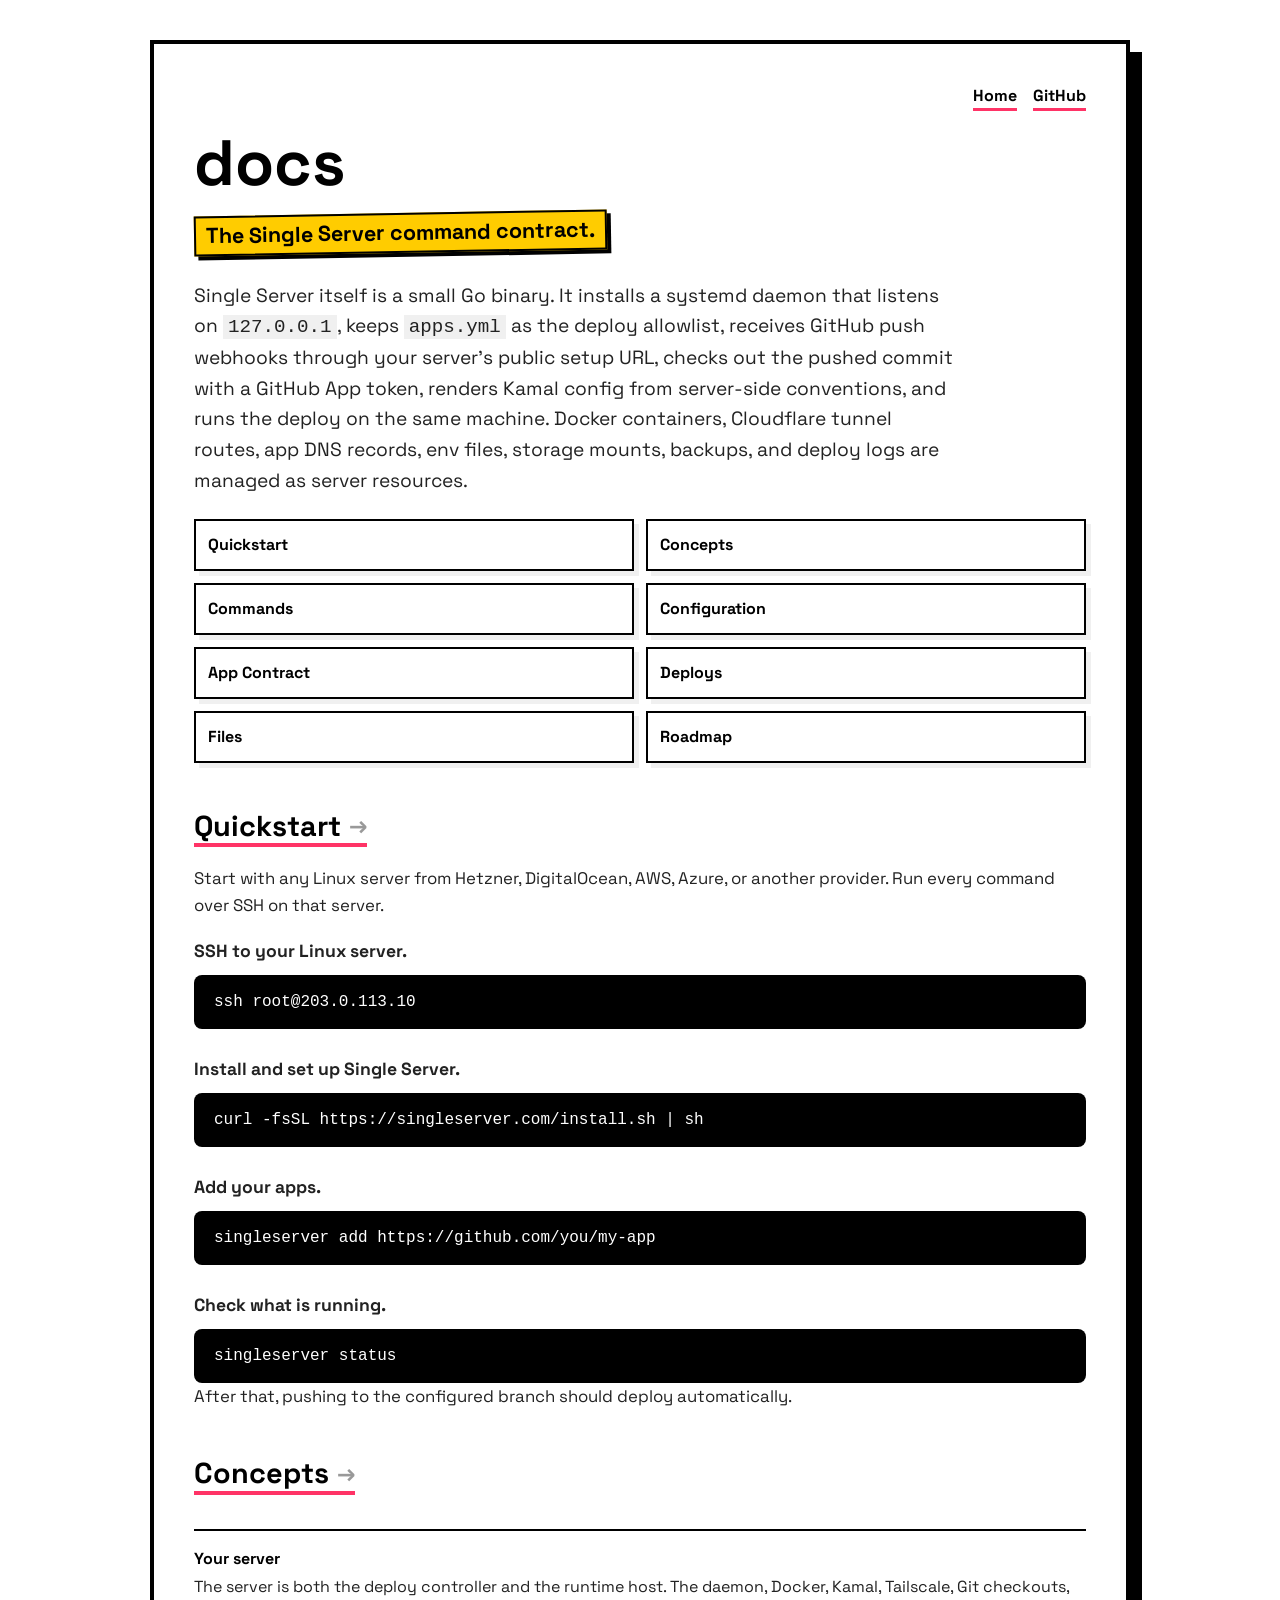
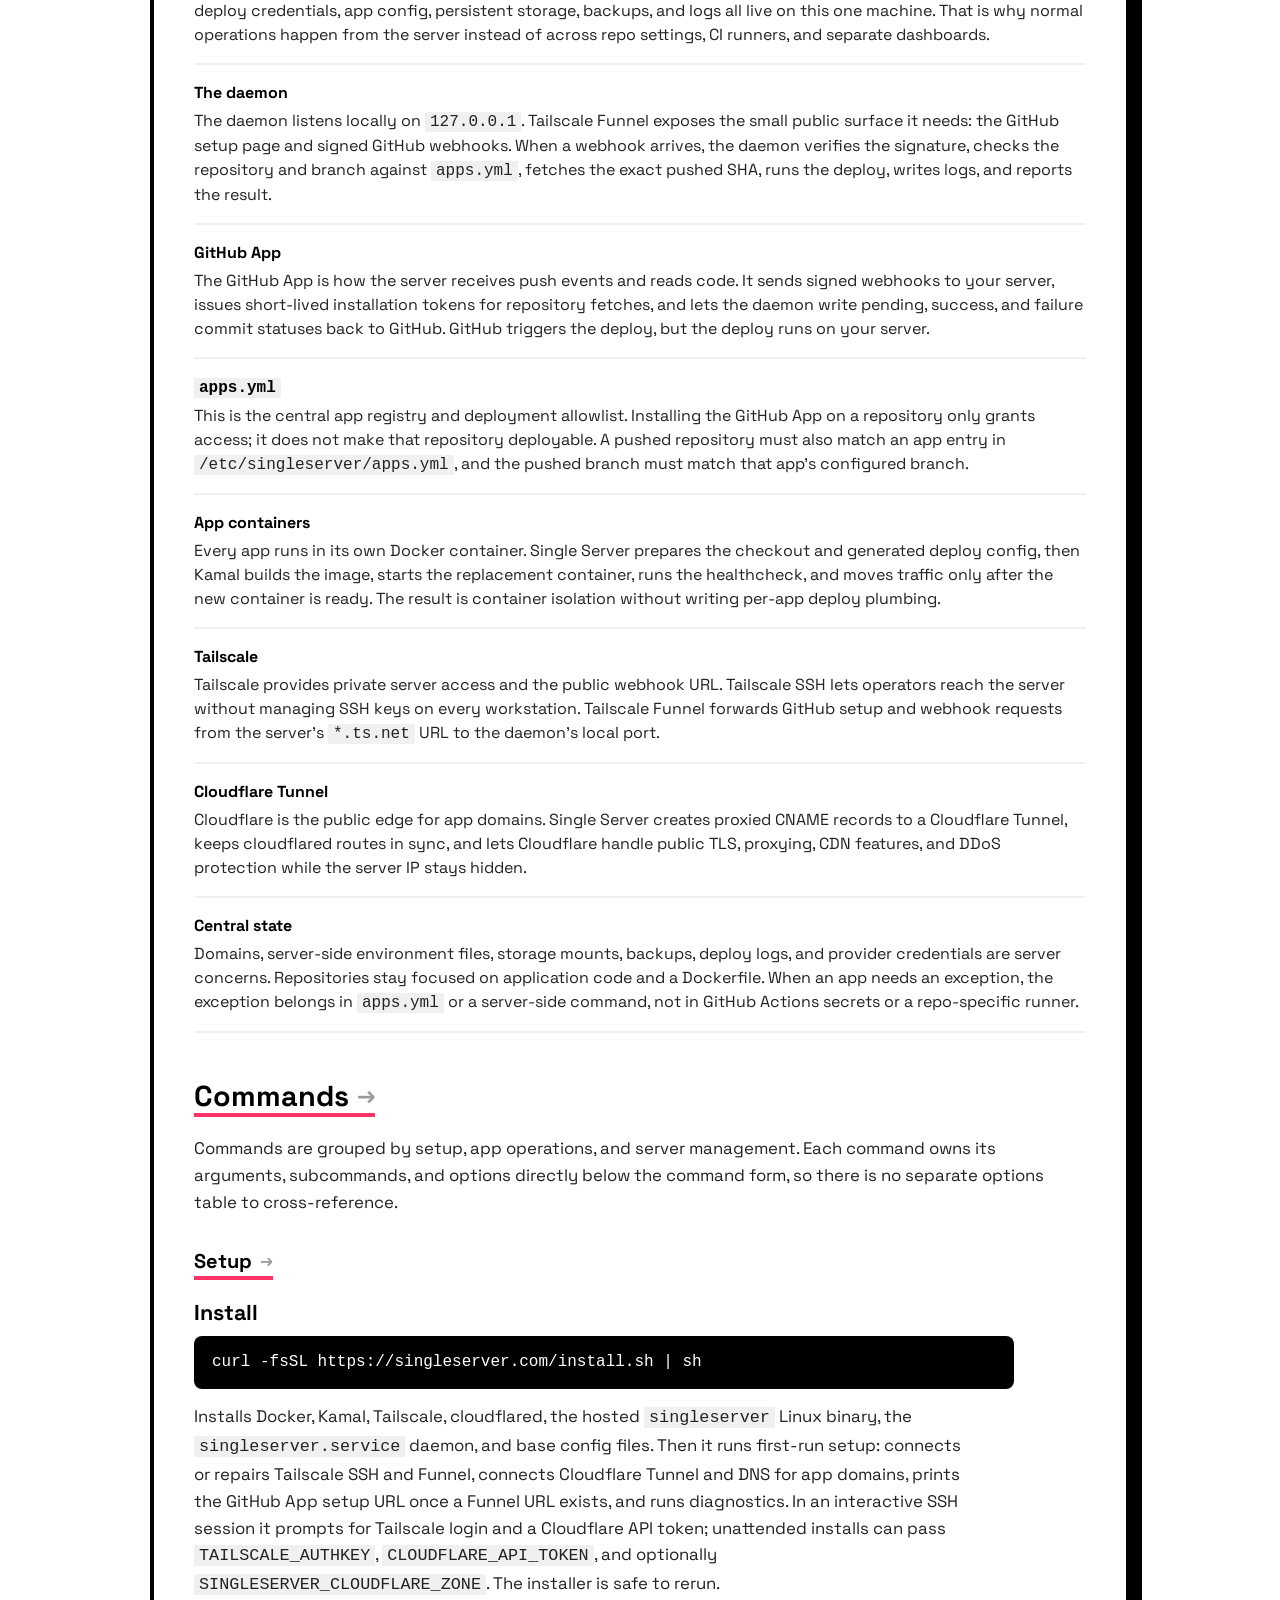
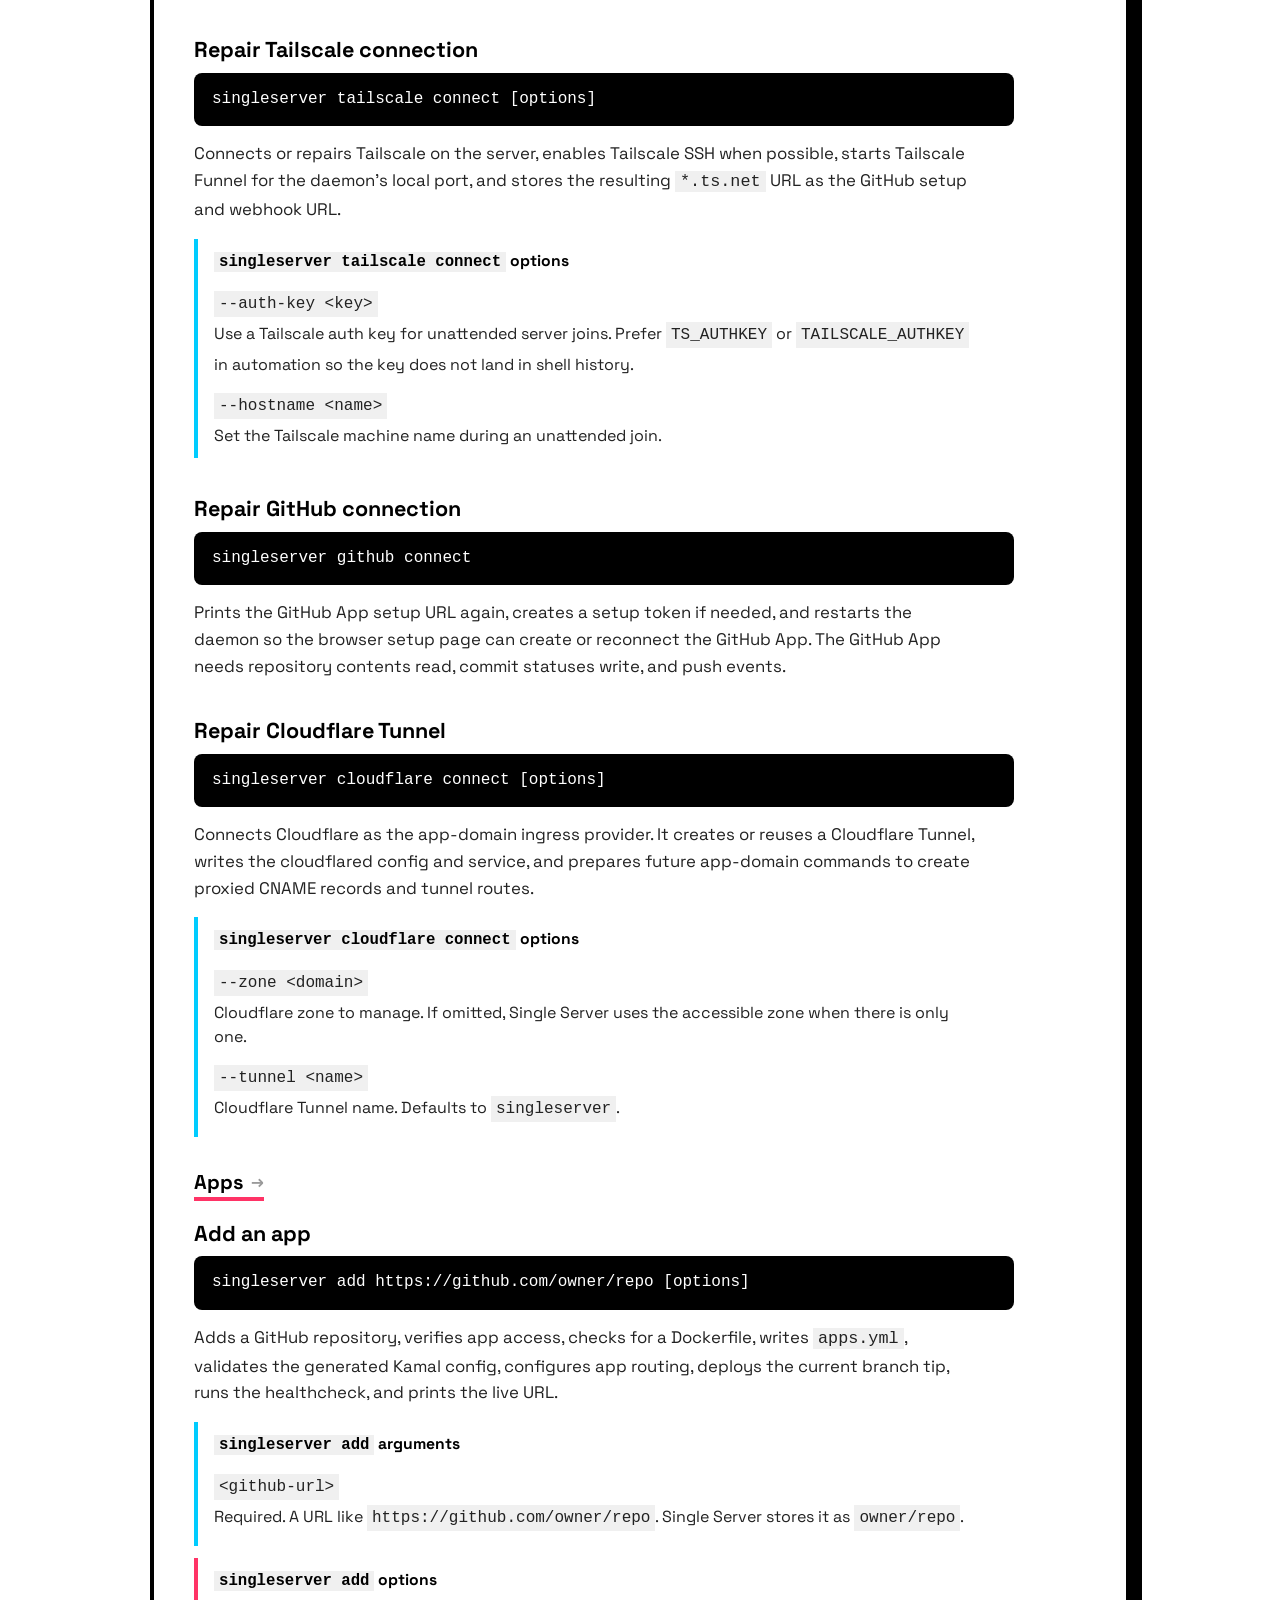
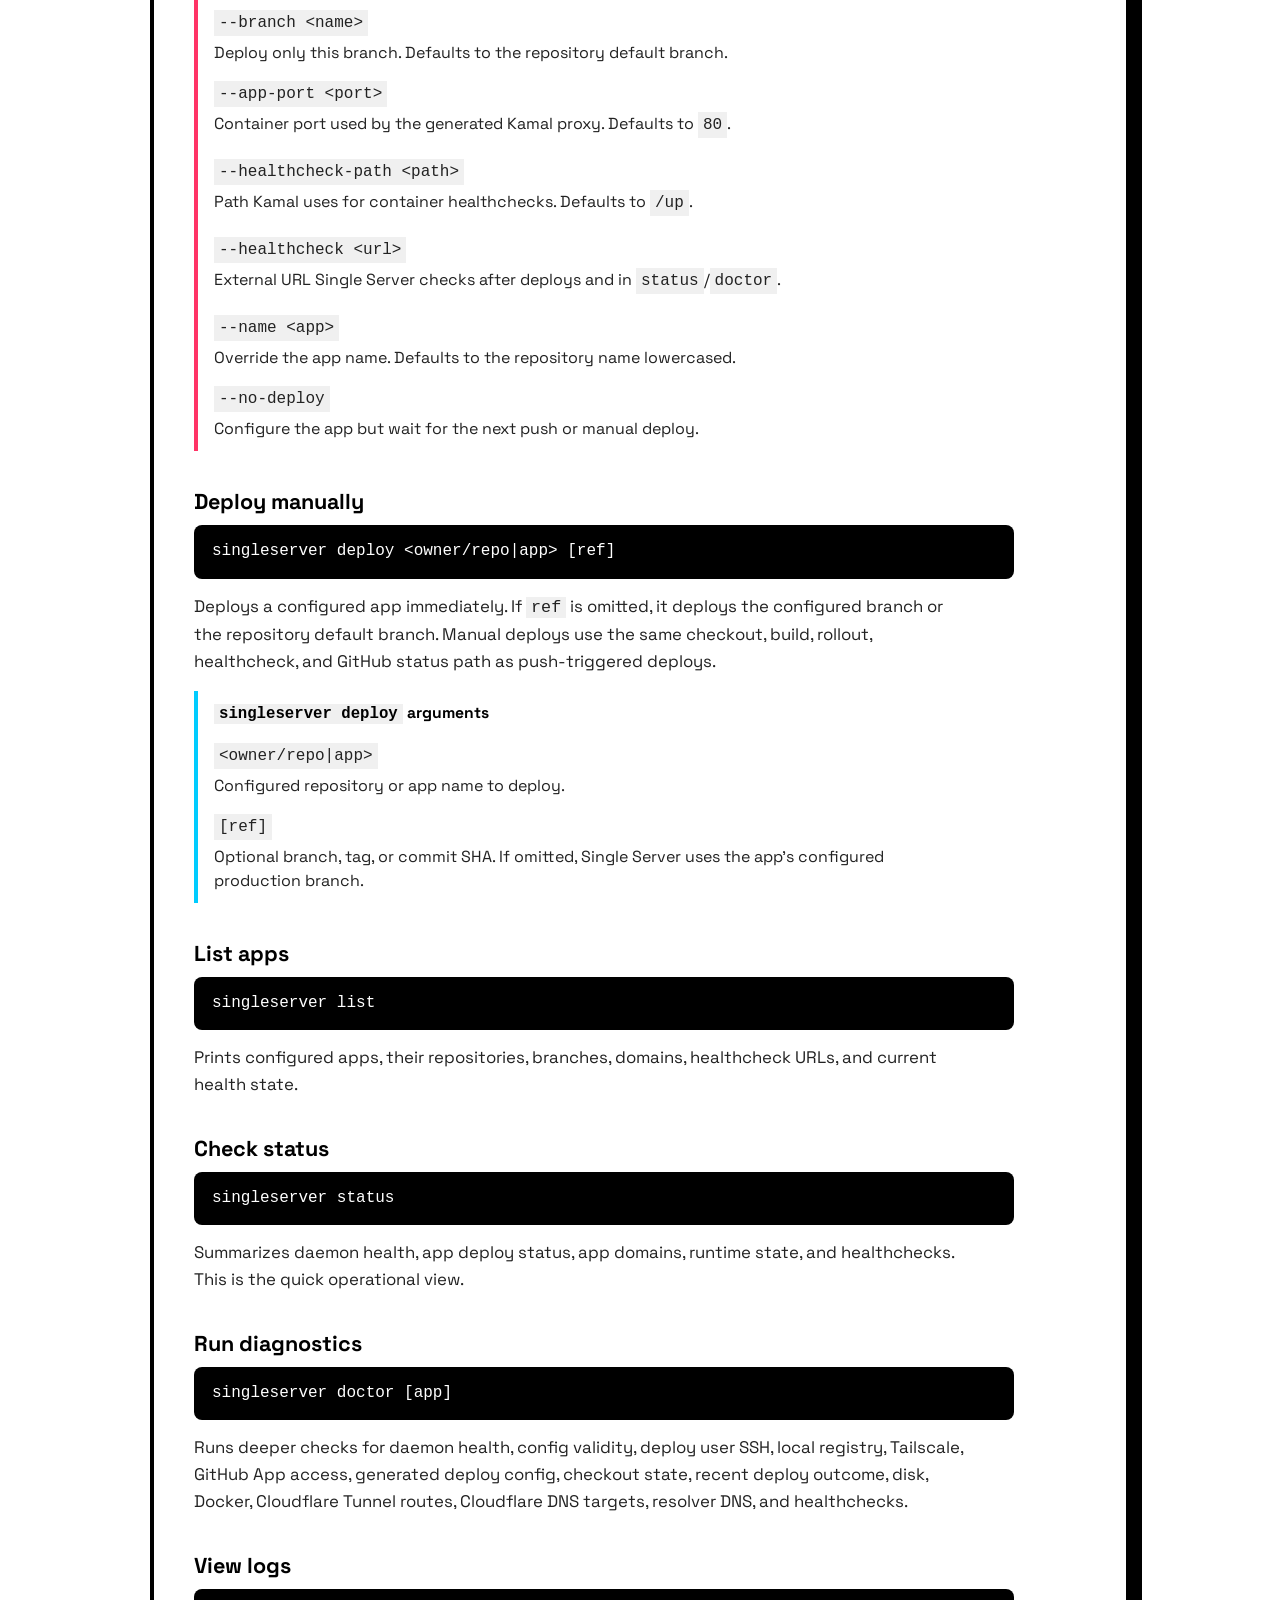
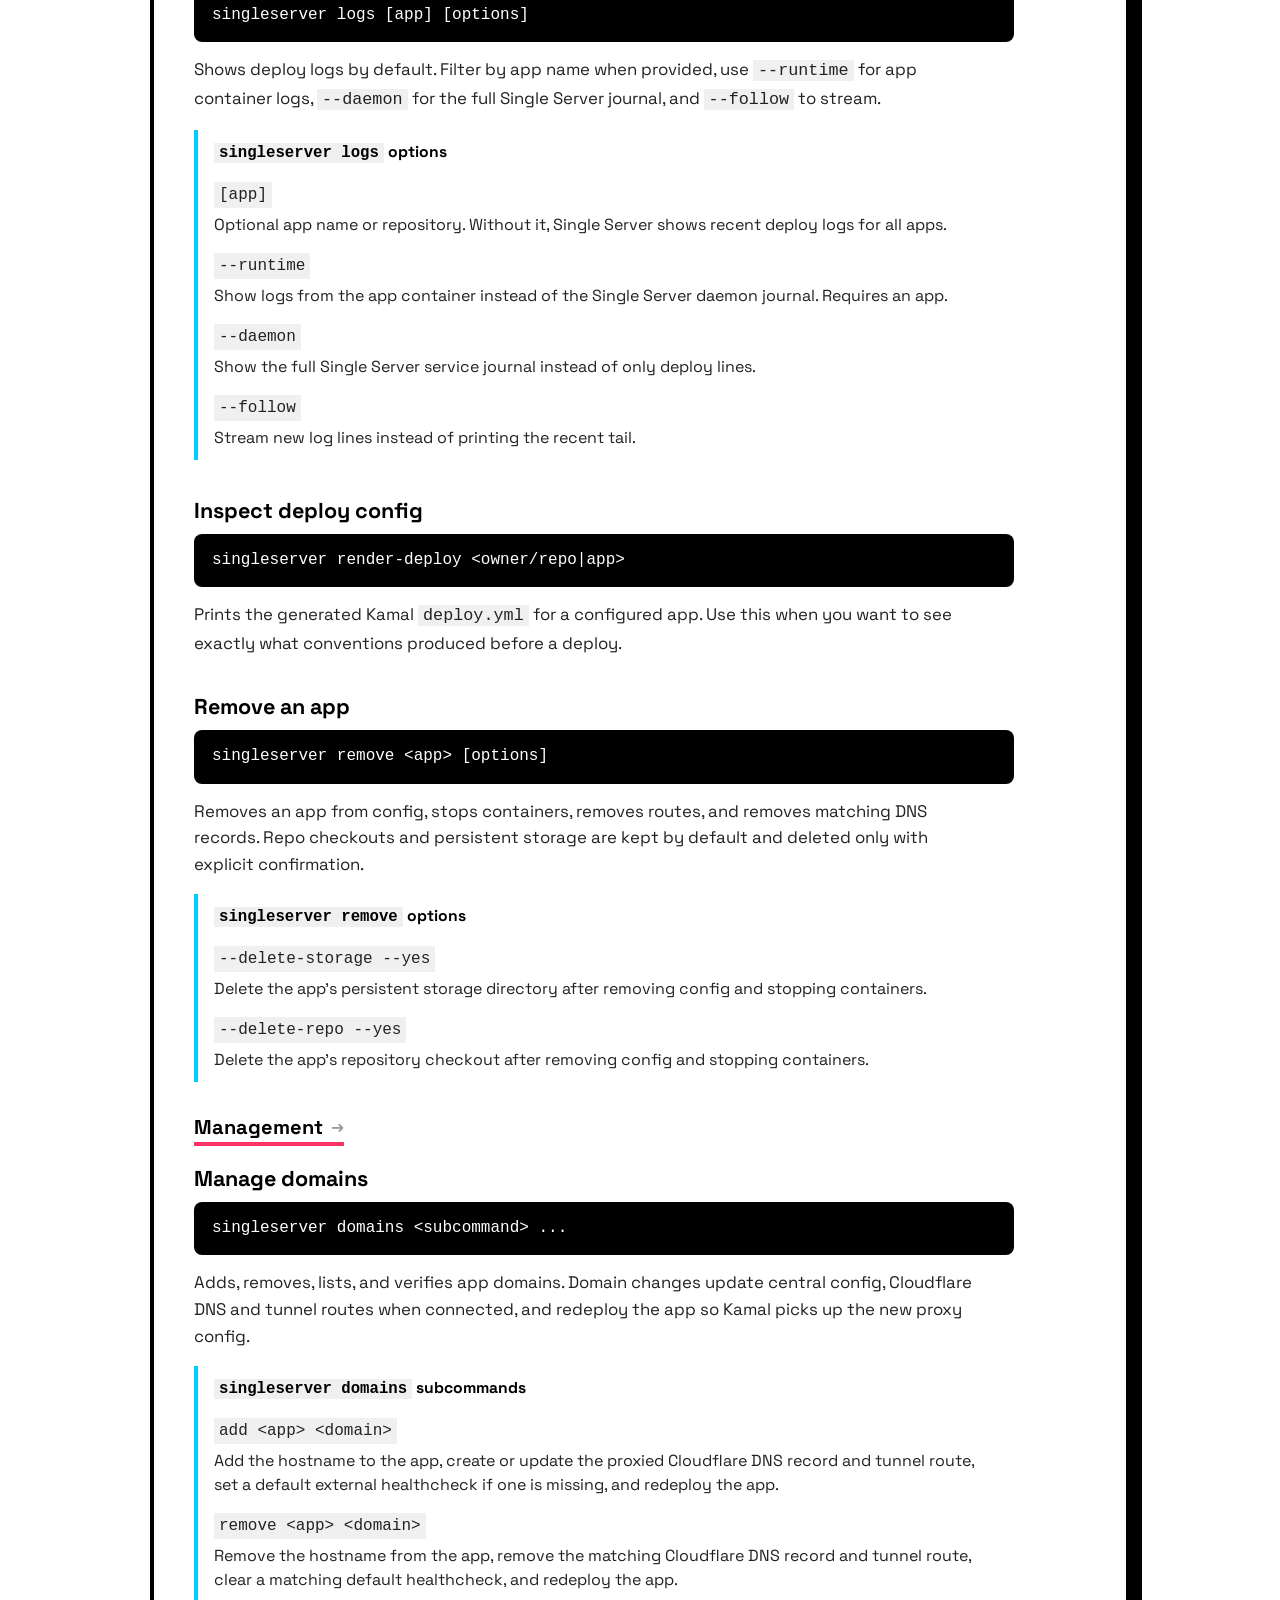
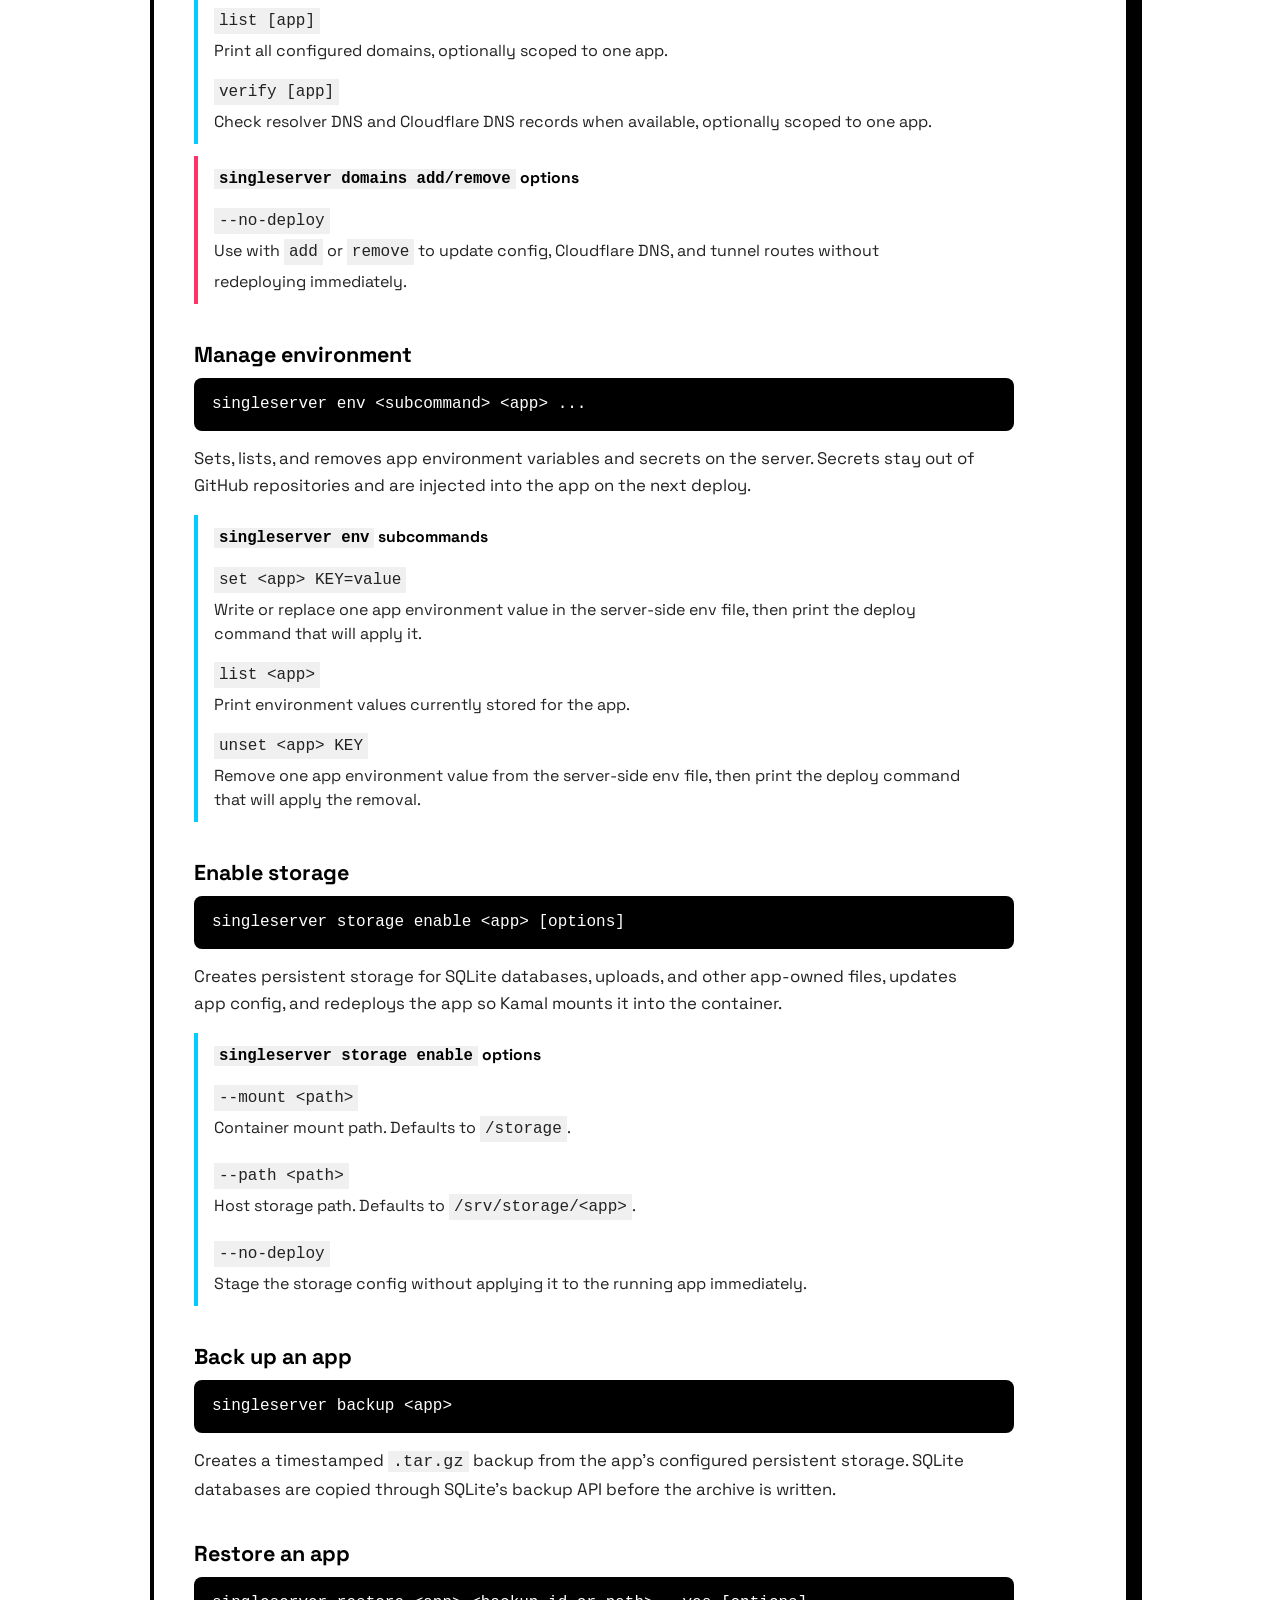
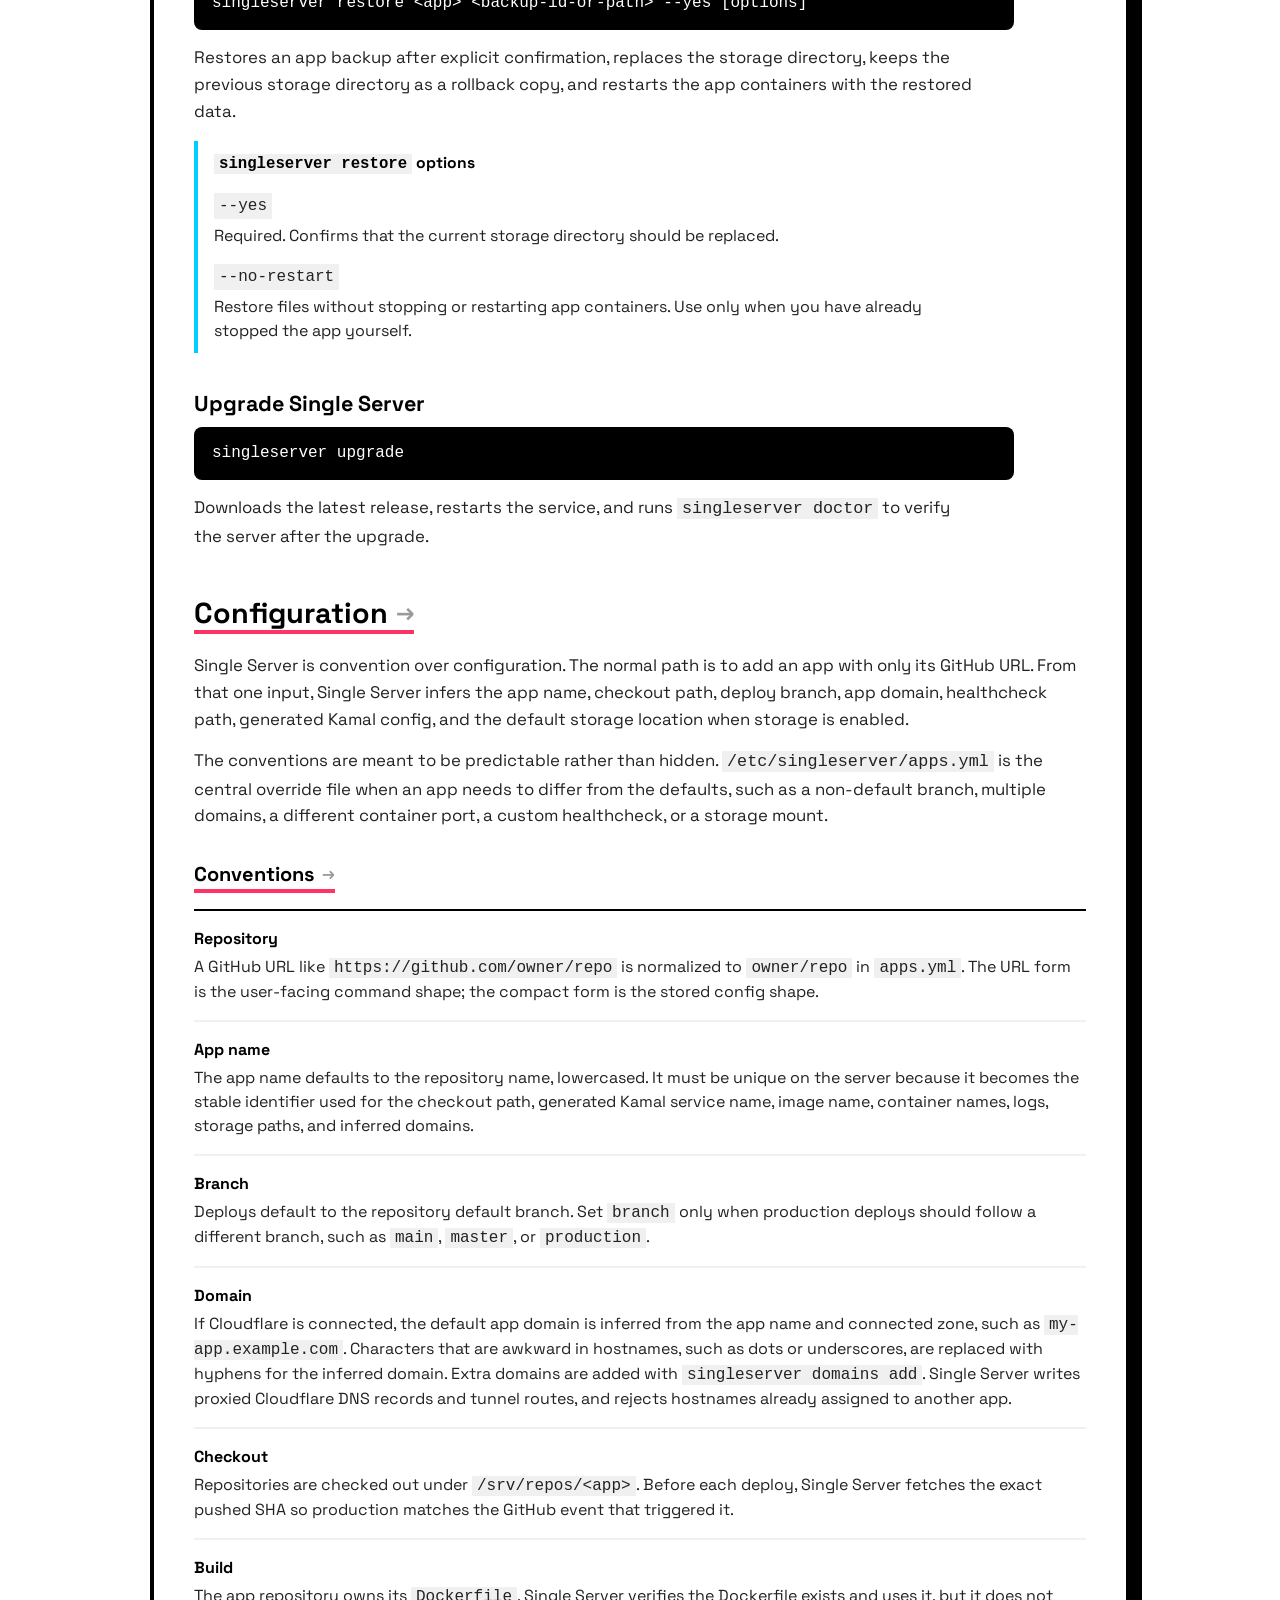
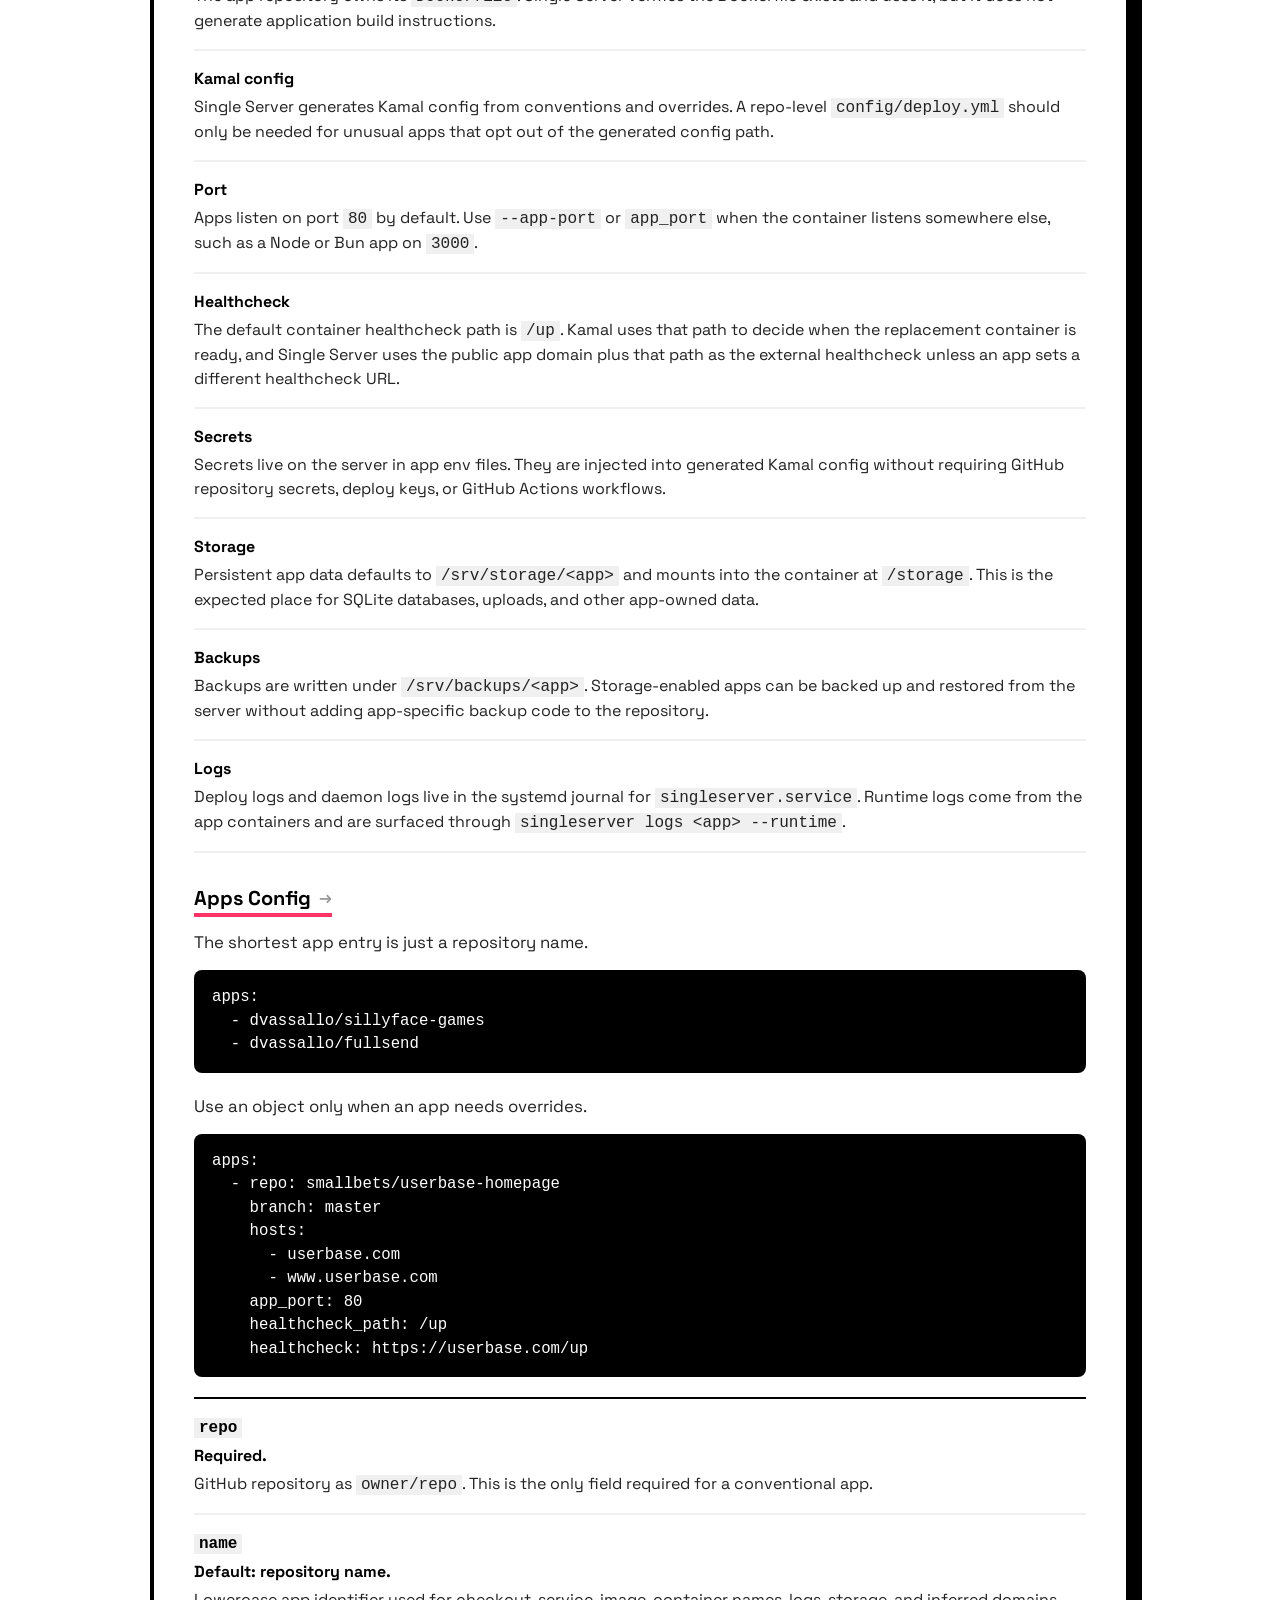
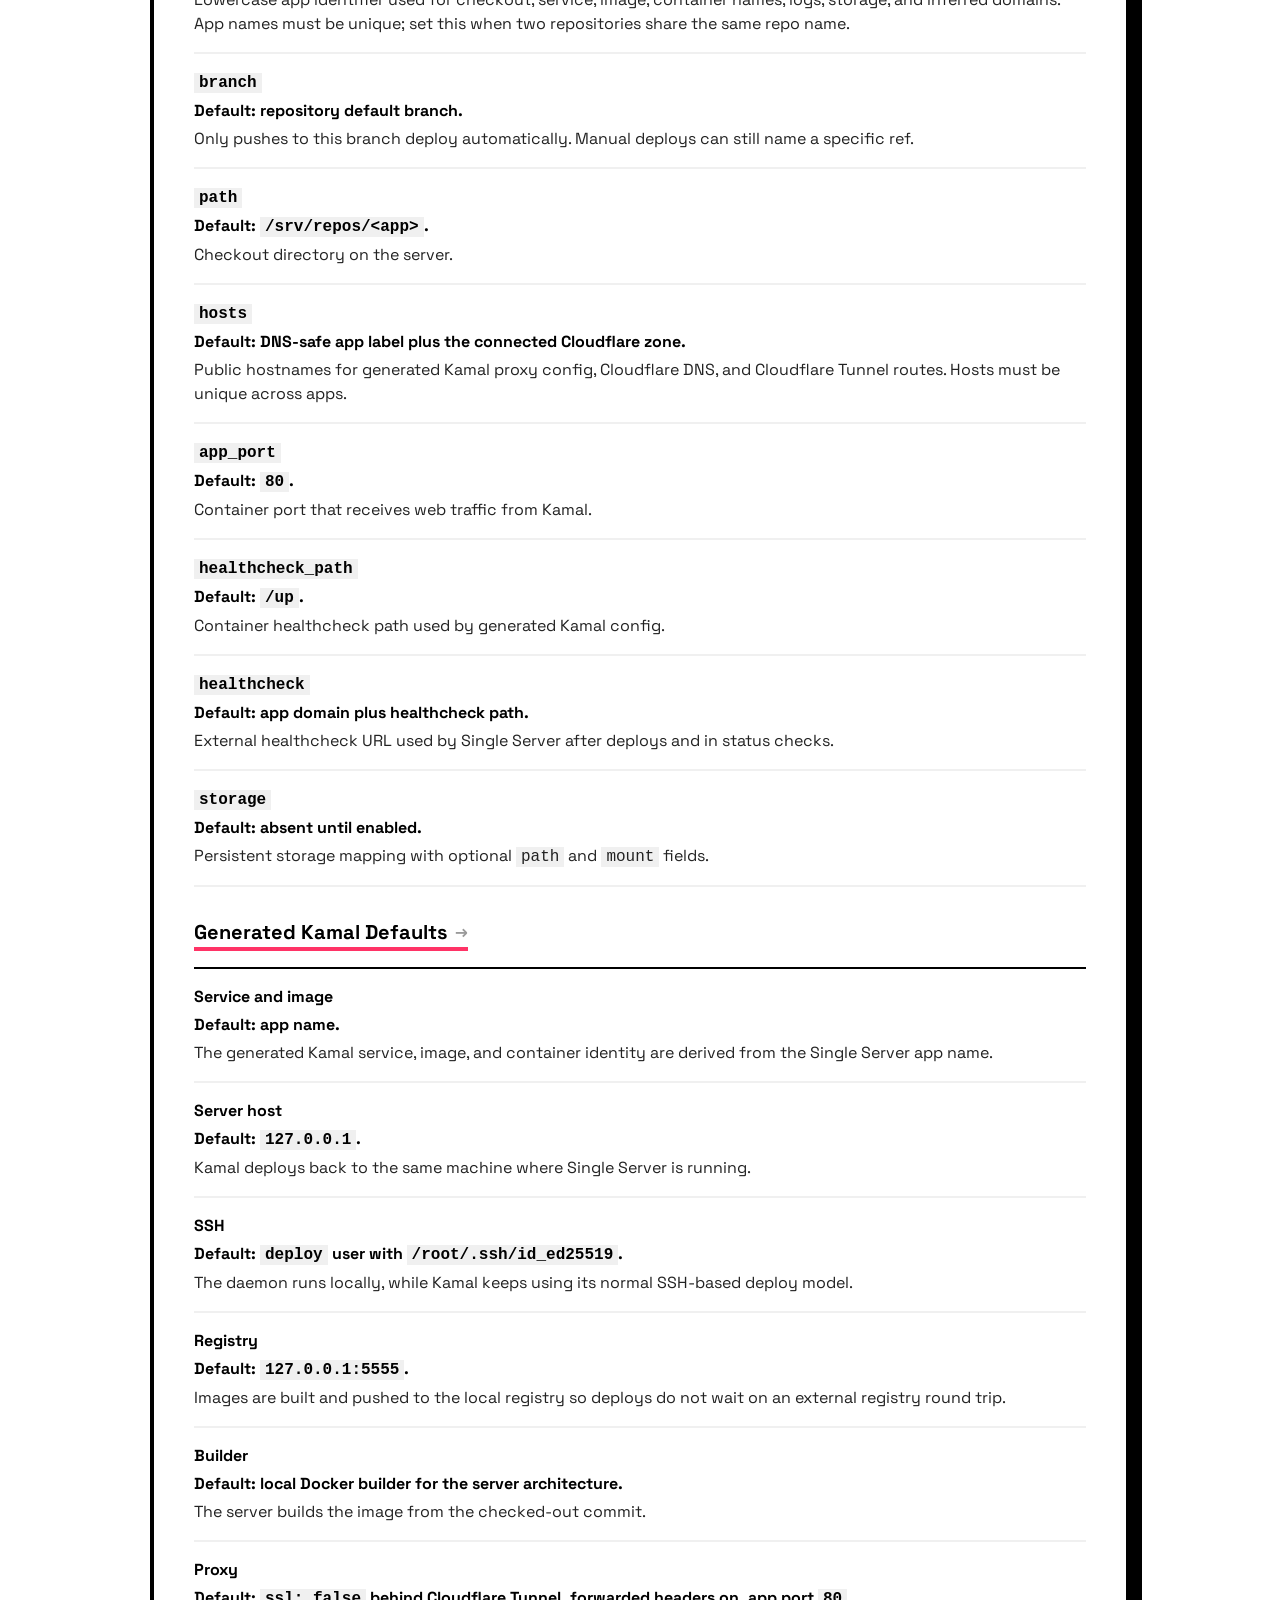
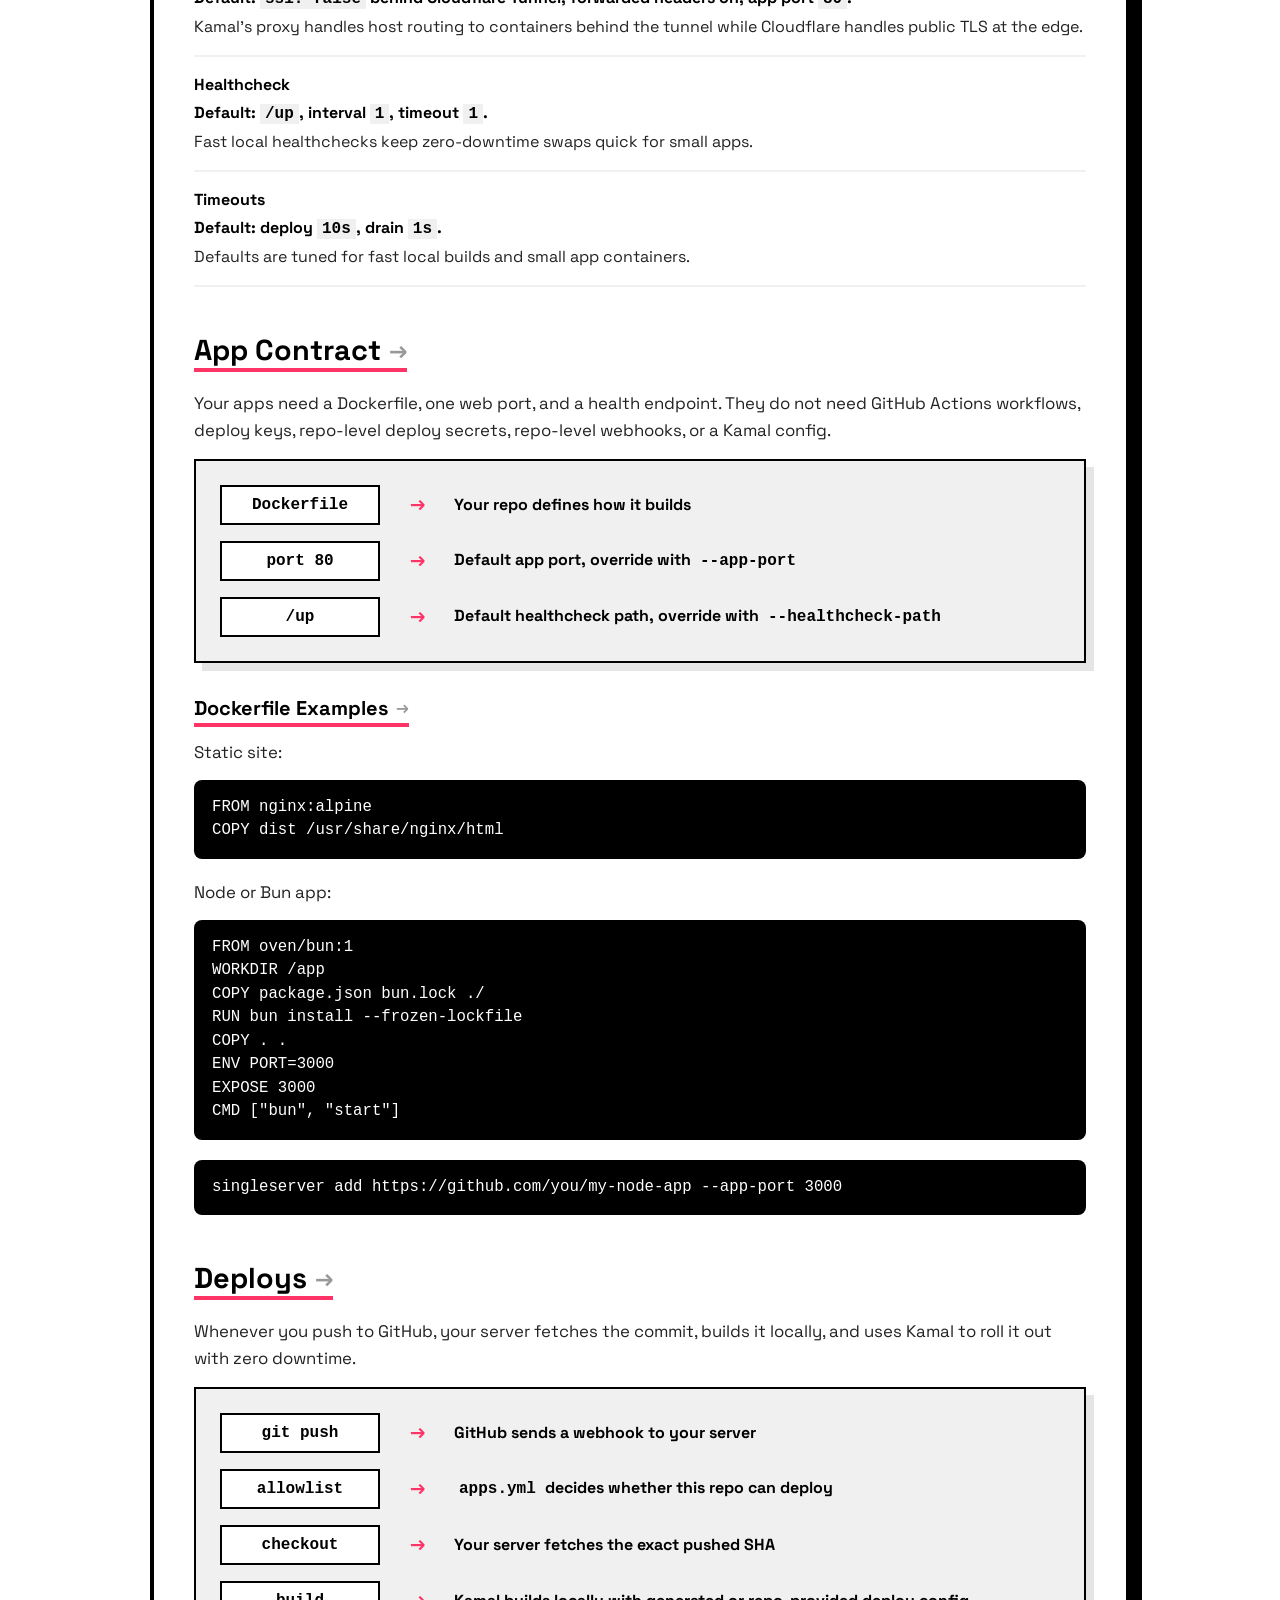
==== www/docs/index.html @ 8c54133a "Prompt for provider setup during install" ====
<!DOCTYPE html>
<html lang="en">
<head>
    <meta charset="UTF-8">
    <meta name="viewport" content="width=device-width, initial-scale=1.0">
    <title>Single Server Docs</title>
    <meta name="description" content="Single Server command reference, app contract, configuration guide, and product roadmap.">
    <link href="https://fonts.googleapis.com/css2?family=Space+Grotesk:wght@400;700&display=swap" rel="stylesheet">
    <style>
        :root {
            --primary: #FF3366;
            --secondary: #00CCFF;
            --tertiary: #FFCC00;
            --highlight: #f0f0f0;
            --ink: #000;
        }

        * { margin: 0; padding: 0; box-sizing: border-box; }

        html { scroll-behavior: smooth; }

        body {
            font-family: 'Space Grotesk', system-ui, sans-serif;
            line-height: 1.5;
            padding: 40px 20px;
            color: var(--ink);
            background: #fff;
        }

        main {
            max-width: 980px;
            width: 100%;
            margin: 0 auto;
            border: 4px solid var(--ink);
            box-shadow: 12px 12px 0 var(--ink);
            padding: 40px;
            background: #fff;
            position: relative;
            overflow-wrap: break-word;
        }

        .top-links {
            display: flex;
            justify-content: flex-end;
            gap: 16px;
            margin-bottom: 24px;
            font-weight: 700;
        }

        .top-links a,
        footer a {
            color: var(--ink);
            text-decoration: none;
            border-bottom: 3px solid var(--primary);
        }

        .top-links a:hover,
        footer a:hover {
            border-color: var(--secondary);
        }

        h1 {
            font-size: 4rem;
            line-height: 0.9;
            margin-bottom: 20px;
            font-weight: 700;
            letter-spacing: 0;
            text-transform: lowercase;
        }

        .tagline {
            font-size: 1.35rem;
            font-weight: 700;
            background: var(--tertiary);
            display: inline-block;
            max-width: 100%;
            padding: 5px 10px;
            transform: rotate(-1deg);
            border: 2px solid var(--ink);
            box-shadow: 4px 4px 0 var(--ink);
            line-height: 1.2;
        }

        .lede {
            font-size: 1.2rem;
            line-height: 1.6;
            margin-top: 28px;
            max-width: 760px;
        }

        section { margin-top: 46px; }

        h2 {
            font-size: 1.8rem;
            margin-bottom: 18px;
            display: inline-block;
            line-height: 1.2;
        }

        h2 a,
        h3 a {
            color: inherit;
            text-decoration: none;
            border-bottom: 4px solid var(--primary);
            display: inline-flex;
            align-items: center;
            gap: 8px;
        }

        h2 a::after,
        h3 a::after {
            content: "\2192";
            font-size: 0.8em;
            color: #999;
        }

        h2 a:hover,
        h3 a:hover { border-color: var(--secondary); }

        h3 {
            font-size: 1.25rem;
            margin: 30px 0 12px;
        }

        p {
            font-size: 1.05rem;
            line-height: 1.6;
            color: #222;
            margin-bottom: 14px;
        }

        ul {
            margin: 0 0 18px 22px;
            color: #222;
        }

        li { margin-bottom: 8px; }

        code,
        pre {
            font-family: ui-monospace, SFMono-Regular, Menlo, Consolas, monospace;
        }

        code {
            background: var(--highlight);
            padding: 1px 5px;
        }

        p code,
        li code {
            overflow-wrap: anywhere;
            word-break: break-word;
        }

        .toc {
            display: grid;
            grid-template-columns: repeat(2, minmax(0, 1fr));
            gap: 12px;
            margin-top: 22px;
        }

        .toc a {
            border: 2px solid var(--ink);
            box-shadow: 5px 5px 0 var(--highlight);
            color: var(--ink);
            font-weight: 700;
            padding: 12px;
            text-decoration: none;
        }

        .toc a:hover {
            background: var(--tertiary);
        }

        .quickstart-list {
            display: flex;
            flex-direction: column;
            gap: 26px;
            margin-top: 18px;
        }

        .quickstart-list > div {
            display: flex;
            flex-direction: column;
            gap: 10px;
        }

        .quickstart-list .code-wrapper {
            margin: 0;
        }

        .step-title {
            font-size: 1.1rem;
            font-weight: 700;
            margin: 0;
        }

        .quickstart-list .code-block {
            padding: 15px 48px 15px 20px;
            font-size: 1rem;
            white-space: nowrap;
        }

        .quickstart-list .copy-btn {
            top: 50%;
            transform: translateY(-50%);
        }

        .concept-list,
        .settings-list {
            list-style: none;
            margin: 16px 0 0;
            border-top: 2px solid var(--ink);
        }

        .concept-list li,
        .settings-list li {
            border-bottom: 2px solid var(--highlight);
            margin: 0;
            padding: 16px 0;
        }

        .concept-list strong,
        .settings-list strong {
            display: block;
            color: var(--ink);
            margin-bottom: 4px;
        }

        .setting-default {
            display: block;
            font-weight: 700;
            color: var(--ink);
            margin-bottom: 4px;
        }

        .command-list {
            display: flex;
            flex-direction: column;
            gap: 38px;
            margin-top: 20px;
            max-width: 820px;
        }

        .command-entry {
            padding: 0;
        }

        .command-heading {
            display: block;
        }

        .command-heading > * {
            min-width: 0;
        }

        .command-name {
            display: block;
            font-size: 1.35rem;
            font-weight: 700;
            line-height: 1.2;
            margin-bottom: 10px;
        }

        .command-usage {
            display: block;
            width: 100%;
            max-width: 100%;
            overflow-x: auto;
            white-space: pre;
            color: #fff;
            background: var(--ink);
            padding: 15px 48px 15px 18px;
            border-radius: 8px;
            line-height: 1.45;
            margin-bottom: 14px;
        }

        .command-description {
            margin-bottom: 0;
            max-width: 780px;
        }

        .command-details {
            border-left: 4px solid var(--secondary);
            margin-top: 16px;
            max-width: 780px;
            padding: 10px 0 2px 16px;
        }

        .command-details + .command-details {
            border-left-color: var(--primary);
            margin-top: 12px;
        }

        .option-heading {
            color: var(--ink);
            font-weight: 700;
            margin-bottom: 8px;
            font-size: 0.98rem;
        }

        .option-list {
            list-style: none;
            margin: 8px 0 0;
        }

        .option-list li {
            margin: 0;
            padding: 8px 0;
        }

        .option-list code {
            display: inline-block;
            margin-bottom: 5px;
        }

        .option-list span {
            display: block;
        }

        .code-wrapper {
            position: relative;
            margin: 14px 0 20px;
        }

        .quickstart-list .code-wrapper {
            margin: 0;
        }

        .code-block {
            display: block;
            background: var(--ink);
            color: #fff;
            padding: 16px 48px 16px 18px;
            font-size: 0.98rem;
            border-radius: 8px;
            overflow-x: auto;
            white-space: pre;
        }

        .copy-btn {
            position: absolute;
            top: 12px;
            right: 10px;
            background: rgba(255, 255, 255, 0.1);
            border: 1px solid rgba(255, 255, 255, 0.2);
            border-radius: 4px;
            color: #fff;
            cursor: pointer;
            opacity: 0;
            transition: all 0.2s;
            padding: 6px;
            display: flex;
            align-items: center;
            justify-content: center;
        }

        .code-wrapper:hover .copy-btn { opacity: 1; }
        .copy-btn:hover {
            background: rgba(255, 255, 255, 0.2);
            border-color: #fff;
        }
        .copy-btn svg { width: 16px; height: 16px; display: block; }

        .flow-box {
            background: var(--highlight);
            padding: 24px;
            border: 2px solid var(--ink);
            margin-top: 15px;
            box-shadow: 8px 8px 0 rgba(0,0,0,0.1);
        }

        .flow-row {
            display: grid;
            grid-template-columns: 160px 42px 1fr;
            align-items: center;
            gap: 16px;
            margin-bottom: 16px;
        }

        .flow-row:last-child { margin-bottom: 0; }

        .pill {
            font-family: ui-monospace, SFMono-Regular, Menlo, Consolas, monospace;
            font-weight: 700;
            background: #fff;
            padding: 6px 10px;
            border: 2px solid var(--ink);
            text-align: center;
            min-height: 36px;
        }

        .connector {
            color: var(--primary);
            font-weight: 900;
            font-size: 1.2rem;
            text-align: center;
        }

        .result {
            font-weight: 700;
        }

        footer {
            margin-top: 80px;
            font-size: 0.9rem;
            color: #666;
            text-align: center;
            border-top: 2px solid #eee;
            padding-top: 30px;
        }

        @media (max-width: 760px) {
            body { padding: 24px 14px; overflow-x: hidden; }
            main {
                max-width: calc(100vw - 36px);
                padding: 20px;
                width: calc(100vw - 36px);
                box-shadow: 8px 8px 0 var(--ink);
            }
            .top-links {
                flex-wrap: wrap;
                justify-content: flex-start;
            }
            h1 { font-size: 3rem; }
            .tagline { font-size: 1.08rem; }
            .toc {
                grid-template-columns: 1fr;
            }
            .flow-box { padding: 20px; }
            .flow-row {
                grid-template-columns: 1fr;
                gap: 8px;
            }
            .connector {
                transform: rotate(90deg);
                height: 22px;
            }
            .code-block,
            .command-usage {
                overflow-wrap: anywhere;
                white-space: pre-wrap;
                word-break: break-word;
            }
            .quickstart-list .code-block {
                white-space: pre-wrap;
            }
            .command-usage {
                width: 100%;
            }
            .code-block { font-size: 0.9rem; }
        }
    </style>
</head>
<body>

<main>
    <nav class="top-links" aria-label="Docs navigation">
        <a href="/">Home</a>
        <a href="https://github.com/dvassallo/singleserver">GitHub</a>
    </nav>

    <header>
        <h1>docs</h1>
        <div class="tagline">The Single Server command contract.</div>
        <p class="lede">Single Server itself is a small Go binary. It installs a systemd daemon that listens on <code>127.0.0.1</code>, keeps <code>apps.yml</code> as the deploy allowlist, receives GitHub push webhooks through your server's public setup URL, checks out the pushed commit with a GitHub App token, renders Kamal config from server-side conventions, and runs the deploy on the same machine. Docker containers, Cloudflare tunnel routes, app DNS records, env files, storage mounts, backups, and deploy logs are managed as server resources.</p>
    </header>

    <nav class="toc" aria-label="Table of contents">
        <a href="#quickstart">Quickstart</a>
        <a href="#concepts">Concepts</a>
        <a href="#commands">Commands</a>
        <a href="#config">Configuration</a>
        <a href="#contract">App Contract</a>
        <a href="#deploys">Deploys</a>
        <a href="#files">Files</a>
        <a href="#roadmap">Roadmap</a>
    </nav>

    <section id="quickstart">
        <h2><a href="#quickstart">Quickstart</a></h2>
        <p>Start with any Linux server from Hetzner, DigitalOcean, AWS, Azure, or another provider. Run every command over SSH on that server.</p>
        <div class="quickstart-list">
            <div>
                <p class="step-title">SSH to your Linux server.</p>
                <div class="code-wrapper">
                    <pre class="code-block">ssh root@203.0.113.10</pre>
                    <button class="copy-btn" aria-label="Copy to clipboard">
                        <svg viewBox="0 0 24 24" fill="currentColor"><path d="M16 1H4c-1.1 0-2 .9-2 2v14h2V3h12V1zm3 4H8c-1.1 0-2 .9-2 2v14c0 1.1.9 2 2 2h11c1.1 0 2-.9 2-2V7c0-1.1-.9-2-2-2zm0 16H8V7h11v14z"/></svg>
                    </button>
                </div>
            </div>
            <div>
                <p class="step-title">Install and set up Single Server.</p>
                <div class="code-wrapper">
                    <pre class="code-block">curl -fsSL https://singleserver.com/install.sh | sh</pre>
                    <button class="copy-btn" aria-label="Copy to clipboard">
                        <svg viewBox="0 0 24 24" fill="currentColor"><path d="M16 1H4c-1.1 0-2 .9-2 2v14h2V3h12V1zm3 4H8c-1.1 0-2 .9-2 2v14c0 1.1.9 2 2 2h11c1.1 0 2-.9 2-2V7c0-1.1-.9-2-2-2zm0 16H8V7h11v14z"/></svg>
                    </button>
                </div>
            </div>
            <div>
                <p class="step-title">Add your apps.</p>
                <div class="code-wrapper">
                    <pre class="code-block">singleserver add https://github.com/you/my-app</pre>
                    <button class="copy-btn" aria-label="Copy to clipboard">
                        <svg viewBox="0 0 24 24" fill="currentColor"><path d="M16 1H4c-1.1 0-2 .9-2 2v14h2V3h12V1zm3 4H8c-1.1 0-2 .9-2 2v14c0 1.1.9 2 2 2h11c1.1 0 2-.9 2-2V7c0-1.1-.9-2-2-2zm0 16H8V7h11v14z"/></svg>
                    </button>
                </div>
            </div>
            <div>
                <p class="step-title">Check what is running.</p>
                <div class="code-wrapper">
                    <pre class="code-block">singleserver status</pre>
                    <button class="copy-btn" aria-label="Copy to clipboard">
                        <svg viewBox="0 0 24 24" fill="currentColor"><path d="M16 1H4c-1.1 0-2 .9-2 2v14h2V3h12V1zm3 4H8c-1.1 0-2 .9-2 2v14c0 1.1.9 2 2 2h11c1.1 0 2-.9 2-2V7c0-1.1-.9-2-2-2zm0 16H8V7h11v14z"/></svg>
                    </button>
                </div>
            </div>
        </div>
        <p>After that, pushing to the configured branch should deploy automatically.</p>
    </section>

    <section id="concepts">
        <h2><a href="#concepts">Concepts</a></h2>
        <ul class="concept-list">
            <li><strong>Your server</strong> The server is both the deploy controller and the runtime host. The daemon, Docker, Kamal, Tailscale, Git checkouts, deploy credentials, app config, persistent storage, backups, and logs all live on this one machine. That is why normal operations happen from the server instead of across repo settings, CI runners, and separate dashboards.</li>
            <li><strong>The daemon</strong> The daemon listens locally on <code>127.0.0.1</code>. Tailscale Funnel exposes the small public surface it needs: the GitHub setup page and signed GitHub webhooks. When a webhook arrives, the daemon verifies the signature, checks the repository and branch against <code>apps.yml</code>, fetches the exact pushed SHA, runs the deploy, writes logs, and reports the result.</li>
            <li><strong>GitHub App</strong> The GitHub App is how the server receives push events and reads code. It sends signed webhooks to your server, issues short-lived installation tokens for repository fetches, and lets the daemon write pending, success, and failure commit statuses back to GitHub. GitHub triggers the deploy, but the deploy runs on your server.</li>
            <li><strong><code>apps.yml</code></strong> This is the central app registry and deployment allowlist. Installing the GitHub App on a repository only grants access; it does not make that repository deployable. A pushed repository must also match an app entry in <code>/etc/singleserver/apps.yml</code>, and the pushed branch must match that app's configured branch.</li>
            <li><strong>App containers</strong> Every app runs in its own Docker container. Single Server prepares the checkout and generated deploy config, then Kamal builds the image, starts the replacement container, runs the healthcheck, and moves traffic only after the new container is ready. The result is container isolation without writing per-app deploy plumbing.</li>
            <li><strong>Tailscale</strong> Tailscale provides private server access and the public webhook URL. Tailscale SSH lets operators reach the server without managing SSH keys on every workstation. Tailscale Funnel forwards GitHub setup and webhook requests from the server's <code>*.ts.net</code> URL to the daemon's local port.</li>
            <li><strong>Cloudflare Tunnel</strong> Cloudflare is the public edge for app domains. Single Server creates proxied CNAME records to a Cloudflare Tunnel, keeps cloudflared routes in sync, and lets Cloudflare handle public TLS, proxying, CDN features, and DDoS protection while the server IP stays hidden.</li>
            <li><strong>Central state</strong> Domains, server-side environment files, storage mounts, backups, deploy logs, and provider credentials are server concerns. Repositories stay focused on application code and a Dockerfile. When an app needs an exception, the exception belongs in <code>apps.yml</code> or a server-side command, not in GitHub Actions secrets or a repo-specific runner.</li>
        </ul>
    </section>

    <section id="commands">
        <h2><a href="#commands">Commands</a></h2>
        <p>Commands are grouped by setup, app operations, and server management. Each command owns its arguments, subcommands, and options directly below the command form, so there is no separate options table to cross-reference.</p>

        <h3><a href="#setup-commands">Setup</a></h3>
        <div class="command-list" id="setup-commands">
            <div class="command-entry">
                <div class="command-heading">
                    <span class="command-name">Install</span>
                    <code class="command-usage">curl -fsSL https://singleserver.com/install.sh | sh</code>
                    <p class="command-description">Installs Docker, Kamal, Tailscale, cloudflared, the hosted <code>singleserver</code> Linux binary, the <code>singleserver.service</code> daemon, and base config files. Then it runs first-run setup: connects or repairs Tailscale SSH and Funnel, connects Cloudflare Tunnel and DNS for app domains, prints the GitHub App setup URL once a Funnel URL exists, and runs diagnostics. In an interactive SSH session it prompts for Tailscale login and a Cloudflare API token; unattended installs can pass <code>TAILSCALE_AUTHKEY</code>, <code>CLOUDFLARE_API_TOKEN</code>, and optionally <code>SINGLESERVER_CLOUDFLARE_ZONE</code>. The installer is safe to rerun.</p>
                </div>
            </div>

            <div class="command-entry">
                <div class="command-heading">
                    <span class="command-name">Repair Tailscale connection</span>
                    <code class="command-usage">singleserver tailscale connect [options]</code>
                    <p class="command-description">Connects or repairs Tailscale on the server, enables Tailscale SSH when possible, starts Tailscale Funnel for the daemon's local port, and stores the resulting <code>*.ts.net</code> URL as the GitHub setup and webhook URL.</p>
                </div>
                <div class="command-details">
                    <p class="option-heading"><code>singleserver tailscale connect</code> options</p>
                    <ul class="option-list">
                        <li><code>--auth-key &lt;key&gt;</code><span>Use a Tailscale auth key for unattended server joins. Prefer <code>TS_AUTHKEY</code> or <code>TAILSCALE_AUTHKEY</code> in automation so the key does not land in shell history.</span></li>
                        <li><code>--hostname &lt;name&gt;</code><span>Set the Tailscale machine name during an unattended join.</span></li>
                    </ul>
                </div>
            </div>

            <div class="command-entry">
                <div class="command-heading">
                    <span class="command-name">Repair GitHub connection</span>
                    <code class="command-usage">singleserver github connect</code>
                    <p class="command-description">Prints the GitHub App setup URL again, creates a setup token if needed, and restarts the daemon so the browser setup page can create or reconnect the GitHub App. The GitHub App needs repository contents read, commit statuses write, and push events.</p>
                </div>
            </div>

            <div class="command-entry">
                <div class="command-heading">
                    <span class="command-name">Repair Cloudflare Tunnel</span>
                    <code class="command-usage">singleserver cloudflare connect [options]</code>
                    <p class="command-description">Connects Cloudflare as the app-domain ingress provider. It creates or reuses a Cloudflare Tunnel, writes the cloudflared config and service, and prepares future app-domain commands to create proxied CNAME records and tunnel routes.</p>
                </div>
                <div class="command-details">
                    <p class="option-heading"><code>singleserver cloudflare connect</code> options</p>
                    <ul class="option-list">
                        <li><code>--zone &lt;domain&gt;</code><span>Cloudflare zone to manage. If omitted, Single Server uses the accessible zone when there is only one.</span></li>
                        <li><code>--tunnel &lt;name&gt;</code><span>Cloudflare Tunnel name. Defaults to <code>singleserver</code>.</span></li>
                    </ul>
                </div>
            </div>
        </div>

        <h3><a href="#app-commands">Apps</a></h3>
        <div class="command-list" id="app-commands">
            <div class="command-entry" id="add-options">
                <div class="command-heading">
                    <span class="command-name">Add an app</span>
                    <code class="command-usage">singleserver add https://github.com/owner/repo [options]</code>
                    <p class="command-description">Adds a GitHub repository, verifies app access, checks for a Dockerfile, writes <code>apps.yml</code>, validates the generated Kamal config, configures app routing, deploys the current branch tip, runs the healthcheck, and prints the live URL.</p>
                </div>
                <div class="command-details">
                    <p class="option-heading"><code>singleserver add</code> arguments</p>
                    <ul class="option-list">
                        <li><code>&lt;github-url&gt;</code><span>Required. A URL like <code>https://github.com/owner/repo</code>. Single Server stores it as <code>owner/repo</code>.</span></li>
                    </ul>
                </div>
                <div class="command-details">
                    <p class="option-heading"><code>singleserver add</code> options</p>
                    <ul class="option-list">
                        <li><code>--branch &lt;name&gt;</code><span>Deploy only this branch. Defaults to the repository default branch.</span></li>
                        <li><code>--app-port &lt;port&gt;</code><span>Container port used by the generated Kamal proxy. Defaults to <code>80</code>.</span></li>
                        <li><code>--healthcheck-path &lt;path&gt;</code><span>Path Kamal uses for container healthchecks. Defaults to <code>/up</code>.</span></li>
                        <li><code>--healthcheck &lt;url&gt;</code><span>External URL Single Server checks after deploys and in <code>status</code>/<code>doctor</code>.</span></li>
                        <li><code>--name &lt;app&gt;</code><span>Override the app name. Defaults to the repository name lowercased.</span></li>
                        <li><code>--no-deploy</code><span>Configure the app but wait for the next push or manual deploy.</span></li>
                    </ul>
                </div>
            </div>

            <div class="command-entry">
                <div class="command-heading">
                    <span class="command-name">Deploy manually</span>
                    <code class="command-usage">singleserver deploy &lt;owner/repo|app&gt; [ref]</code>
                    <p class="command-description">Deploys a configured app immediately. If <code>ref</code> is omitted, it deploys the configured branch or the repository default branch. Manual deploys use the same checkout, build, rollout, healthcheck, and GitHub status path as push-triggered deploys.</p>
                </div>
                <div class="command-details">
                    <p class="option-heading"><code>singleserver deploy</code> arguments</p>
                    <ul class="option-list">
                        <li><code>&lt;owner/repo|app&gt;</code><span>Configured repository or app name to deploy.</span></li>
                        <li><code>[ref]</code><span>Optional branch, tag, or commit SHA. If omitted, Single Server uses the app's configured production branch.</span></li>
                    </ul>
                </div>
            </div>

            <div class="command-entry">
                <div class="command-heading">
                    <span class="command-name">List apps</span>
                    <code class="command-usage">singleserver list</code>
                    <p class="command-description">Prints configured apps, their repositories, branches, domains, healthcheck URLs, and current health state.</p>
                </div>
            </div>

            <div class="command-entry">
                <div class="command-heading">
                    <span class="command-name">Check status</span>
                    <code class="command-usage">singleserver status</code>
                    <p class="command-description">Summarizes daemon health, app deploy status, app domains, runtime state, and healthchecks. This is the quick operational view.</p>
                </div>
            </div>

            <div class="command-entry">
                <div class="command-heading">
                    <span class="command-name">Run diagnostics</span>
                    <code class="command-usage">singleserver doctor [app]</code>
                    <p class="command-description">Runs deeper checks for daemon health, config validity, deploy user SSH, local registry, Tailscale, GitHub App access, generated deploy config, checkout state, recent deploy outcome, disk, Docker, Cloudflare Tunnel routes, Cloudflare DNS targets, resolver DNS, and healthchecks.</p>
                </div>
            </div>

            <div class="command-entry">
                <div class="command-heading">
                    <span class="command-name">View logs</span>
                    <code class="command-usage">singleserver logs [app] [options]</code>
                    <p class="command-description">Shows deploy logs by default. Filter by app name when provided, use <code>--runtime</code> for app container logs, <code>--daemon</code> for the full Single Server journal, and <code>--follow</code> to stream.</p>
                </div>
                <div class="command-details">
                    <p class="option-heading"><code>singleserver logs</code> options</p>
                    <ul class="option-list">
                        <li><code>[app]</code><span>Optional app name or repository. Without it, Single Server shows recent deploy logs for all apps.</span></li>
                        <li><code>--runtime</code><span>Show logs from the app container instead of the Single Server daemon journal. Requires an app.</span></li>
                        <li><code>--daemon</code><span>Show the full Single Server service journal instead of only deploy lines.</span></li>
                        <li><code>--follow</code><span>Stream new log lines instead of printing the recent tail.</span></li>
                    </ul>
                </div>
            </div>

            <div class="command-entry">
                <div class="command-heading">
                    <span class="command-name">Inspect deploy config</span>
                    <code class="command-usage">singleserver render-deploy &lt;owner/repo|app&gt;</code>
                    <p class="command-description">Prints the generated Kamal <code>deploy.yml</code> for a configured app. Use this when you want to see exactly what conventions produced before a deploy.</p>
                </div>
            </div>

            <div class="command-entry">
                <div class="command-heading">
                    <span class="command-name">Remove an app</span>
                    <code class="command-usage">singleserver remove &lt;app&gt; [options]</code>
                    <p class="command-description">Removes an app from config, stops containers, removes routes, and removes matching DNS records. Repo checkouts and persistent storage are kept by default and deleted only with explicit confirmation.</p>
                </div>
                <div class="command-details">
                    <p class="option-heading"><code>singleserver remove</code> options</p>
                    <ul class="option-list">
                        <li><code>--delete-storage --yes</code><span>Delete the app's persistent storage directory after removing config and stopping containers.</span></li>
                        <li><code>--delete-repo --yes</code><span>Delete the app's repository checkout after removing config and stopping containers.</span></li>
                    </ul>
                </div>
            </div>
        </div>

        <h3><a href="#management-commands">Management</a></h3>
        <div class="command-list" id="management-commands">
            <div class="command-entry">
                <div class="command-heading">
                    <span class="command-name">Manage domains</span>
                    <code class="command-usage">singleserver domains &lt;subcommand&gt; ...</code>
                    <p class="command-description">Adds, removes, lists, and verifies app domains. Domain changes update central config, Cloudflare DNS and tunnel routes when connected, and redeploy the app so Kamal picks up the new proxy config.</p>
                </div>
                <div class="command-details">
                    <p class="option-heading"><code>singleserver domains</code> subcommands</p>
                    <ul class="option-list">
                        <li><code>add &lt;app&gt; &lt;domain&gt;</code><span>Add the hostname to the app, create or update the proxied Cloudflare DNS record and tunnel route, set a default external healthcheck if one is missing, and redeploy the app.</span></li>
                        <li><code>remove &lt;app&gt; &lt;domain&gt;</code><span>Remove the hostname from the app, remove the matching Cloudflare DNS record and tunnel route, clear a matching default healthcheck, and redeploy the app.</span></li>
                        <li><code>list [app]</code><span>Print all configured domains, optionally scoped to one app.</span></li>
                        <li><code>verify [app]</code><span>Check resolver DNS and Cloudflare DNS records when available, optionally scoped to one app.</span></li>
                    </ul>
                </div>
                <div class="command-details">
                    <p class="option-heading"><code>singleserver domains add/remove</code> options</p>
                    <ul class="option-list">
                        <li><code>--no-deploy</code><span>Use with <code>add</code> or <code>remove</code> to update config, Cloudflare DNS, and tunnel routes without redeploying immediately.</span></li>
                    </ul>
                </div>
            </div>

            <div class="command-entry">
                <div class="command-heading">
                    <span class="command-name">Manage environment</span>
                    <code class="command-usage">singleserver env &lt;subcommand&gt; &lt;app&gt; ...</code>
                    <p class="command-description">Sets, lists, and removes app environment variables and secrets on the server. Secrets stay out of GitHub repositories and are injected into the app on the next deploy.</p>
                </div>
                <div class="command-details">
                    <p class="option-heading"><code>singleserver env</code> subcommands</p>
                    <ul class="option-list">
                        <li><code>set &lt;app&gt; KEY=value</code><span>Write or replace one app environment value in the server-side env file, then print the deploy command that will apply it.</span></li>
                        <li><code>list &lt;app&gt;</code><span>Print environment values currently stored for the app.</span></li>
                        <li><code>unset &lt;app&gt; KEY</code><span>Remove one app environment value from the server-side env file, then print the deploy command that will apply the removal.</span></li>
                    </ul>
                </div>
            </div>

            <div class="command-entry">
                <div class="command-heading">
                    <span class="command-name">Enable storage</span>
                    <code class="command-usage">singleserver storage enable &lt;app&gt; [options]</code>
                    <p class="command-description">Creates persistent storage for SQLite databases, uploads, and other app-owned files, updates app config, and redeploys the app so Kamal mounts it into the container.</p>
                </div>
                <div class="command-details">
                    <p class="option-heading"><code>singleserver storage enable</code> options</p>
                    <ul class="option-list">
                        <li><code>--mount &lt;path&gt;</code><span>Container mount path. Defaults to <code>/storage</code>.</span></li>
                        <li><code>--path &lt;path&gt;</code><span>Host storage path. Defaults to <code>/srv/storage/&lt;app&gt;</code>.</span></li>
                        <li><code>--no-deploy</code><span>Stage the storage config without applying it to the running app immediately.</span></li>
                    </ul>
                </div>
            </div>

            <div class="command-entry">
                <div class="command-heading">
                    <span class="command-name">Back up an app</span>
                    <code class="command-usage">singleserver backup &lt;app&gt;</code>
                    <p class="command-description">Creates a timestamped <code>.tar.gz</code> backup from the app's configured persistent storage. SQLite databases are copied through SQLite's backup API before the archive is written.</p>
                </div>
            </div>

            <div class="command-entry">
                <div class="command-heading">
                    <span class="command-name">Restore an app</span>
                    <code class="command-usage">singleserver restore &lt;app&gt; &lt;backup-id-or-path&gt; --yes [options]</code>
                    <p class="command-description">Restores an app backup after explicit confirmation, replaces the storage directory, keeps the previous storage directory as a rollback copy, and restarts the app containers with the restored data.</p>
                </div>
                <div class="command-details">
                    <p class="option-heading"><code>singleserver restore</code> options</p>
                    <ul class="option-list">
                        <li><code>--yes</code><span>Required. Confirms that the current storage directory should be replaced.</span></li>
                        <li><code>--no-restart</code><span>Restore files without stopping or restarting app containers. Use only when you have already stopped the app yourself.</span></li>
                    </ul>
                </div>
            </div>

            <div class="command-entry">
                <div class="command-heading">
                    <span class="command-name">Upgrade Single Server</span>
                    <code class="command-usage">singleserver upgrade</code>
                    <p class="command-description">Downloads the latest release, restarts the service, and runs <code>singleserver doctor</code> to verify the server after the upgrade.</p>
                </div>
            </div>
        </div>
    </section>

    <section id="config">
        <h2><a href="#config">Configuration</a></h2>
        <p>Single Server is convention over configuration. The normal path is to add an app with only its GitHub URL. From that one input, Single Server infers the app name, checkout path, deploy branch, app domain, healthcheck path, generated Kamal config, and the default storage location when storage is enabled.</p>
        <p>The conventions are meant to be predictable rather than hidden. <code>/etc/singleserver/apps.yml</code> is the central override file when an app needs to differ from the defaults, such as a non-default branch, multiple domains, a different container port, a custom healthcheck, or a storage mount.</p>

        <h3 id="conventions"><a href="#conventions">Conventions</a></h3>
        <ul class="concept-list">
            <li><strong>Repository</strong> A GitHub URL like <code>https://github.com/owner/repo</code> is normalized to <code>owner/repo</code> in <code>apps.yml</code>. The URL form is the user-facing command shape; the compact form is the stored config shape.</li>
            <li><strong>App name</strong> The app name defaults to the repository name, lowercased. It must be unique on the server because it becomes the stable identifier used for the checkout path, generated Kamal service name, image name, container names, logs, storage paths, and inferred domains.</li>
            <li><strong>Branch</strong> Deploys default to the repository default branch. Set <code>branch</code> only when production deploys should follow a different branch, such as <code>main</code>, <code>master</code>, or <code>production</code>.</li>
            <li><strong>Domain</strong> If Cloudflare is connected, the default app domain is inferred from the app name and connected zone, such as <code>my-app.example.com</code>. Characters that are awkward in hostnames, such as dots or underscores, are replaced with hyphens for the inferred domain. Extra domains are added with <code>singleserver domains add</code>. Single Server writes proxied Cloudflare DNS records and tunnel routes, and rejects hostnames already assigned to another app.</li>
            <li><strong>Checkout</strong> Repositories are checked out under <code>/srv/repos/&lt;app&gt;</code>. Before each deploy, Single Server fetches the exact pushed SHA so production matches the GitHub event that triggered it.</li>
            <li><strong>Build</strong> The app repository owns its <code>Dockerfile</code>. Single Server verifies the Dockerfile exists and uses it, but it does not generate application build instructions.</li>
            <li><strong>Kamal config</strong> Single Server generates Kamal config from conventions and overrides. A repo-level <code>config/deploy.yml</code> should only be needed for unusual apps that opt out of the generated config path.</li>
            <li><strong>Port</strong> Apps listen on port <code>80</code> by default. Use <code>--app-port</code> or <code>app_port</code> when the container listens somewhere else, such as a Node or Bun app on <code>3000</code>.</li>
            <li><strong>Healthcheck</strong> The default container healthcheck path is <code>/up</code>. Kamal uses that path to decide when the replacement container is ready, and Single Server uses the public app domain plus that path as the external healthcheck unless an app sets a different healthcheck URL.</li>
            <li><strong>Secrets</strong> Secrets live on the server in app env files. They are injected into generated Kamal config without requiring GitHub repository secrets, deploy keys, or GitHub Actions workflows.</li>
            <li><strong>Storage</strong> Persistent app data defaults to <code>/srv/storage/&lt;app&gt;</code> and mounts into the container at <code>/storage</code>. This is the expected place for SQLite databases, uploads, and other app-owned data.</li>
            <li><strong>Backups</strong> Backups are written under <code>/srv/backups/&lt;app&gt;</code>. Storage-enabled apps can be backed up and restored from the server without adding app-specific backup code to the repository.</li>
            <li><strong>Logs</strong> Deploy logs and daemon logs live in the systemd journal for <code>singleserver.service</code>. Runtime logs come from the app containers and are surfaced through <code>singleserver logs &lt;app&gt; --runtime</code>.</li>
        </ul>

        <h3 id="apps-yml"><a href="#apps-yml">Apps Config</a></h3>
        <p>The shortest app entry is just a repository name.</p>
        <div class="code-wrapper">
            <pre class="code-block">apps:
  - dvassallo/sillyface-games
  - dvassallo/fullsend</pre>
            <button class="copy-btn" aria-label="Copy to clipboard">
                <svg viewBox="0 0 24 24" fill="currentColor"><path d="M16 1H4c-1.1 0-2 .9-2 2v14h2V3h12V1zm3 4H8c-1.1 0-2 .9-2 2v14c0 1.1.9 2 2 2h11c1.1 0 2-.9 2-2V7c0-1.1-.9-2-2-2zm0 16H8V7h11v14z"/></svg>
            </button>
        </div>
        <p>Use an object only when an app needs overrides.</p>
        <div class="code-wrapper">
            <pre class="code-block">apps:
  - repo: smallbets/userbase-homepage
    branch: master
    hosts:
      - userbase.com
      - www.userbase.com
    app_port: 80
    healthcheck_path: /up
    healthcheck: https://userbase.com/up</pre>
            <button class="copy-btn" aria-label="Copy to clipboard">
                <svg viewBox="0 0 24 24" fill="currentColor"><path d="M16 1H4c-1.1 0-2 .9-2 2v14h2V3h12V1zm3 4H8c-1.1 0-2 .9-2 2v14c0 1.1.9 2 2 2h11c1.1 0 2-.9 2-2V7c0-1.1-.9-2-2zm0 16H8V7h11v14z"/></svg>
            </button>
        </div>
        <ul class="settings-list">
            <li><strong><code>repo</code></strong><span><span class="setting-default">Required.</span> GitHub repository as <code>owner/repo</code>. This is the only field required for a conventional app.</span></li>
            <li><strong><code>name</code></strong><span><span class="setting-default">Default: repository name.</span> Lowercase app identifier used for checkout, service, image, container names, logs, storage, and inferred domains. App names must be unique; set this when two repositories share the same repo name.</span></li>
            <li><strong><code>branch</code></strong><span><span class="setting-default">Default: repository default branch.</span> Only pushes to this branch deploy automatically. Manual deploys can still name a specific ref.</span></li>
            <li><strong><code>path</code></strong><span><span class="setting-default">Default: <code>/srv/repos/&lt;app&gt;</code>.</span> Checkout directory on the server.</span></li>
            <li><strong><code>hosts</code></strong><span><span class="setting-default">Default: DNS-safe app label plus the connected Cloudflare zone.</span> Public hostnames for generated Kamal proxy config, Cloudflare DNS, and Cloudflare Tunnel routes. Hosts must be unique across apps.</span></li>
            <li><strong><code>app_port</code></strong><span><span class="setting-default">Default: <code>80</code>.</span> Container port that receives web traffic from Kamal.</span></li>
            <li><strong><code>healthcheck_path</code></strong><span><span class="setting-default">Default: <code>/up</code>.</span> Container healthcheck path used by generated Kamal config.</span></li>
            <li><strong><code>healthcheck</code></strong><span><span class="setting-default">Default: app domain plus healthcheck path.</span> External healthcheck URL used by Single Server after deploys and in status checks.</span></li>
            <li><strong><code>storage</code></strong><span><span class="setting-default">Default: absent until enabled.</span> Persistent storage mapping with optional <code>path</code> and <code>mount</code> fields.</span></li>
        </ul>

        <h3><a href="#kamal-defaults">Generated Kamal Defaults</a></h3>
        <ul class="settings-list" id="kamal-defaults">
            <li><strong>Service and image</strong><span><span class="setting-default">Default: app name.</span> The generated Kamal service, image, and container identity are derived from the Single Server app name.</span></li>
            <li><strong>Server host</strong><span><span class="setting-default">Default: <code>127.0.0.1</code>.</span> Kamal deploys back to the same machine where Single Server is running.</span></li>
            <li><strong>SSH</strong><span><span class="setting-default">Default: <code>deploy</code> user with <code>/root/.ssh/id_ed25519</code>.</span> The daemon runs locally, while Kamal keeps using its normal SSH-based deploy model.</span></li>
            <li><strong>Registry</strong><span><span class="setting-default">Default: <code>127.0.0.1:5555</code>.</span> Images are built and pushed to the local registry so deploys do not wait on an external registry round trip.</span></li>
            <li><strong>Builder</strong><span><span class="setting-default">Default: local Docker builder for the server architecture.</span> The server builds the image from the checked-out commit.</span></li>
            <li><strong>Proxy</strong><span><span class="setting-default">Default: <code>ssl: false</code> behind Cloudflare Tunnel, forwarded headers on, app port <code>80</code>.</span> Kamal's proxy handles host routing to containers behind the tunnel while Cloudflare handles public TLS at the edge.</span></li>
            <li><strong>Healthcheck</strong><span><span class="setting-default">Default: <code>/up</code>, interval <code>1</code>, timeout <code>1</code>.</span> Fast local healthchecks keep zero-downtime swaps quick for small apps.</span></li>
            <li><strong>Timeouts</strong><span><span class="setting-default">Default: deploy <code>10s</code>, drain <code>1s</code>.</span> Defaults are tuned for fast local builds and small app containers.</span></li>
        </ul>
    </section>

    <section id="contract">
        <h2><a href="#contract">App Contract</a></h2>
        <p>Your apps need a Dockerfile, one web port, and a health endpoint. They do not need GitHub Actions workflows, deploy keys, repo-level deploy secrets, repo-level webhooks, or a Kamal config.</p>
        <div class="flow-box">
            <div class="flow-row">
                <span class="pill">Dockerfile</span>
                <span class="connector">&rarr;</span>
                <span class="result">Your repo defines how it builds</span>
            </div>
            <div class="flow-row">
                <span class="pill">port 80</span>
                <span class="connector">&rarr;</span>
                <span class="result">Default app port, override with <code>--app-port</code></span>
            </div>
            <div class="flow-row">
                <span class="pill">/up</span>
                <span class="connector">&rarr;</span>
                <span class="result">Default healthcheck path, override with <code>--healthcheck-path</code></span>
            </div>
        </div>

        <h3 id="dockerfile-examples"><a href="#dockerfile-examples">Dockerfile Examples</a></h3>
        <p>Static site:</p>
        <div class="code-wrapper">
            <pre class="code-block">FROM nginx:alpine
COPY dist /usr/share/nginx/html</pre>
            <button class="copy-btn" aria-label="Copy to clipboard">
                <svg viewBox="0 0 24 24" fill="currentColor"><path d="M16 1H4c-1.1 0-2 .9-2 2v14h2V3h12V1zm3 4H8c-1.1 0-2 .9-2 2v14c0 1.1.9 2 2 2h11c1.1 0 2-.9 2-2V7c0-1.1-.9-2-2-2zm0 16H8V7h11v14z"/></svg>
            </button>
        </div>
        <p>Node or Bun app:</p>
        <div class="code-wrapper">
            <pre class="code-block">FROM oven/bun:1
WORKDIR /app
COPY package.json bun.lock ./
RUN bun install --frozen-lockfile
COPY . .
ENV PORT=3000
EXPOSE 3000
CMD ["bun", "start"]</pre>
            <button class="copy-btn" aria-label="Copy to clipboard">
                <svg viewBox="0 0 24 24" fill="currentColor"><path d="M16 1H4c-1.1 0-2 .9-2 2v14h2V3h12V1zm3 4H8c-1.1 0-2 .9-2 2v14c0 1.1.9 2 2 2h11c1.1 0 2-.9 2-2V7c0-1.1-.9-2-2-2zm0 16H8V7h11v14z"/></svg>
            </button>
        </div>
        <div class="code-wrapper">
            <pre class="code-block">singleserver add https://github.com/you/my-node-app --app-port 3000</pre>
            <button class="copy-btn" aria-label="Copy to clipboard">
                <svg viewBox="0 0 24 24" fill="currentColor"><path d="M16 1H4c-1.1 0-2 .9-2 2v14h2V3h12V1zm3 4H8c-1.1 0-2 .9-2 2v14c0 1.1.9 2 2 2h11c1.1 0 2-.9 2-2V7c0-1.1-.9-2-2-2zm0 16H8V7h11v14z"/></svg>
            </button>
        </div>
    </section>

    <section id="deploys">
        <h2><a href="#deploys">Deploys</a></h2>
        <p>Whenever you push to GitHub, your server fetches the commit, builds it locally, and uses Kamal to roll it out with zero downtime.</p>
        <div class="flow-box">
            <div class="flow-row">
                <span class="pill">git push</span>
                <span class="connector">&rarr;</span>
                <span class="result">GitHub sends a webhook to your server</span>
            </div>
            <div class="flow-row">
                <span class="pill">allowlist</span>
                <span class="connector">&rarr;</span>
                <span class="result"><code>apps.yml</code> decides whether this repo can deploy</span>
            </div>
            <div class="flow-row">
                <span class="pill">checkout</span>
                <span class="connector">&rarr;</span>
                <span class="result">Your server fetches the exact pushed SHA</span>
            </div>
            <div class="flow-row">
                <span class="pill">build</span>
                <span class="connector">&rarr;</span>
                <span class="result">Kamal builds locally with generated or repo-provided deploy config</span>
            </div>
            <div class="flow-row">
                <span class="pill">live</span>
                <span class="connector">&rarr;</span>
                <span class="result">Kamal rolls it out and Single Server checks health</span>
            </div>
            <div class="flow-row">
                <span class="pill">status</span>
                <span class="connector">&rarr;</span>
                <span class="result">GitHub gets pending, success, or failure commit status</span>
            </div>
        </div>
    </section>

    <section id="files">
        <h2><a href="#files">Files On Your Server</a></h2>
        <ul class="settings-list">
            <li><strong><code>/etc/singleserver/apps.yml</code></strong><span>App allowlist and central app config.</span></li>
            <li><strong><code>/etc/singleserver/singleserver.env</code></strong><span>Daemon environment, including local port, Tailscale Funnel public URL, setup token, and provider setup values.</span></li>
            <li><strong><code>/etc/singleserver/github-app.json</code></strong><span>GitHub App metadata, including app ID and webhook secret.</span></li>
            <li><strong><code>/etc/singleserver/github-app.private-key.pem</code></strong><span>GitHub App private key used to request short-lived installation tokens.</span></li>
            <li><strong><code>/etc/singleserver/tailscale.json</code></strong><span>Tailscale hostname and Funnel URL detected by <code>singleserver tailscale connect</code>.</span></li>
            <li><strong><code>/etc/singleserver/cloudflare.json</code></strong><span>Cloudflare zone, tunnel, and DNS state created by <code>singleserver cloudflare connect</code>.</span></li>
            <li><strong><code>/srv/repos/&lt;app&gt;</code></strong><span>Git checkout for each app.</span></li>
            <li><strong><code>/srv/storage/&lt;app&gt;</code></strong><span>Persistent storage for SQLite databases, uploads, and app-owned files.</span></li>
            <li><strong><code>/srv/backups/&lt;app&gt;</code></strong><span>Backups created by <code>singleserver backup</code>.</span></li>
            <li><strong><code>journalctl -u singleserver.service</code></strong><span>Daemon and deploy logs.</span></li>
        </ul>
    </section>

    <section id="roadmap">
        <h2><a href="#roadmap">Build Order</a></h2>
        <ul class="settings-list">
            <li><strong>Blank server setup</strong><span><code>install.sh</code> should make a new Linux server ready in one guided flow.</span></li>
            <li><strong>GitHub, Tailscale, and Cloudflare connection</strong><span>The installer should wrap provider setup. <code>github connect</code>, <code>tailscale connect</code>, and <code>cloudflare connect</code> should exist as repair commands, with Tailscale Funnel for GitHub setup/webhooks and Cloudflare Tunnel for app domains.</span></li>
            <li><strong>App onboarding</strong><span><code>singleserver add https://github.com/owner/repo</code> should infer sensible defaults, configure routing, deploy immediately, and show the live URL.</span></li>
            <li><strong>Domains</strong><span><code>singleserver domains</code> should add, remove, list, and verify app domains through Cloudflare DNS and tunnel routes.</span></li>
            <li><strong>Observability</strong><span><code>status</code>, <code>doctor</code>, and <code>logs</code> should make deploy state, runtime logs, DNS, proxy, disk, Docker, and healthchecks obvious.</span></li>
            <li><strong>Secrets and storage</strong><span><code>env</code>, <code>storage</code>, <code>backup</code>, and <code>restore</code> should make SQLite-backed apps practical on one server.</span></li>
            <li><strong>Lifecycle</strong><span><code>remove</code> and <code>upgrade</code> should be first-class commands with clear confirmation and rollback paths.</span></li>
        </ul>
    </section>

    <footer>
        <p>MIT License - <a href="/">Home</a> - <a href="https://github.com/dvassallo/singleserver">GitHub</a></p>
    </footer>
</main>

<script>
    document.querySelectorAll('.copy-btn').forEach((btn) => {
        btn.addEventListener('click', async () => {
            const codeBlock = btn.previousElementSibling;
            const text = codeBlock.innerText.trim();
            const originalIcon = btn.innerHTML;

            try {
                await navigator.clipboard.writeText(text);
                btn.innerHTML = '<svg viewBox="0 0 24 24" fill="currentColor" style="color: #00ff88;"><path d="M9 16.17L4.83 12l-1.42 1.41L9 19 21 7l-1.41-1.41z"/></svg>';
                setTimeout(() => {
                    btn.innerHTML = originalIcon;
                }, 1600);
            } catch (err) {
                console.error('Failed to copy:', err);
            }
        });
    });
</script>

</body>
</html>
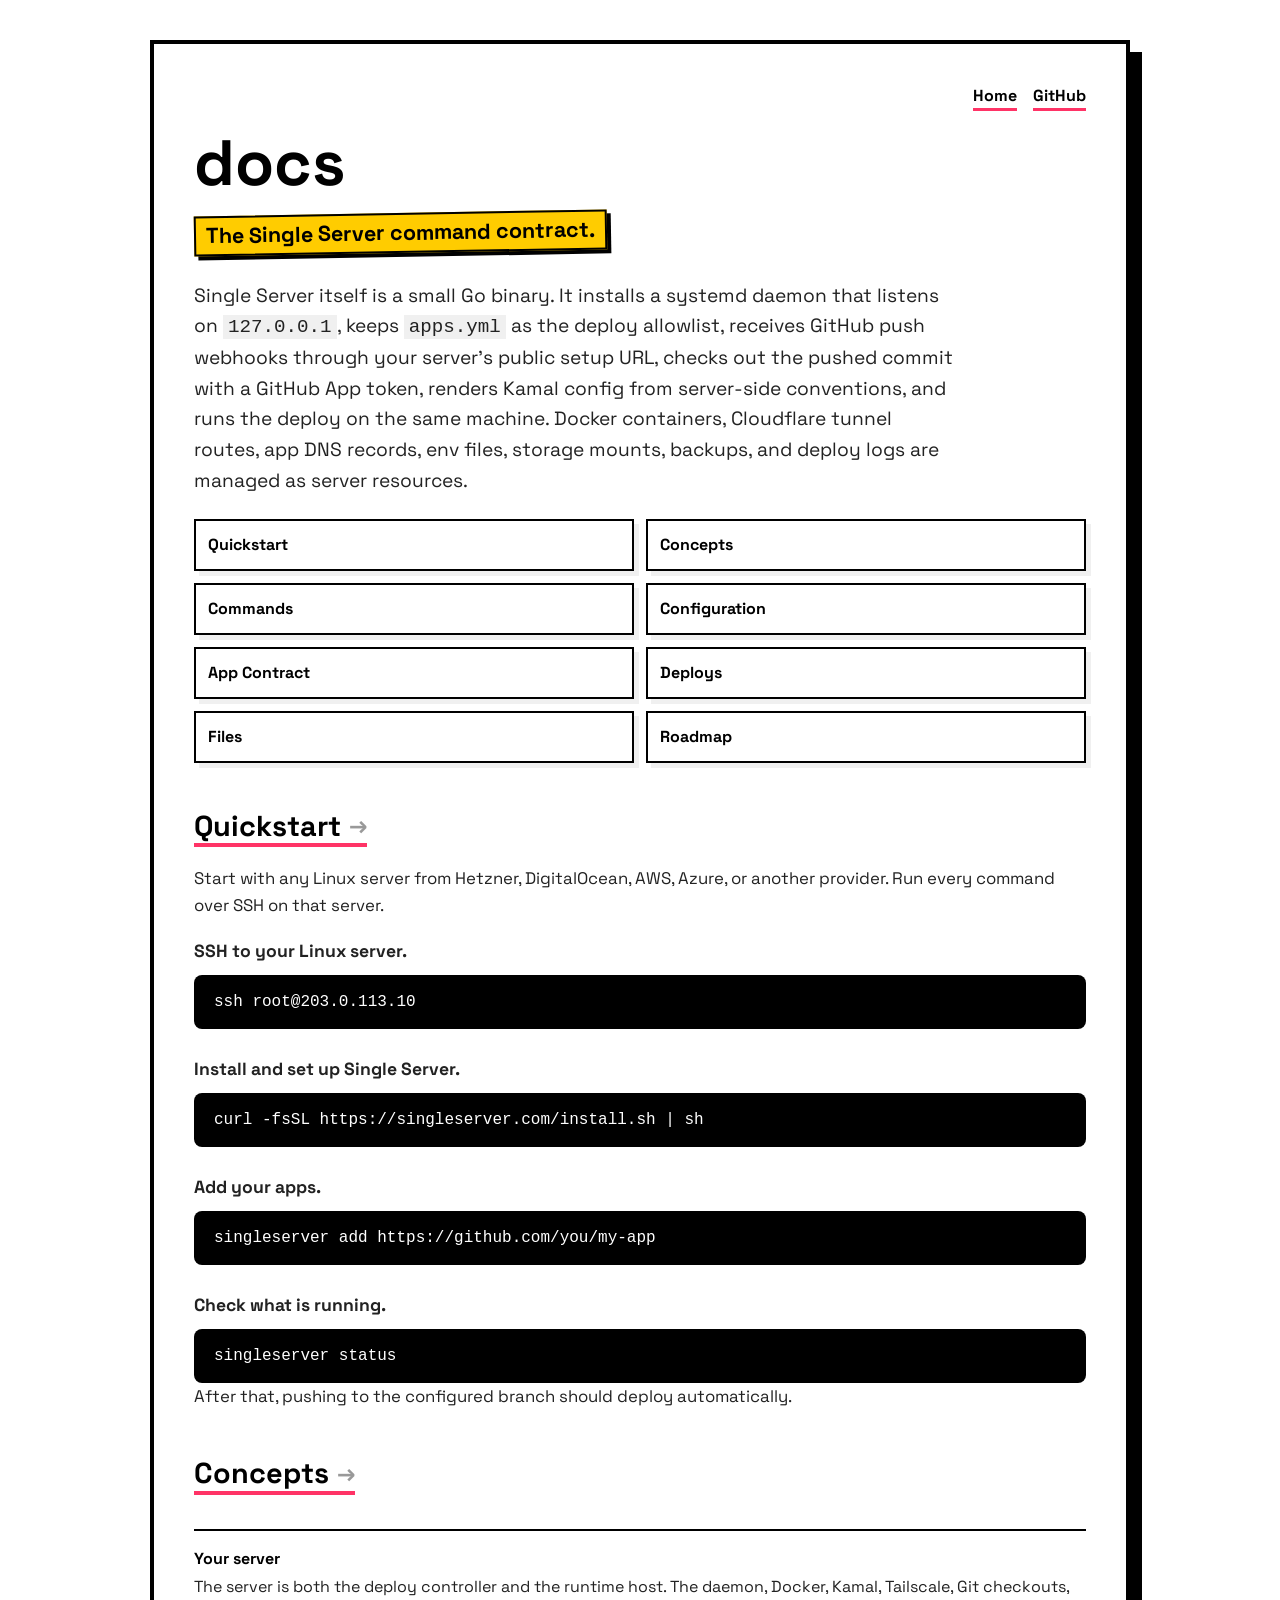
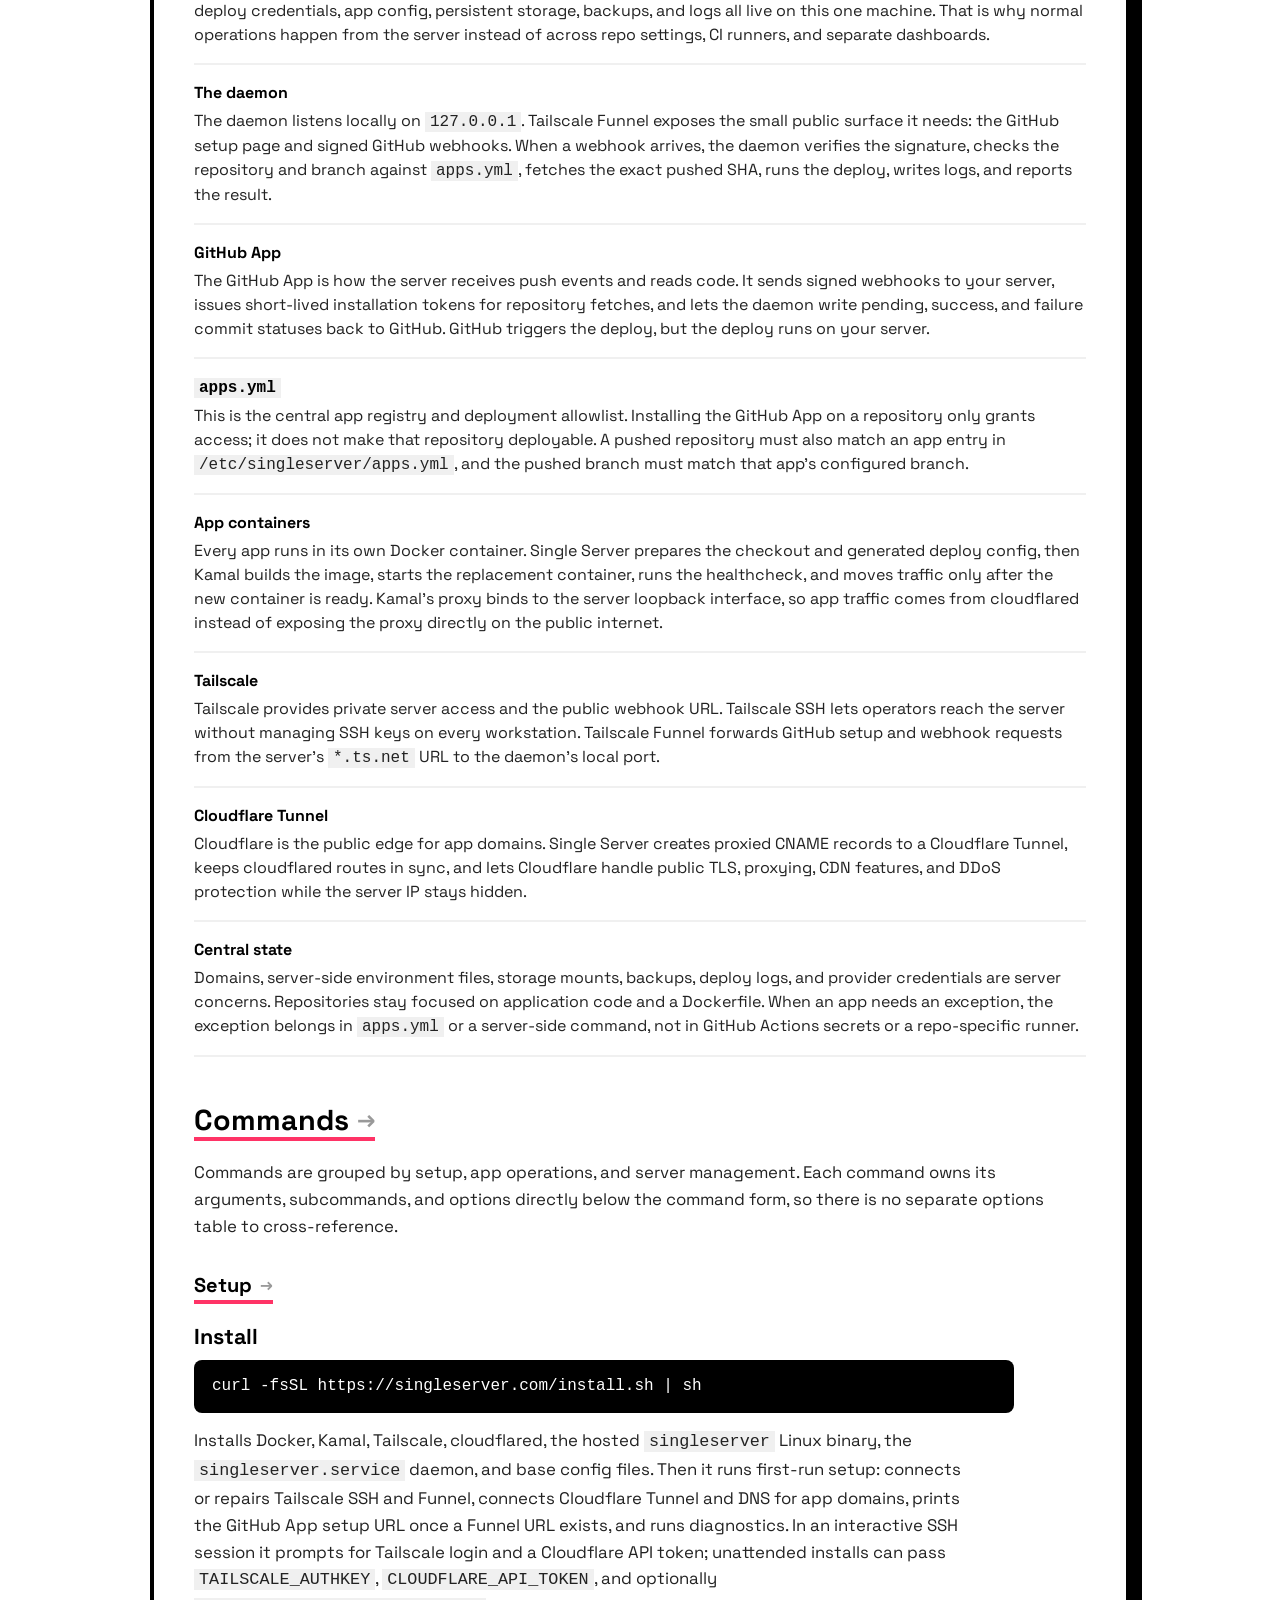
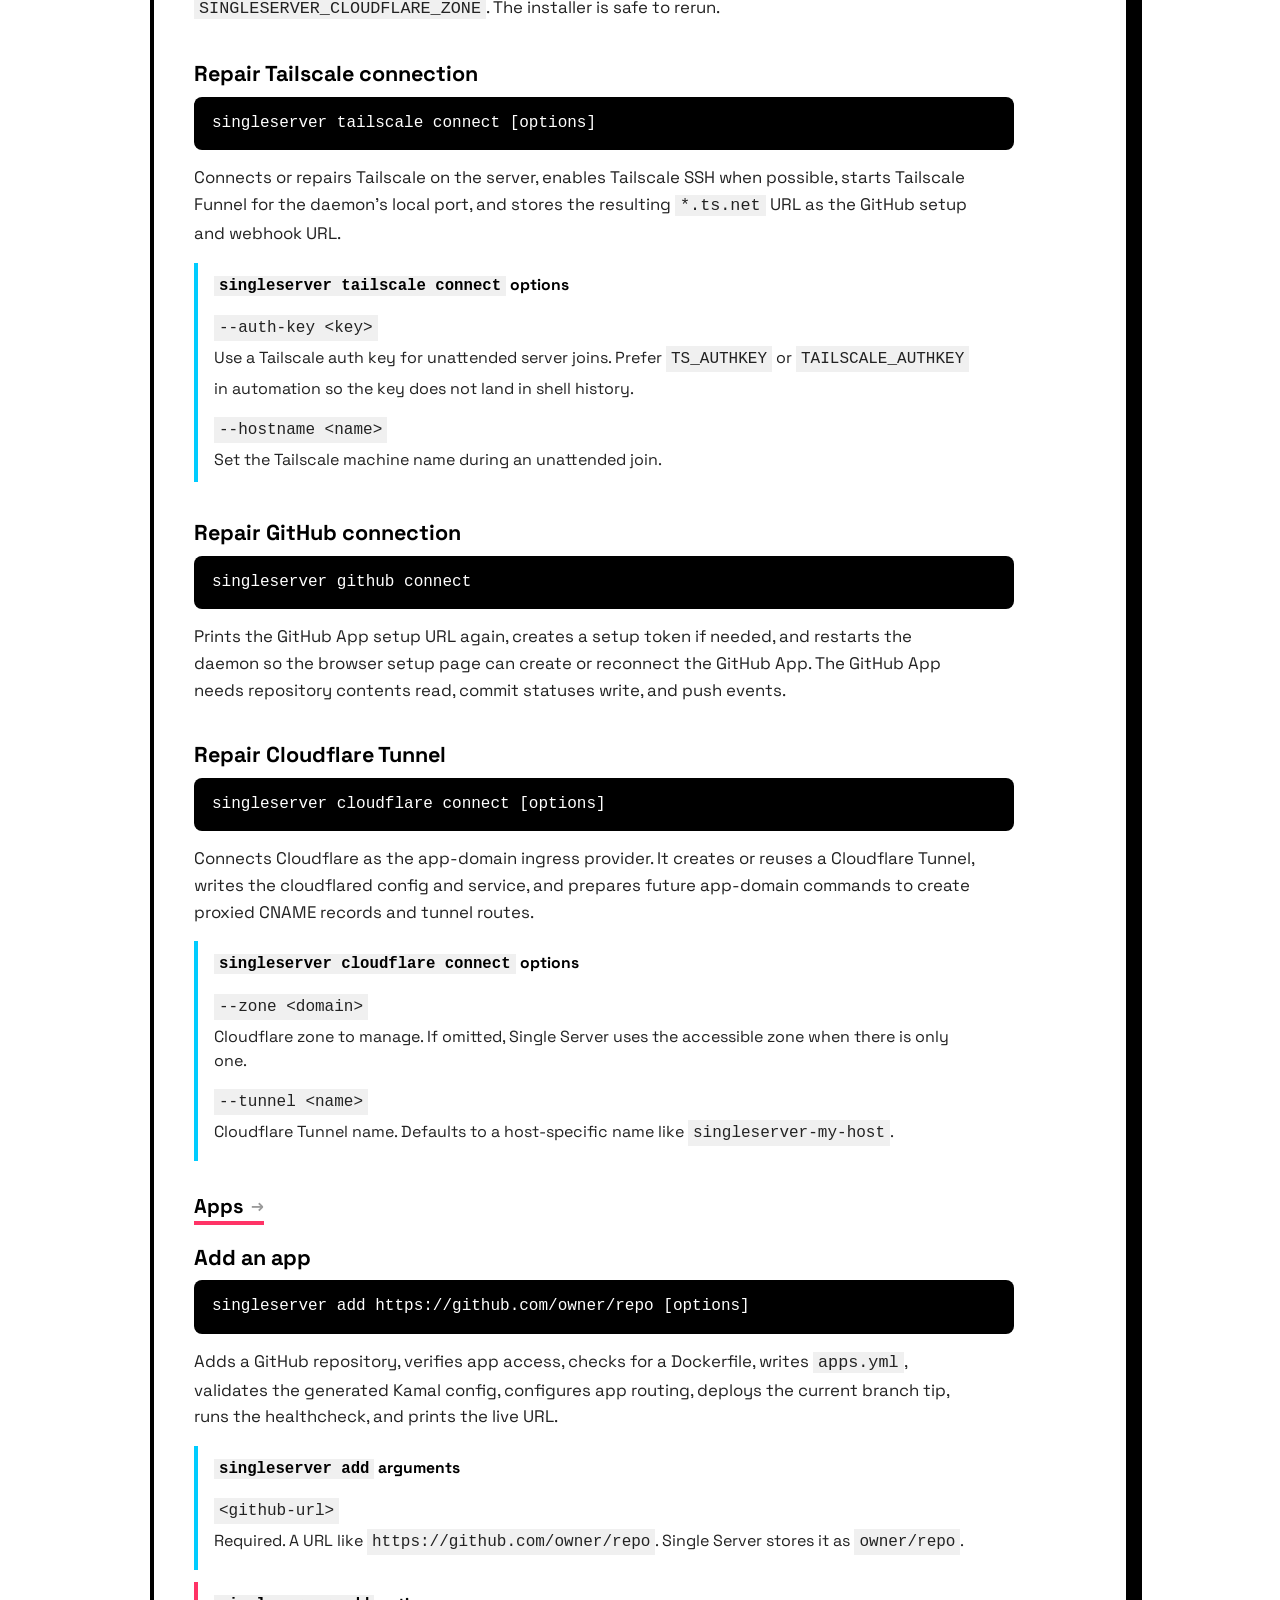
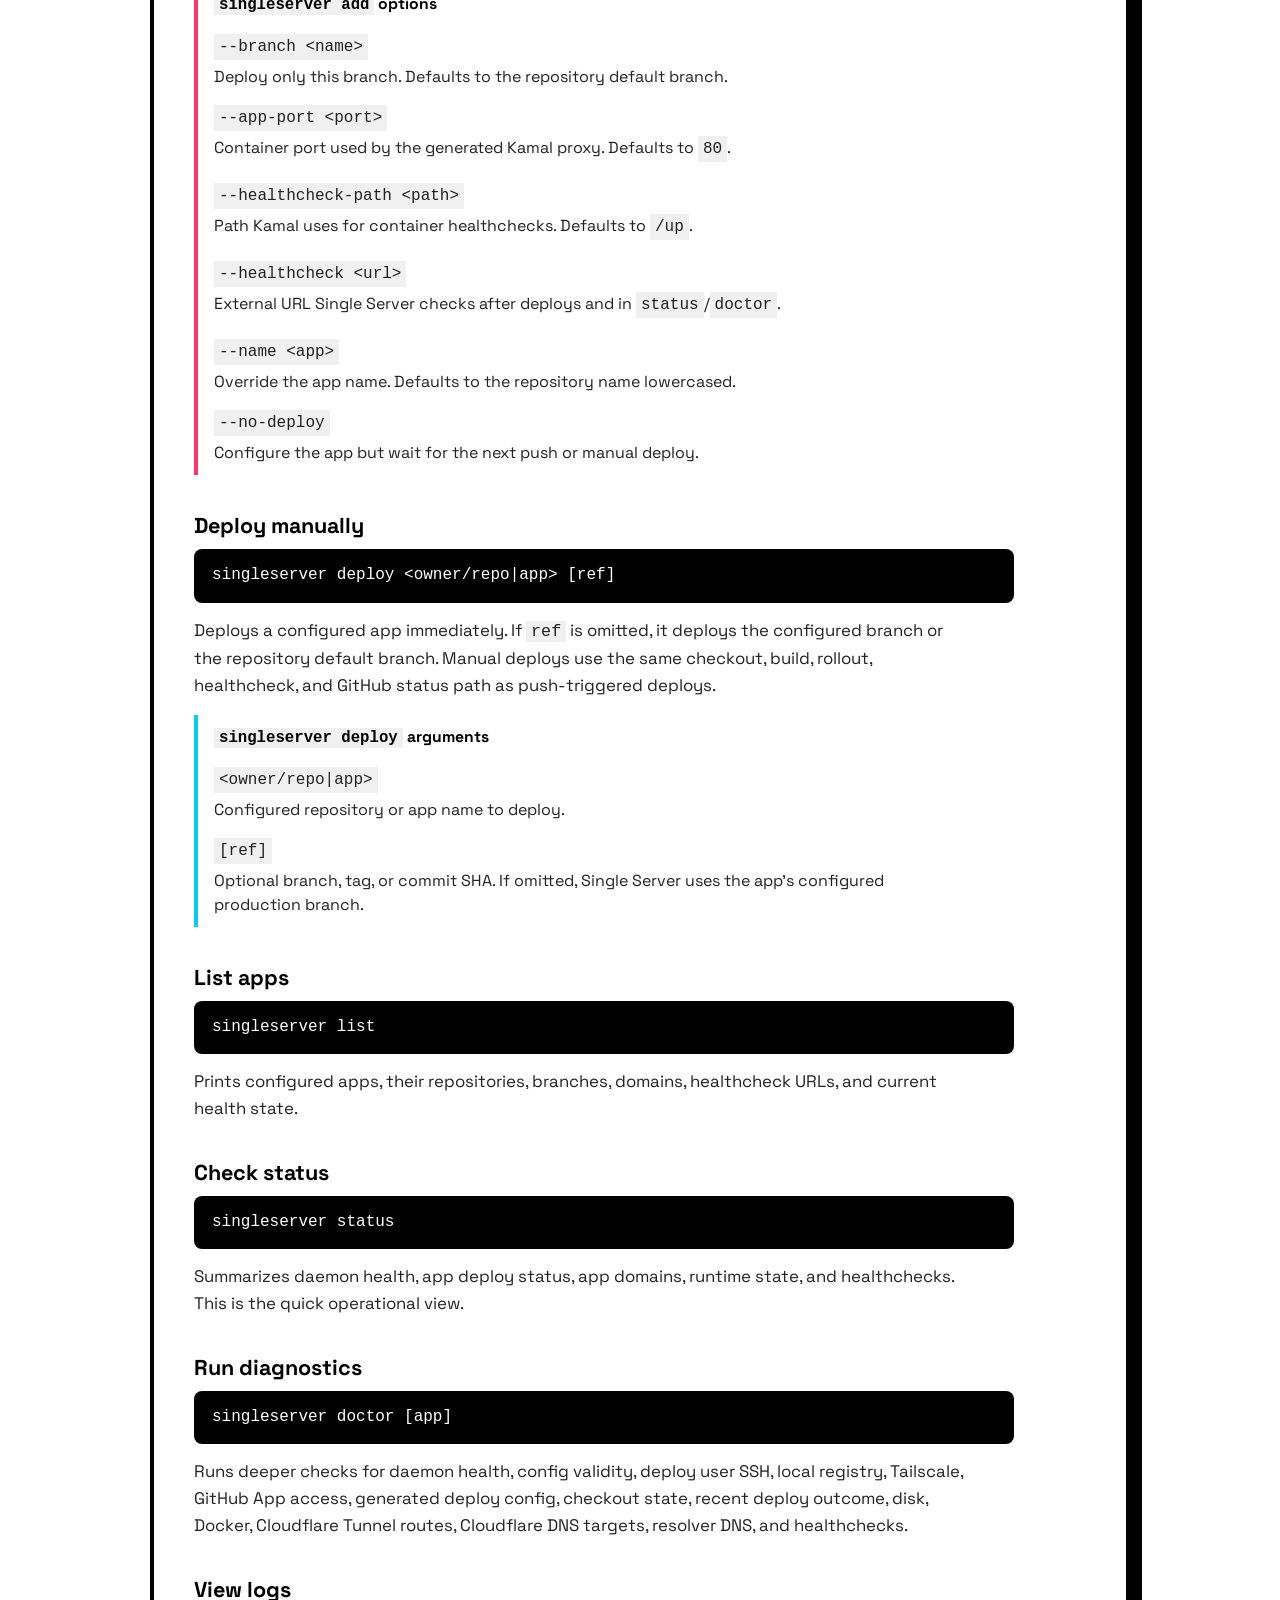
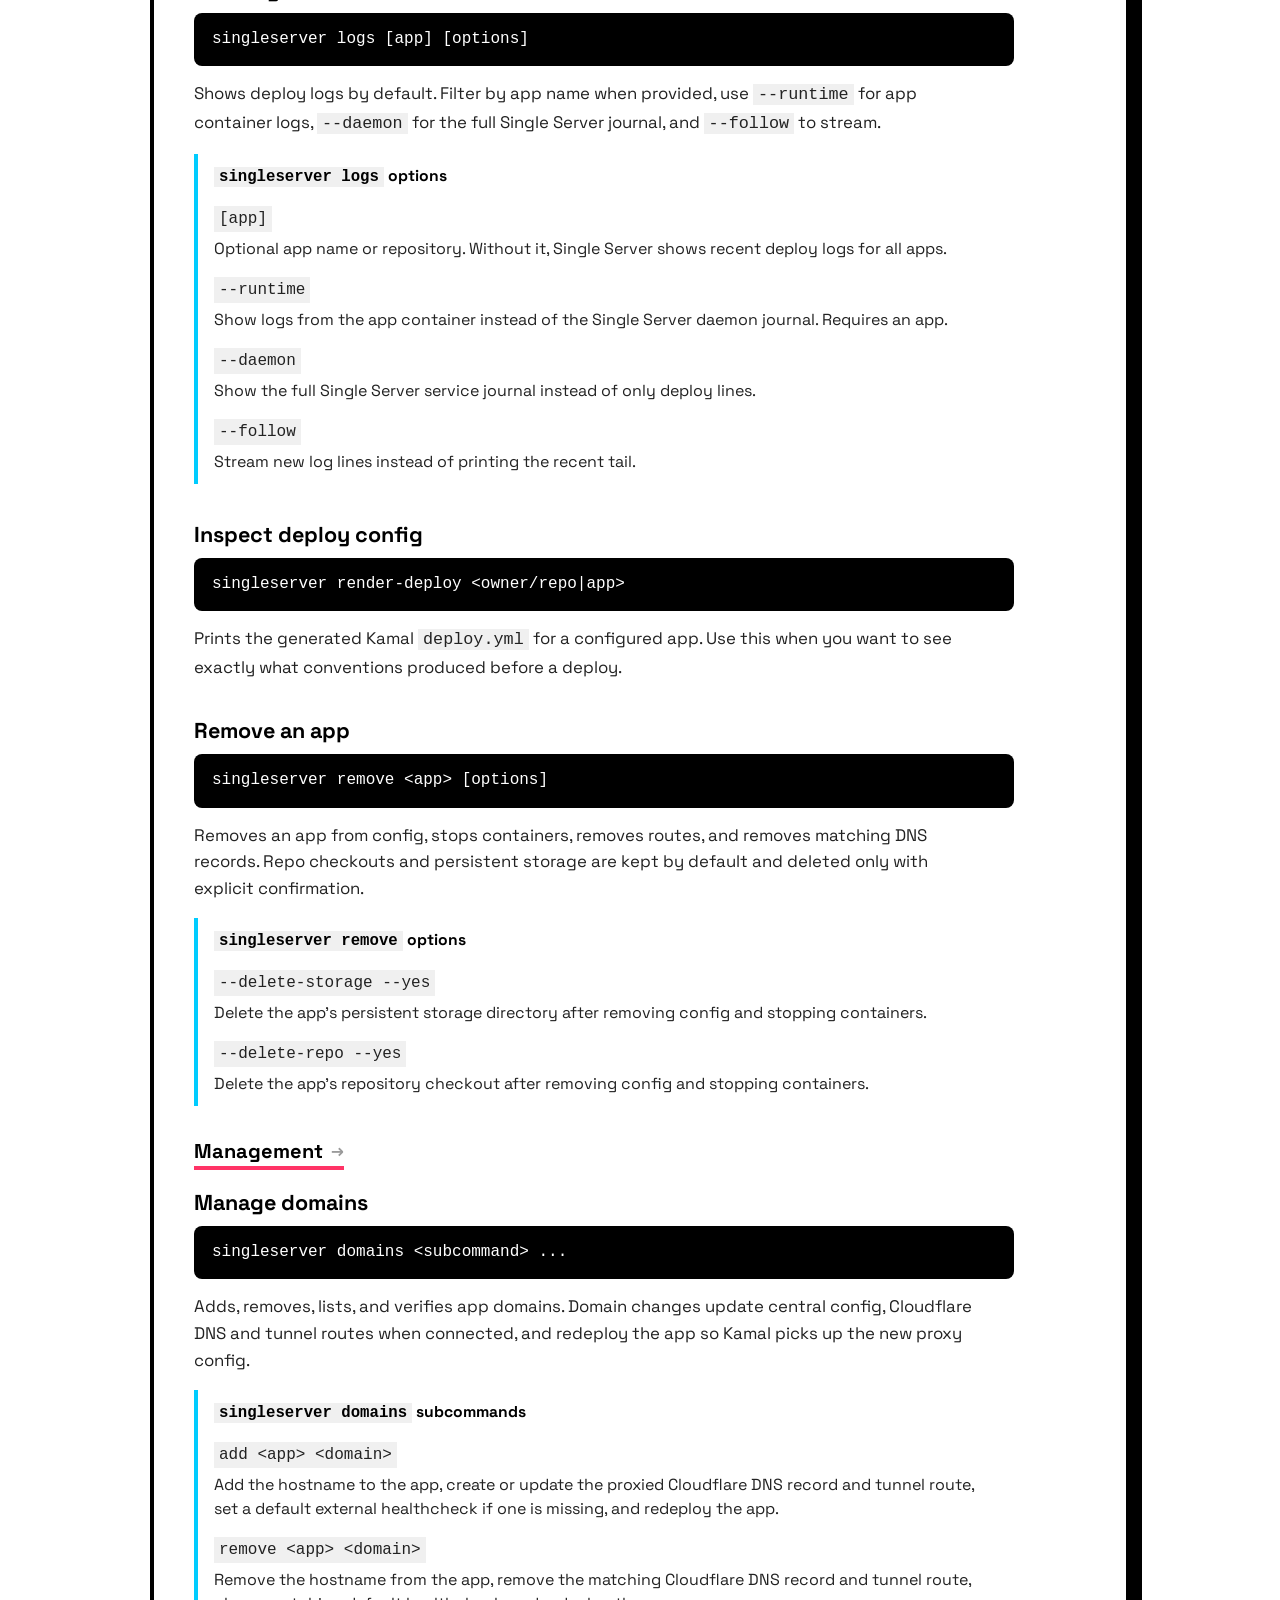
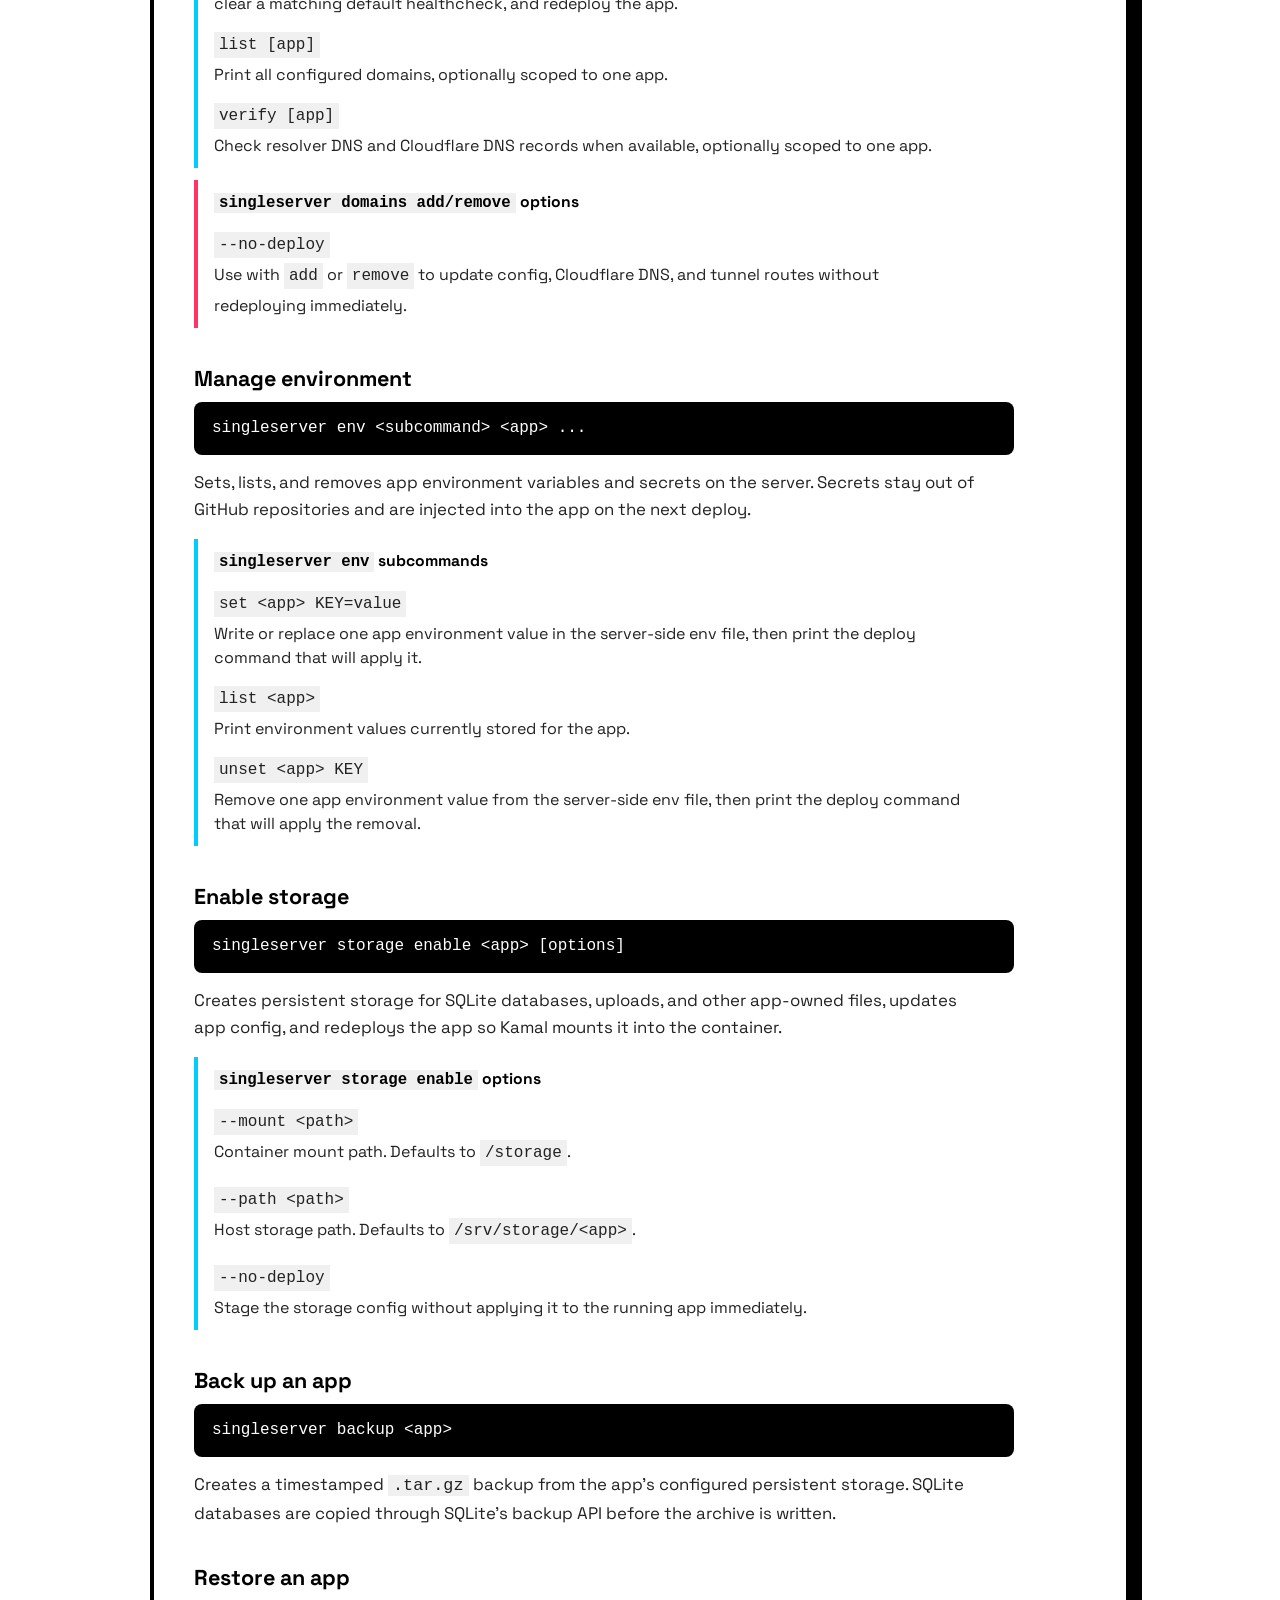
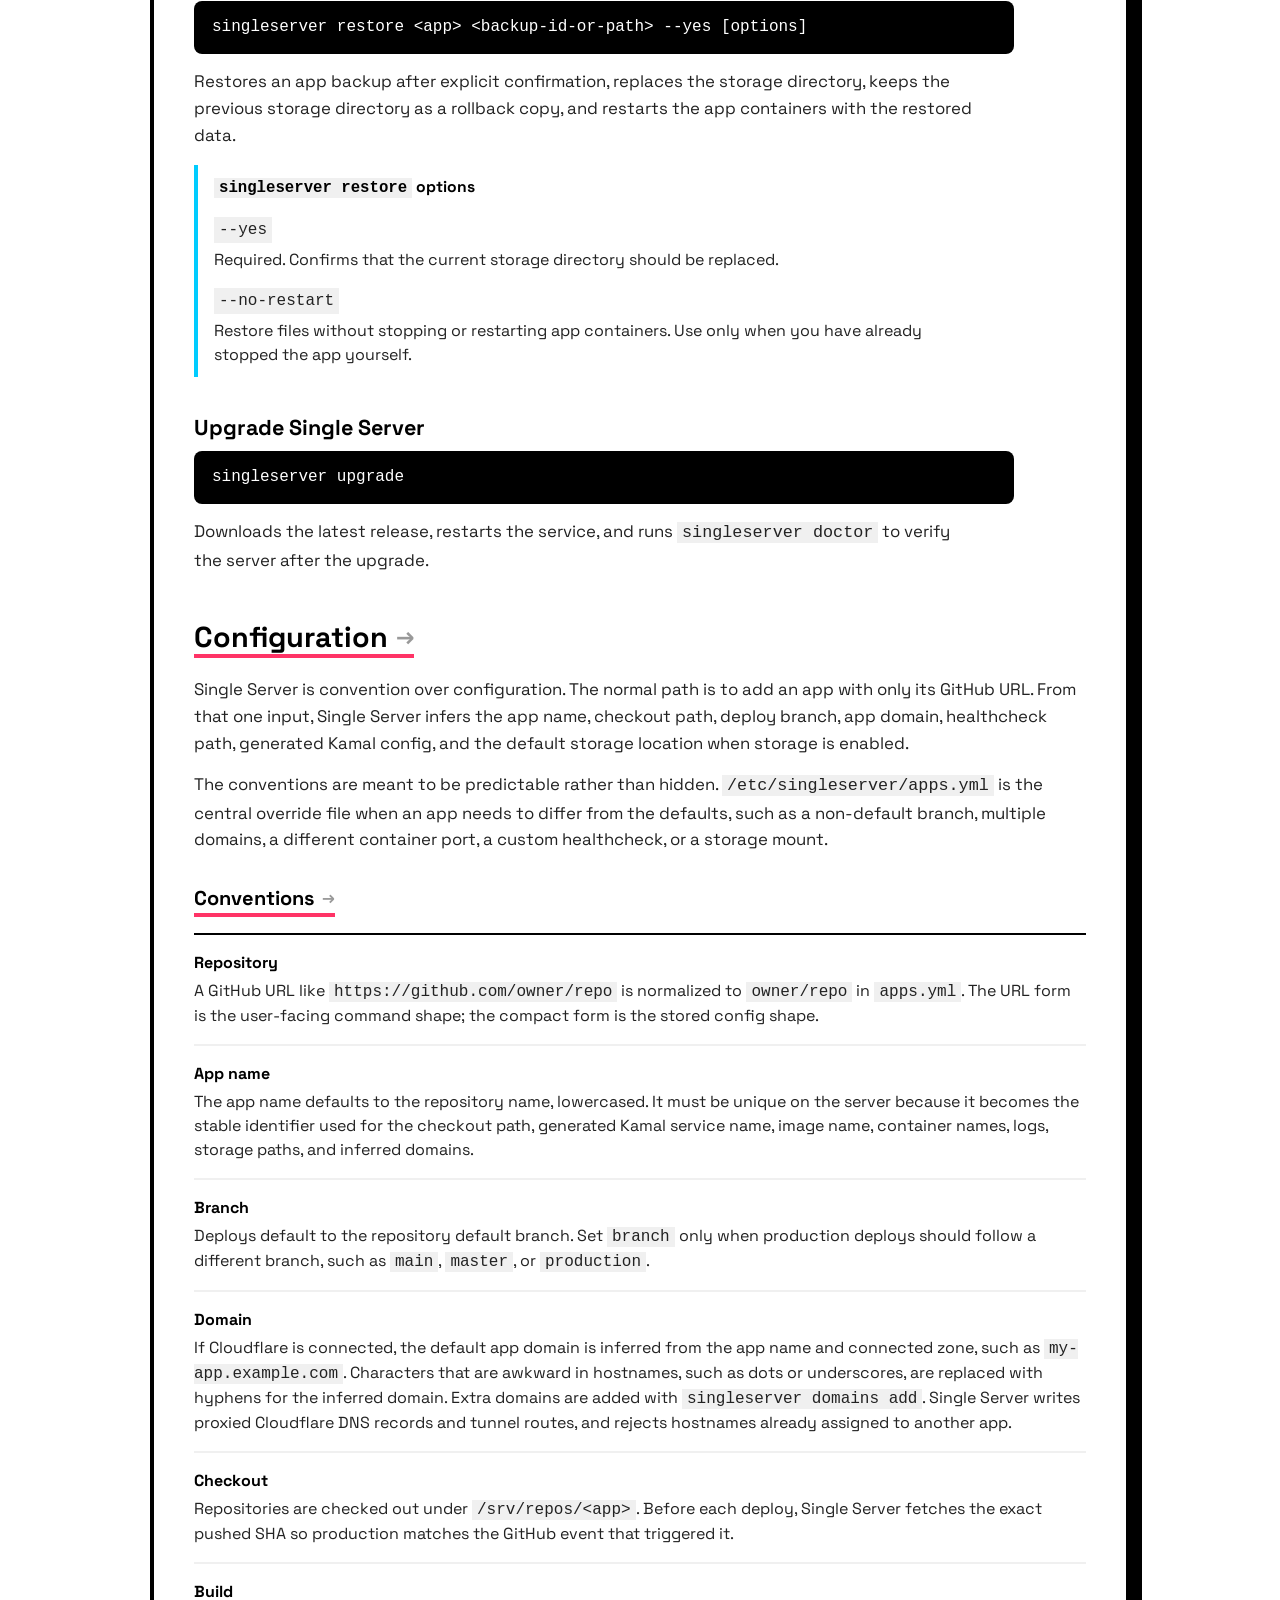
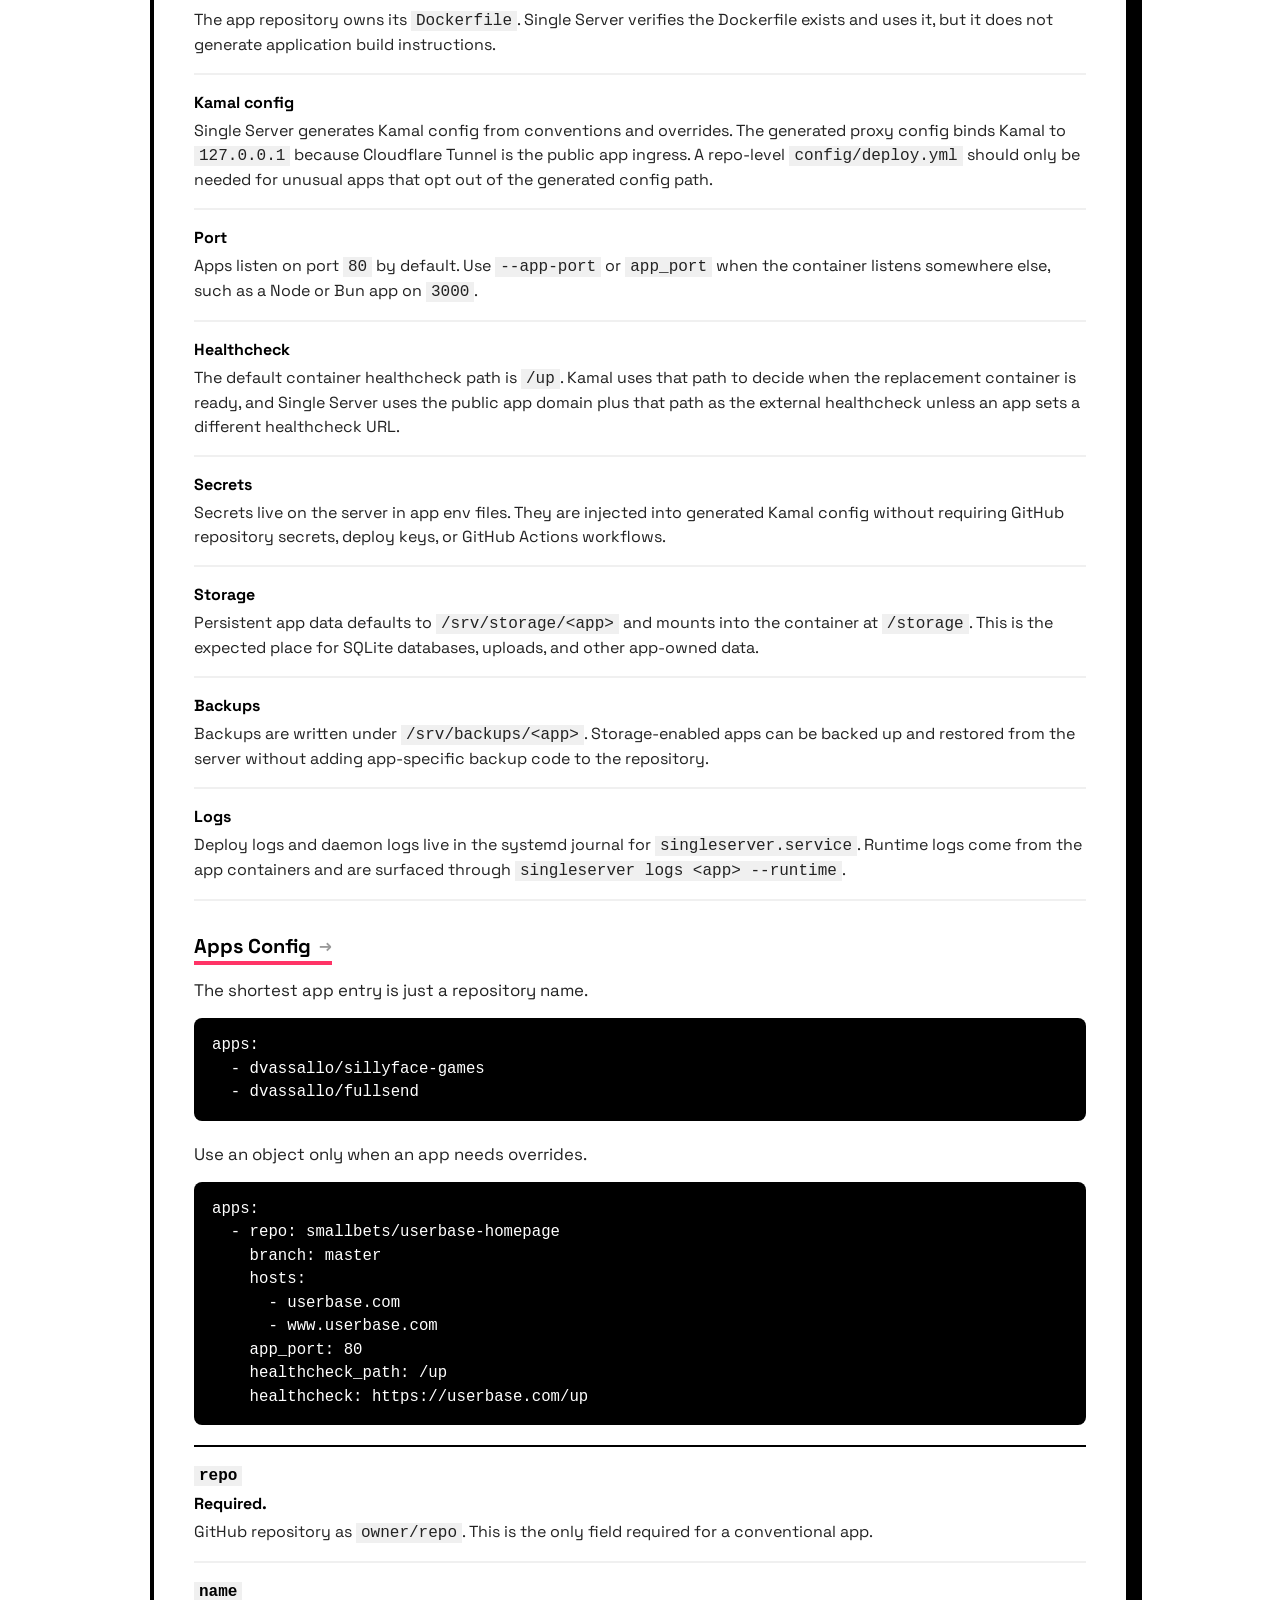
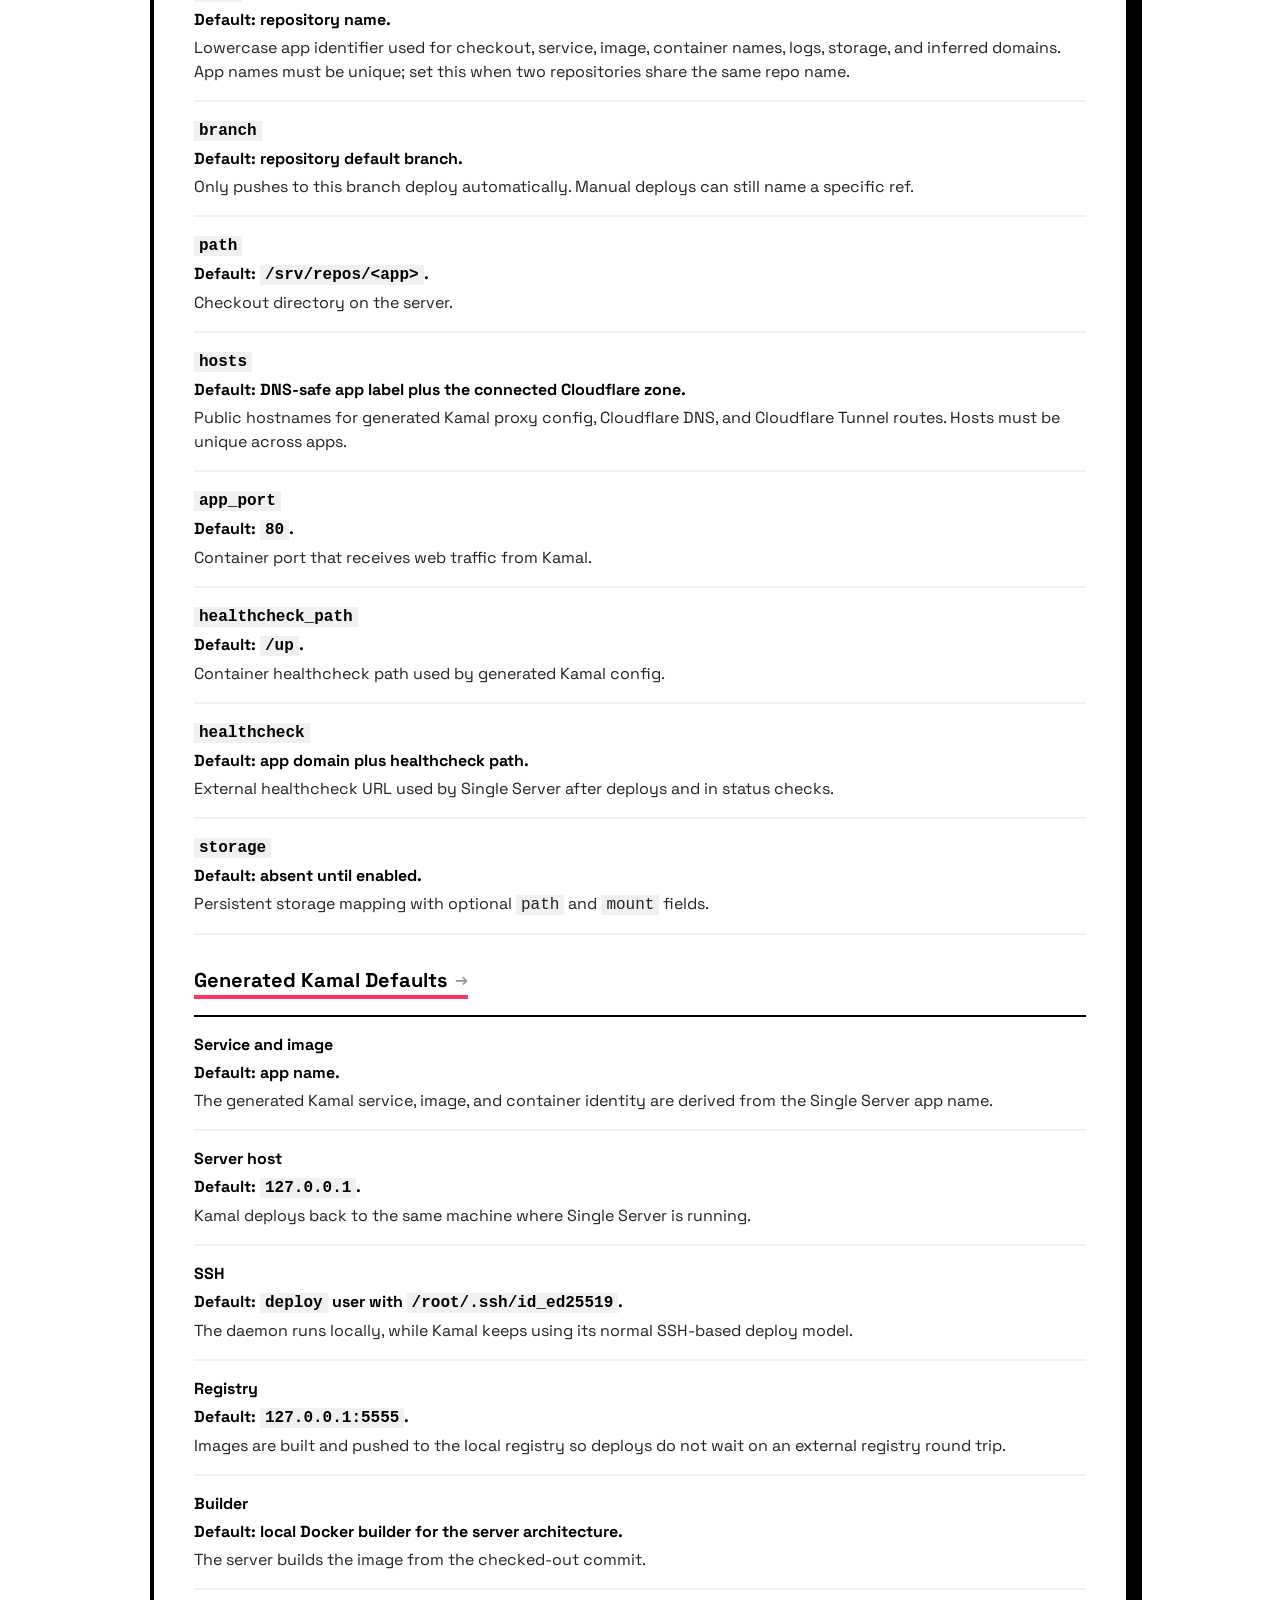
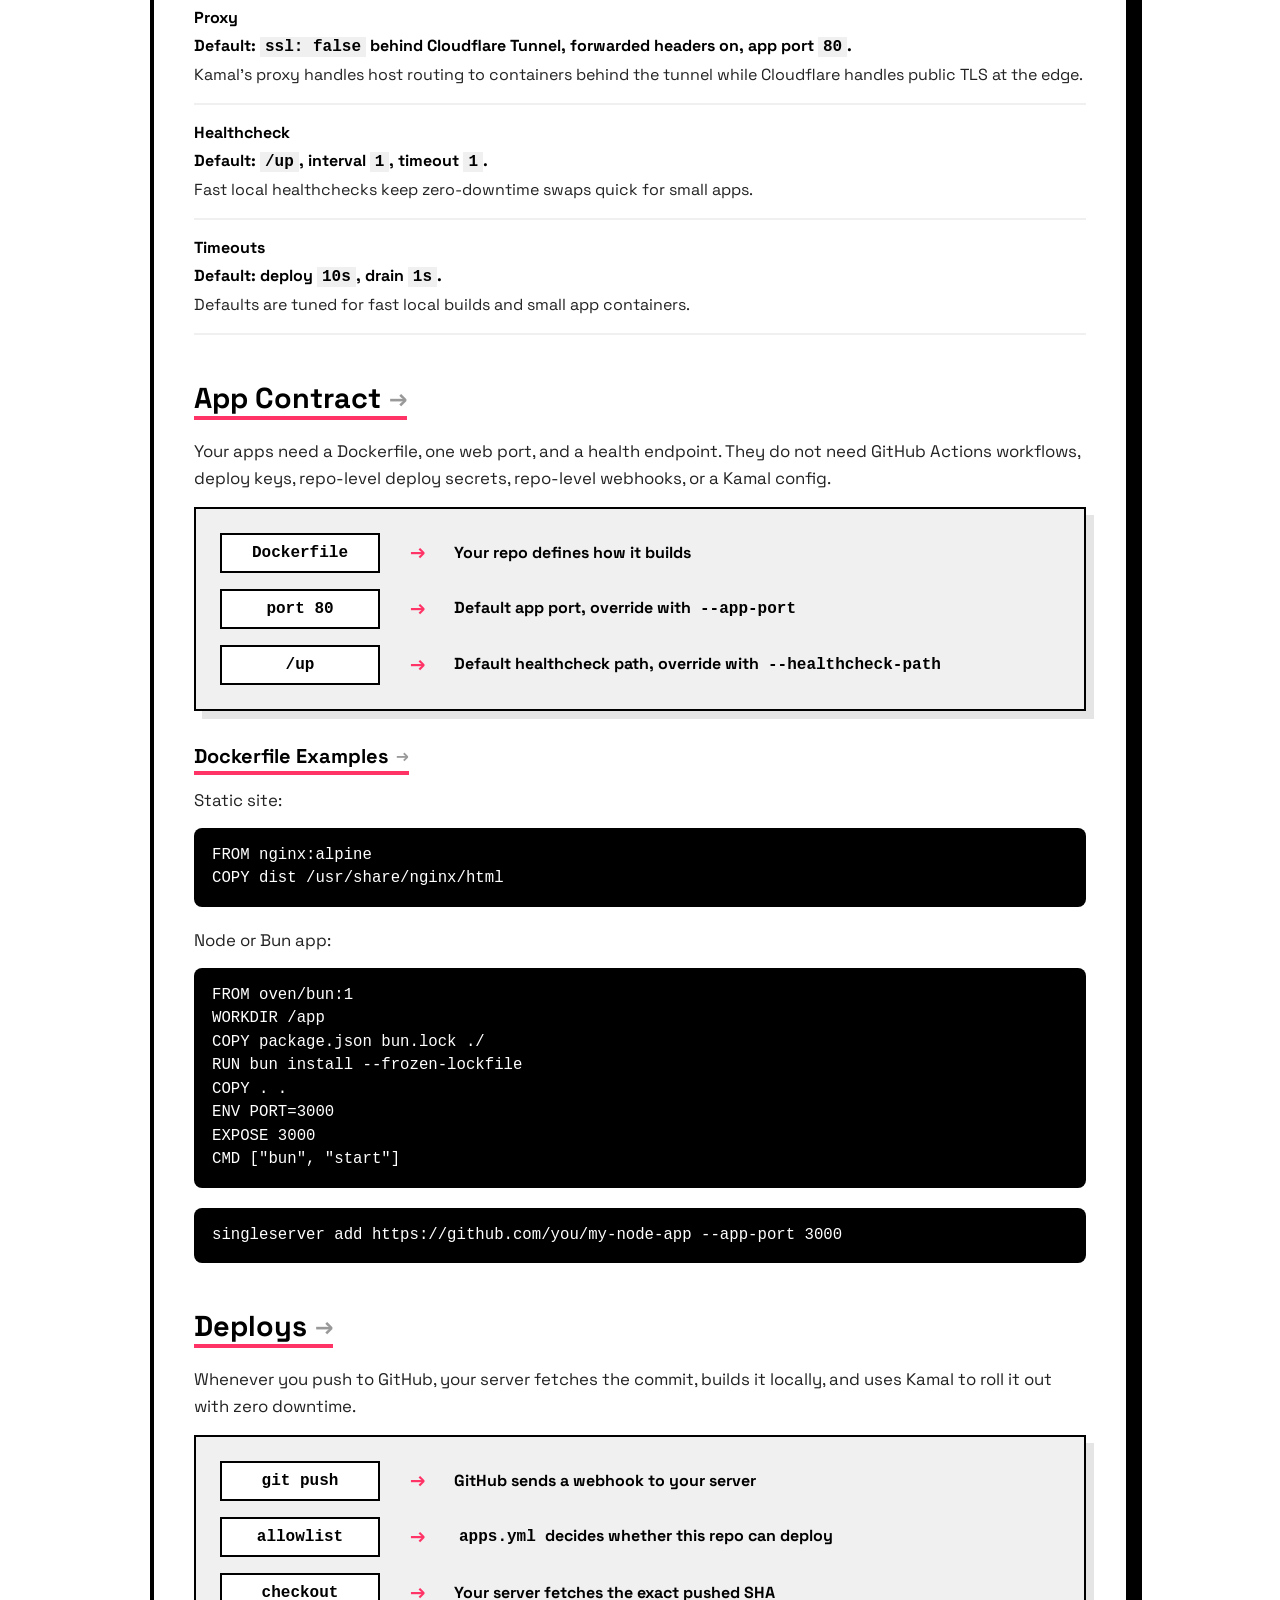
==== commit a3c7a94b: "Bind Kamal proxy to loopback" ====
--- a/www/docs/index.html
+++ b/www/docs/index.html
@@ -529,7 +529,7 @@
             <li><strong>The daemon</strong> The daemon listens locally on <code>127.0.0.1</code>. Tailscale Funnel exposes the small public surface it needs: the GitHub setup page and signed GitHub webhooks. When a webhook arrives, the daemon verifies the signature, checks the repository and branch against <code>apps.yml</code>, fetches the exact pushed SHA, runs the deploy, writes logs, and reports the result.</li>
             <li><strong>GitHub App</strong> The GitHub App is how the server receives push events and reads code. It sends signed webhooks to your server, issues short-lived installation tokens for repository fetches, and lets the daemon write pending, success, and failure commit statuses back to GitHub. GitHub triggers the deploy, but the deploy runs on your server.</li>
             <li><strong><code>apps.yml</code></strong> This is the central app registry and deployment allowlist. Installing the GitHub App on a repository only grants access; it does not make that repository deployable. A pushed repository must also match an app entry in <code>/etc/singleserver/apps.yml</code>, and the pushed branch must match that app's configured branch.</li>
-            <li><strong>App containers</strong> Every app runs in its own Docker container. Single Server prepares the checkout and generated deploy config, then Kamal builds the image, starts the replacement container, runs the healthcheck, and moves traffic only after the new container is ready. The result is container isolation without writing per-app deploy plumbing.</li>
+            <li><strong>App containers</strong> Every app runs in its own Docker container. Single Server prepares the checkout and generated deploy config, then Kamal builds the image, starts the replacement container, runs the healthcheck, and moves traffic only after the new container is ready. Kamal's proxy binds to the server loopback interface, so app traffic comes from cloudflared instead of exposing the proxy directly on the public internet.</li>
             <li><strong>Tailscale</strong> Tailscale provides private server access and the public webhook URL. Tailscale SSH lets operators reach the server without managing SSH keys on every workstation. Tailscale Funnel forwards GitHub setup and webhook requests from the server's <code>*.ts.net</code> URL to the daemon's local port.</li>
             <li><strong>Cloudflare Tunnel</strong> Cloudflare is the public edge for app domains. Single Server creates proxied CNAME records to a Cloudflare Tunnel, keeps cloudflared routes in sync, and lets Cloudflare handle public TLS, proxying, CDN features, and DDoS protection while the server IP stays hidden.</li>
             <li><strong>Central state</strong> Domains, server-side environment files, storage mounts, backups, deploy logs, and provider credentials are server concerns. Repositories stay focused on application code and a Dockerfile. When an app needs an exception, the exception belongs in <code>apps.yml</code> or a server-side command, not in GitHub Actions secrets or a repo-specific runner.</li>
@@ -583,7 +583,7 @@
                     <p class="option-heading"><code>singleserver cloudflare connect</code> options</p>
                     <ul class="option-list">
                         <li><code>--zone &lt;domain&gt;</code><span>Cloudflare zone to manage. If omitted, Single Server uses the accessible zone when there is only one.</span></li>
-                        <li><code>--tunnel &lt;name&gt;</code><span>Cloudflare Tunnel name. Defaults to <code>singleserver</code>.</span></li>
+                        <li><code>--tunnel &lt;name&gt;</code><span>Cloudflare Tunnel name. Defaults to a host-specific name like <code>singleserver-my-host</code>.</span></li>
                     </ul>
                 </div>
             </div>
@@ -799,7 +799,7 @@
             <li><strong>Domain</strong> If Cloudflare is connected, the default app domain is inferred from the app name and connected zone, such as <code>my-app.example.com</code>. Characters that are awkward in hostnames, such as dots or underscores, are replaced with hyphens for the inferred domain. Extra domains are added with <code>singleserver domains add</code>. Single Server writes proxied Cloudflare DNS records and tunnel routes, and rejects hostnames already assigned to another app.</li>
             <li><strong>Checkout</strong> Repositories are checked out under <code>/srv/repos/&lt;app&gt;</code>. Before each deploy, Single Server fetches the exact pushed SHA so production matches the GitHub event that triggered it.</li>
             <li><strong>Build</strong> The app repository owns its <code>Dockerfile</code>. Single Server verifies the Dockerfile exists and uses it, but it does not generate application build instructions.</li>
-            <li><strong>Kamal config</strong> Single Server generates Kamal config from conventions and overrides. A repo-level <code>config/deploy.yml</code> should only be needed for unusual apps that opt out of the generated config path.</li>
+            <li><strong>Kamal config</strong> Single Server generates Kamal config from conventions and overrides. The generated proxy config binds Kamal to <code>127.0.0.1</code> because Cloudflare Tunnel is the public app ingress. A repo-level <code>config/deploy.yml</code> should only be needed for unusual apps that opt out of the generated config path.</li>
             <li><strong>Port</strong> Apps listen on port <code>80</code> by default. Use <code>--app-port</code> or <code>app_port</code> when the container listens somewhere else, such as a Node or Bun app on <code>3000</code>.</li>
             <li><strong>Healthcheck</strong> The default container healthcheck path is <code>/up</code>. Kamal uses that path to decide when the replacement container is ready, and Single Server uses the public app domain plus that path as the external healthcheck unless an app sets a different healthcheck URL.</li>
             <li><strong>Secrets</strong> Secrets live on the server in app env files. They are injected into generated Kamal config without requiring GitHub repository secrets, deploy keys, or GitHub Actions workflows.</li>
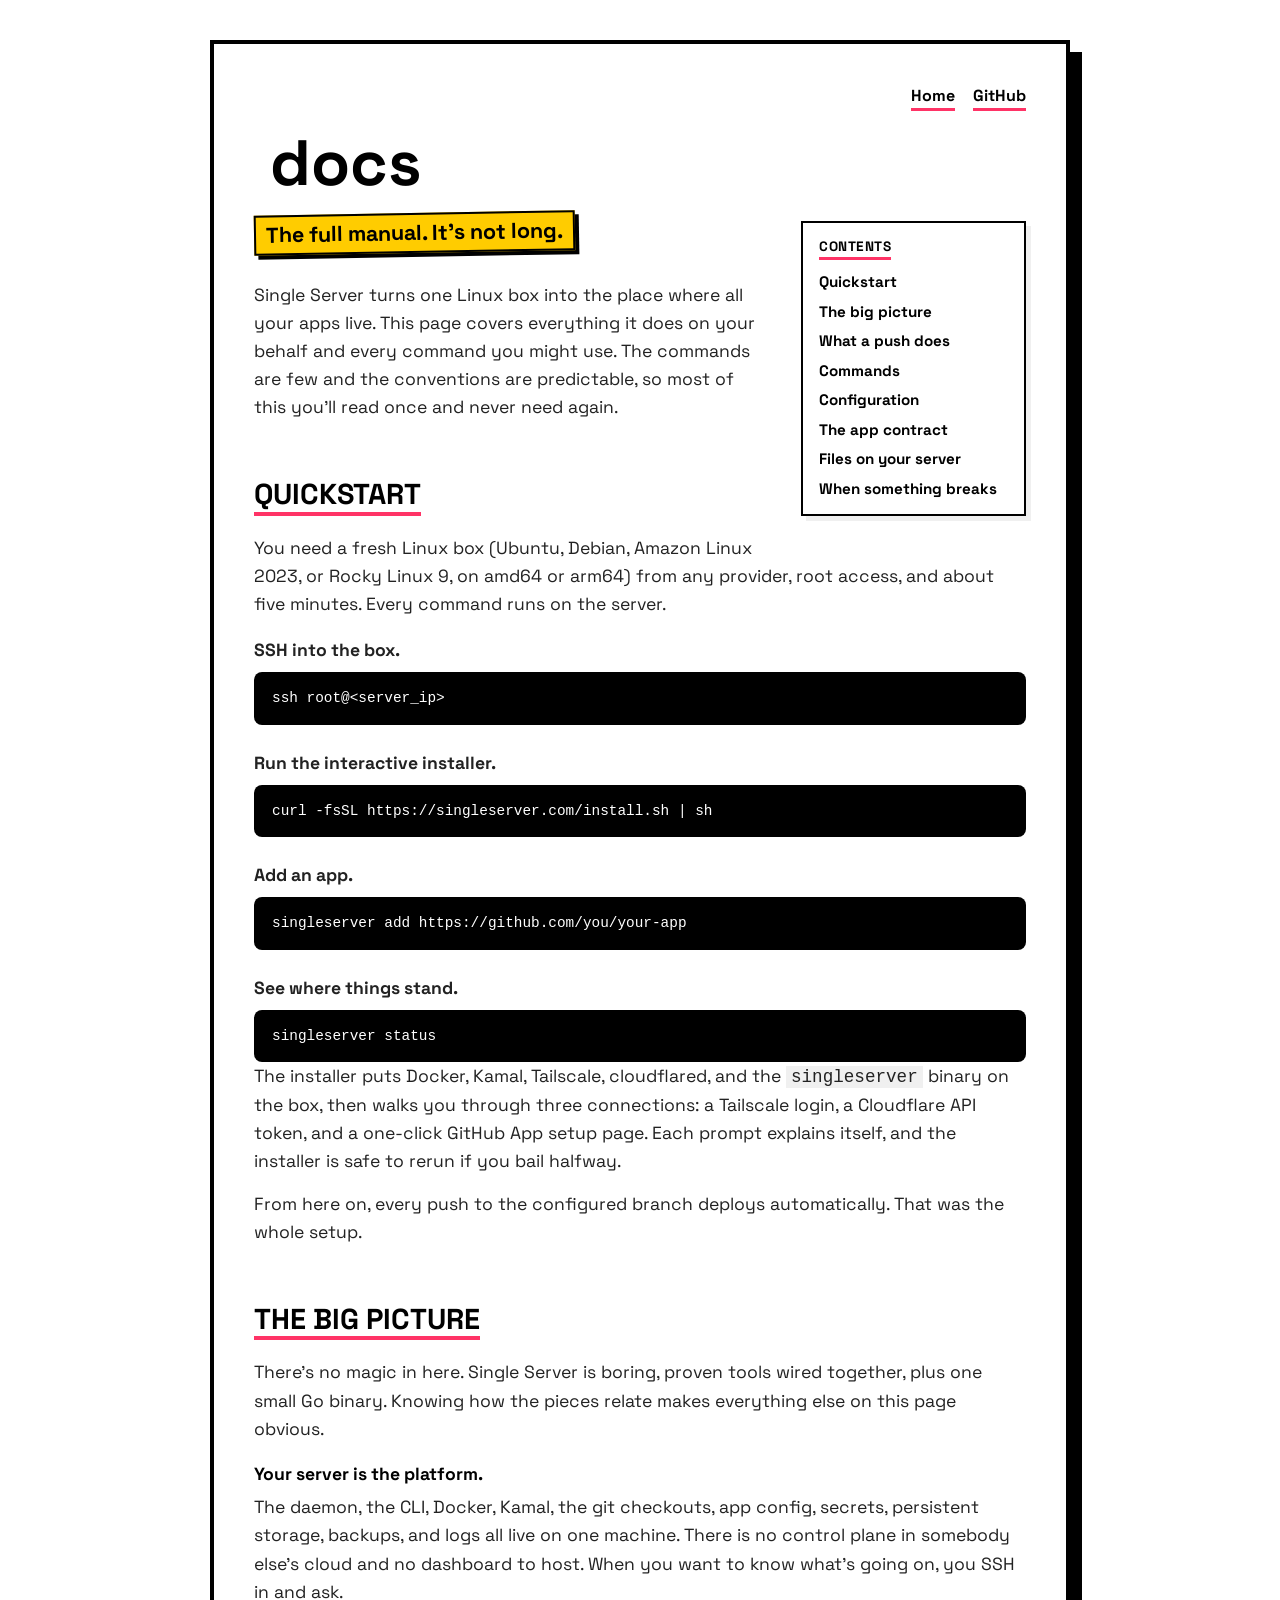
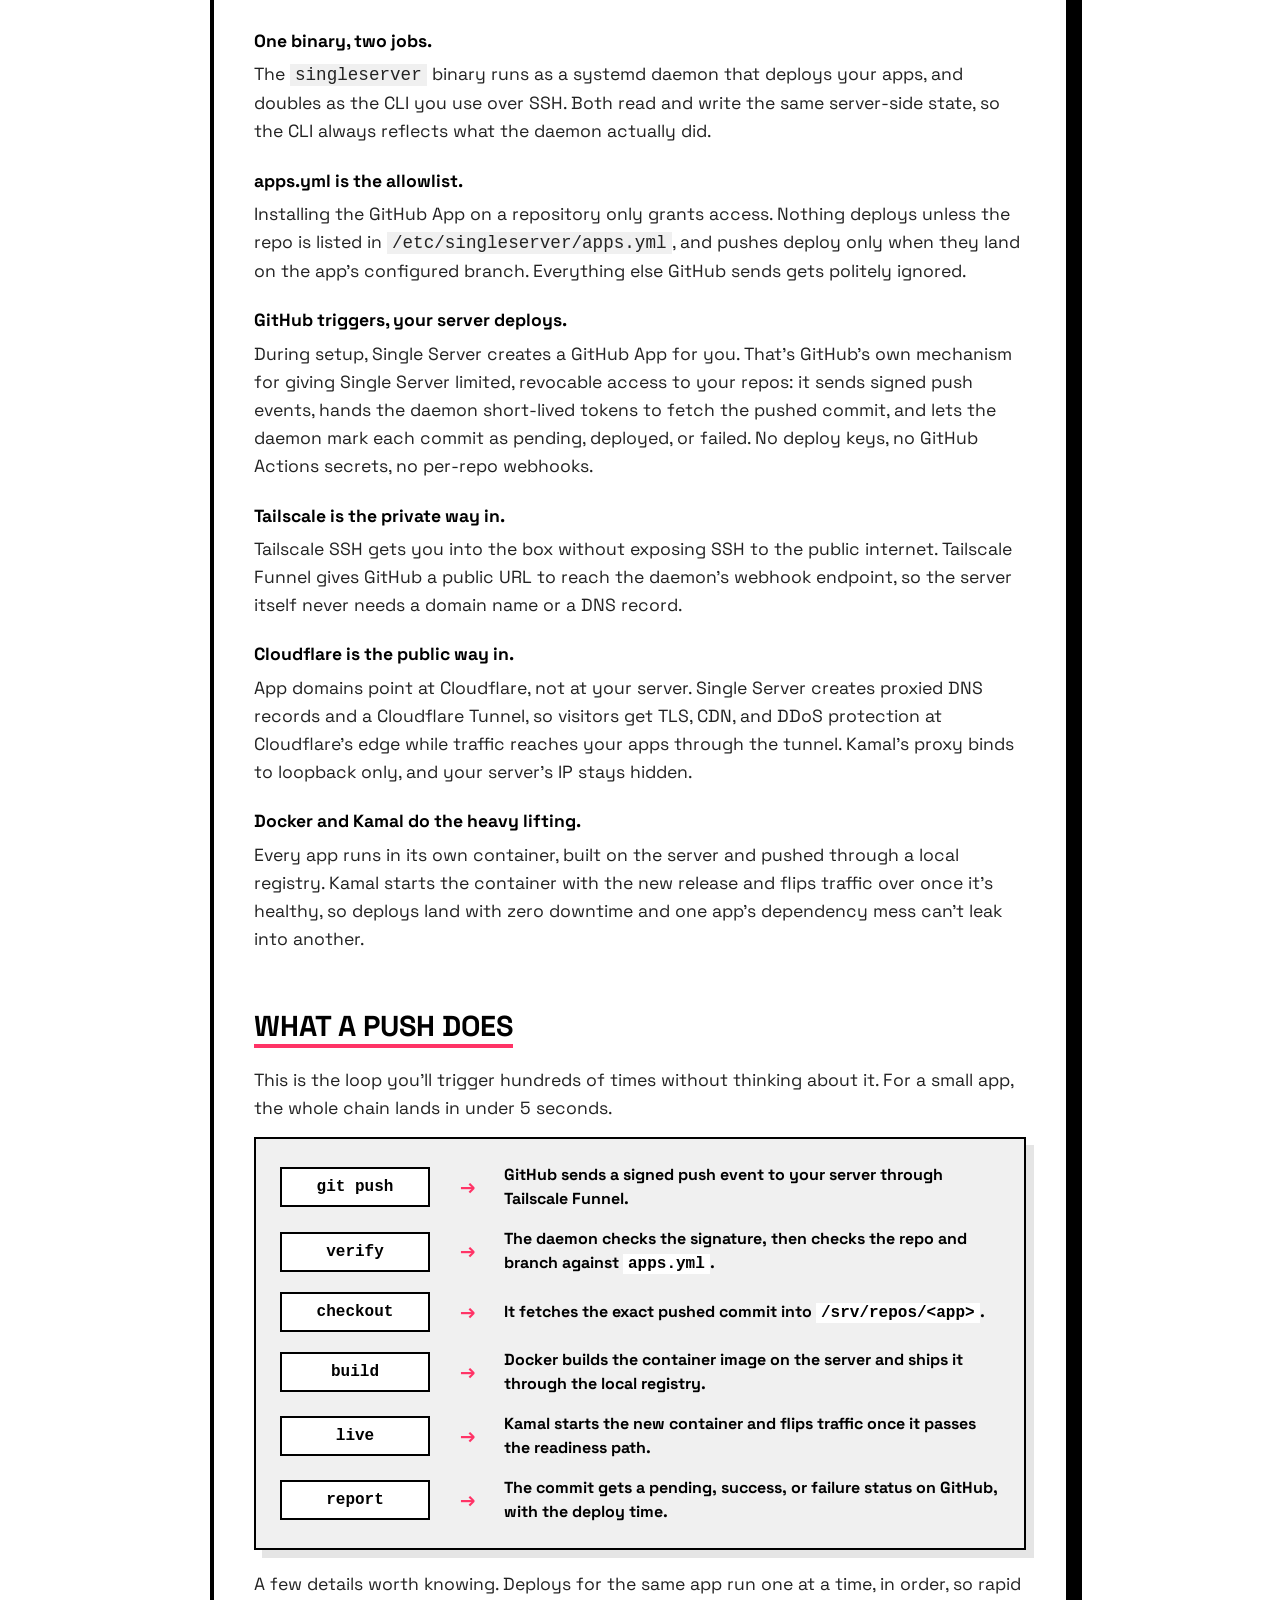
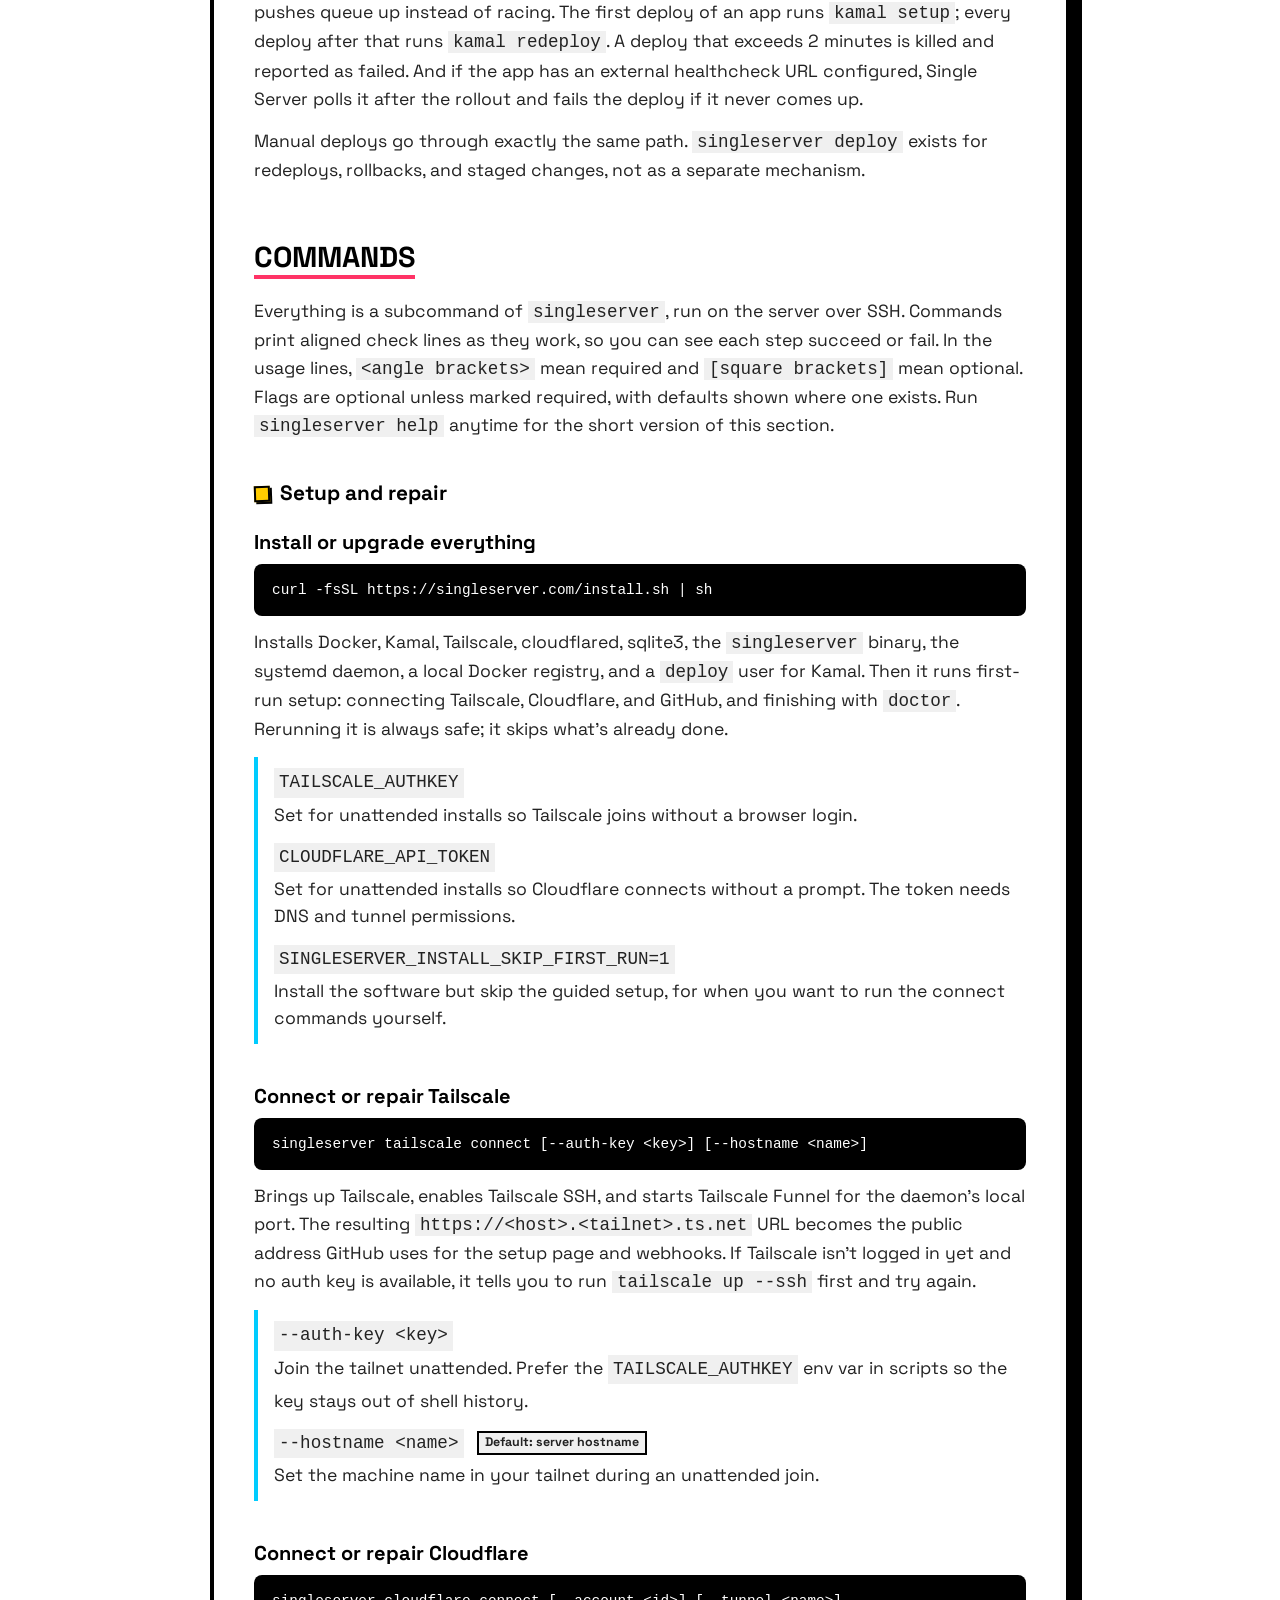
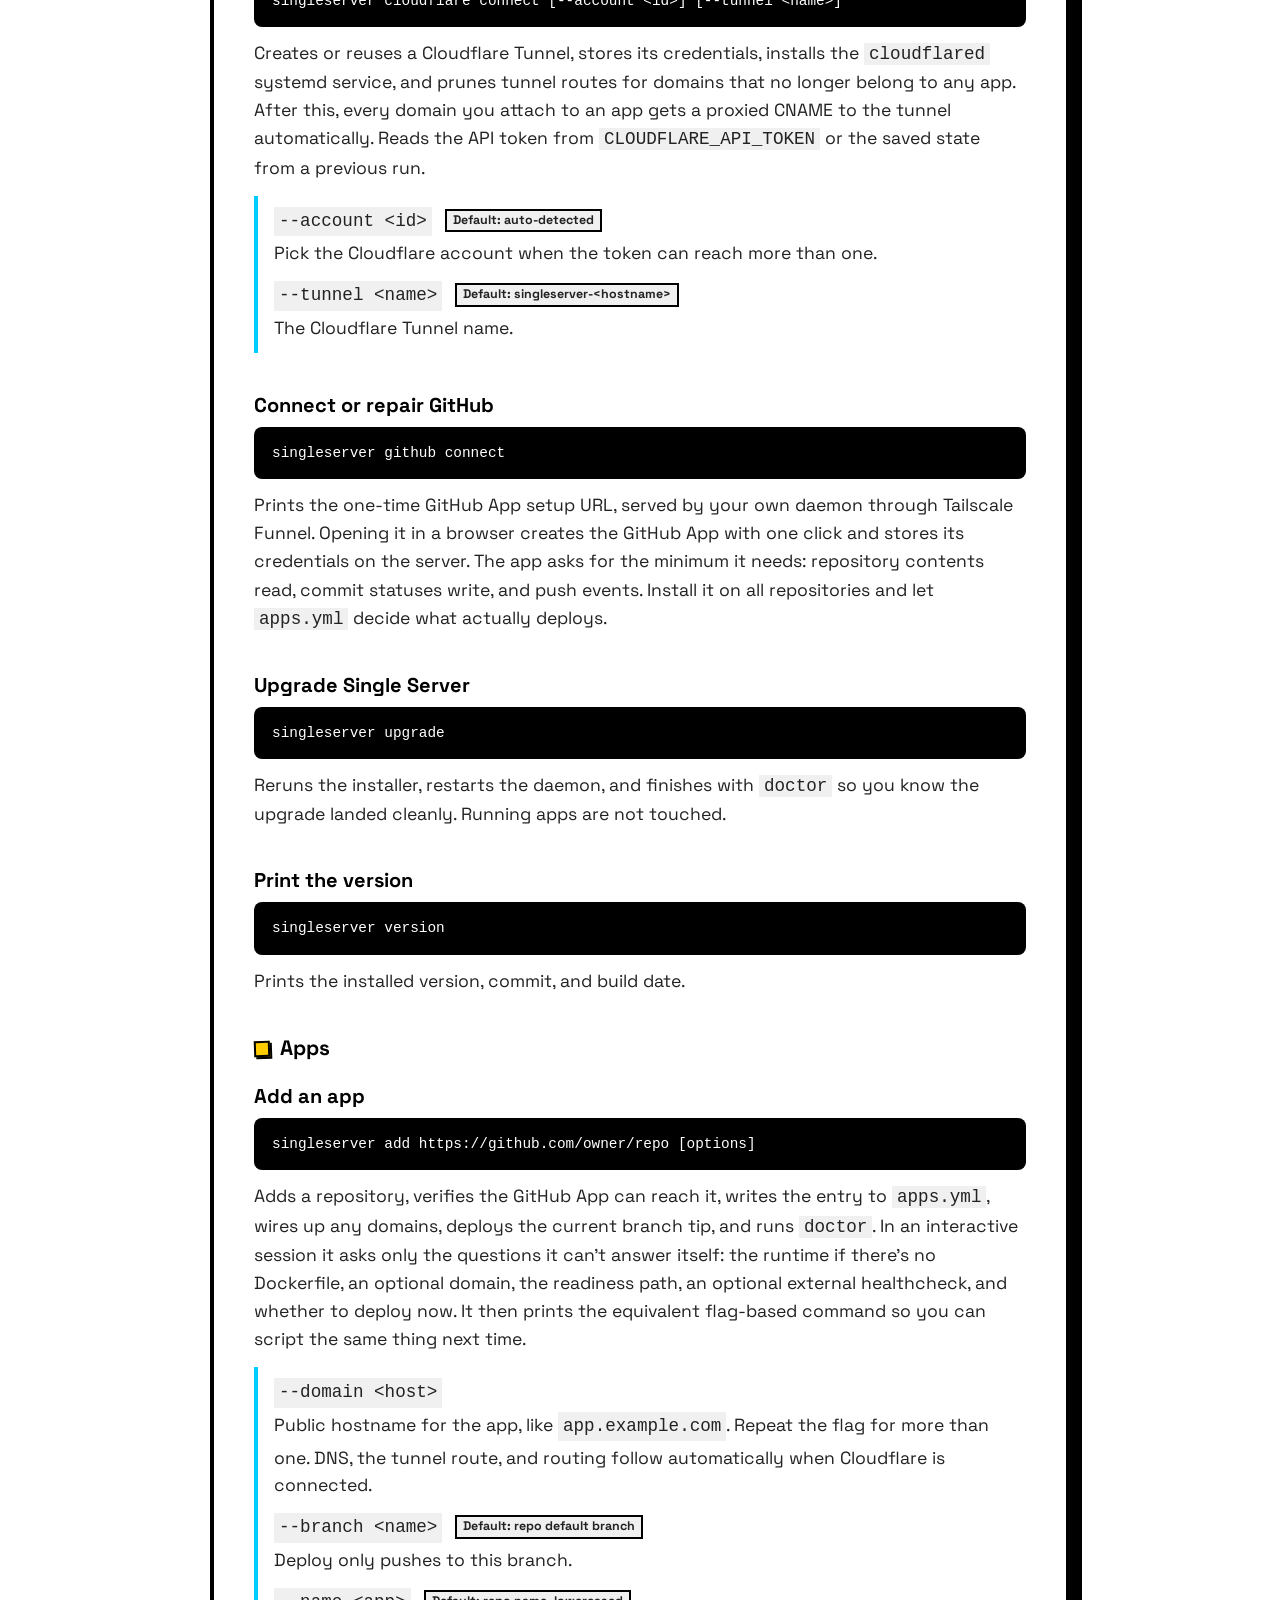
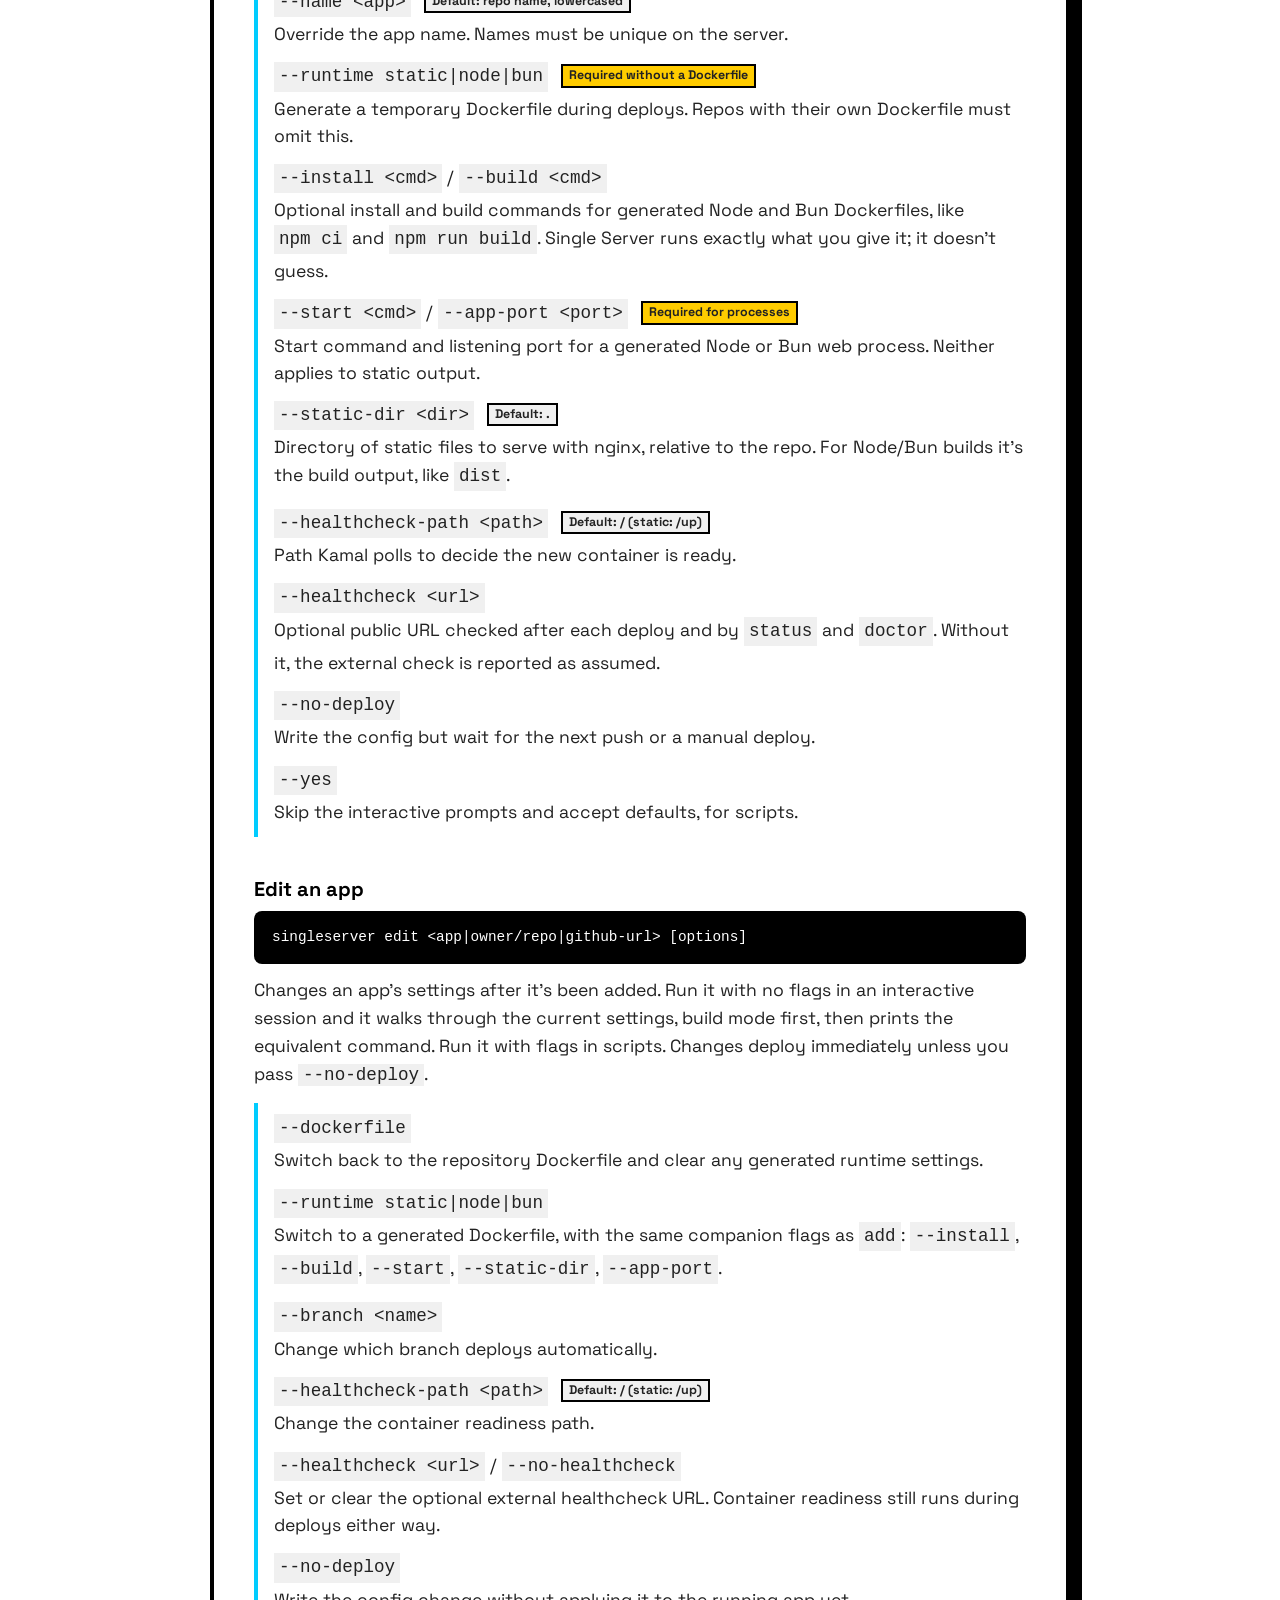
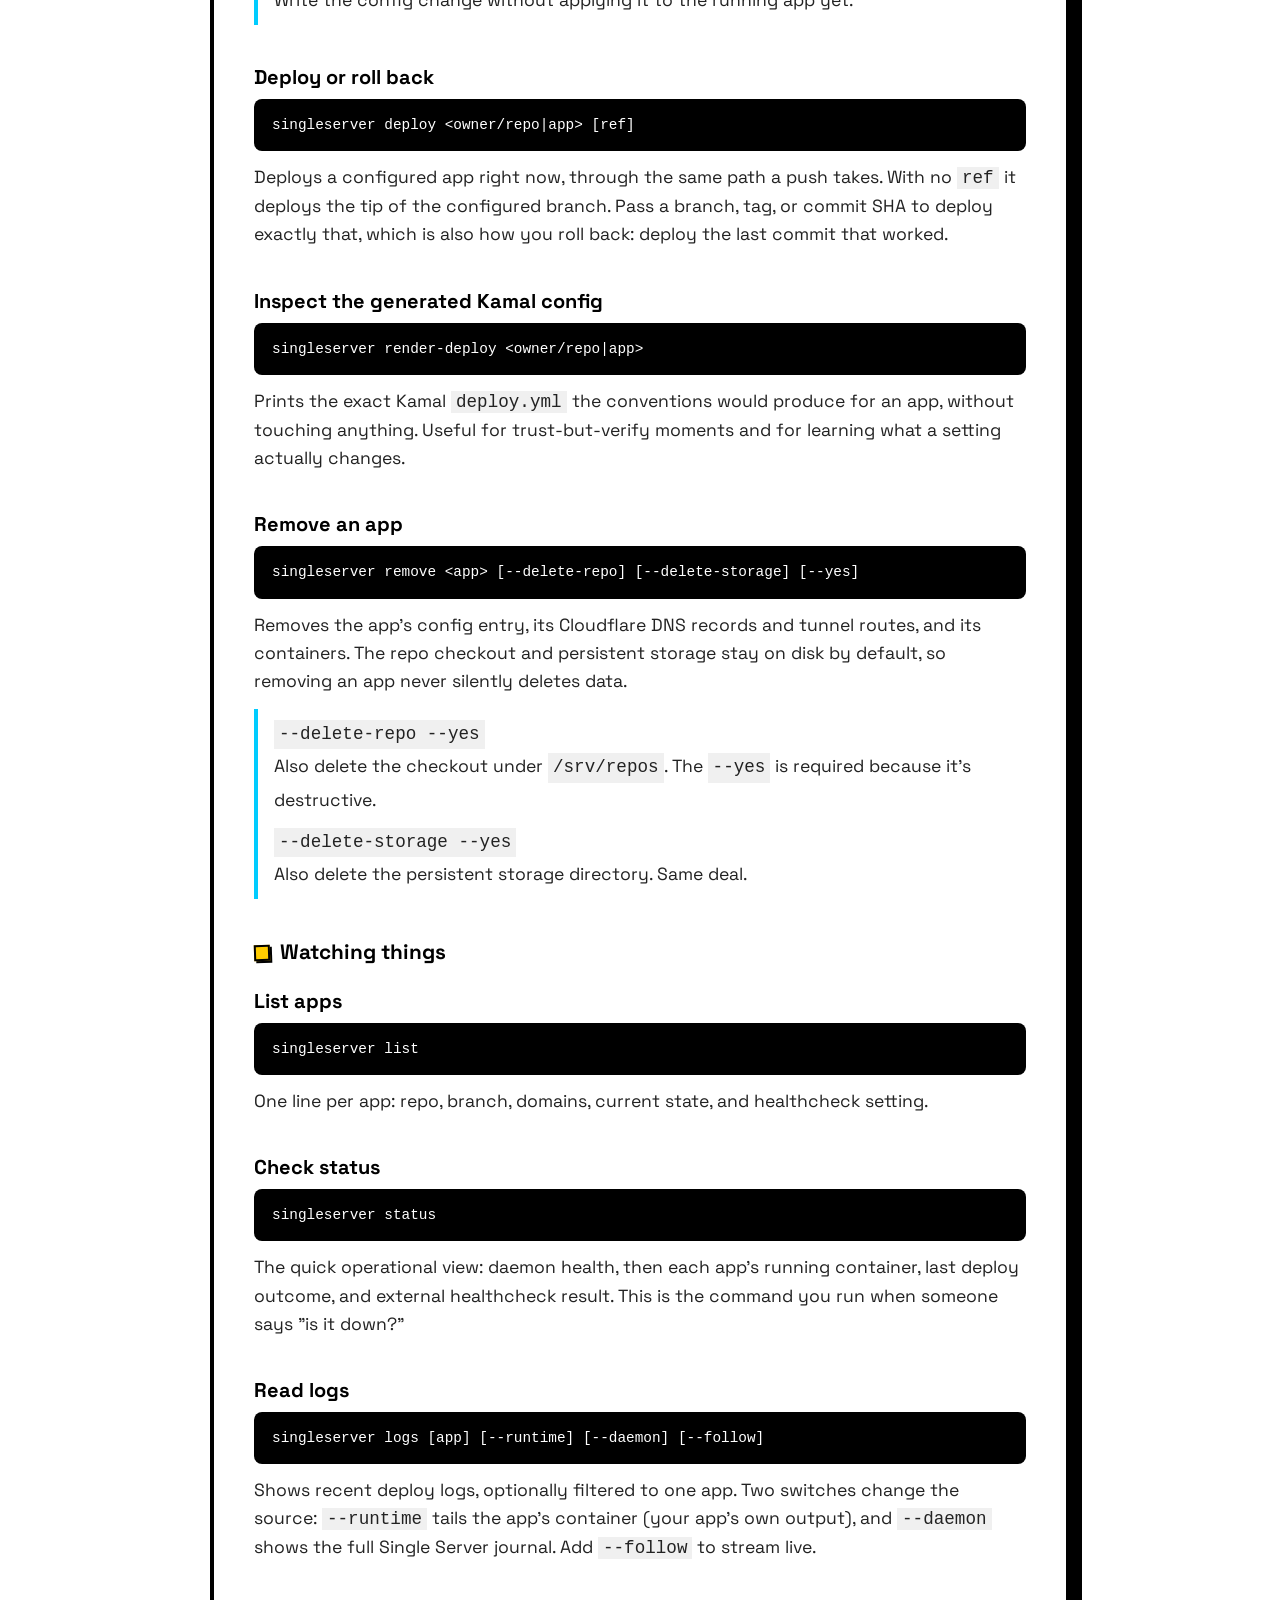
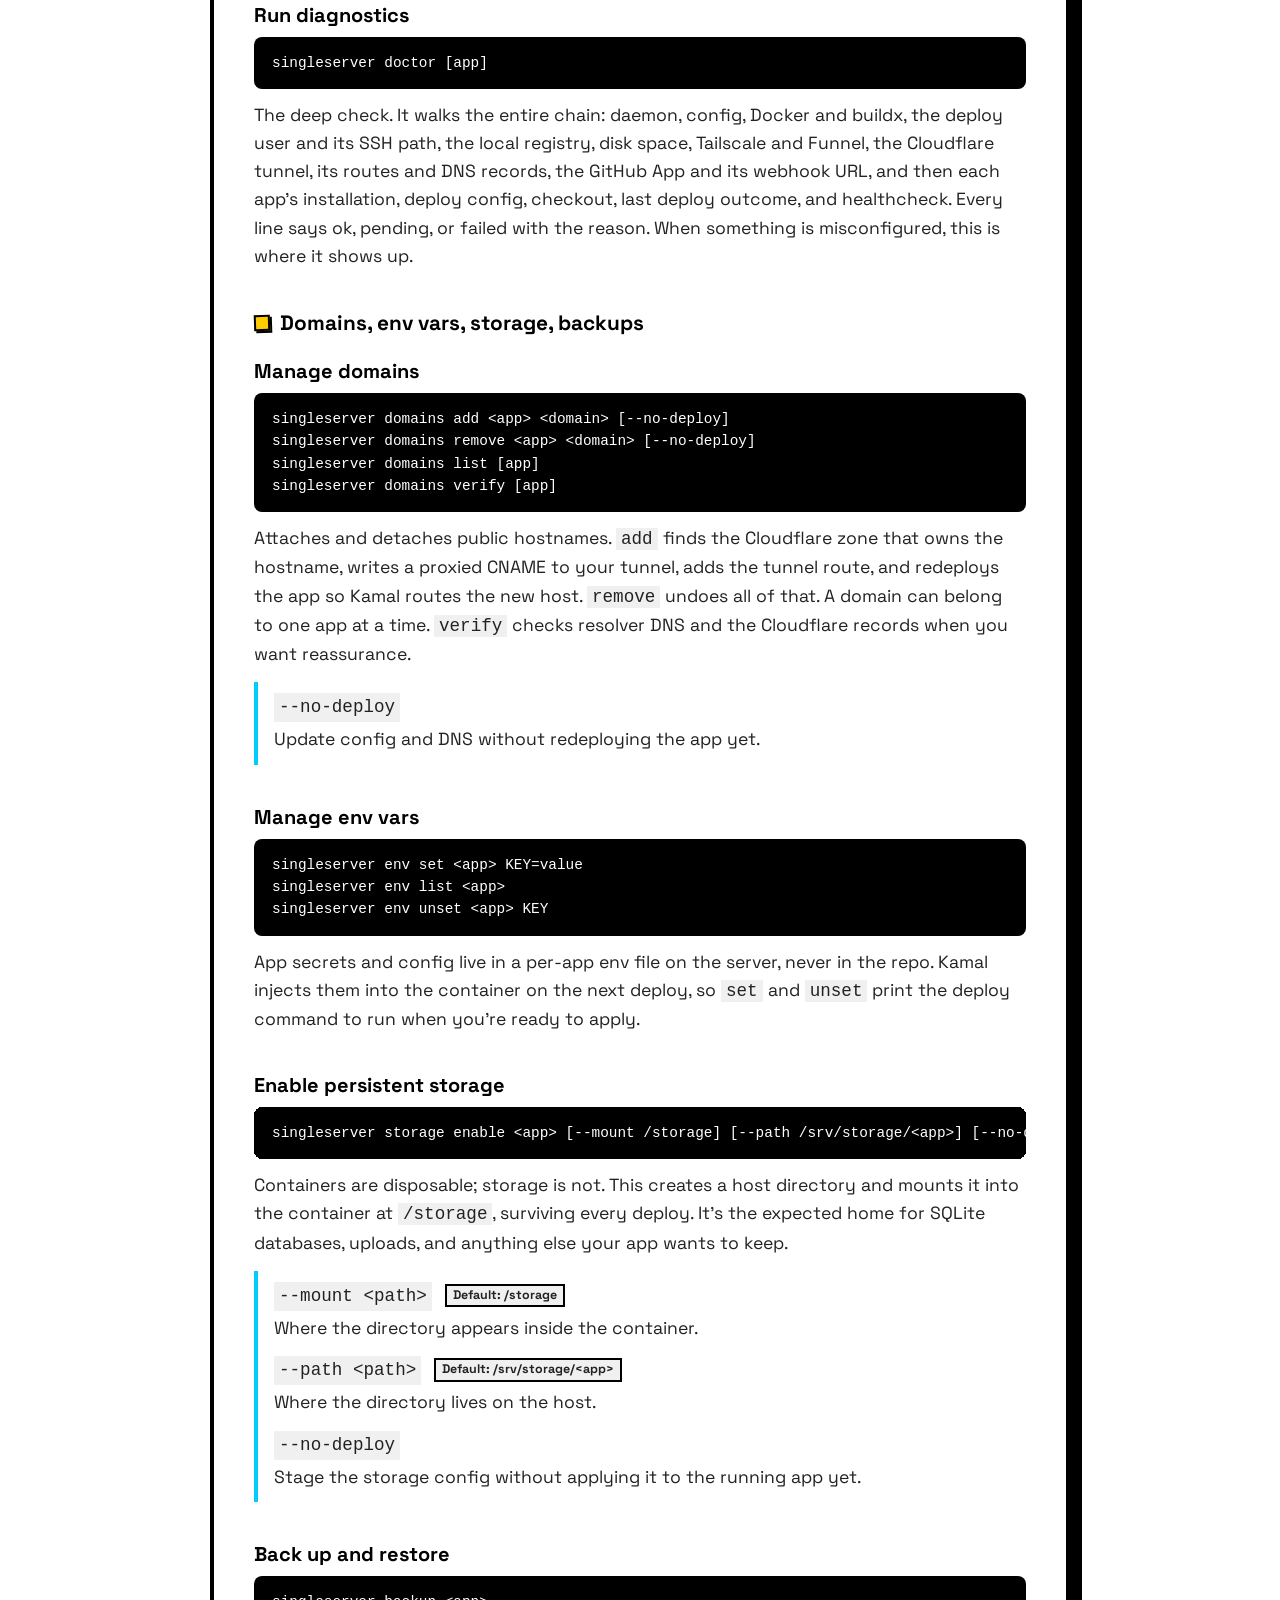
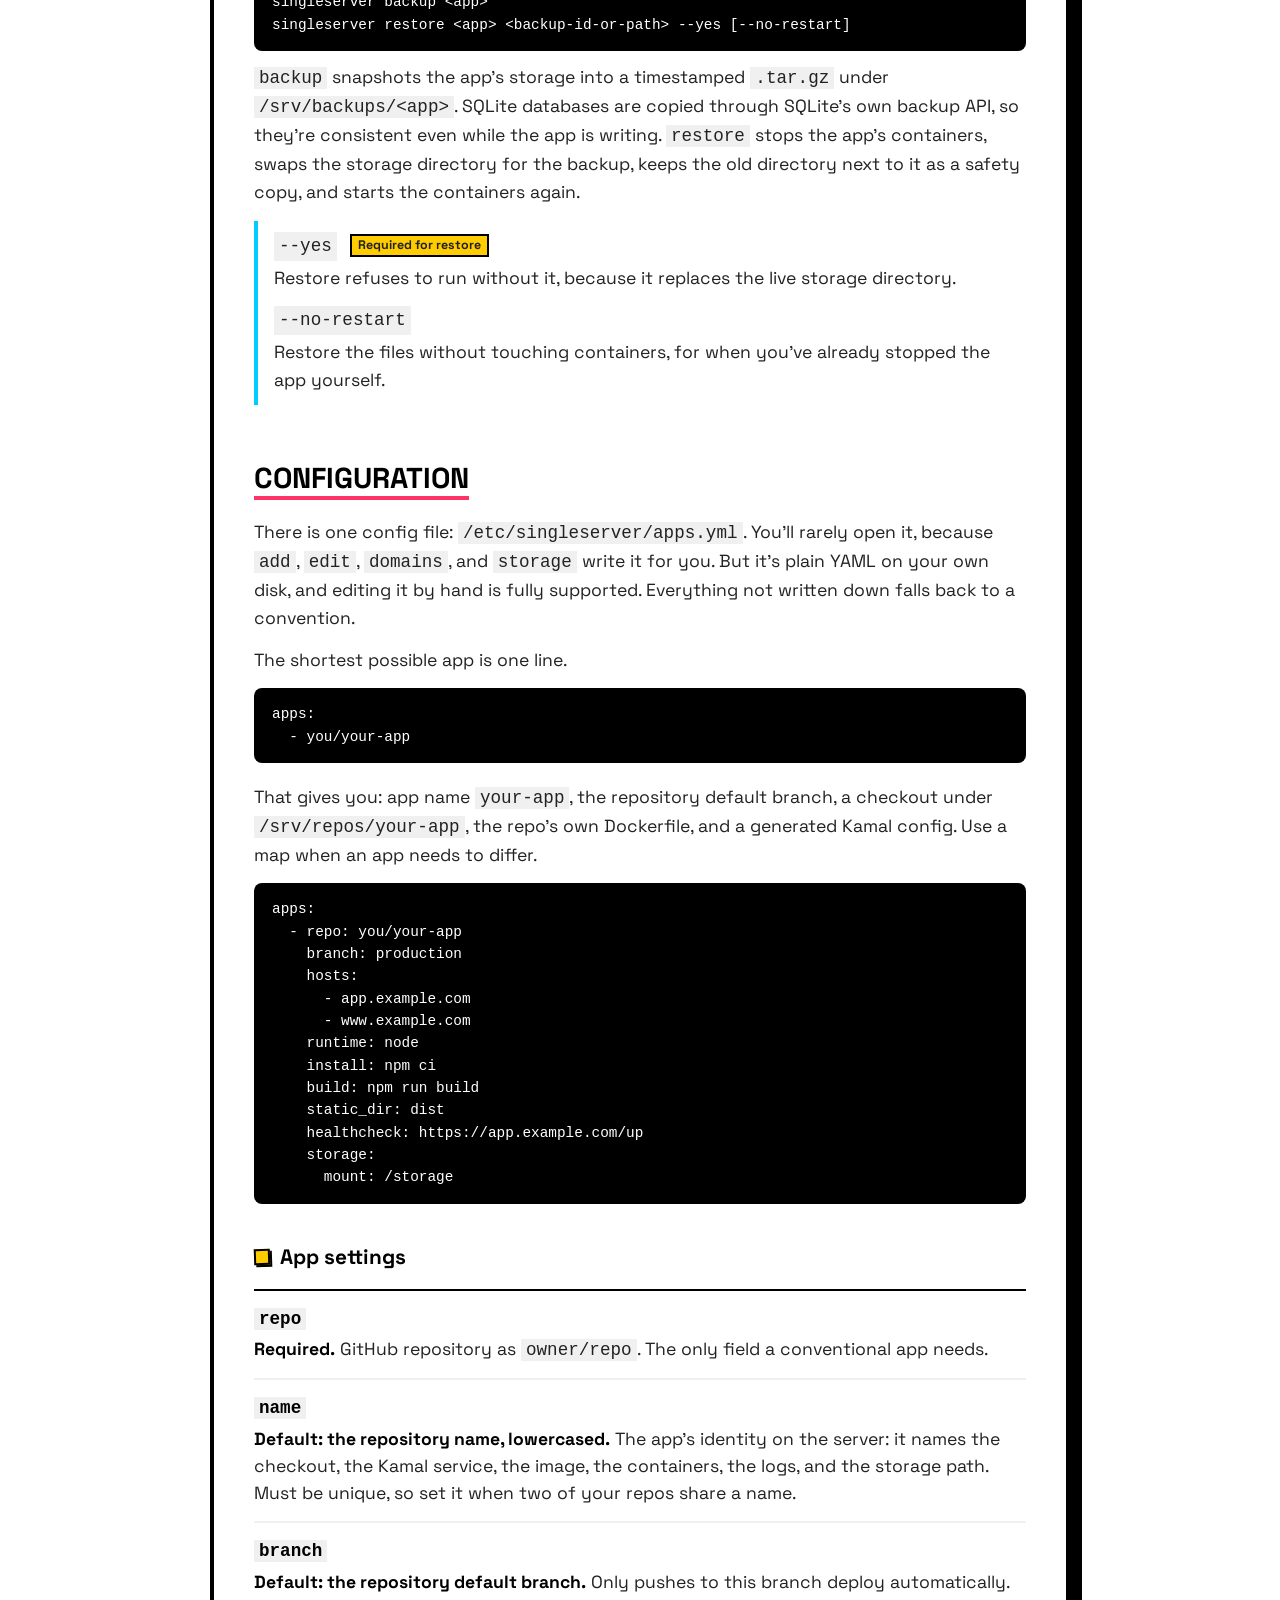
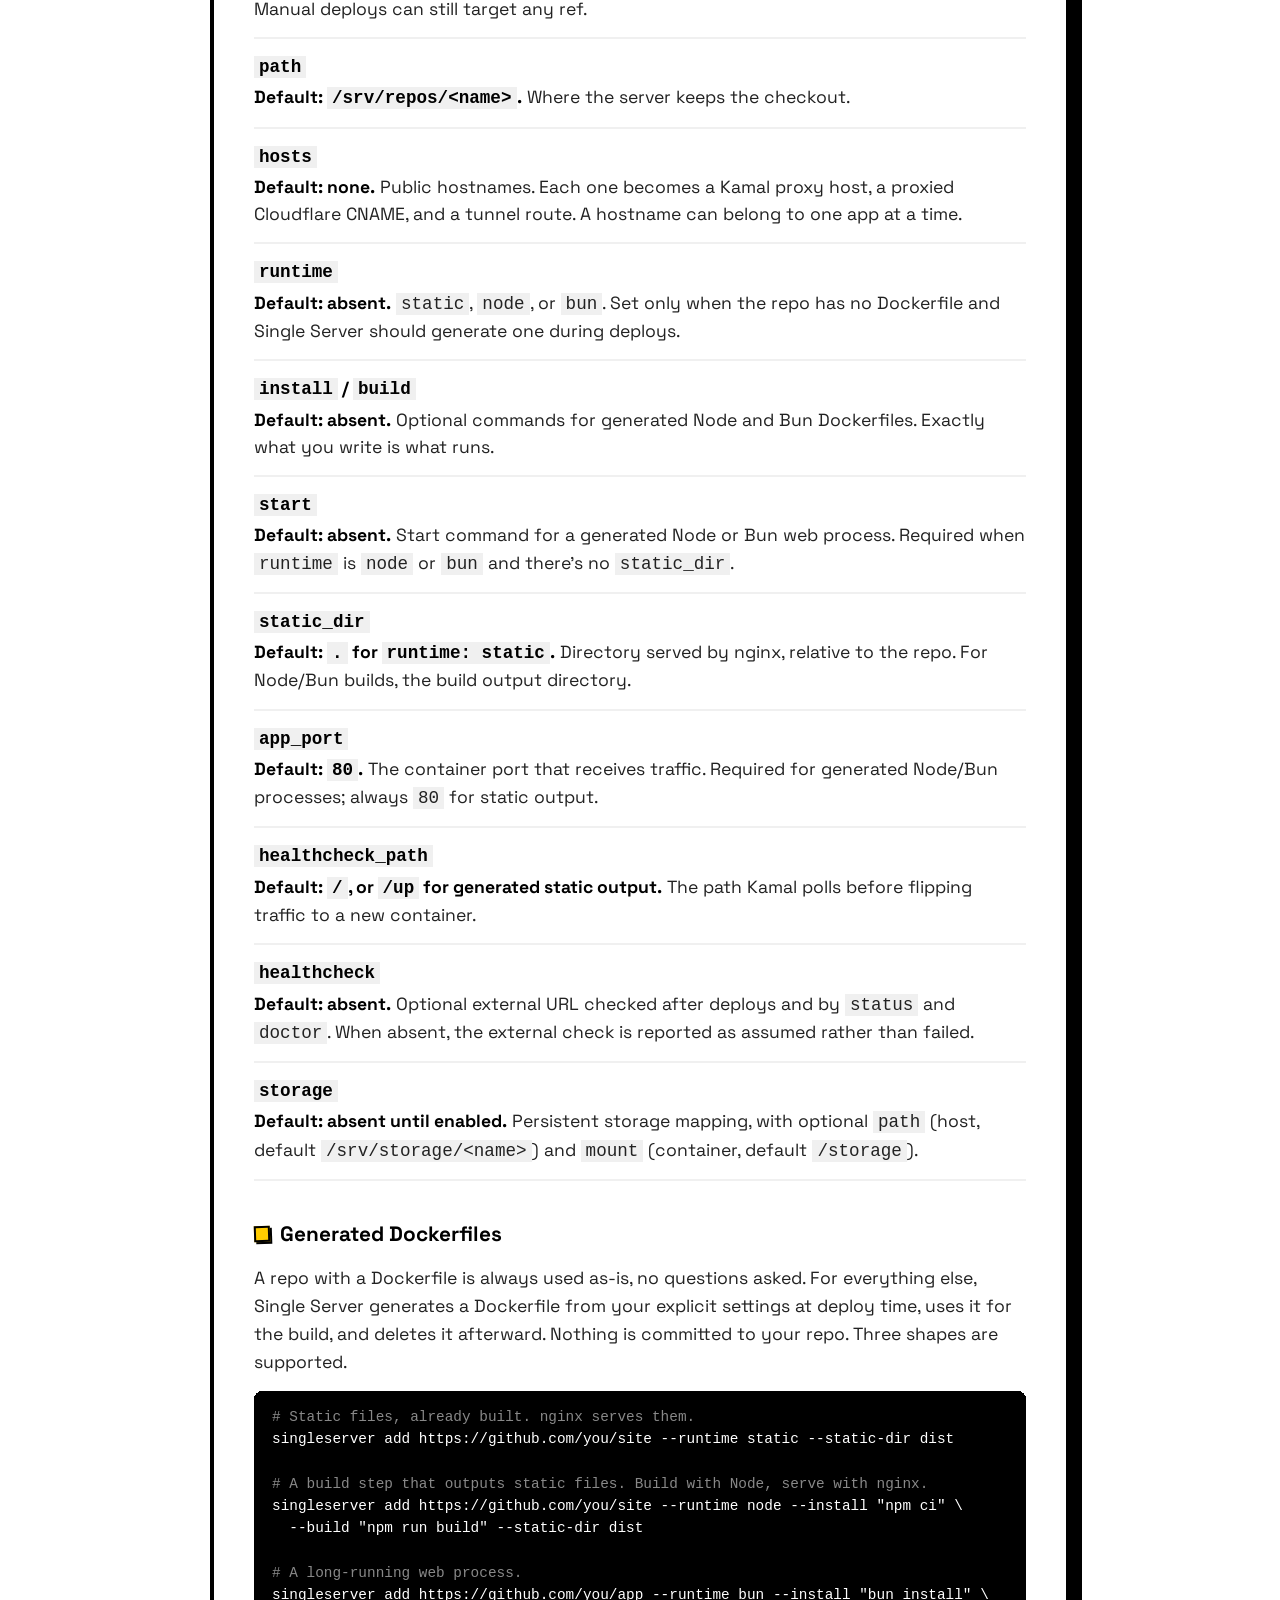
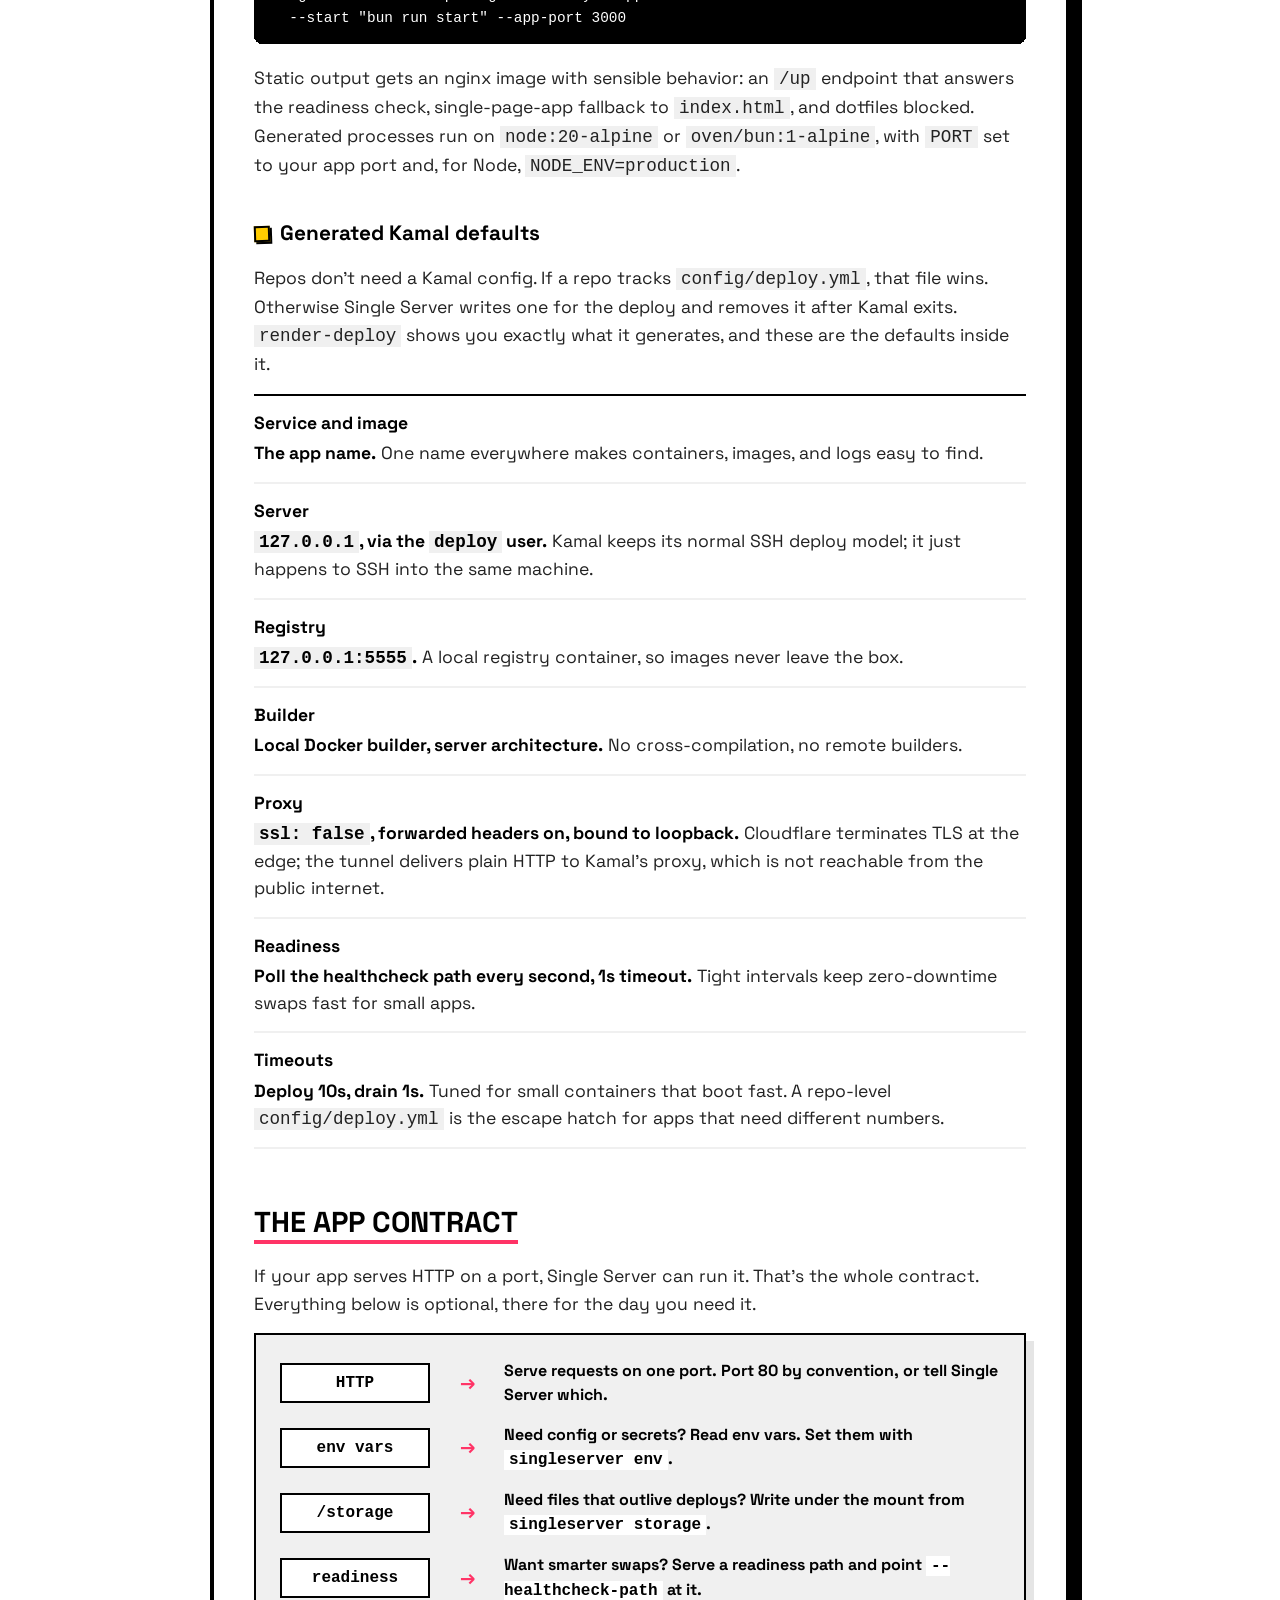
==== commit 279d42b1: "List all supported operating systems in docs quickstart The installer gained Amazon Linux 2023 and R" ====
--- a/www/docs/index.html
+++ b/www/docs/index.html
@@ -4,7 +4,14 @@
     <meta charset="UTF-8">
     <meta name="viewport" content="width=device-width, initial-scale=1.0">
     <title>Single Server Docs</title>
-    <meta name="description" content="Single Server command reference, app contract, configuration guide, and product roadmap.">
+    <meta name="description" content="How Single Server works and every command it ships: setup, deploys, domains, env vars, storage, backups, and diagnostics.">
+    <link rel="icon" href="/favicon.ico" sizes="any">
+    <link rel="icon" type="image/png" sizes="16x16" href="/favicon-16x16.png">
+    <link rel="icon" type="image/png" sizes="32x32" href="/favicon-32x32.png">
+    <link rel="icon" type="image/png" sizes="48x48" href="/favicon-48x48.png">
+    <link rel="apple-touch-icon" sizes="180x180" href="/apple-touch-icon.png">
+    <link rel="manifest" href="/site.webmanifest">
+    <meta name="theme-color" content="#ffffff">
     <link href="https://fonts.googleapis.com/css2?family=Space+Grotesk:wght@400;700&display=swap" rel="stylesheet">
     <style>
         :root {
@@ -28,7 +35,7 @@
         }
 
         main {
-            max-width: 980px;
+            max-width: 860px;
             width: 100%;
             margin: 0 auto;
             border: 4px solid var(--ink);
@@ -42,7 +49,7 @@
         .top-links {
             display: flex;
             justify-content: flex-end;
-            gap: 16px;
+            gap: 18px;
             margin-bottom: 24px;
             font-weight: 700;
         }
@@ -64,8 +71,18 @@
             line-height: 0.9;
             margin-bottom: 20px;
             font-weight: 700;
-            letter-spacing: 0;
             text-transform: lowercase;
+            display: flex;
+            align-items: center;
+            gap: 16px;
+        }
+
+        .brand-icon {
+            display: block;
+            width: auto;
+            height: 0.525em;
+            flex: 0 0 auto;
+            transform: translateY(0.078em);
         }
 
         .tagline {
@@ -82,59 +99,53 @@
         }
 
         .lede {
-            font-size: 1.2rem;
+            font-size: 1.1rem;
             line-height: 1.6;
             margin-top: 28px;
-            max-width: 760px;
-        }
-
-        section { margin-top: 46px; }
+        }
+
+        section {
+            margin-top: 56px;
+            scroll-margin-top: 24px;
+        }
 
         h2 {
             font-size: 1.8rem;
             margin-bottom: 18px;
+            line-height: 1.2;
             display: inline-block;
-            line-height: 1.2;
-        }
-
-        h2 a,
-        h3 a {
-            color: inherit;
-            text-decoration: none;
+            text-transform: uppercase;
             border-bottom: 4px solid var(--primary);
-            display: inline-flex;
+        }
+
+        h3 {
+            font-size: 1.3rem;
+            margin: 38px 0 14px;
+            display: flex;
             align-items: center;
-            gap: 8px;
-        }
-
-        h2 a::after,
-        h3 a::after {
-            content: "\2192";
-            font-size: 0.8em;
-            color: #999;
-        }
-
-        h2 a:hover,
-        h3 a:hover { border-color: var(--secondary); }
-
-        h3 {
-            font-size: 1.25rem;
-            margin: 30px 0 12px;
+            gap: 10px;
+            scroll-margin-top: 24px;
+        }
+
+        h3::before {
+            content: "";
+            width: 12px;
+            height: 12px;
+            flex: 0 0 auto;
+            background: var(--tertiary);
+            border: 2px solid var(--ink);
+            box-shadow: 2px 2px 0 var(--ink);
+            transform: rotate(-2deg);
         }
 
         p {
-            font-size: 1.05rem;
+            font-size: 1.1rem;
             line-height: 1.6;
             color: #222;
             margin-bottom: 14px;
         }
 
-        ul {
-            margin: 0 0 18px 22px;
-            color: #222;
-        }
-
-        li { margin-bottom: 8px; }
+        section > p { max-width: 800px; }
 
         code,
         pre {
@@ -149,195 +160,62 @@
         p code,
         li code {
             overflow-wrap: anywhere;
-            word-break: break-word;
         }
 
         .toc {
-            display: grid;
-            grid-template-columns: repeat(2, minmax(0, 1fr));
-            gap: 12px;
-            margin-top: 22px;
-        }
-
-        .toc a {
+            float: right;
+            width: 225px;
+            margin: 8px 0 24px 32px;
             border: 2px solid var(--ink);
             box-shadow: 5px 5px 0 var(--highlight);
+            padding: 14px 16px;
+            display: flex;
+            flex-direction: column;
+            gap: 7px;
+            background: #fff;
+        }
+
+        .toc-label {
+            font-weight: 700;
+            text-transform: uppercase;
+            font-size: 0.85rem;
+            letter-spacing: 0.04em;
+            border-bottom: 3px solid var(--primary);
+            align-self: flex-start;
+            margin-bottom: 4px;
+        }
+
+        .toc a {
             color: var(--ink);
             font-weight: 700;
-            padding: 12px;
+            font-size: 0.95rem;
+            line-height: 1.35;
+            padding: 1px 4px;
+            margin: 0 -4px;
             text-decoration: none;
         }
 
-        .toc a:hover {
-            background: var(--tertiary);
-        }
-
-        .quickstart-list {
-            display: flex;
-            flex-direction: column;
-            gap: 26px;
-            margin-top: 18px;
-        }
-
-        .quickstart-list > div {
-            display: flex;
-            flex-direction: column;
-            gap: 10px;
-        }
-
-        .quickstart-list .code-wrapper {
-            margin: 0;
-        }
-
-        .step-title {
-            font-size: 1.1rem;
-            font-weight: 700;
-            margin: 0;
-        }
-
-        .quickstart-list .code-block {
-            padding: 15px 48px 15px 20px;
-            font-size: 1rem;
-            white-space: nowrap;
-        }
-
-        .quickstart-list .copy-btn {
-            top: 50%;
-            transform: translateY(-50%);
-        }
-
-        .concept-list,
-        .settings-list {
-            list-style: none;
-            margin: 16px 0 0;
-            border-top: 2px solid var(--ink);
-        }
-
-        .concept-list li,
-        .settings-list li {
-            border-bottom: 2px solid var(--highlight);
-            margin: 0;
-            padding: 16px 0;
-        }
-
-        .concept-list strong,
-        .settings-list strong {
-            display: block;
-            color: var(--ink);
-            margin-bottom: 4px;
-        }
-
-        .setting-default {
-            display: block;
-            font-weight: 700;
-            color: var(--ink);
-            margin-bottom: 4px;
-        }
-
-        .command-list {
-            display: flex;
-            flex-direction: column;
-            gap: 38px;
-            margin-top: 20px;
-            max-width: 820px;
-        }
-
-        .command-entry {
-            padding: 0;
-        }
-
-        .command-heading {
-            display: block;
-        }
-
-        .command-heading > * {
-            min-width: 0;
-        }
-
-        .command-name {
-            display: block;
-            font-size: 1.35rem;
-            font-weight: 700;
-            line-height: 1.2;
-            margin-bottom: 10px;
-        }
-
-        .command-usage {
-            display: block;
-            width: 100%;
-            max-width: 100%;
-            overflow-x: auto;
-            white-space: pre;
-            color: #fff;
-            background: var(--ink);
-            padding: 15px 48px 15px 18px;
-            border-radius: 8px;
-            line-height: 1.45;
-            margin-bottom: 14px;
-        }
-
-        .command-description {
-            margin-bottom: 0;
-            max-width: 780px;
-        }
-
-        .command-details {
-            border-left: 4px solid var(--secondary);
-            margin-top: 16px;
-            max-width: 780px;
-            padding: 10px 0 2px 16px;
-        }
-
-        .command-details + .command-details {
-            border-left-color: var(--primary);
-            margin-top: 12px;
-        }
-
-        .option-heading {
-            color: var(--ink);
-            font-weight: 700;
-            margin-bottom: 8px;
-            font-size: 0.98rem;
-        }
-
-        .option-list {
-            list-style: none;
-            margin: 8px 0 0;
-        }
-
-        .option-list li {
-            margin: 0;
-            padding: 8px 0;
-        }
-
-        .option-list code {
-            display: inline-block;
-            margin-bottom: 5px;
-        }
-
-        .option-list span {
-            display: block;
-        }
+        .toc a:hover { background: var(--tertiary); }
 
         .code-wrapper {
             position: relative;
             margin: 14px 0 20px;
-        }
-
-        .quickstart-list .code-wrapper {
-            margin: 0;
         }
 
         .code-block {
             display: block;
             background: var(--ink);
             color: #fff;
-            padding: 16px 48px 16px 18px;
-            font-size: 0.98rem;
+            padding: 15px 48px 15px 18px;
+            font-size: 0.9rem;
             border-radius: 8px;
             overflow-x: auto;
             white-space: pre;
-        }
+            line-height: 1.55;
+        }
+
+        .code-block .accent { color: var(--secondary); }
+        .code-block .muted { color: #888; }
 
         .copy-btn {
             position: absolute;
@@ -363,17 +241,56 @@
         }
         .copy-btn svg { width: 16px; height: 16px; display: block; }
 
+        .step-list {
+            display: flex;
+            flex-direction: column;
+            gap: 24px;
+            margin-top: 18px;
+        }
+
+        .step-list > div {
+            display: flex;
+            flex-direction: column;
+            gap: 8px;
+        }
+
+        .step-list .code-wrapper { margin: 0; }
+
+        .step-title {
+            font-size: 1.1rem;
+            font-weight: 700;
+            margin: 0;
+        }
+
+        .idea-list {
+            display: flex;
+            flex-direction: column;
+            gap: 22px;
+            margin-top: 18px;
+        }
+
+        .idea-list strong {
+            display: block;
+            font-size: 1.1rem;
+            margin-bottom: 6px;
+        }
+
+        .idea-list p {
+            margin-bottom: 0;
+            max-width: 800px;
+        }
+
         .flow-box {
             background: var(--highlight);
             padding: 24px;
             border: 2px solid var(--ink);
-            margin-top: 15px;
+            margin: 15px 0 20px;
             box-shadow: 8px 8px 0 rgba(0,0,0,0.1);
         }
 
         .flow-row {
             display: grid;
-            grid-template-columns: 160px 42px 1fr;
+            grid-template-columns: 150px 42px 1fr;
             align-items: center;
             gap: 16px;
             margin-bottom: 16px;
@@ -398,8 +315,93 @@
             text-align: center;
         }
 
-        .result {
+        .result { font-weight: 700; }
+        .result code { background: #fff; }
+
+        .command-list {
+            display: flex;
+            flex-direction: column;
+            gap: 40px;
+            margin-top: 20px;
+        }
+
+        .command h4 {
+            font-size: 1.25rem;
             font-weight: 700;
+            line-height: 1.2;
+            margin-bottom: 10px;
+        }
+
+        .command .code-wrapper { margin: 0 0 12px; }
+
+        .command p {
+            margin-bottom: 0;
+            max-width: 800px;
+        }
+
+        .command p + p { margin-top: 10px; }
+
+        .option-list {
+            list-style: none;
+            border-left: 4px solid var(--secondary);
+            margin: 14px 0 0;
+            padding: 4px 0 4px 16px;
+            max-width: 780px;
+        }
+
+        .option-list li {
+            margin: 0;
+            padding: 7px 0;
+            font-size: 1.1rem;
+            line-height: 1.55;
+            color: #222;
+        }
+
+        .option-list code {
+            display: inline-block;
+            margin-bottom: 4px;
+        }
+
+        .option-list span { display: block; }
+
+        .option-list .opt-badge {
+            display: inline-block;
+            font-size: 0.78rem;
+            font-weight: 700;
+            border: 2px solid var(--ink);
+            background: var(--highlight);
+            padding: 0 6px;
+            margin-left: 8px;
+            vertical-align: 2px;
+        }
+
+        .option-list .opt-badge.req { background: var(--tertiary); }
+
+        .settings-list {
+            list-style: none;
+            margin: 16px 0 0;
+            border-top: 2px solid var(--ink);
+            max-width: 820px;
+        }
+
+        .settings-list li {
+            border-bottom: 2px solid var(--highlight);
+            margin: 0;
+            padding: 14px 0;
+            font-size: 1.1rem;
+            line-height: 1.55;
+            color: #222;
+        }
+
+        .settings-list strong {
+            display: block;
+            color: var(--ink);
+            margin-bottom: 3px;
+        }
+
+        .settings-list .default {
+            font-weight: 700;
+            color: var(--ink);
         }
 
         footer {
@@ -414,19 +416,24 @@
         @media (max-width: 760px) {
             body { padding: 24px 14px; overflow-x: hidden; }
             main {
-                max-width: calc(100vw - 36px);
                 padding: 20px;
-                width: calc(100vw - 36px);
                 box-shadow: 8px 8px 0 var(--ink);
             }
             .top-links {
                 flex-wrap: wrap;
                 justify-content: flex-start;
             }
-            h1 { font-size: 3rem; }
-            .tagline { font-size: 1.08rem; }
+            h1 { font-size: 2.6rem; gap: 10px; }
+            .tagline { font-size: 1.08rem; align-self: flex-start; }
+            header {
+                display: flex;
+                flex-direction: column;
+            }
             .toc {
-                grid-template-columns: 1fr;
+                float: none;
+                width: 100%;
+                margin: 24px 0 0;
+                order: 4;
             }
             .flow-box { padding: 20px; }
             .flow-row {
@@ -437,19 +444,12 @@
                 transform: rotate(90deg);
                 height: 22px;
             }
-            .code-block,
-            .command-usage {
+            .code-block {
+                white-space: pre-wrap;
                 overflow-wrap: anywhere;
-                white-space: pre-wrap;
                 word-break: break-word;
+                font-size: 0.9rem;
             }
-            .quickstart-list .code-block {
-                white-space: pre-wrap;
-            }
-            .command-usage {
-                width: 100%;
-            }
-            .code-block { font-size: 0.9rem; }
         }
     </style>
 </head>
@@ -462,37 +462,38 @@
     </nav>
 
     <header>
-        <h1>docs</h1>
-        <div class="tagline">The Single Server command contract.</div>
-        <p class="lede">Single Server itself is a small Go binary. It installs a systemd daemon that listens on <code>127.0.0.1</code>, keeps <code>apps.yml</code> as the deploy allowlist, receives GitHub push webhooks through your server's public setup URL, checks out the pushed commit with a GitHub App token, renders Kamal config from server-side conventions, and runs the deploy on the same machine. Docker containers, Cloudflare tunnel routes, app DNS records, env files, storage mounts, backups, and deploy logs are managed as server resources.</p>
+        <h1><img class="brand-icon" src="/server-single.svg" alt="" aria-hidden="true"><span>docs</span></h1>
+        <div class="tagline">The full manual. It's not long.</div>
+        <nav class="toc" aria-label="Table of contents">
+            <span class="toc-label">Contents</span>
+            <a href="#quickstart">Quickstart</a>
+            <a href="#big-picture">The big picture</a>
+            <a href="#deploys">What a push does</a>
+            <a href="#commands">Commands</a>
+            <a href="#config">Configuration</a>
+            <a href="#contract">The app contract</a>
+            <a href="#files">Files on your server</a>
+            <a href="#troubleshooting">When something breaks</a>
+        </nav>
+        <p class="lede">Single Server turns one Linux box into the place where all your apps live. This page covers everything it does on your behalf and every command you might use. The commands are few and the conventions are predictable, so most of this you'll read once and never need again.</p>
     </header>
 
-    <nav class="toc" aria-label="Table of contents">
-        <a href="#quickstart">Quickstart</a>
-        <a href="#concepts">Concepts</a>
-        <a href="#commands">Commands</a>
-        <a href="#config">Configuration</a>
-        <a href="#contract">App Contract</a>
-        <a href="#deploys">Deploys</a>
-        <a href="#files">Files</a>
-        <a href="#roadmap">Roadmap</a>
-    </nav>
-
     <section id="quickstart">
-        <h2><a href="#quickstart">Quickstart</a></h2>
-        <p>Start with any Linux server from Hetzner, DigitalOcean, AWS, Azure, or another provider. Run every command over SSH on that server.</p>
-        <div class="quickstart-list">
-            <div>
-                <p class="step-title">SSH to your Linux server.</p>
-                <div class="code-wrapper">
-                    <pre class="code-block">ssh root@203.0.113.10</pre>
-                    <button class="copy-btn" aria-label="Copy to clipboard">
-                        <svg viewBox="0 0 24 24" fill="currentColor"><path d="M16 1H4c-1.1 0-2 .9-2 2v14h2V3h12V1zm3 4H8c-1.1 0-2 .9-2 2v14c0 1.1.9 2 2 2h11c1.1 0 2-.9 2-2V7c0-1.1-.9-2-2-2zm0 16H8V7h11v14z"/></svg>
-                    </button>
-                </div>
-            </div>
-            <div>
-                <p class="step-title">Install and set up Single Server.</p>
+        <h2>Quickstart</h2>
+        <p>You need a fresh Linux box (Ubuntu, Debian, Amazon Linux 2023, or Rocky Linux 9, on amd64 or arm64) from any provider, root access, and about five minutes. Every command runs on the server.</p>
+
+        <div class="step-list">
+            <div>
+                <p class="step-title">SSH into the box.</p>
+                <div class="code-wrapper">
+                    <pre class="code-block">ssh root@&lt;server_ip&gt;</pre>
+                    <button class="copy-btn" aria-label="Copy to clipboard">
+                        <svg viewBox="0 0 24 24" fill="currentColor"><path d="M16 1H4c-1.1 0-2 .9-2 2v14h2V3h12V1zm3 4H8c-1.1 0-2 .9-2 2v14c0 1.1.9 2 2 2h11c1.1 0 2-.9 2-2V7c0-1.1-.9-2-2-2zm0 16H8V7h11v14z"/></svg>
+                    </button>
+                </div>
+            </div>
+            <div>
+                <p class="step-title">Run the interactive installer.</p>
                 <div class="code-wrapper">
                     <pre class="code-block">curl -fsSL https://singleserver.com/install.sh | sh</pre>
                     <button class="copy-btn" aria-label="Copy to clipboard">
@@ -501,16 +502,16 @@
                 </div>
             </div>
             <div>
-                <p class="step-title">Add your apps.</p>
-                <div class="code-wrapper">
-                    <pre class="code-block">singleserver add https://github.com/you/my-app</pre>
-                    <button class="copy-btn" aria-label="Copy to clipboard">
-                        <svg viewBox="0 0 24 24" fill="currentColor"><path d="M16 1H4c-1.1 0-2 .9-2 2v14h2V3h12V1zm3 4H8c-1.1 0-2 .9-2 2v14c0 1.1.9 2 2 2h11c1.1 0 2-.9 2-2V7c0-1.1-.9-2-2-2zm0 16H8V7h11v14z"/></svg>
-                    </button>
-                </div>
-            </div>
-            <div>
-                <p class="step-title">Check what is running.</p>
+                <p class="step-title">Add an app.</p>
+                <div class="code-wrapper">
+                    <pre class="code-block">singleserver add https://github.com/you/your-app</pre>
+                    <button class="copy-btn" aria-label="Copy to clipboard">
+                        <svg viewBox="0 0 24 24" fill="currentColor"><path d="M16 1H4c-1.1 0-2 .9-2 2v14h2V3h12V1zm3 4H8c-1.1 0-2 .9-2 2v14c0 1.1.9 2 2 2h11c1.1 0 2-.9 2-2V7c0-1.1-.9-2-2-2zm0 16H8V7h11v14z"/></svg>
+                    </button>
+                </div>
+            </div>
+            <div>
+                <p class="step-title">See where things stand.</p>
                 <div class="code-wrapper">
                     <pre class="code-block">singleserver status</pre>
                     <button class="copy-btn" aria-label="Copy to clipboard">
@@ -519,461 +520,517 @@
                 </div>
             </div>
         </div>
-        <p>After that, pushing to the configured branch should deploy automatically.</p>
+
+        <p>The installer puts Docker, Kamal, Tailscale, cloudflared, and the <code>singleserver</code> binary on the box, then walks you through three connections: a Tailscale login, a Cloudflare API token, and a one-click GitHub App setup page. Each prompt explains itself, and the installer is safe to rerun if you bail halfway.</p>
+        <p>From here on, every push to the configured branch deploys automatically. That was the whole setup.</p>
     </section>
 
-    <section id="concepts">
-        <h2><a href="#concepts">Concepts</a></h2>
-        <ul class="concept-list">
-            <li><strong>Your server</strong> The server is both the deploy controller and the runtime host. The daemon, Docker, Kamal, Tailscale, Git checkouts, deploy credentials, app config, persistent storage, backups, and logs all live on this one machine. That is why normal operations happen from the server instead of across repo settings, CI runners, and separate dashboards.</li>
-            <li><strong>The daemon</strong> The daemon listens locally on <code>127.0.0.1</code>. Tailscale Funnel exposes the small public surface it needs: the GitHub setup page and signed GitHub webhooks. When a webhook arrives, the daemon verifies the signature, checks the repository and branch against <code>apps.yml</code>, fetches the exact pushed SHA, runs the deploy, writes logs, and reports the result.</li>
-            <li><strong>GitHub App</strong> The GitHub App is how the server receives push events and reads code. It sends signed webhooks to your server, issues short-lived installation tokens for repository fetches, and lets the daemon write pending, success, and failure commit statuses back to GitHub. GitHub triggers the deploy, but the deploy runs on your server.</li>
-            <li><strong><code>apps.yml</code></strong> This is the central app registry and deployment allowlist. Installing the GitHub App on a repository only grants access; it does not make that repository deployable. A pushed repository must also match an app entry in <code>/etc/singleserver/apps.yml</code>, and the pushed branch must match that app's configured branch.</li>
-            <li><strong>App containers</strong> Every app runs in its own Docker container. Single Server prepares the checkout and generated deploy config, then Kamal builds the image, starts the replacement container, runs the healthcheck, and moves traffic only after the new container is ready. Kamal's proxy binds to the server loopback interface, so app traffic comes from cloudflared instead of exposing the proxy directly on the public internet.</li>
-            <li><strong>Tailscale</strong> Tailscale provides private server access and the public webhook URL. Tailscale SSH lets operators reach the server without managing SSH keys on every workstation. Tailscale Funnel forwards GitHub setup and webhook requests from the server's <code>*.ts.net</code> URL to the daemon's local port.</li>
-            <li><strong>Cloudflare Tunnel</strong> Cloudflare is the public edge for app domains. Single Server creates proxied CNAME records to a Cloudflare Tunnel, keeps cloudflared routes in sync, and lets Cloudflare handle public TLS, proxying, CDN features, and DDoS protection while the server IP stays hidden.</li>
-            <li><strong>Central state</strong> Domains, server-side environment files, storage mounts, backups, deploy logs, and provider credentials are server concerns. Repositories stay focused on application code and a Dockerfile. When an app needs an exception, the exception belongs in <code>apps.yml</code> or a server-side command, not in GitHub Actions secrets or a repo-specific runner.</li>
-        </ul>
+    <section id="big-picture">
+        <h2>The big picture</h2>
+        <p>There's no magic in here. Single Server is boring, proven tools wired together, plus one small Go binary. Knowing how the pieces relate makes everything else on this page obvious.</p>
+
+        <div class="idea-list">
+            <div>
+                <strong>Your server is the platform.</strong>
+                <p>The daemon, the CLI, Docker, Kamal, the git checkouts, app config, secrets, persistent storage, backups, and logs all live on one machine. There is no control plane in somebody else's cloud and no dashboard to host. When you want to know what's going on, you SSH in and ask.</p>
+            </div>
+            <div>
+                <strong>One binary, two jobs.</strong>
+                <p>The <code>singleserver</code> binary runs as a systemd daemon that deploys your apps, and doubles as the CLI you use over SSH. Both read and write the same server-side state, so the CLI always reflects what the daemon actually did.</p>
+            </div>
+            <div>
+                <strong>apps.yml is the allowlist.</strong>
+                <p>Installing the GitHub App on a repository only grants access. Nothing deploys unless the repo is listed in <code>/etc/singleserver/apps.yml</code>, and pushes deploy only when they land on the app's configured branch. Everything else GitHub sends gets politely ignored.</p>
+            </div>
+            <div>
+                <strong>GitHub triggers, your server deploys.</strong>
+                <p>During setup, Single Server creates a GitHub App for you. That's GitHub's own mechanism for giving Single Server limited, revocable access to your repos: it sends signed push events, hands the daemon short-lived tokens to fetch the pushed commit, and lets the daemon mark each commit as pending, deployed, or failed. No deploy keys, no GitHub Actions secrets, no per-repo webhooks.</p>
+            </div>
+            <div>
+                <strong>Tailscale is the private way in.</strong>
+                <p>Tailscale SSH gets you into the box without exposing SSH to the public internet. Tailscale Funnel gives GitHub a public URL to reach the daemon's webhook endpoint, so the server itself never needs a domain name or a DNS record.</p>
+            </div>
+            <div>
+                <strong>Cloudflare is the public way in.</strong>
+                <p>App domains point at Cloudflare, not at your server. Single Server creates proxied DNS records and a Cloudflare Tunnel, so visitors get TLS, CDN, and DDoS protection at Cloudflare's edge while traffic reaches your apps through the tunnel. Kamal's proxy binds to loopback only, and your server's IP stays hidden.</p>
+            </div>
+            <div>
+                <strong>Docker and Kamal do the heavy lifting.</strong>
+                <p>Every app runs in its own container, built on the server and pushed through a local registry. Kamal starts the container with the new release and flips traffic over once it's healthy, so deploys land with zero downtime and one app's dependency mess can't leak into another.</p>
+            </div>
+        </div>
     </section>
 
-    <section id="commands">
-        <h2><a href="#commands">Commands</a></h2>
-        <p>Commands are grouped by setup, app operations, and server management. Each command owns its arguments, subcommands, and options directly below the command form, so there is no separate options table to cross-reference.</p>
-
-        <h3><a href="#setup-commands">Setup</a></h3>
-        <div class="command-list" id="setup-commands">
-            <div class="command-entry">
-                <div class="command-heading">
-                    <span class="command-name">Install</span>
-                    <code class="command-usage">curl -fsSL https://singleserver.com/install.sh | sh</code>
-                    <p class="command-description">Installs Docker, Kamal, Tailscale, cloudflared, the hosted <code>singleserver</code> Linux binary, the <code>singleserver.service</code> daemon, and base config files. Then it runs first-run setup: connects or repairs Tailscale SSH and Funnel, connects Cloudflare Tunnel and DNS for app domains, prints the GitHub App setup URL once a Funnel URL exists, and runs diagnostics. In an interactive SSH session it prompts for Tailscale login and a Cloudflare API token; unattended installs can pass <code>TAILSCALE_AUTHKEY</code>, <code>CLOUDFLARE_API_TOKEN</code>, and optionally <code>SINGLESERVER_CLOUDFLARE_ZONE</code>. The installer is safe to rerun.</p>
-                </div>
-            </div>
-
-            <div class="command-entry">
-                <div class="command-heading">
-                    <span class="command-name">Repair Tailscale connection</span>
-                    <code class="command-usage">singleserver tailscale connect [options]</code>
-                    <p class="command-description">Connects or repairs Tailscale on the server, enables Tailscale SSH when possible, starts Tailscale Funnel for the daemon's local port, and stores the resulting <code>*.ts.net</code> URL as the GitHub setup and webhook URL.</p>
-                </div>
-                <div class="command-details">
-                    <p class="option-heading"><code>singleserver tailscale connect</code> options</p>
-                    <ul class="option-list">
-                        <li><code>--auth-key &lt;key&gt;</code><span>Use a Tailscale auth key for unattended server joins. Prefer <code>TS_AUTHKEY</code> or <code>TAILSCALE_AUTHKEY</code> in automation so the key does not land in shell history.</span></li>
-                        <li><code>--hostname &lt;name&gt;</code><span>Set the Tailscale machine name during an unattended join.</span></li>
-                    </ul>
-                </div>
-            </div>
-
-            <div class="command-entry">
-                <div class="command-heading">
-                    <span class="command-name">Repair GitHub connection</span>
-                    <code class="command-usage">singleserver github connect</code>
-                    <p class="command-description">Prints the GitHub App setup URL again, creates a setup token if needed, and restarts the daemon so the browser setup page can create or reconnect the GitHub App. The GitHub App needs repository contents read, commit statuses write, and push events.</p>
-                </div>
-            </div>
-
-            <div class="command-entry">
-                <div class="command-heading">
-                    <span class="command-name">Repair Cloudflare Tunnel</span>
-                    <code class="command-usage">singleserver cloudflare connect [options]</code>
-                    <p class="command-description">Connects Cloudflare as the app-domain ingress provider. It creates or reuses a Cloudflare Tunnel, writes the cloudflared config and service, and prepares future app-domain commands to create proxied CNAME records and tunnel routes.</p>
-                </div>
-                <div class="command-details">
-                    <p class="option-heading"><code>singleserver cloudflare connect</code> options</p>
-                    <ul class="option-list">
-                        <li><code>--zone &lt;domain&gt;</code><span>Cloudflare zone to manage. If omitted, Single Server uses the accessible zone when there is only one.</span></li>
-                        <li><code>--tunnel &lt;name&gt;</code><span>Cloudflare Tunnel name. Defaults to a host-specific name like <code>singleserver-my-host</code>.</span></li>
-                    </ul>
-                </div>
-            </div>
-        </div>
-
-        <h3><a href="#app-commands">Apps</a></h3>
-        <div class="command-list" id="app-commands">
-            <div class="command-entry" id="add-options">
-                <div class="command-heading">
-                    <span class="command-name">Add an app</span>
-                    <code class="command-usage">singleserver add https://github.com/owner/repo [options]</code>
-                    <p class="command-description">Adds a GitHub repository, verifies app access, checks for a Dockerfile, writes <code>apps.yml</code>, validates the generated Kamal config, configures app routing, deploys the current branch tip, runs the healthcheck, and prints the live URL.</p>
-                </div>
-                <div class="command-details">
-                    <p class="option-heading"><code>singleserver add</code> arguments</p>
-                    <ul class="option-list">
-                        <li><code>&lt;github-url&gt;</code><span>Required. A URL like <code>https://github.com/owner/repo</code>. Single Server stores it as <code>owner/repo</code>.</span></li>
-                    </ul>
-                </div>
-                <div class="command-details">
-                    <p class="option-heading"><code>singleserver add</code> options</p>
-                    <ul class="option-list">
-                        <li><code>--branch &lt;name&gt;</code><span>Deploy only this branch. Defaults to the repository default branch.</span></li>
-                        <li><code>--app-port &lt;port&gt;</code><span>Container port used by the generated Kamal proxy. Defaults to <code>80</code>.</span></li>
-                        <li><code>--healthcheck-path &lt;path&gt;</code><span>Path Kamal uses for container healthchecks. Defaults to <code>/up</code>.</span></li>
-                        <li><code>--healthcheck &lt;url&gt;</code><span>External URL Single Server checks after deploys and in <code>status</code>/<code>doctor</code>.</span></li>
-                        <li><code>--name &lt;app&gt;</code><span>Override the app name. Defaults to the repository name lowercased.</span></li>
-                        <li><code>--no-deploy</code><span>Configure the app but wait for the next push or manual deploy.</span></li>
-                    </ul>
-                </div>
-            </div>
-
-            <div class="command-entry">
-                <div class="command-heading">
-                    <span class="command-name">Deploy manually</span>
-                    <code class="command-usage">singleserver deploy &lt;owner/repo|app&gt; [ref]</code>
-                    <p class="command-description">Deploys a configured app immediately. If <code>ref</code> is omitted, it deploys the configured branch or the repository default branch. Manual deploys use the same checkout, build, rollout, healthcheck, and GitHub status path as push-triggered deploys.</p>
-                </div>
-                <div class="command-details">
-                    <p class="option-heading"><code>singleserver deploy</code> arguments</p>
-                    <ul class="option-list">
-                        <li><code>&lt;owner/repo|app&gt;</code><span>Configured repository or app name to deploy.</span></li>
-                        <li><code>[ref]</code><span>Optional branch, tag, or commit SHA. If omitted, Single Server uses the app's configured production branch.</span></li>
-                    </ul>
-                </div>
-            </div>
-
-            <div class="command-entry">
-                <div class="command-heading">
-                    <span class="command-name">List apps</span>
-                    <code class="command-usage">singleserver list</code>
-                    <p class="command-description">Prints configured apps, their repositories, branches, domains, healthcheck URLs, and current health state.</p>
-                </div>
-            </div>
-
-            <div class="command-entry">
-                <div class="command-heading">
-                    <span class="command-name">Check status</span>
-                    <code class="command-usage">singleserver status</code>
-                    <p class="command-description">Summarizes daemon health, app deploy status, app domains, runtime state, and healthchecks. This is the quick operational view.</p>
-                </div>
-            </div>
-
-            <div class="command-entry">
-                <div class="command-heading">
-                    <span class="command-name">Run diagnostics</span>
-                    <code class="command-usage">singleserver doctor [app]</code>
-                    <p class="command-description">Runs deeper checks for daemon health, config validity, deploy user SSH, local registry, Tailscale, GitHub App access, generated deploy config, checkout state, recent deploy outcome, disk, Docker, Cloudflare Tunnel routes, Cloudflare DNS targets, resolver DNS, and healthchecks.</p>
-                </div>
-            </div>
-
-            <div class="command-entry">
-                <div class="command-heading">
-                    <span class="command-name">View logs</span>
-                    <code class="command-usage">singleserver logs [app] [options]</code>
-                    <p class="command-description">Shows deploy logs by default. Filter by app name when provided, use <code>--runtime</code> for app container logs, <code>--daemon</code> for the full Single Server journal, and <code>--follow</code> to stream.</p>
-                </div>
-                <div class="command-details">
-                    <p class="option-heading"><code>singleserver logs</code> options</p>
-                    <ul class="option-list">
-                        <li><code>[app]</code><span>Optional app name or repository. Without it, Single Server shows recent deploy logs for all apps.</span></li>
-                        <li><code>--runtime</code><span>Show logs from the app container instead of the Single Server daemon journal. Requires an app.</span></li>
-                        <li><code>--daemon</code><span>Show the full Single Server service journal instead of only deploy lines.</span></li>
-                        <li><code>--follow</code><span>Stream new log lines instead of printing the recent tail.</span></li>
-                    </ul>
-                </div>
-            </div>
-
-            <div class="command-entry">
-                <div class="command-heading">
-                    <span class="command-name">Inspect deploy config</span>
-                    <code class="command-usage">singleserver render-deploy &lt;owner/repo|app&gt;</code>
-                    <p class="command-description">Prints the generated Kamal <code>deploy.yml</code> for a configured app. Use this when you want to see exactly what conventions produced before a deploy.</p>
-                </div>
-            </div>
-
-            <div class="command-entry">
-                <div class="command-heading">
-                    <span class="command-name">Remove an app</span>
-                    <code class="command-usage">singleserver remove &lt;app&gt; [options]</code>
-                    <p class="command-description">Removes an app from config, stops containers, removes routes, and removes matching DNS records. Repo checkouts and persistent storage are kept by default and deleted only with explicit confirmation.</p>
-                </div>
-                <div class="command-details">
-                    <p class="option-heading"><code>singleserver remove</code> options</p>
-                    <ul class="option-list">
-                        <li><code>--delete-storage --yes</code><span>Delete the app's persistent storage directory after removing config and stopping containers.</span></li>
-                        <li><code>--delete-repo --yes</code><span>Delete the app's repository checkout after removing config and stopping containers.</span></li>
-                    </ul>
-                </div>
-            </div>
-        </div>
-
-        <h3><a href="#management-commands">Management</a></h3>
-        <div class="command-list" id="management-commands">
-            <div class="command-entry">
-                <div class="command-heading">
-                    <span class="command-name">Manage domains</span>
-                    <code class="command-usage">singleserver domains &lt;subcommand&gt; ...</code>
-                    <p class="command-description">Adds, removes, lists, and verifies app domains. Domain changes update central config, Cloudflare DNS and tunnel routes when connected, and redeploy the app so Kamal picks up the new proxy config.</p>
-                </div>
-                <div class="command-details">
-                    <p class="option-heading"><code>singleserver domains</code> subcommands</p>
-                    <ul class="option-list">
-                        <li><code>add &lt;app&gt; &lt;domain&gt;</code><span>Add the hostname to the app, create or update the proxied Cloudflare DNS record and tunnel route, set a default external healthcheck if one is missing, and redeploy the app.</span></li>
-                        <li><code>remove &lt;app&gt; &lt;domain&gt;</code><span>Remove the hostname from the app, remove the matching Cloudflare DNS record and tunnel route, clear a matching default healthcheck, and redeploy the app.</span></li>
-                        <li><code>list [app]</code><span>Print all configured domains, optionally scoped to one app.</span></li>
-                        <li><code>verify [app]</code><span>Check resolver DNS and Cloudflare DNS records when available, optionally scoped to one app.</span></li>
-                    </ul>
-                </div>
-                <div class="command-details">
-                    <p class="option-heading"><code>singleserver domains add/remove</code> options</p>
-                    <ul class="option-list">
-                        <li><code>--no-deploy</code><span>Use with <code>add</code> or <code>remove</code> to update config, Cloudflare DNS, and tunnel routes without redeploying immediately.</span></li>
-                    </ul>
-                </div>
-            </div>
-
-            <div class="command-entry">
-                <div class="command-heading">
-                    <span class="command-name">Manage environment</span>
-                    <code class="command-usage">singleserver env &lt;subcommand&gt; &lt;app&gt; ...</code>
-                    <p class="command-description">Sets, lists, and removes app environment variables and secrets on the server. Secrets stay out of GitHub repositories and are injected into the app on the next deploy.</p>
-                </div>
-                <div class="command-details">
-                    <p class="option-heading"><code>singleserver env</code> subcommands</p>
-                    <ul class="option-list">
-                        <li><code>set &lt;app&gt; KEY=value</code><span>Write or replace one app environment value in the server-side env file, then print the deploy command that will apply it.</span></li>
-                        <li><code>list &lt;app&gt;</code><span>Print environment values currently stored for the app.</span></li>
-                        <li><code>unset &lt;app&gt; KEY</code><span>Remove one app environment value from the server-side env file, then print the deploy command that will apply the removal.</span></li>
-                    </ul>
-                </div>
-            </div>
-
-            <div class="command-entry">
-                <div class="command-heading">
-                    <span class="command-name">Enable storage</span>
-                    <code class="command-usage">singleserver storage enable &lt;app&gt; [options]</code>
-                    <p class="command-description">Creates persistent storage for SQLite databases, uploads, and other app-owned files, updates app config, and redeploys the app so Kamal mounts it into the container.</p>
-                </div>
-                <div class="command-details">
-                    <p class="option-heading"><code>singleserver storage enable</code> options</p>
-                    <ul class="option-list">
-                        <li><code>--mount &lt;path&gt;</code><span>Container mount path. Defaults to <code>/storage</code>.</span></li>
-                        <li><code>--path &lt;path&gt;</code><span>Host storage path. Defaults to <code>/srv/storage/&lt;app&gt;</code>.</span></li>
-                        <li><code>--no-deploy</code><span>Stage the storage config without applying it to the running app immediately.</span></li>
-                    </ul>
-                </div>
-            </div>
-
-            <div class="command-entry">
-                <div class="command-heading">
-                    <span class="command-name">Back up an app</span>
-                    <code class="command-usage">singleserver backup &lt;app&gt;</code>
-                    <p class="command-description">Creates a timestamped <code>.tar.gz</code> backup from the app's configured persistent storage. SQLite databases are copied through SQLite's backup API before the archive is written.</p>
-                </div>
-            </div>
-
-            <div class="command-entry">
-                <div class="command-heading">
-                    <span class="command-name">Restore an app</span>
-                    <code class="command-usage">singleserver restore &lt;app&gt; &lt;backup-id-or-path&gt; --yes [options]</code>
-                    <p class="command-description">Restores an app backup after explicit confirmation, replaces the storage directory, keeps the previous storage directory as a rollback copy, and restarts the app containers with the restored data.</p>
-                </div>
-                <div class="command-details">
-                    <p class="option-heading"><code>singleserver restore</code> options</p>
-                    <ul class="option-list">
-                        <li><code>--yes</code><span>Required. Confirms that the current storage directory should be replaced.</span></li>
-                        <li><code>--no-restart</code><span>Restore files without stopping or restarting app containers. Use only when you have already stopped the app yourself.</span></li>
-                    </ul>
-                </div>
-            </div>
-
-            <div class="command-entry">
-                <div class="command-heading">
-                    <span class="command-name">Upgrade Single Server</span>
-                    <code class="command-usage">singleserver upgrade</code>
-                    <p class="command-description">Downloads the latest release, restarts the service, and runs <code>singleserver doctor</code> to verify the server after the upgrade.</p>
-                </div>
-            </div>
-        </div>
-    </section>
-
-    <section id="config">
-        <h2><a href="#config">Configuration</a></h2>
-        <p>Single Server is convention over configuration. The normal path is to add an app with only its GitHub URL. From that one input, Single Server infers the app name, checkout path, deploy branch, app domain, healthcheck path, generated Kamal config, and the default storage location when storage is enabled.</p>
-        <p>The conventions are meant to be predictable rather than hidden. <code>/etc/singleserver/apps.yml</code> is the central override file when an app needs to differ from the defaults, such as a non-default branch, multiple domains, a different container port, a custom healthcheck, or a storage mount.</p>
-
-        <h3 id="conventions"><a href="#conventions">Conventions</a></h3>
-        <ul class="concept-list">
-            <li><strong>Repository</strong> A GitHub URL like <code>https://github.com/owner/repo</code> is normalized to <code>owner/repo</code> in <code>apps.yml</code>. The URL form is the user-facing command shape; the compact form is the stored config shape.</li>
-            <li><strong>App name</strong> The app name defaults to the repository name, lowercased. It must be unique on the server because it becomes the stable identifier used for the checkout path, generated Kamal service name, image name, container names, logs, storage paths, and inferred domains.</li>
-            <li><strong>Branch</strong> Deploys default to the repository default branch. Set <code>branch</code> only when production deploys should follow a different branch, such as <code>main</code>, <code>master</code>, or <code>production</code>.</li>
-            <li><strong>Domain</strong> If Cloudflare is connected, the default app domain is inferred from the app name and connected zone, such as <code>my-app.example.com</code>. Characters that are awkward in hostnames, such as dots or underscores, are replaced with hyphens for the inferred domain. Extra domains are added with <code>singleserver domains add</code>. Single Server writes proxied Cloudflare DNS records and tunnel routes, and rejects hostnames already assigned to another app.</li>
-            <li><strong>Checkout</strong> Repositories are checked out under <code>/srv/repos/&lt;app&gt;</code>. Before each deploy, Single Server fetches the exact pushed SHA so production matches the GitHub event that triggered it.</li>
-            <li><strong>Build</strong> The app repository owns its <code>Dockerfile</code>. Single Server verifies the Dockerfile exists and uses it, but it does not generate application build instructions.</li>
-            <li><strong>Kamal config</strong> Single Server generates Kamal config from conventions and overrides. The generated proxy config binds Kamal to <code>127.0.0.1</code> because Cloudflare Tunnel is the public app ingress. A repo-level <code>config/deploy.yml</code> should only be needed for unusual apps that opt out of the generated config path.</li>
-            <li><strong>Port</strong> Apps listen on port <code>80</code> by default. Use <code>--app-port</code> or <code>app_port</code> when the container listens somewhere else, such as a Node or Bun app on <code>3000</code>.</li>
-            <li><strong>Healthcheck</strong> The default container healthcheck path is <code>/up</code>. Kamal uses that path to decide when the replacement container is ready, and Single Server uses the public app domain plus that path as the external healthcheck unless an app sets a different healthcheck URL.</li>
-            <li><strong>Secrets</strong> Secrets live on the server in app env files. They are injected into generated Kamal config without requiring GitHub repository secrets, deploy keys, or GitHub Actions workflows.</li>
-            <li><strong>Storage</strong> Persistent app data defaults to <code>/srv/storage/&lt;app&gt;</code> and mounts into the container at <code>/storage</code>. This is the expected place for SQLite databases, uploads, and other app-owned data.</li>
-            <li><strong>Backups</strong> Backups are written under <code>/srv/backups/&lt;app&gt;</code>. Storage-enabled apps can be backed up and restored from the server without adding app-specific backup code to the repository.</li>
-            <li><strong>Logs</strong> Deploy logs and daemon logs live in the systemd journal for <code>singleserver.service</code>. Runtime logs come from the app containers and are surfaced through <code>singleserver logs &lt;app&gt; --runtime</code>.</li>
-        </ul>
-
-        <h3 id="apps-yml"><a href="#apps-yml">Apps Config</a></h3>
-        <p>The shortest app entry is just a repository name.</p>
-        <div class="code-wrapper">
-            <pre class="code-block">apps:
-  - dvassallo/sillyface-games
-  - dvassallo/fullsend</pre>
-            <button class="copy-btn" aria-label="Copy to clipboard">
-                <svg viewBox="0 0 24 24" fill="currentColor"><path d="M16 1H4c-1.1 0-2 .9-2 2v14h2V3h12V1zm3 4H8c-1.1 0-2 .9-2 2v14c0 1.1.9 2 2 2h11c1.1 0 2-.9 2-2V7c0-1.1-.9-2-2-2zm0 16H8V7h11v14z"/></svg>
-            </button>
-        </div>
-        <p>Use an object only when an app needs overrides.</p>
-        <div class="code-wrapper">
-            <pre class="code-block">apps:
-  - repo: smallbets/userbase-homepage
-    branch: master
-    hosts:
-      - userbase.com
-      - www.userbase.com
-    app_port: 80
-    healthcheck_path: /up
-    healthcheck: https://userbase.com/up</pre>
-            <button class="copy-btn" aria-label="Copy to clipboard">
-                <svg viewBox="0 0 24 24" fill="currentColor"><path d="M16 1H4c-1.1 0-2 .9-2 2v14h2V3h12V1zm3 4H8c-1.1 0-2 .9-2 2v14c0 1.1.9 2 2 2h11c1.1 0 2-.9 2-2V7c0-1.1-.9-2-2zm0 16H8V7h11v14z"/></svg>
-            </button>
-        </div>
-        <ul class="settings-list">
-            <li><strong><code>repo</code></strong><span><span class="setting-default">Required.</span> GitHub repository as <code>owner/repo</code>. This is the only field required for a conventional app.</span></li>
-            <li><strong><code>name</code></strong><span><span class="setting-default">Default: repository name.</span> Lowercase app identifier used for checkout, service, image, container names, logs, storage, and inferred domains. App names must be unique; set this when two repositories share the same repo name.</span></li>
-            <li><strong><code>branch</code></strong><span><span class="setting-default">Default: repository default branch.</span> Only pushes to this branch deploy automatically. Manual deploys can still name a specific ref.</span></li>
-            <li><strong><code>path</code></strong><span><span class="setting-default">Default: <code>/srv/repos/&lt;app&gt;</code>.</span> Checkout directory on the server.</span></li>
-            <li><strong><code>hosts</code></strong><span><span class="setting-default">Default: DNS-safe app label plus the connected Cloudflare zone.</span> Public hostnames for generated Kamal proxy config, Cloudflare DNS, and Cloudflare Tunnel routes. Hosts must be unique across apps.</span></li>
-            <li><strong><code>app_port</code></strong><span><span class="setting-default">Default: <code>80</code>.</span> Container port that receives web traffic from Kamal.</span></li>
-            <li><strong><code>healthcheck_path</code></strong><span><span class="setting-default">Default: <code>/up</code>.</span> Container healthcheck path used by generated Kamal config.</span></li>
-            <li><strong><code>healthcheck</code></strong><span><span class="setting-default">Default: app domain plus healthcheck path.</span> External healthcheck URL used by Single Server after deploys and in status checks.</span></li>
-            <li><strong><code>storage</code></strong><span><span class="setting-default">Default: absent until enabled.</span> Persistent storage mapping with optional <code>path</code> and <code>mount</code> fields.</span></li>
-        </ul>
-
-        <h3><a href="#kamal-defaults">Generated Kamal Defaults</a></h3>
-        <ul class="settings-list" id="kamal-defaults">
-            <li><strong>Service and image</strong><span><span class="setting-default">Default: app name.</span> The generated Kamal service, image, and container identity are derived from the Single Server app name.</span></li>
-            <li><strong>Server host</strong><span><span class="setting-default">Default: <code>127.0.0.1</code>.</span> Kamal deploys back to the same machine where Single Server is running.</span></li>
-            <li><strong>SSH</strong><span><span class="setting-default">Default: <code>deploy</code> user with <code>/root/.ssh/id_ed25519</code>.</span> The daemon runs locally, while Kamal keeps using its normal SSH-based deploy model.</span></li>
-            <li><strong>Registry</strong><span><span class="setting-default">Default: <code>127.0.0.1:5555</code>.</span> Images are built and pushed to the local registry so deploys do not wait on an external registry round trip.</span></li>
-            <li><strong>Builder</strong><span><span class="setting-default">Default: local Docker builder for the server architecture.</span> The server builds the image from the checked-out commit.</span></li>
-            <li><strong>Proxy</strong><span><span class="setting-default">Default: <code>ssl: false</code> behind Cloudflare Tunnel, forwarded headers on, app port <code>80</code>.</span> Kamal's proxy handles host routing to containers behind the tunnel while Cloudflare handles public TLS at the edge.</span></li>
-            <li><strong>Healthcheck</strong><span><span class="setting-default">Default: <code>/up</code>, interval <code>1</code>, timeout <code>1</code>.</span> Fast local healthchecks keep zero-downtime swaps quick for small apps.</span></li>
-            <li><strong>Timeouts</strong><span><span class="setting-default">Default: deploy <code>10s</code>, drain <code>1s</code>.</span> Defaults are tuned for fast local builds and small app containers.</span></li>
-        </ul>
-    </section>
-
-    <section id="contract">
-        <h2><a href="#contract">App Contract</a></h2>
-        <p>Your apps need a Dockerfile, one web port, and a health endpoint. They do not need GitHub Actions workflows, deploy keys, repo-level deploy secrets, repo-level webhooks, or a Kamal config.</p>
-        <div class="flow-box">
-            <div class="flow-row">
-                <span class="pill">Dockerfile</span>
-                <span class="connector">&rarr;</span>
-                <span class="result">Your repo defines how it builds</span>
-            </div>
-            <div class="flow-row">
-                <span class="pill">port 80</span>
-                <span class="connector">&rarr;</span>
-                <span class="result">Default app port, override with <code>--app-port</code></span>
-            </div>
-            <div class="flow-row">
-                <span class="pill">/up</span>
-                <span class="connector">&rarr;</span>
-                <span class="result">Default healthcheck path, override with <code>--healthcheck-path</code></span>
-            </div>
-        </div>
-
-        <h3 id="dockerfile-examples"><a href="#dockerfile-examples">Dockerfile Examples</a></h3>
-        <p>Static site:</p>
-        <div class="code-wrapper">
-            <pre class="code-block">FROM nginx:alpine
-COPY dist /usr/share/nginx/html</pre>
-            <button class="copy-btn" aria-label="Copy to clipboard">
-                <svg viewBox="0 0 24 24" fill="currentColor"><path d="M16 1H4c-1.1 0-2 .9-2 2v14h2V3h12V1zm3 4H8c-1.1 0-2 .9-2 2v14c0 1.1.9 2 2 2h11c1.1 0 2-.9 2-2V7c0-1.1-.9-2-2-2zm0 16H8V7h11v14z"/></svg>
-            </button>
-        </div>
-        <p>Node or Bun app:</p>
-        <div class="code-wrapper">
-            <pre class="code-block">FROM oven/bun:1
-WORKDIR /app
-COPY package.json bun.lock ./
-RUN bun install --frozen-lockfile
-COPY . .
-ENV PORT=3000
-EXPOSE 3000
-CMD ["bun", "start"]</pre>
-            <button class="copy-btn" aria-label="Copy to clipboard">
-                <svg viewBox="0 0 24 24" fill="currentColor"><path d="M16 1H4c-1.1 0-2 .9-2 2v14h2V3h12V1zm3 4H8c-1.1 0-2 .9-2 2v14c0 1.1.9 2 2 2h11c1.1 0 2-.9 2-2V7c0-1.1-.9-2-2-2zm0 16H8V7h11v14z"/></svg>
-            </button>
-        </div>
-        <div class="code-wrapper">
-            <pre class="code-block">singleserver add https://github.com/you/my-node-app --app-port 3000</pre>
-            <button class="copy-btn" aria-label="Copy to clipboard">
-                <svg viewBox="0 0 24 24" fill="currentColor"><path d="M16 1H4c-1.1 0-2 .9-2 2v14h2V3h12V1zm3 4H8c-1.1 0-2 .9-2 2v14c0 1.1.9 2 2 2h11c1.1 0 2-.9 2-2V7c0-1.1-.9-2-2-2zm0 16H8V7h11v14z"/></svg>
-            </button>
-        </div>
-    </section>
-
     <section id="deploys">
-        <h2><a href="#deploys">Deploys</a></h2>
-        <p>Whenever you push to GitHub, your server fetches the commit, builds it locally, and uses Kamal to roll it out with zero downtime.</p>
+        <h2>What a push does</h2>
+        <p>This is the loop you'll trigger hundreds of times without thinking about it. For a small app, the whole chain lands in under 5 seconds.</p>
+
         <div class="flow-box">
             <div class="flow-row">
                 <span class="pill">git push</span>
                 <span class="connector">&rarr;</span>
-                <span class="result">GitHub sends a webhook to your server</span>
+                <span class="result">GitHub sends a signed push event to your server through Tailscale Funnel.</span>
             </div>
             <div class="flow-row">
-                <span class="pill">allowlist</span>
+                <span class="pill">verify</span>
                 <span class="connector">&rarr;</span>
-                <span class="result"><code>apps.yml</code> decides whether this repo can deploy</span>
+                <span class="result">The daemon checks the signature, then checks the repo and branch against <code>apps.yml</code>.</span>
             </div>
             <div class="flow-row">
                 <span class="pill">checkout</span>
                 <span class="connector">&rarr;</span>
-                <span class="result">Your server fetches the exact pushed SHA</span>
+                <span class="result">It fetches the exact pushed commit into <code>/srv/repos/&lt;app&gt;</code>.</span>
             </div>
             <div class="flow-row">
                 <span class="pill">build</span>
                 <span class="connector">&rarr;</span>
-                <span class="result">Kamal builds locally with generated or repo-provided deploy config</span>
+                <span class="result">Docker builds the container image on the server and ships it through the local registry.</span>
             </div>
             <div class="flow-row">
                 <span class="pill">live</span>
                 <span class="connector">&rarr;</span>
-                <span class="result">Kamal rolls it out and Single Server checks health</span>
+                <span class="result">Kamal starts the new container and flips traffic once it passes the readiness path.</span>
             </div>
             <div class="flow-row">
-                <span class="pill">status</span>
+                <span class="pill">report</span>
                 <span class="connector">&rarr;</span>
-                <span class="result">GitHub gets pending, success, or failure commit status</span>
-            </div>
-        </div>
+                <span class="result">The commit gets a pending, success, or failure status on GitHub, with the deploy time.</span>
+            </div>
+        </div>
+
+        <p>A few details worth knowing. Deploys for the same app run one at a time, in order, so rapid pushes queue up instead of racing. The first deploy of an app runs <code>kamal setup</code>; every deploy after that runs <code>kamal redeploy</code>. A deploy that exceeds 2 minutes is killed and reported as failed. And if the app has an external healthcheck URL configured, Single Server polls it after the rollout and fails the deploy if it never comes up.</p>
+        <p>Manual deploys go through exactly the same path. <code>singleserver deploy</code> exists for redeploys, rollbacks, and staged changes, not as a separate mechanism.</p>
     </section>
 
-    <section id="files">
-        <h2><a href="#files">Files On Your Server</a></h2>
+    <section id="commands">
+        <h2>Commands</h2>
+        <p>Everything is a subcommand of <code>singleserver</code>, run on the server over SSH. Commands print aligned check lines as they work, so you can see each step succeed or fail. In the usage lines, <code>&lt;angle brackets&gt;</code> mean required and <code>[square brackets]</code> mean optional. Flags are optional unless marked required, with defaults shown where one exists. Run <code>singleserver help</code> anytime for the short version of this section.</p>
+
+        <h3 id="setup-commands">Setup and repair</h3>
+        <div class="command-list">
+            <div class="command" id="cmd-install">
+                <h4>Install or upgrade everything</h4>
+                <div class="code-wrapper">
+                    <pre class="code-block">curl -fsSL https://singleserver.com/install.sh | sh</pre>
+                    <button class="copy-btn" aria-label="Copy to clipboard">
+                        <svg viewBox="0 0 24 24" fill="currentColor"><path d="M16 1H4c-1.1 0-2 .9-2 2v14h2V3h12V1zm3 4H8c-1.1 0-2 .9-2 2v14c0 1.1.9 2 2 2h11c1.1 0 2-.9 2-2V7c0-1.1-.9-2-2-2zm0 16H8V7h11v14z"/></svg>
+                    </button>
+                </div>
+                <p>Installs Docker, Kamal, Tailscale, cloudflared, sqlite3, the <code>singleserver</code> binary, the systemd daemon, a local Docker registry, and a <code>deploy</code> user for Kamal. Then it runs first-run setup: connecting Tailscale, Cloudflare, and GitHub, and finishing with <code>doctor</code>. Rerunning it is always safe; it skips what's already done.</p>
+                <ul class="option-list">
+                    <li><code>TAILSCALE_AUTHKEY</code><span>Set for unattended installs so Tailscale joins without a browser login.</span></li>
+                    <li><code>CLOUDFLARE_API_TOKEN</code><span>Set for unattended installs so Cloudflare connects without a prompt. The token needs DNS and tunnel permissions.</span></li>
+                    <li><code>SINGLESERVER_INSTALL_SKIP_FIRST_RUN=1</code><span>Install the software but skip the guided setup, for when you want to run the connect commands yourself.</span></li>
+                </ul>
+            </div>
+
+            <div class="command" id="cmd-tailscale">
+                <h4>Connect or repair Tailscale</h4>
+                <div class="code-wrapper">
+                    <pre class="code-block">singleserver tailscale connect [--auth-key &lt;key&gt;] [--hostname &lt;name&gt;]</pre>
+                    <button class="copy-btn" aria-label="Copy to clipboard">
+                        <svg viewBox="0 0 24 24" fill="currentColor"><path d="M16 1H4c-1.1 0-2 .9-2 2v14h2V3h12V1zm3 4H8c-1.1 0-2 .9-2 2v14c0 1.1.9 2 2 2h11c1.1 0 2-.9 2-2V7c0-1.1-.9-2-2-2zm0 16H8V7h11v14z"/></svg>
+                    </button>
+                </div>
+                <p>Brings up Tailscale, enables Tailscale SSH, and starts Tailscale Funnel for the daemon's local port. The resulting <code>https://&lt;host&gt;.&lt;tailnet&gt;.ts.net</code> URL becomes the public address GitHub uses for the setup page and webhooks. If Tailscale isn't logged in yet and no auth key is available, it tells you to run <code>tailscale up --ssh</code> first and try again.</p>
+                <ul class="option-list">
+                    <li><code>--auth-key &lt;key&gt;</code><span>Join the tailnet unattended. Prefer the <code>TAILSCALE_AUTHKEY</code> env var in scripts so the key stays out of shell history.</span></li>
+                    <li><code>--hostname &lt;name&gt;</code> <span class="opt-badge">Default: server hostname</span><span>Set the machine name in your tailnet during an unattended join.</span></li>
+                </ul>
+            </div>
+
+            <div class="command" id="cmd-cloudflare">
+                <h4>Connect or repair Cloudflare</h4>
+                <div class="code-wrapper">
+                    <pre class="code-block">singleserver cloudflare connect [--account &lt;id&gt;] [--tunnel &lt;name&gt;]</pre>
+                    <button class="copy-btn" aria-label="Copy to clipboard">
+                        <svg viewBox="0 0 24 24" fill="currentColor"><path d="M16 1H4c-1.1 0-2 .9-2 2v14h2V3h12V1zm3 4H8c-1.1 0-2 .9-2 2v14c0 1.1.9 2 2 2h11c1.1 0 2-.9 2-2V7c0-1.1-.9-2-2-2zm0 16H8V7h11v14z"/></svg>
+                    </button>
+                </div>
+                <p>Creates or reuses a Cloudflare Tunnel, stores its credentials, installs the <code>cloudflared</code> systemd service, and prunes tunnel routes for domains that no longer belong to any app. After this, every domain you attach to an app gets a proxied CNAME to the tunnel automatically. Reads the API token from <code>CLOUDFLARE_API_TOKEN</code> or the saved state from a previous run.</p>
+                <ul class="option-list">
+                    <li><code>--account &lt;id&gt;</code> <span class="opt-badge">Default: auto-detected</span><span>Pick the Cloudflare account when the token can reach more than one.</span></li>
+                    <li><code>--tunnel &lt;name&gt;</code> <span class="opt-badge">Default: singleserver-&lt;hostname&gt;</span><span>The Cloudflare Tunnel name.</span></li>
+                </ul>
+            </div>
+
+            <div class="command" id="cmd-github">
+                <h4>Connect or repair GitHub</h4>
+                <div class="code-wrapper">
+                    <pre class="code-block">singleserver github connect</pre>
+                    <button class="copy-btn" aria-label="Copy to clipboard">
+                        <svg viewBox="0 0 24 24" fill="currentColor"><path d="M16 1H4c-1.1 0-2 .9-2 2v14h2V3h12V1zm3 4H8c-1.1 0-2 .9-2 2v14c0 1.1.9 2 2 2h11c1.1 0 2-.9 2-2V7c0-1.1-.9-2-2-2zm0 16H8V7h11v14z"/></svg>
+                    </button>
+                </div>
+                <p>Prints the one-time GitHub App setup URL, served by your own daemon through Tailscale Funnel. Opening it in a browser creates the GitHub App with one click and stores its credentials on the server. The app asks for the minimum it needs: repository contents read, commit statuses write, and push events. Install it on all repositories and let <code>apps.yml</code> decide what actually deploys.</p>
+            </div>
+
+            <div class="command" id="cmd-upgrade">
+                <h4>Upgrade Single Server</h4>
+                <div class="code-wrapper">
+                    <pre class="code-block">singleserver upgrade</pre>
+                    <button class="copy-btn" aria-label="Copy to clipboard">
+                        <svg viewBox="0 0 24 24" fill="currentColor"><path d="M16 1H4c-1.1 0-2 .9-2 2v14h2V3h12V1zm3 4H8c-1.1 0-2 .9-2 2v14c0 1.1.9 2 2 2h11c1.1 0 2-.9 2-2V7c0-1.1-.9-2-2-2zm0 16H8V7h11v14z"/></svg>
+                    </button>
+                </div>
+                <p>Reruns the installer, restarts the daemon, and finishes with <code>doctor</code> so you know the upgrade landed cleanly. Running apps are not touched.</p>
+            </div>
+
+            <div class="command" id="cmd-version">
+                <h4>Print the version</h4>
+                <div class="code-wrapper">
+                    <pre class="code-block">singleserver version</pre>
+                    <button class="copy-btn" aria-label="Copy to clipboard">
+                        <svg viewBox="0 0 24 24" fill="currentColor"><path d="M16 1H4c-1.1 0-2 .9-2 2v14h2V3h12V1zm3 4H8c-1.1 0-2 .9-2 2v14c0 1.1.9 2 2 2h11c1.1 0 2-.9 2-2V7c0-1.1-.9-2-2-2zm0 16H8V7h11v14z"/></svg>
+                    </button>
+                </div>
+                <p>Prints the installed version, commit, and build date.</p>
+            </div>
+        </div>
+
+        <h3 id="app-commands">Apps</h3>
+        <div class="command-list">
+            <div class="command" id="cmd-add">
+                <h4>Add an app</h4>
+                <div class="code-wrapper">
+                    <pre class="code-block">singleserver add https://github.com/owner/repo [options]</pre>
+                    <button class="copy-btn" aria-label="Copy to clipboard">
+                        <svg viewBox="0 0 24 24" fill="currentColor"><path d="M16 1H4c-1.1 0-2 .9-2 2v14h2V3h12V1zm3 4H8c-1.1 0-2 .9-2 2v14c0 1.1.9 2 2 2h11c1.1 0 2-.9 2-2V7c0-1.1-.9-2-2-2zm0 16H8V7h11v14z"/></svg>
+                    </button>
+                </div>
+                <p>Adds a repository, verifies the GitHub App can reach it, writes the entry to <code>apps.yml</code>, wires up any domains, deploys the current branch tip, and runs <code>doctor</code>. In an interactive session it asks only the questions it can't answer itself: the runtime if there's no Dockerfile, an optional domain, the readiness path, an optional external healthcheck, and whether to deploy now. It then prints the equivalent flag-based command so you can script the same thing next time.</p>
+                <ul class="option-list">
+                    <li><code>--domain &lt;host&gt;</code><span>Public hostname for the app, like <code>app.example.com</code>. Repeat the flag for more than one. DNS, the tunnel route, and routing follow automatically when Cloudflare is connected.</span></li>
+                    <li><code>--branch &lt;name&gt;</code> <span class="opt-badge">Default: repo default branch</span><span>Deploy only pushes to this branch.</span></li>
+                    <li><code>--name &lt;app&gt;</code> <span class="opt-badge">Default: repo name, lowercased</span><span>Override the app name. Names must be unique on the server.</span></li>
+                    <li><code>--runtime static|node|bun</code> <span class="opt-badge req">Required without a Dockerfile</span><span>Generate a temporary Dockerfile during deploys. Repos with their own Dockerfile must omit this.</span></li>
+                    <li><code>--install &lt;cmd&gt;</code> / <code>--build &lt;cmd&gt;</code><span>Optional install and build commands for generated Node and Bun Dockerfiles, like <code>npm ci</code> and <code>npm run build</code>. Single Server runs exactly what you give it; it doesn't guess.</span></li>
+                    <li><code>--start &lt;cmd&gt;</code> / <code>--app-port &lt;port&gt;</code> <span class="opt-badge req">Required for processes</span><span>Start command and listening port for a generated Node or Bun web process. Neither applies to static output.</span></li>
+                    <li><code>--static-dir &lt;dir&gt;</code> <span class="opt-badge">Default: .</span><span>Directory of static files to serve with nginx, relative to the repo. For Node/Bun builds it's the build output, like <code>dist</code>.</span></li>
+                    <li><code>--healthcheck-path &lt;path&gt;</code> <span class="opt-badge">Default: / (static: /up)</span><span>Path Kamal polls to decide the new container is ready.</span></li>
+                    <li><code>--healthcheck &lt;url&gt;</code><span>Optional public URL checked after each deploy and by <code>status</code> and <code>doctor</code>. Without it, the external check is reported as assumed.</span></li>
+                    <li><code>--no-deploy</code><span>Write the config but wait for the next push or a manual deploy.</span></li>
+                    <li><code>--yes</code><span>Skip the interactive prompts and accept defaults, for scripts.</span></li>
+                </ul>
+            </div>
+
+            <div class="command" id="cmd-edit">
+                <h4>Edit an app</h4>
+                <div class="code-wrapper">
+                    <pre class="code-block">singleserver edit &lt;app|owner/repo|github-url&gt; [options]</pre>
+                    <button class="copy-btn" aria-label="Copy to clipboard">
+                        <svg viewBox="0 0 24 24" fill="currentColor"><path d="M16 1H4c-1.1 0-2 .9-2 2v14h2V3h12V1zm3 4H8c-1.1 0-2 .9-2 2v14c0 1.1.9 2 2 2h11c1.1 0 2-.9 2-2V7c0-1.1-.9-2-2-2zm0 16H8V7h11v14z"/></svg>
+                    </button>
+                </div>
+                <p>Changes an app's settings after it's been added. Run it with no flags in an interactive session and it walks through the current settings, build mode first, then prints the equivalent command. Run it with flags in scripts. Changes deploy immediately unless you pass <code>--no-deploy</code>.</p>
+                <ul class="option-list">
+                    <li><code>--dockerfile</code><span>Switch back to the repository Dockerfile and clear any generated runtime settings.</span></li>
+                    <li><code>--runtime static|node|bun</code><span>Switch to a generated Dockerfile, with the same companion flags as <code>add</code>: <code>--install</code>, <code>--build</code>, <code>--start</code>, <code>--static-dir</code>, <code>--app-port</code>.</span></li>
+                    <li><code>--branch &lt;name&gt;</code><span>Change which branch deploys automatically.</span></li>
+                    <li><code>--healthcheck-path &lt;path&gt;</code> <span class="opt-badge">Default: / (static: /up)</span><span>Change the container readiness path.</span></li>
+                    <li><code>--healthcheck &lt;url&gt;</code> / <code>--no-healthcheck</code><span>Set or clear the optional external healthcheck URL. Container readiness still runs during deploys either way.</span></li>
+                    <li><code>--no-deploy</code><span>Write the config change without applying it to the running app yet.</span></li>
+                </ul>
+            </div>
+
+            <div class="command" id="cmd-deploy">
+                <h4>Deploy or roll back</h4>
+                <div class="code-wrapper">
+                    <pre class="code-block">singleserver deploy &lt;owner/repo|app&gt; [ref]</pre>
+                    <button class="copy-btn" aria-label="Copy to clipboard">
+                        <svg viewBox="0 0 24 24" fill="currentColor"><path d="M16 1H4c-1.1 0-2 .9-2 2v14h2V3h12V1zm3 4H8c-1.1 0-2 .9-2 2v14c0 1.1.9 2 2 2h11c1.1 0 2-.9 2-2V7c0-1.1-.9-2-2-2zm0 16H8V7h11v14z"/></svg>
+                    </button>
+                </div>
+                <p>Deploys a configured app right now, through the same path a push takes. With no <code>ref</code> it deploys the tip of the configured branch. Pass a branch, tag, or commit SHA to deploy exactly that, which is also how you roll back: deploy the last commit that worked.</p>
+            </div>
+
+            <div class="command" id="cmd-render-deploy">
+                <h4>Inspect the generated Kamal config</h4>
+                <div class="code-wrapper">
+                    <pre class="code-block">singleserver render-deploy &lt;owner/repo|app&gt;</pre>
+                    <button class="copy-btn" aria-label="Copy to clipboard">
+                        <svg viewBox="0 0 24 24" fill="currentColor"><path d="M16 1H4c-1.1 0-2 .9-2 2v14h2V3h12V1zm3 4H8c-1.1 0-2 .9-2 2v14c0 1.1.9 2 2 2h11c1.1 0 2-.9 2-2V7c0-1.1-.9-2-2-2zm0 16H8V7h11v14z"/></svg>
+                    </button>
+                </div>
+                <p>Prints the exact Kamal <code>deploy.yml</code> the conventions would produce for an app, without touching anything. Useful for trust-but-verify moments and for learning what a setting actually changes.</p>
+            </div>
+
+            <div class="command" id="cmd-remove">
+                <h4>Remove an app</h4>
+                <div class="code-wrapper">
+                    <pre class="code-block">singleserver remove &lt;app&gt; [--delete-repo] [--delete-storage] [--yes]</pre>
+                    <button class="copy-btn" aria-label="Copy to clipboard">
+                        <svg viewBox="0 0 24 24" fill="currentColor"><path d="M16 1H4c-1.1 0-2 .9-2 2v14h2V3h12V1zm3 4H8c-1.1 0-2 .9-2 2v14c0 1.1.9 2 2 2h11c1.1 0 2-.9 2-2V7c0-1.1-.9-2-2-2zm0 16H8V7h11v14z"/></svg>
+                    </button>
+                </div>
+                <p>Removes the app's config entry, its Cloudflare DNS records and tunnel routes, and its containers. The repo checkout and persistent storage stay on disk by default, so removing an app never silently deletes data.</p>
+                <ul class="option-list">
+                    <li><code>--delete-repo --yes</code><span>Also delete the checkout under <code>/srv/repos</code>. The <code>--yes</code> is required because it's destructive.</span></li>
+                    <li><code>--delete-storage --yes</code><span>Also delete the persistent storage directory. Same deal.</span></li>
+                </ul>
+            </div>
+        </div>
+
+        <h3 id="observe-commands">Watching things</h3>
+        <div class="command-list">
+            <div class="command" id="cmd-list">
+                <h4>List apps</h4>
+                <div class="code-wrapper">
+                    <pre class="code-block">singleserver list</pre>
+                    <button class="copy-btn" aria-label="Copy to clipboard">
+                        <svg viewBox="0 0 24 24" fill="currentColor"><path d="M16 1H4c-1.1 0-2 .9-2 2v14h2V3h12V1zm3 4H8c-1.1 0-2 .9-2 2v14c0 1.1.9 2 2 2h11c1.1 0 2-.9 2-2V7c0-1.1-.9-2-2-2zm0 16H8V7h11v14z"/></svg>
+                    </button>
+                </div>
+                <p>One line per app: repo, branch, domains, current state, and healthcheck setting.</p>
+            </div>
+
+            <div class="command" id="cmd-status">
+                <h4>Check status</h4>
+                <div class="code-wrapper">
+                    <pre class="code-block">singleserver status</pre>
+                    <button class="copy-btn" aria-label="Copy to clipboard">
+                        <svg viewBox="0 0 24 24" fill="currentColor"><path d="M16 1H4c-1.1 0-2 .9-2 2v14h2V3h12V1zm3 4H8c-1.1 0-2 .9-2 2v14c0 1.1.9 2 2 2h11c1.1 0 2-.9 2-2V7c0-1.1-.9-2-2-2zm0 16H8V7h11v14z"/></svg>
+                    </button>
+                </div>
+                <p>The quick operational view: daemon health, then each app's running container, last deploy outcome, and external healthcheck result. This is the command you run when someone says "is it down?"</p>
+            </div>
+
+            <div class="command" id="cmd-logs">
+                <h4>Read logs</h4>
+                <div class="code-wrapper">
+                    <pre class="code-block">singleserver logs [app] [--runtime] [--daemon] [--follow]</pre>
+                    <button class="copy-btn" aria-label="Copy to clipboard">
+                        <svg viewBox="0 0 24 24" fill="currentColor"><path d="M16 1H4c-1.1 0-2 .9-2 2v14h2V3h12V1zm3 4H8c-1.1 0-2 .9-2 2v14c0 1.1.9 2 2 2h11c1.1 0 2-.9 2-2V7c0-1.1-.9-2-2-2zm0 16H8V7h11v14z"/></svg>
+                    </button>
+                </div>
+                <p>Shows recent deploy logs, optionally filtered to one app. Two switches change the source: <code>--runtime</code> tails the app's container (your app's own output), and <code>--daemon</code> shows the full Single Server journal. Add <code>--follow</code> to stream live.</p>
+            </div>
+
+            <div class="command" id="cmd-doctor">
+                <h4>Run diagnostics</h4>
+                <div class="code-wrapper">
+                    <pre class="code-block">singleserver doctor [app]</pre>
+                    <button class="copy-btn" aria-label="Copy to clipboard">
+                        <svg viewBox="0 0 24 24" fill="currentColor"><path d="M16 1H4c-1.1 0-2 .9-2 2v14h2V3h12V1zm3 4H8c-1.1 0-2 .9-2 2v14c0 1.1.9 2 2 2h11c1.1 0 2-.9 2-2V7c0-1.1-.9-2-2-2zm0 16H8V7h11v14z"/></svg>
+                    </button>
+                </div>
+                <p>The deep check. It walks the entire chain: daemon, config, Docker and buildx, the deploy user and its SSH path, the local registry, disk space, Tailscale and Funnel, the Cloudflare tunnel, its routes and DNS records, the GitHub App and its webhook URL, and then each app's installation, deploy config, checkout, last deploy outcome, and healthcheck. Every line says ok, pending, or failed with the reason. When something is misconfigured, this is where it shows up.</p>
+            </div>
+        </div>
+
+        <h3 id="resource-commands">Domains, env vars, storage, backups</h3>
+        <div class="command-list">
+            <div class="command" id="cmd-domains">
+                <h4>Manage domains</h4>
+                <div class="code-wrapper">
+                    <pre class="code-block">singleserver domains add &lt;app&gt; &lt;domain&gt; [--no-deploy]
+singleserver domains remove &lt;app&gt; &lt;domain&gt; [--no-deploy]
+singleserver domains list [app]
+singleserver domains verify [app]</pre>
+                    <button class="copy-btn" aria-label="Copy to clipboard">
+                        <svg viewBox="0 0 24 24" fill="currentColor"><path d="M16 1H4c-1.1 0-2 .9-2 2v14h2V3h12V1zm3 4H8c-1.1 0-2 .9-2 2v14c0 1.1.9 2 2 2h11c1.1 0 2-.9 2-2V7c0-1.1-.9-2-2-2zm0 16H8V7h11v14z"/></svg>
+                    </button>
+                </div>
+                <p>Attaches and detaches public hostnames. <code>add</code> finds the Cloudflare zone that owns the hostname, writes a proxied CNAME to your tunnel, adds the tunnel route, and redeploys the app so Kamal routes the new host. <code>remove</code> undoes all of that. A domain can belong to one app at a time. <code>verify</code> checks resolver DNS and the Cloudflare records when you want reassurance.</p>
+                <ul class="option-list">
+                    <li><code>--no-deploy</code><span>Update config and DNS without redeploying the app yet.</span></li>
+                </ul>
+            </div>
+
+            <div class="command" id="cmd-env">
+                <h4>Manage env vars</h4>
+                <div class="code-wrapper">
+                    <pre class="code-block">singleserver env set &lt;app&gt; KEY=value
+singleserver env list &lt;app&gt;
+singleserver env unset &lt;app&gt; KEY</pre>
+                    <button class="copy-btn" aria-label="Copy to clipboard">
+                        <svg viewBox="0 0 24 24" fill="currentColor"><path d="M16 1H4c-1.1 0-2 .9-2 2v14h2V3h12V1zm3 4H8c-1.1 0-2 .9-2 2v14c0 1.1.9 2 2 2h11c1.1 0 2-.9 2-2V7c0-1.1-.9-2-2-2zm0 16H8V7h11v14z"/></svg>
+                    </button>
+                </div>
+                <p>App secrets and config live in a per-app env file on the server, never in the repo. Kamal injects them into the container on the next deploy, so <code>set</code> and <code>unset</code> print the deploy command to run when you're ready to apply.</p>
+            </div>
+
+            <div class="command" id="cmd-storage">
+                <h4>Enable persistent storage</h4>
+                <div class="code-wrapper">
+                    <pre class="code-block">singleserver storage enable &lt;app&gt; [--mount /storage] [--path /srv/storage/&lt;app&gt;] [--no-deploy]</pre>
+                    <button class="copy-btn" aria-label="Copy to clipboard">
+                        <svg viewBox="0 0 24 24" fill="currentColor"><path d="M16 1H4c-1.1 0-2 .9-2 2v14h2V3h12V1zm3 4H8c-1.1 0-2 .9-2 2v14c0 1.1.9 2 2 2h11c1.1 0 2-.9 2-2V7c0-1.1-.9-2-2-2zm0 16H8V7h11v14z"/></svg>
+                    </button>
+                </div>
+                <p>Containers are disposable; storage is not. This creates a host directory and mounts it into the container at <code>/storage</code>, surviving every deploy. It's the expected home for SQLite databases, uploads, and anything else your app wants to keep.</p>
+                <ul class="option-list">
+                    <li><code>--mount &lt;path&gt;</code> <span class="opt-badge">Default: /storage</span><span>Where the directory appears inside the container.</span></li>
+                    <li><code>--path &lt;path&gt;</code> <span class="opt-badge">Default: /srv/storage/&lt;app&gt;</span><span>Where the directory lives on the host.</span></li>
+                    <li><code>--no-deploy</code><span>Stage the storage config without applying it to the running app yet.</span></li>
+                </ul>
+            </div>
+
+            <div class="command" id="cmd-backup">
+                <h4>Back up and restore</h4>
+                <div class="code-wrapper">
+                    <pre class="code-block">singleserver backup &lt;app&gt;
+singleserver restore &lt;app&gt; &lt;backup-id-or-path&gt; --yes [--no-restart]</pre>
+                    <button class="copy-btn" aria-label="Copy to clipboard">
+                        <svg viewBox="0 0 24 24" fill="currentColor"><path d="M16 1H4c-1.1 0-2 .9-2 2v14h2V3h12V1zm3 4H8c-1.1 0-2 .9-2 2v14c0 1.1.9 2 2 2h11c1.1 0 2-.9 2-2V7c0-1.1-.9-2-2-2zm0 16H8V7h11v14z"/></svg>
+                    </button>
+                </div>
+                <p><code>backup</code> snapshots the app's storage into a timestamped <code>.tar.gz</code> under <code>/srv/backups/&lt;app&gt;</code>. SQLite databases are copied through SQLite's own backup API, so they're consistent even while the app is writing. <code>restore</code> stops the app's containers, swaps the storage directory for the backup, keeps the old directory next to it as a safety copy, and starts the containers again.</p>
+                <ul class="option-list">
+                    <li><code>--yes</code> <span class="opt-badge req">Required for restore</span><span>Restore refuses to run without it, because it replaces the live storage directory.</span></li>
+                    <li><code>--no-restart</code><span>Restore the files without touching containers, for when you've already stopped the app yourself.</span></li>
+                </ul>
+            </div>
+        </div>
+    </section>
+
+    <section id="config">
+        <h2>Configuration</h2>
+        <p>There is one config file: <code>/etc/singleserver/apps.yml</code>. You'll rarely open it, because <code>add</code>, <code>edit</code>, <code>domains</code>, and <code>storage</code> write it for you. But it's plain YAML on your own disk, and editing it by hand is fully supported. Everything not written down falls back to a convention.</p>
+        <p>The shortest possible app is one line.</p>
+        <div class="code-wrapper">
+            <pre class="code-block">apps:
+  - you/your-app</pre>
+            <button class="copy-btn" aria-label="Copy to clipboard">
+                <svg viewBox="0 0 24 24" fill="currentColor"><path d="M16 1H4c-1.1 0-2 .9-2 2v14h2V3h12V1zm3 4H8c-1.1 0-2 .9-2 2v14c0 1.1.9 2 2 2h11c1.1 0 2-.9 2-2V7c0-1.1-.9-2-2-2zm0 16H8V7h11v14z"/></svg>
+            </button>
+        </div>
+        <p>That gives you: app name <code>your-app</code>, the repository default branch, a checkout under <code>/srv/repos/your-app</code>, the repo's own Dockerfile, and a generated Kamal config. Use a map when an app needs to differ.</p>
+        <div class="code-wrapper">
+            <pre class="code-block">apps:
+  - repo: you/your-app
+    branch: production
+    hosts:
+      - app.example.com
+      - www.example.com
+    runtime: node
+    install: npm ci
+    build: npm run build
+    static_dir: dist
+    healthcheck: https://app.example.com/up
+    storage:
+      mount: /storage</pre>
+            <button class="copy-btn" aria-label="Copy to clipboard">
+                <svg viewBox="0 0 24 24" fill="currentColor"><path d="M16 1H4c-1.1 0-2 .9-2 2v14h2V3h12V1zm3 4H8c-1.1 0-2 .9-2 2v14c0 1.1.9 2 2 2h11c1.1 0 2-.9 2-2V7c0-1.1-.9-2-2-2zm0 16H8V7h11v14z"/></svg>
+            </button>
+        </div>
+
+        <h3 id="settings">App settings</h3>
         <ul class="settings-list">
-            <li><strong><code>/etc/singleserver/apps.yml</code></strong><span>App allowlist and central app config.</span></li>
-            <li><strong><code>/etc/singleserver/singleserver.env</code></strong><span>Daemon environment, including local port, Tailscale Funnel public URL, setup token, and provider setup values.</span></li>
-            <li><strong><code>/etc/singleserver/github-app.json</code></strong><span>GitHub App metadata, including app ID and webhook secret.</span></li>
-            <li><strong><code>/etc/singleserver/github-app.private-key.pem</code></strong><span>GitHub App private key used to request short-lived installation tokens.</span></li>
-            <li><strong><code>/etc/singleserver/tailscale.json</code></strong><span>Tailscale hostname and Funnel URL detected by <code>singleserver tailscale connect</code>.</span></li>
-            <li><strong><code>/etc/singleserver/cloudflare.json</code></strong><span>Cloudflare zone, tunnel, and DNS state created by <code>singleserver cloudflare connect</code>.</span></li>
-            <li><strong><code>/srv/repos/&lt;app&gt;</code></strong><span>Git checkout for each app.</span></li>
-            <li><strong><code>/srv/storage/&lt;app&gt;</code></strong><span>Persistent storage for SQLite databases, uploads, and app-owned files.</span></li>
-            <li><strong><code>/srv/backups/&lt;app&gt;</code></strong><span>Backups created by <code>singleserver backup</code>.</span></li>
-            <li><strong><code>journalctl -u singleserver.service</code></strong><span>Daemon and deploy logs.</span></li>
+            <li><strong><code>repo</code></strong><span class="default">Required.</span> GitHub repository as <code>owner/repo</code>. The only field a conventional app needs.</li>
+            <li><strong><code>name</code></strong><span class="default">Default: the repository name, lowercased.</span> The app's identity on the server: it names the checkout, the Kamal service, the image, the containers, the logs, and the storage path. Must be unique, so set it when two of your repos share a name.</li>
+            <li><strong><code>branch</code></strong><span class="default">Default: the repository default branch.</span> Only pushes to this branch deploy automatically. Manual deploys can still target any ref.</li>
+            <li><strong><code>path</code></strong><span class="default">Default: <code>/srv/repos/&lt;name&gt;</code>.</span> Where the server keeps the checkout.</li>
+            <li><strong><code>hosts</code></strong><span class="default">Default: none.</span> Public hostnames. Each one becomes a Kamal proxy host, a proxied Cloudflare CNAME, and a tunnel route. A hostname can belong to one app at a time.</li>
+            <li><strong><code>runtime</code></strong><span class="default">Default: absent.</span> <code>static</code>, <code>node</code>, or <code>bun</code>. Set only when the repo has no Dockerfile and Single Server should generate one during deploys.</li>
+            <li><strong><code>install</code> / <code>build</code></strong><span class="default">Default: absent.</span> Optional commands for generated Node and Bun Dockerfiles. Exactly what you write is what runs.</li>
+            <li><strong><code>start</code></strong><span class="default">Default: absent.</span> Start command for a generated Node or Bun web process. Required when <code>runtime</code> is <code>node</code> or <code>bun</code> and there's no <code>static_dir</code>.</li>
+            <li><strong><code>static_dir</code></strong><span class="default">Default: <code>.</code> for <code>runtime: static</code>.</span> Directory served by nginx, relative to the repo. For Node/Bun builds, the build output directory.</li>
+            <li><strong><code>app_port</code></strong><span class="default">Default: <code>80</code>.</span> The container port that receives traffic. Required for generated Node/Bun processes; always <code>80</code> for static output.</li>
+            <li><strong><code>healthcheck_path</code></strong><span class="default">Default: <code>/</code>, or <code>/up</code> for generated static output.</span> The path Kamal polls before flipping traffic to a new container.</li>
+            <li><strong><code>healthcheck</code></strong><span class="default">Default: absent.</span> Optional external URL checked after deploys and by <code>status</code> and <code>doctor</code>. When absent, the external check is reported as assumed rather than failed.</li>
+            <li><strong><code>storage</code></strong><span class="default">Default: absent until enabled.</span> Persistent storage mapping, with optional <code>path</code> (host, default <code>/srv/storage/&lt;name&gt;</code>) and <code>mount</code> (container, default <code>/storage</code>).</li>
+        </ul>
+
+        <h3 id="dockerfiles">Generated Dockerfiles</h3>
+        <p>A repo with a Dockerfile is always used as-is, no questions asked. For everything else, Single Server generates a Dockerfile from your explicit settings at deploy time, uses it for the build, and deletes it afterward. Nothing is committed to your repo. Three shapes are supported.</p>
+        <div class="code-wrapper">
+            <pre class="code-block"><span class="muted"># Static files, already built. nginx serves them.</span>
+singleserver add https://github.com/you/site --runtime static --static-dir dist
+
+<span class="muted"># A build step that outputs static files. Build with Node, serve with nginx.</span>
+singleserver add https://github.com/you/site --runtime node --install "npm ci" \
+  --build "npm run build" --static-dir dist
+
+<span class="muted"># A long-running web process.</span>
+singleserver add https://github.com/you/app --runtime bun --install "bun install" \
+  --start "bun run start" --app-port 3000</pre>
+            <button class="copy-btn" aria-label="Copy to clipboard">
+                <svg viewBox="0 0 24 24" fill="currentColor"><path d="M16 1H4c-1.1 0-2 .9-2 2v14h2V3h12V1zm3 4H8c-1.1 0-2 .9-2 2v14c0 1.1.9 2 2 2h11c1.1 0 2-.9 2-2V7c0-1.1-.9-2-2-2zm0 16H8V7h11v14z"/></svg>
+            </button>
+        </div>
+        <p>Static output gets an nginx image with sensible behavior: an <code>/up</code> endpoint that answers the readiness check, single-page-app fallback to <code>index.html</code>, and dotfiles blocked. Generated processes run on <code>node:20-alpine</code> or <code>oven/bun:1-alpine</code>, with <code>PORT</code> set to your app port and, for Node, <code>NODE_ENV=production</code>.</p>
+
+        <h3 id="kamal-defaults">Generated Kamal defaults</h3>
+        <p>Repos don't need a Kamal config. If a repo tracks <code>config/deploy.yml</code>, that file wins. Otherwise Single Server writes one for the deploy and removes it after Kamal exits. <code>render-deploy</code> shows you exactly what it generates, and these are the defaults inside it.</p>
+        <ul class="settings-list">
+            <li><strong>Service and image</strong><span class="default">The app name.</span> One name everywhere makes containers, images, and logs easy to find.</li>
+            <li><strong>Server</strong><span class="default"><code>127.0.0.1</code>, via the <code>deploy</code> user.</span> Kamal keeps its normal SSH deploy model; it just happens to SSH into the same machine.</li>
+            <li><strong>Registry</strong><span class="default"><code>127.0.0.1:5555</code>.</span> A local registry container, so images never leave the box.</li>
+            <li><strong>Builder</strong><span class="default">Local Docker builder, server architecture.</span> No cross-compilation, no remote builders.</li>
+            <li><strong>Proxy</strong><span class="default"><code>ssl: false</code>, forwarded headers on, bound to loopback.</span> Cloudflare terminates TLS at the edge; the tunnel delivers plain HTTP to Kamal's proxy, which is not reachable from the public internet.</li>
+            <li><strong>Readiness</strong><span class="default">Poll the healthcheck path every second, 1s timeout.</span> Tight intervals keep zero-downtime swaps fast for small apps.</li>
+            <li><strong>Timeouts</strong><span class="default">Deploy 10s, drain 1s.</span> Tuned for small containers that boot fast. A repo-level <code>config/deploy.yml</code> is the escape hatch for apps that need different numbers.</li>
         </ul>
     </section>
 
-    <section id="roadmap">
-        <h2><a href="#roadmap">Build Order</a></h2>
+    <section id="contract">
+        <h2>The app contract</h2>
+        <p>If your app serves HTTP on a port, Single Server can run it. That's the whole contract. Everything below is optional, there for the day you need it.</p>
+        <div class="flow-box">
+            <div class="flow-row">
+                <span class="pill">HTTP</span>
+                <span class="connector">&rarr;</span>
+                <span class="result">Serve requests on one port. Port 80 by convention, or tell Single Server which.</span>
+            </div>
+            <div class="flow-row">
+                <span class="pill">env vars</span>
+                <span class="connector">&rarr;</span>
+                <span class="result">Need config or secrets? Read env vars. Set them with <code>singleserver env</code>.</span>
+            </div>
+            <div class="flow-row">
+                <span class="pill">/storage</span>
+                <span class="connector">&rarr;</span>
+                <span class="result">Need files that outlive deploys? Write under the mount from <code>singleserver storage</code>.</span>
+            </div>
+            <div class="flow-row">
+                <span class="pill">readiness</span>
+                <span class="connector">&rarr;</span>
+                <span class="result">Want smarter swaps? Serve a readiness path and point <code>--healthcheck-path</code> at it.</span>
+            </div>
+        </div>
+        <p>Notably absent: GitHub Actions workflows, deploy keys, repo secrets, webhook setup, Kamal config, and TLS certificates. Apps stay application code.</p>
+    </section>
+
+    <section id="files">
+        <h2>Files on your server</h2>
+        <p>No hidden state. Everything Single Server knows is in plain files you can read, back up, or move to a new box.</p>
         <ul class="settings-list">
-            <li><strong>Blank server setup</strong><span><code>install.sh</code> should make a new Linux server ready in one guided flow.</span></li>
-            <li><strong>GitHub, Tailscale, and Cloudflare connection</strong><span>The installer should wrap provider setup. <code>github connect</code>, <code>tailscale connect</code>, and <code>cloudflare connect</code> should exist as repair commands, with Tailscale Funnel for GitHub setup/webhooks and Cloudflare Tunnel for app domains.</span></li>
-            <li><strong>App onboarding</strong><span><code>singleserver add https://github.com/owner/repo</code> should infer sensible defaults, configure routing, deploy immediately, and show the live URL.</span></li>
-            <li><strong>Domains</strong><span><code>singleserver domains</code> should add, remove, list, and verify app domains through Cloudflare DNS and tunnel routes.</span></li>
-            <li><strong>Observability</strong><span><code>status</code>, <code>doctor</code>, and <code>logs</code> should make deploy state, runtime logs, DNS, proxy, disk, Docker, and healthchecks obvious.</span></li>
-            <li><strong>Secrets and storage</strong><span><code>env</code>, <code>storage</code>, <code>backup</code>, and <code>restore</code> should make SQLite-backed apps practical on one server.</span></li>
-            <li><strong>Lifecycle</strong><span><code>remove</code> and <code>upgrade</code> should be first-class commands with clear confirmation and rollback paths.</span></li>
+            <li><strong><code>/etc/singleserver/apps.yml</code></strong>The app allowlist and all app config.</li>
+            <li><strong><code>/etc/singleserver/singleserver.env</code></strong>Daemon environment: local port, public Funnel URL, setup token.</li>
+            <li><strong><code>/etc/singleserver/env/&lt;app&gt;.env</code></strong>Per-app env vars and secrets, injected on deploy.</li>
+            <li><strong><code>/etc/singleserver/github-app.json</code></strong>GitHub App ID, slug, and webhook secret.</li>
+            <li><strong><code>/etc/singleserver/github-app.private-key.pem</code></strong>GitHub App private key, used to mint short-lived repo tokens.</li>
+            <li><strong><code>/etc/singleserver/tailscale.json</code></strong>Tailscale hostname and Funnel URL.</li>
+            <li><strong><code>/etc/singleserver/cloudflare.json</code></strong>Cloudflare account, tunnel, and token state.</li>
+            <li><strong><code>/etc/cloudflared/singleserver.yml</code></strong>Tunnel ingress routes, one per app domain.</li>
+            <li><strong><code>/srv/repos/&lt;app&gt;</code></strong>Git checkout per app, reset to the exact pushed commit on every deploy.</li>
+            <li><strong><code>/srv/storage/&lt;app&gt;</code></strong>Persistent app storage, mounted into the container.</li>
+            <li><strong><code>/srv/backups/&lt;app&gt;</code></strong>Timestamped storage backups.</li>
+            <li><strong><code>journalctl -u singleserver.service</code></strong>Daemon and deploy logs, also reachable through <code>singleserver logs</code>.</li>
         </ul>
+    </section>
+
+    <section id="troubleshooting">
+        <h2>When something breaks</h2>
+        <div class="idea-list">
+            <div>
+                <strong>Start with doctor.</strong>
+                <p>Run <code>singleserver doctor</code>. It checks the whole chain end to end and tells you which link failed and why, in one screen. Most problems stop here.</p>
+            </div>
+            <div>
+                <strong>A deploy failed.</strong>
+                <p>The commit on GitHub shows the failure status with the reason. On the server, <code>singleserver logs &lt;app&gt;</code> has the full build and rollout output, and <code>singleserver logs &lt;app&gt; --runtime</code> shows what your app printed if the container started and then misbehaved. Once you've fixed the cause, push again or rerun <code>singleserver deploy &lt;app&gt;</code>.</p>
+            </div>
+            <div>
+                <strong>A connection broke.</strong>
+                <p>The connect commands are also the repair commands. <code>singleserver tailscale connect</code>, <code>singleserver cloudflare connect</code>, and <code>singleserver github connect</code> each re-establish their piece without disturbing the others, and they're safe to run on a hunch.</p>
+            </div>
+            <div>
+                <strong>You're stuck anyway.</strong>
+                <p>It's standard parts underneath: <code>docker ps</code>, <code>journalctl -u singleserver.service</code>, and the cloudflared and tailscaled services behave exactly as their own docs describe. Or open an issue on <a href="https://github.com/dvassallo/singleserver">GitHub</a>.</p>
+            </div>
+        </div>
     </section>
 
     <footer>
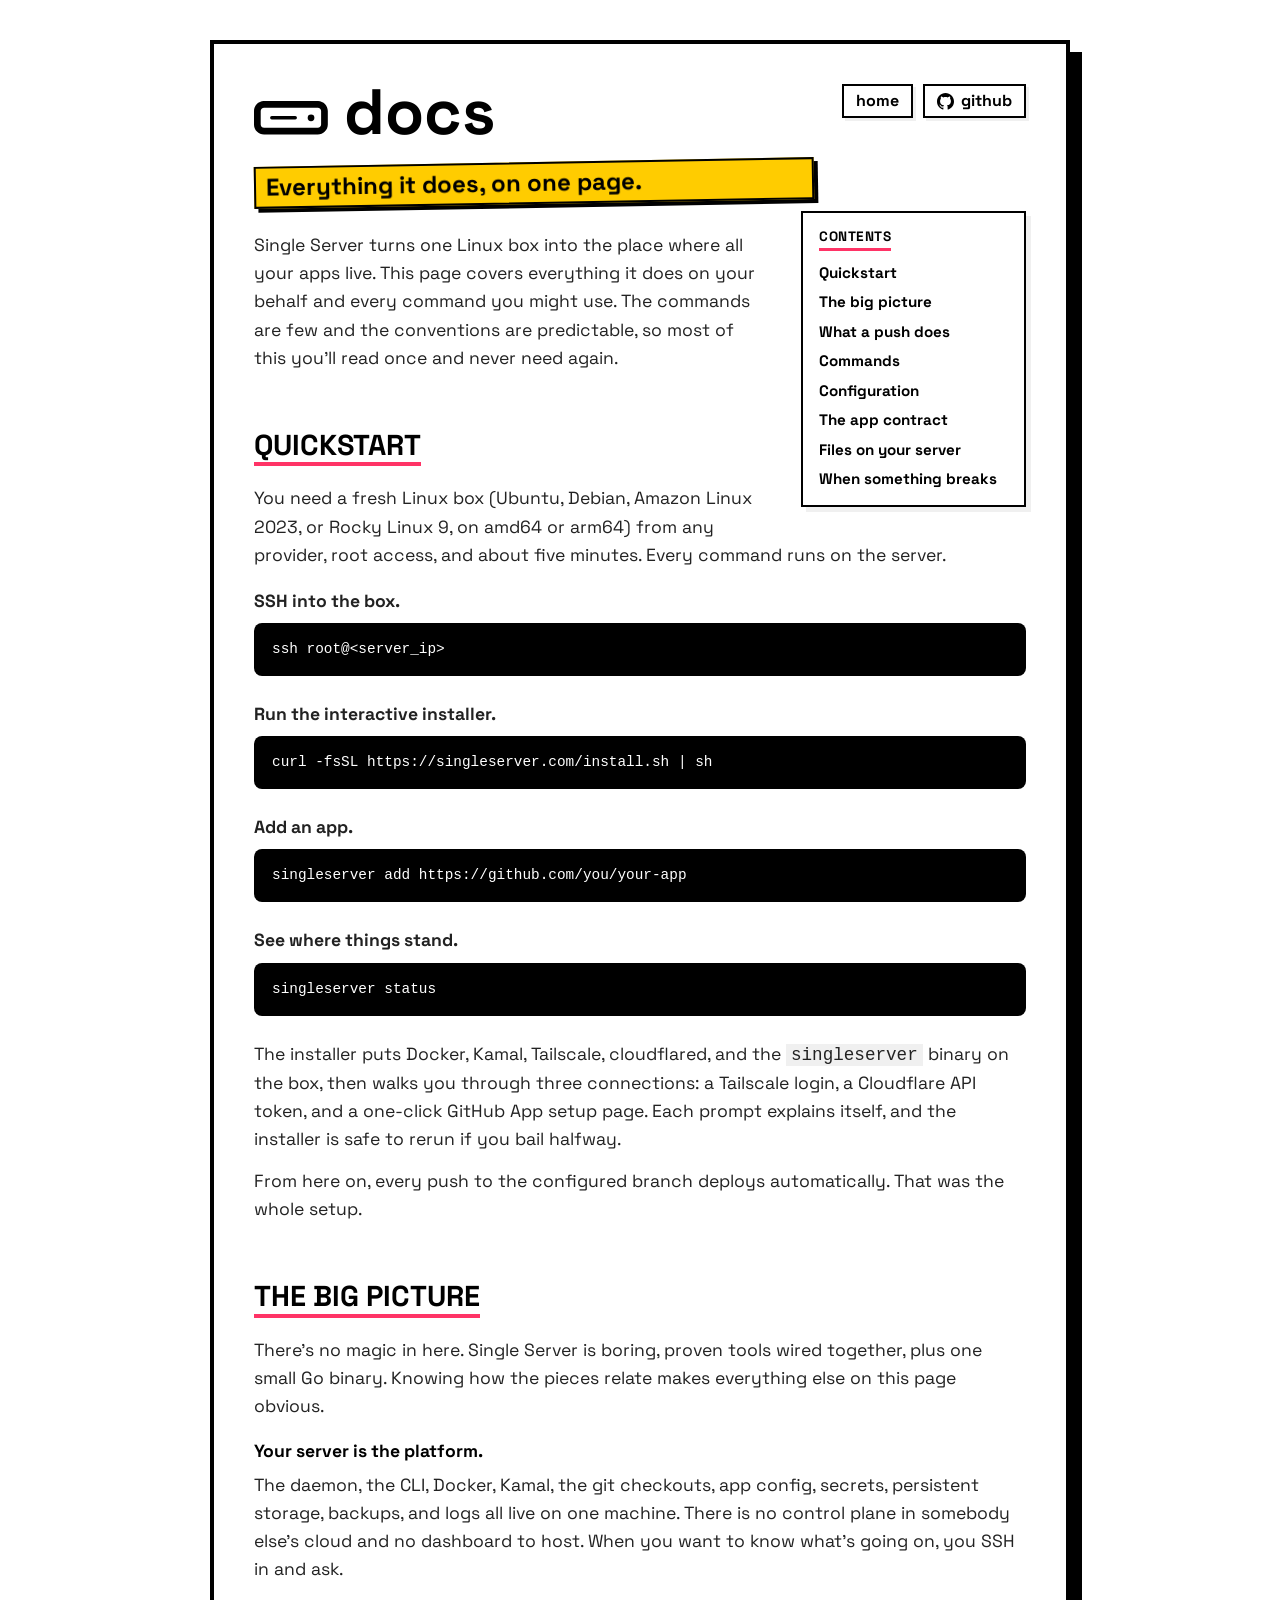
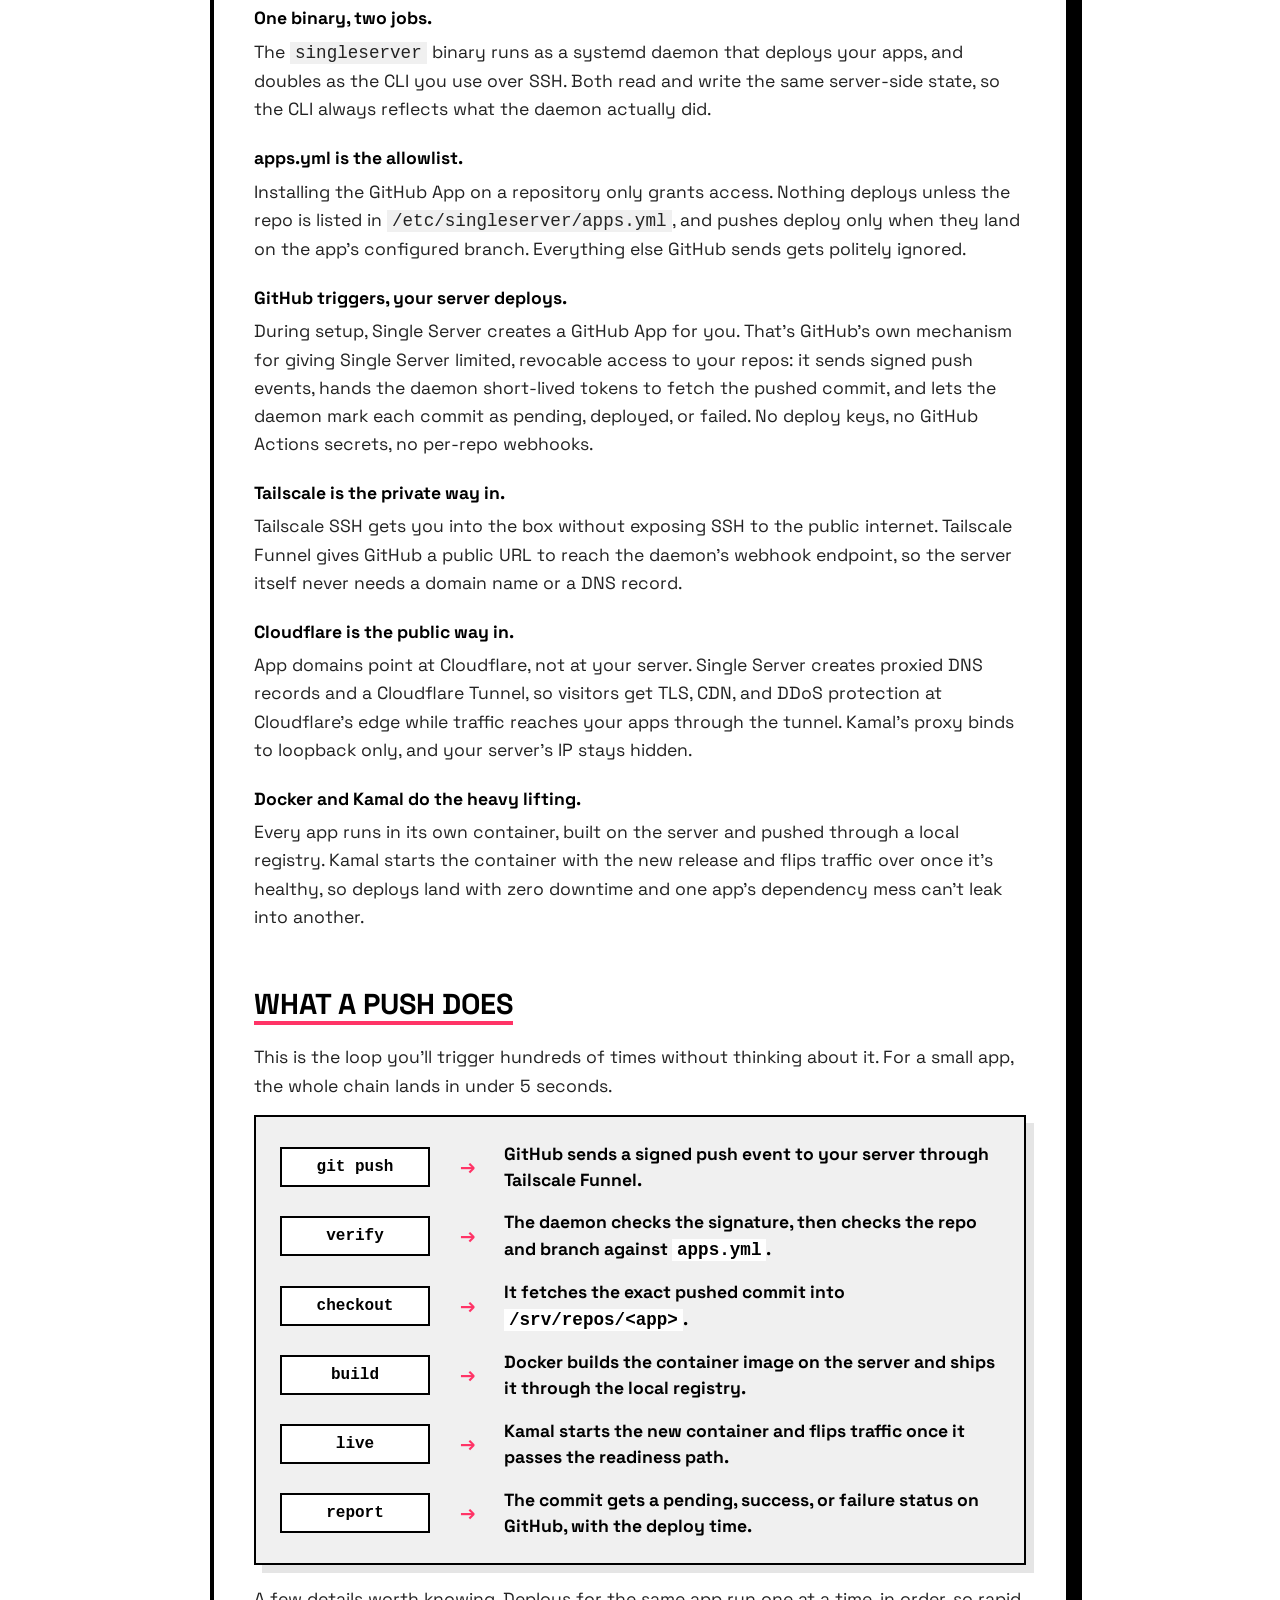
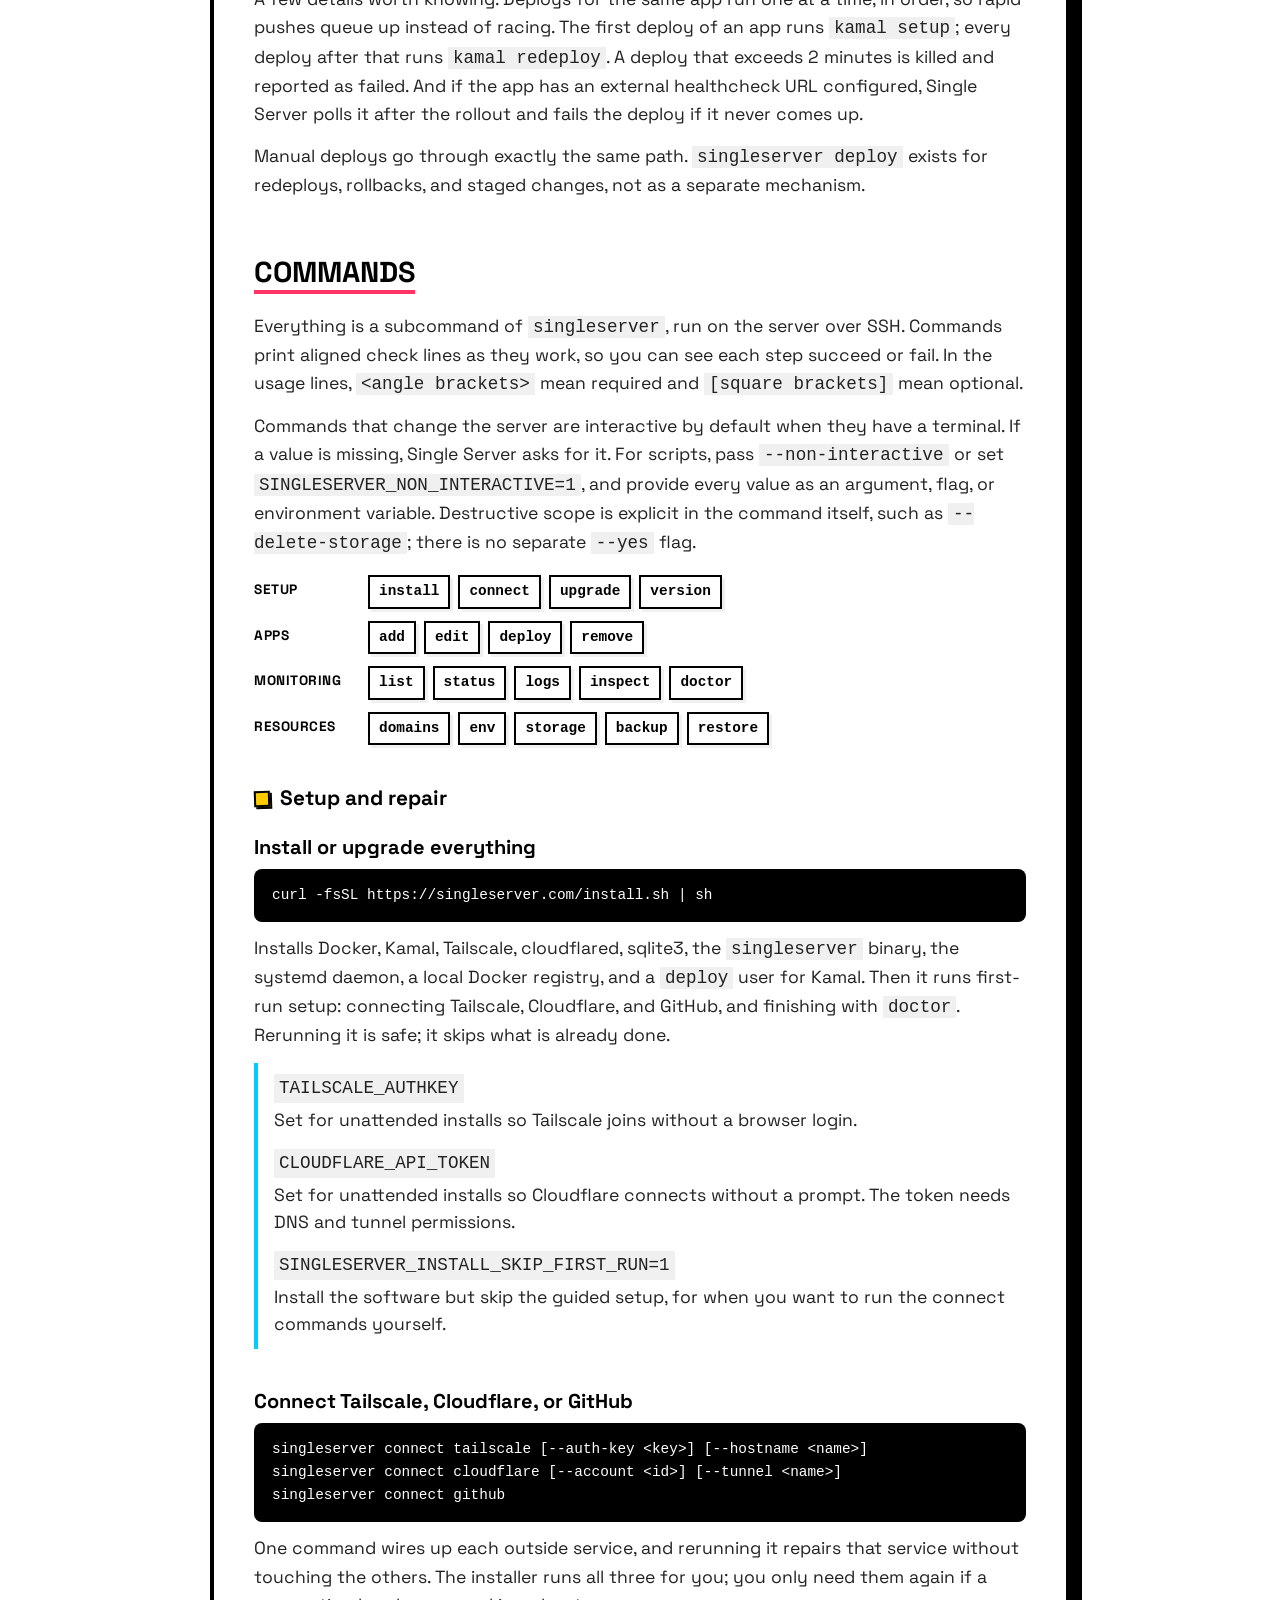
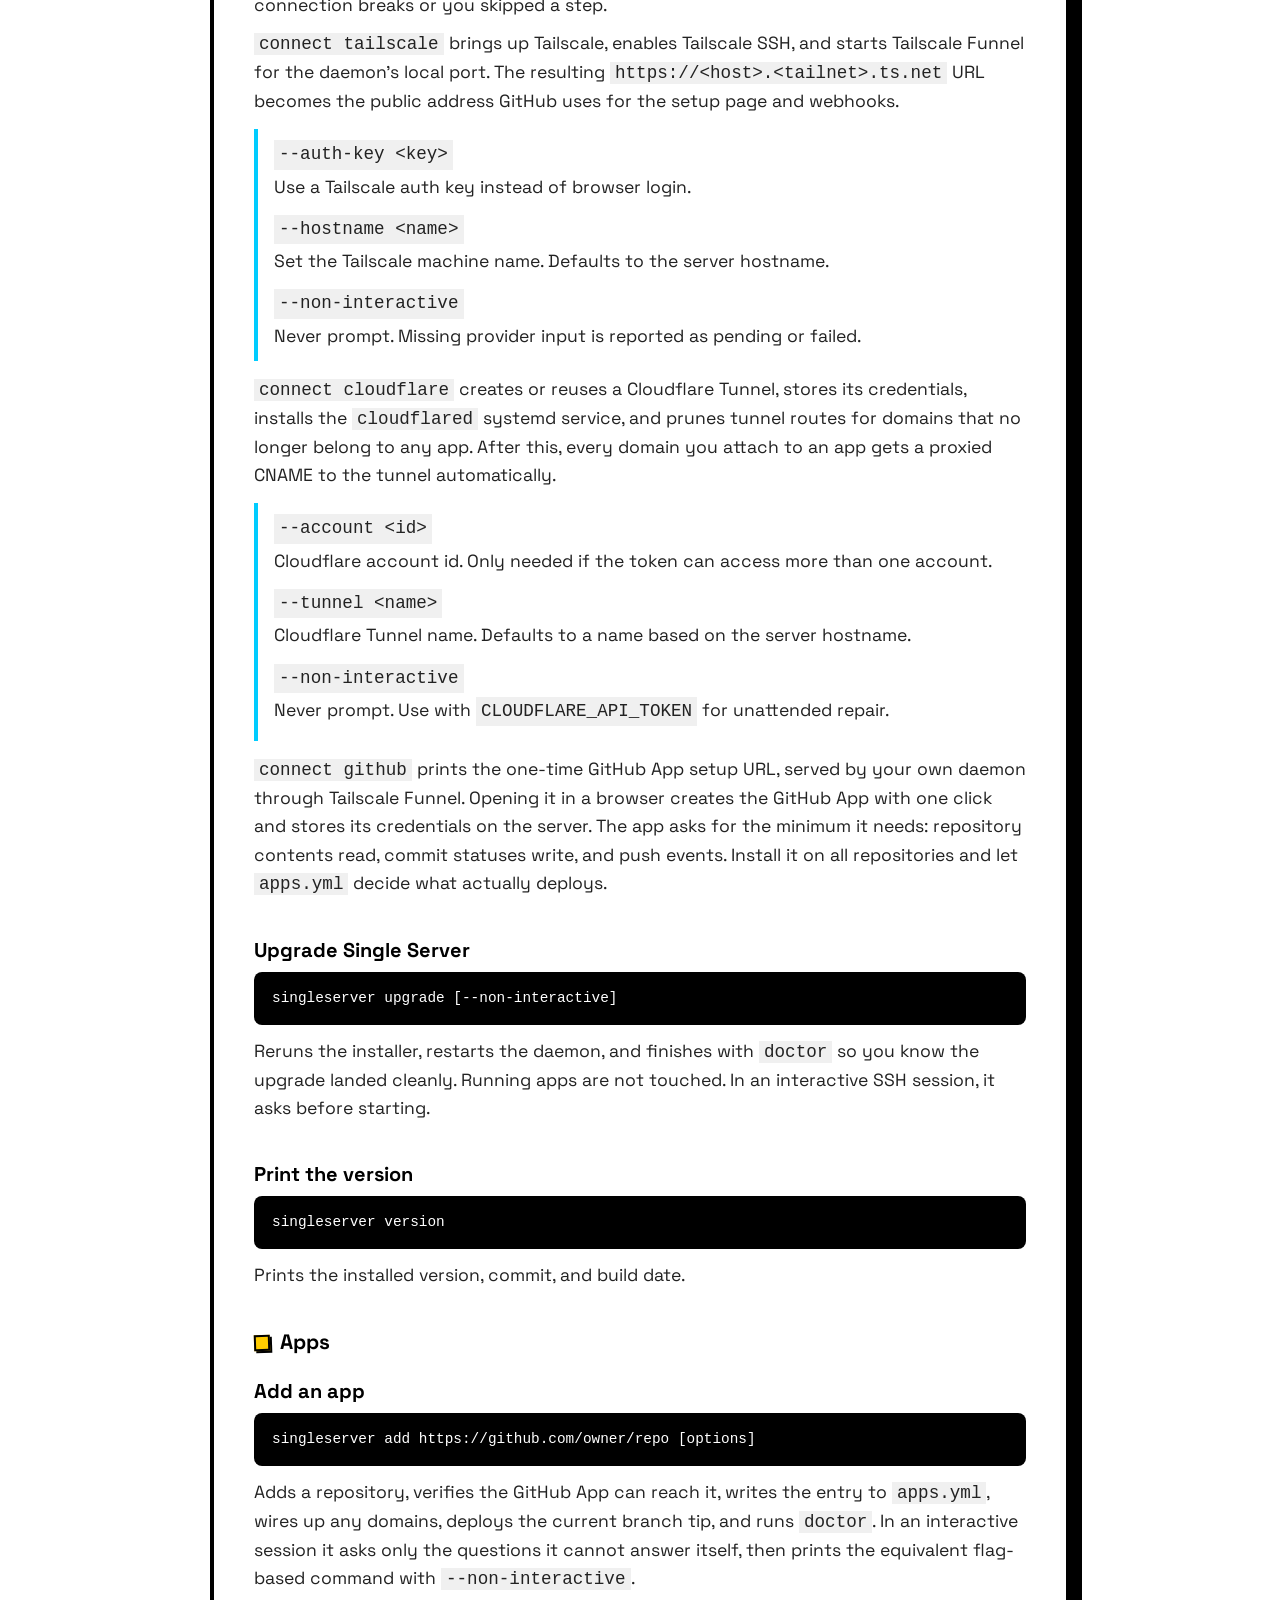
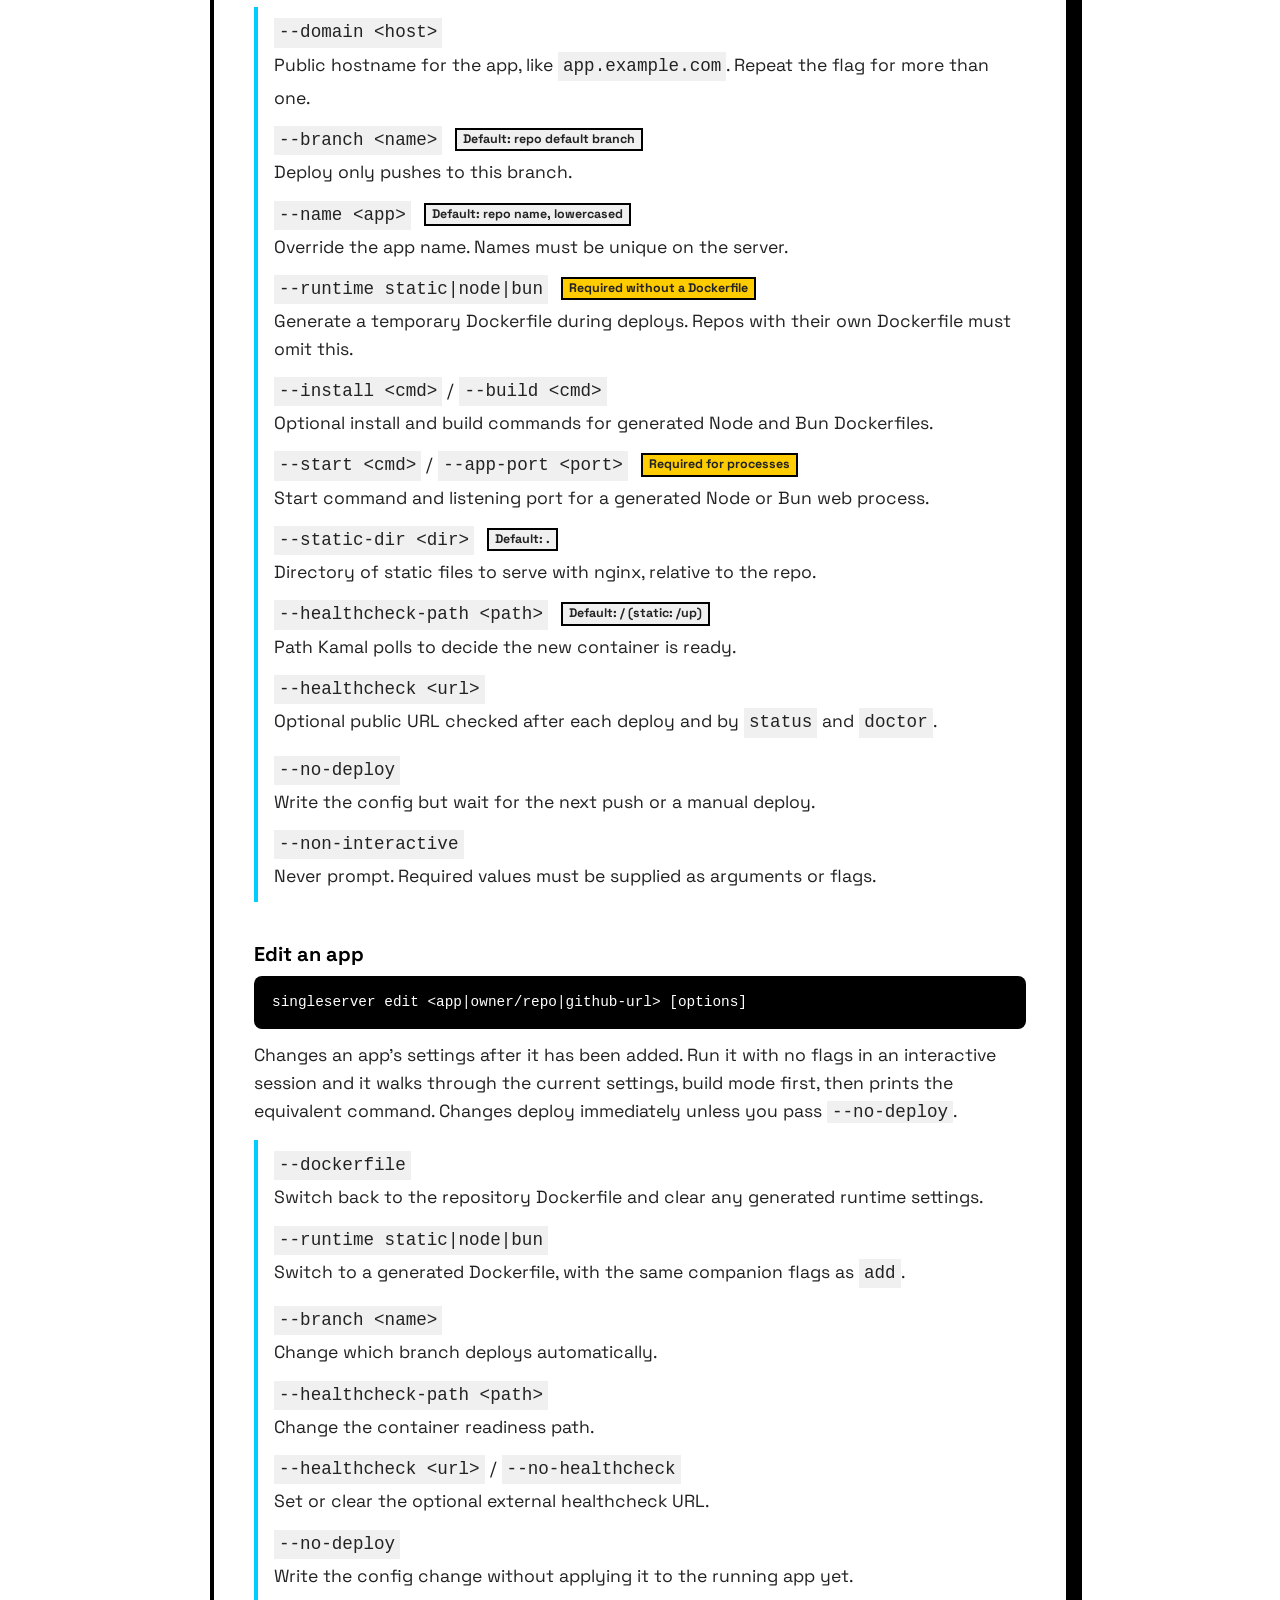
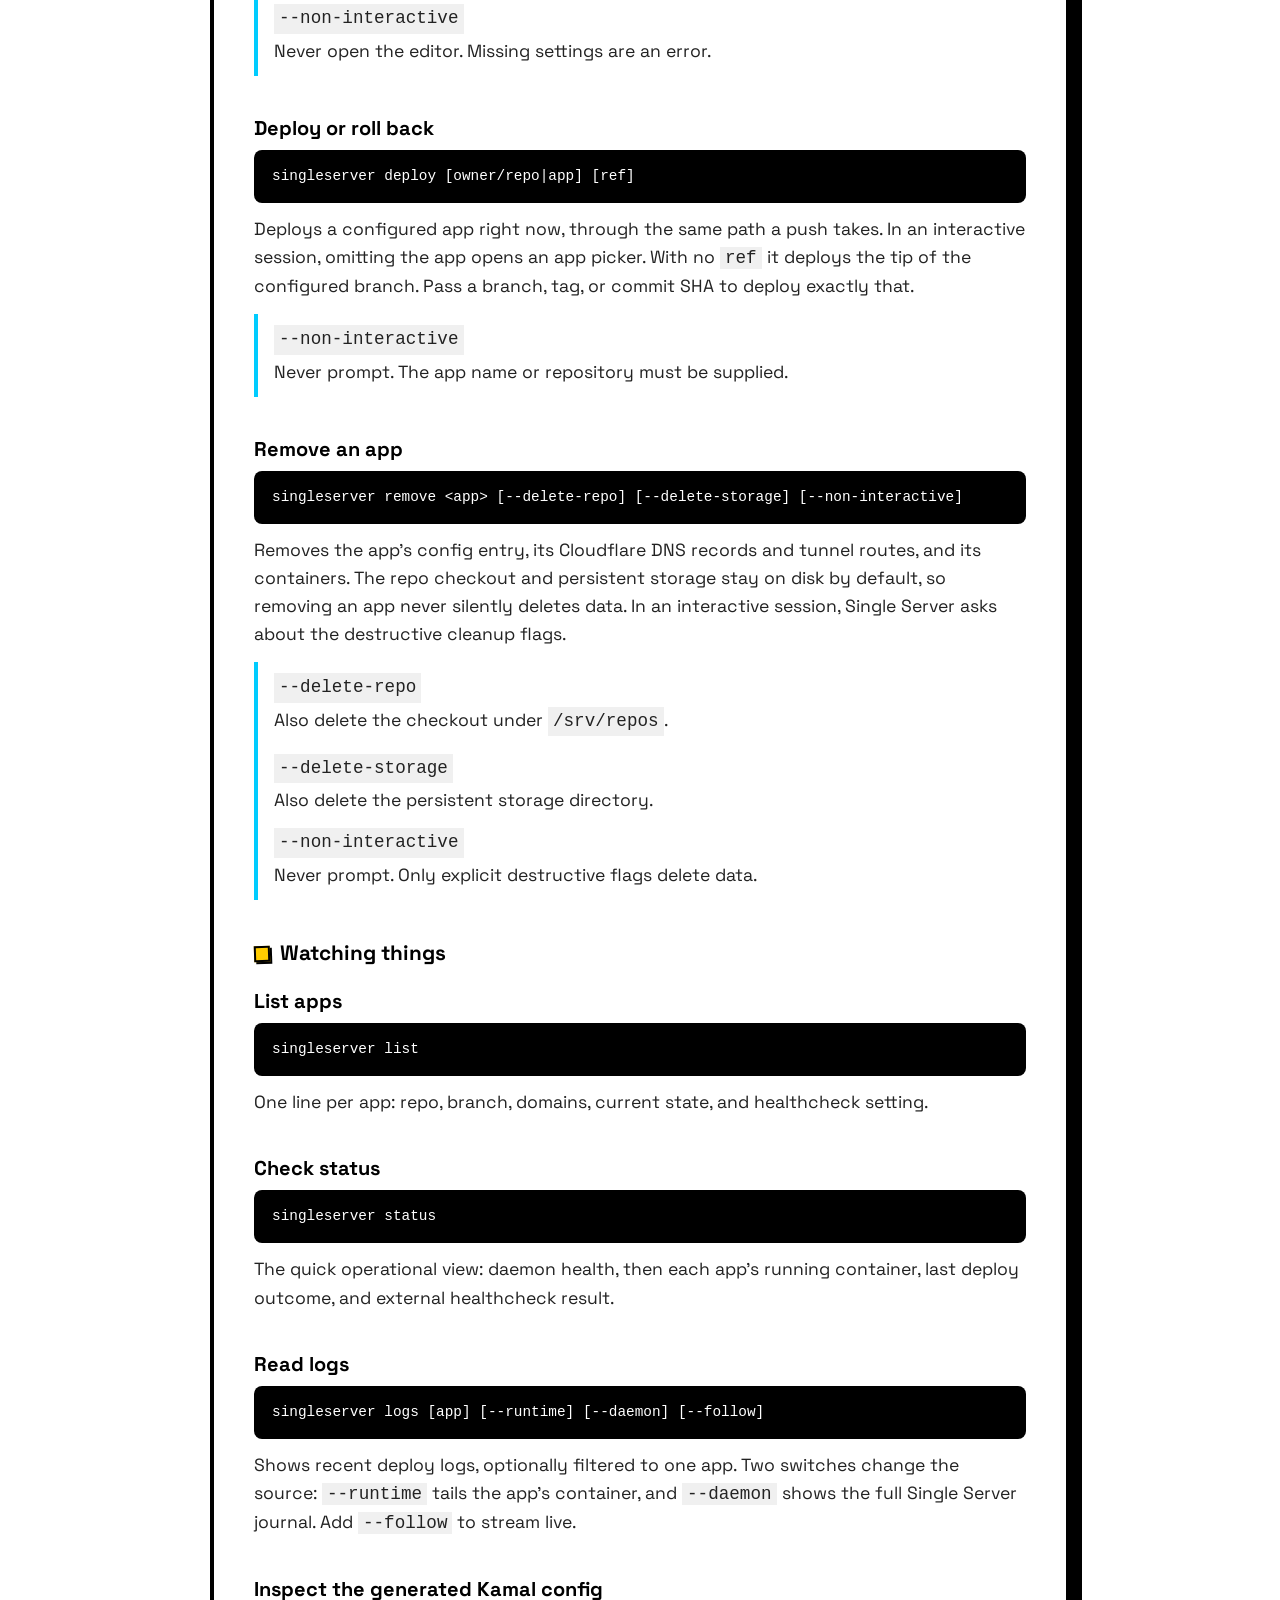
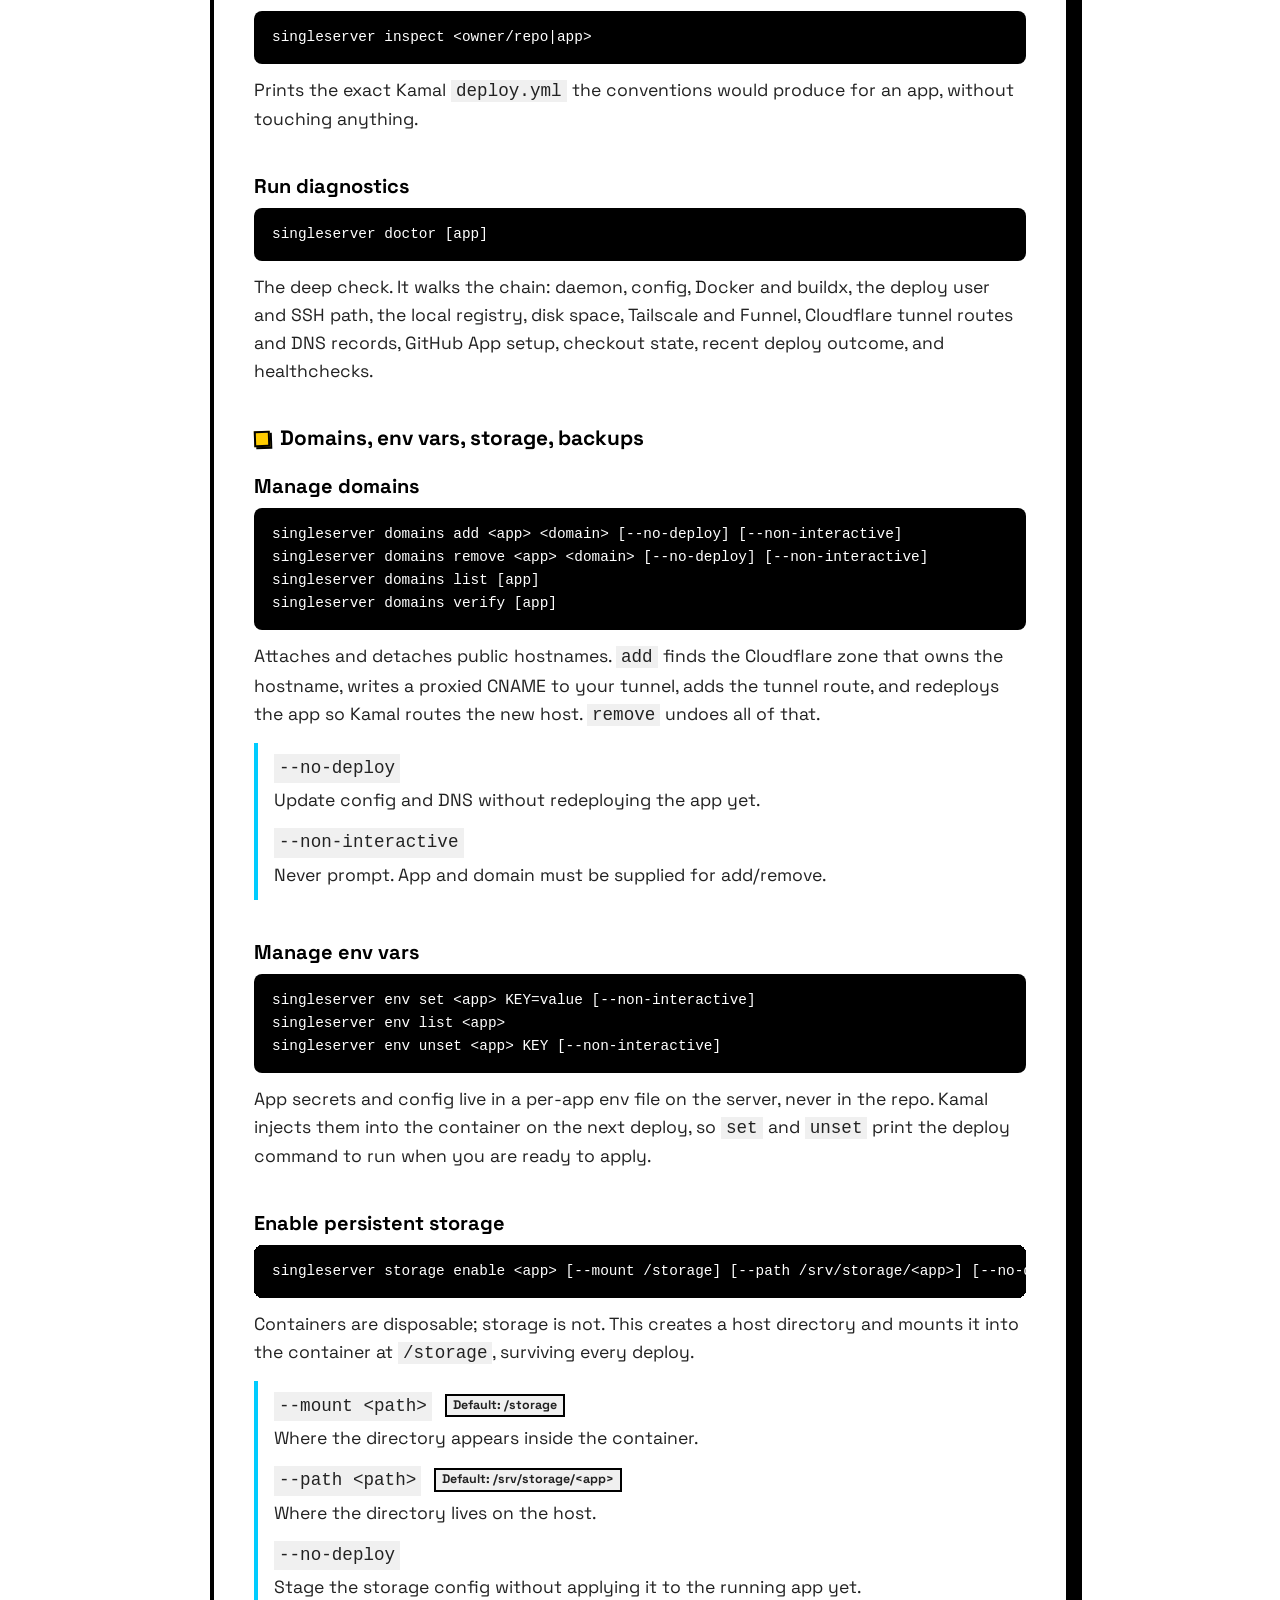
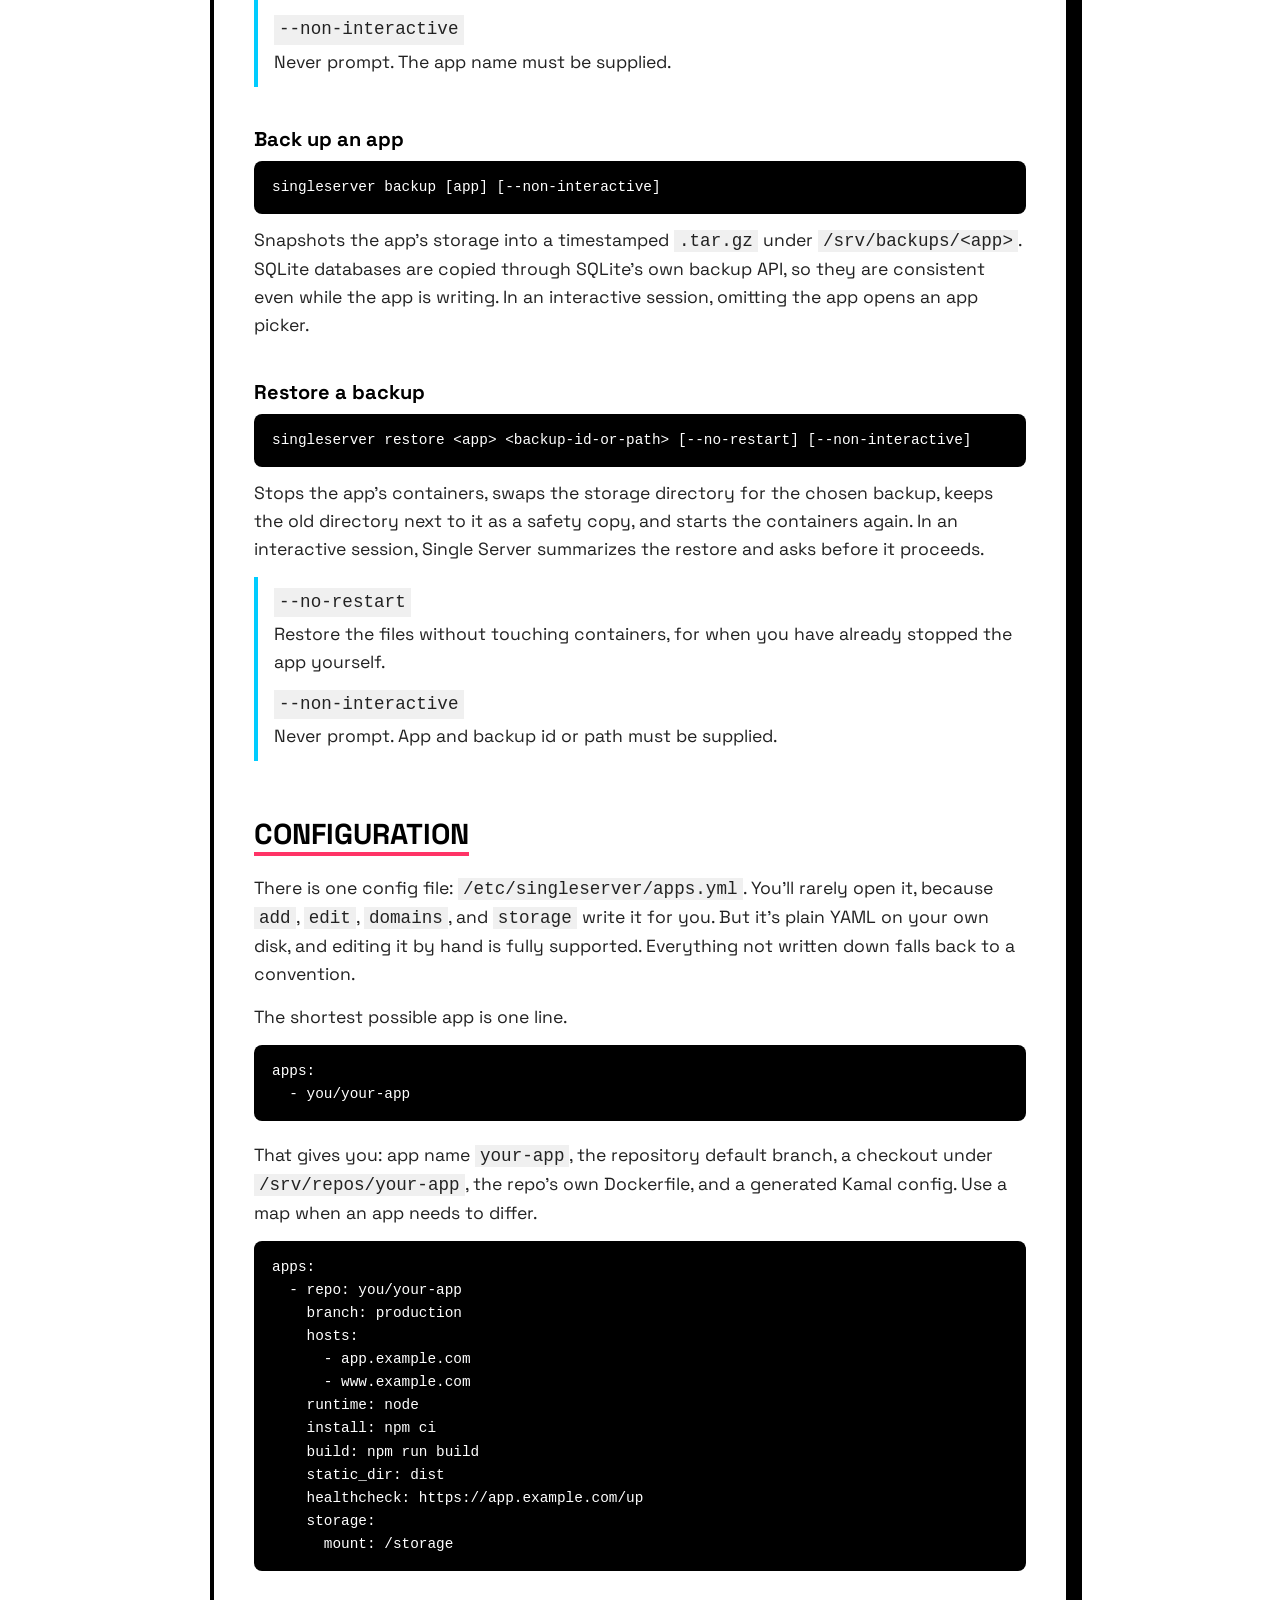
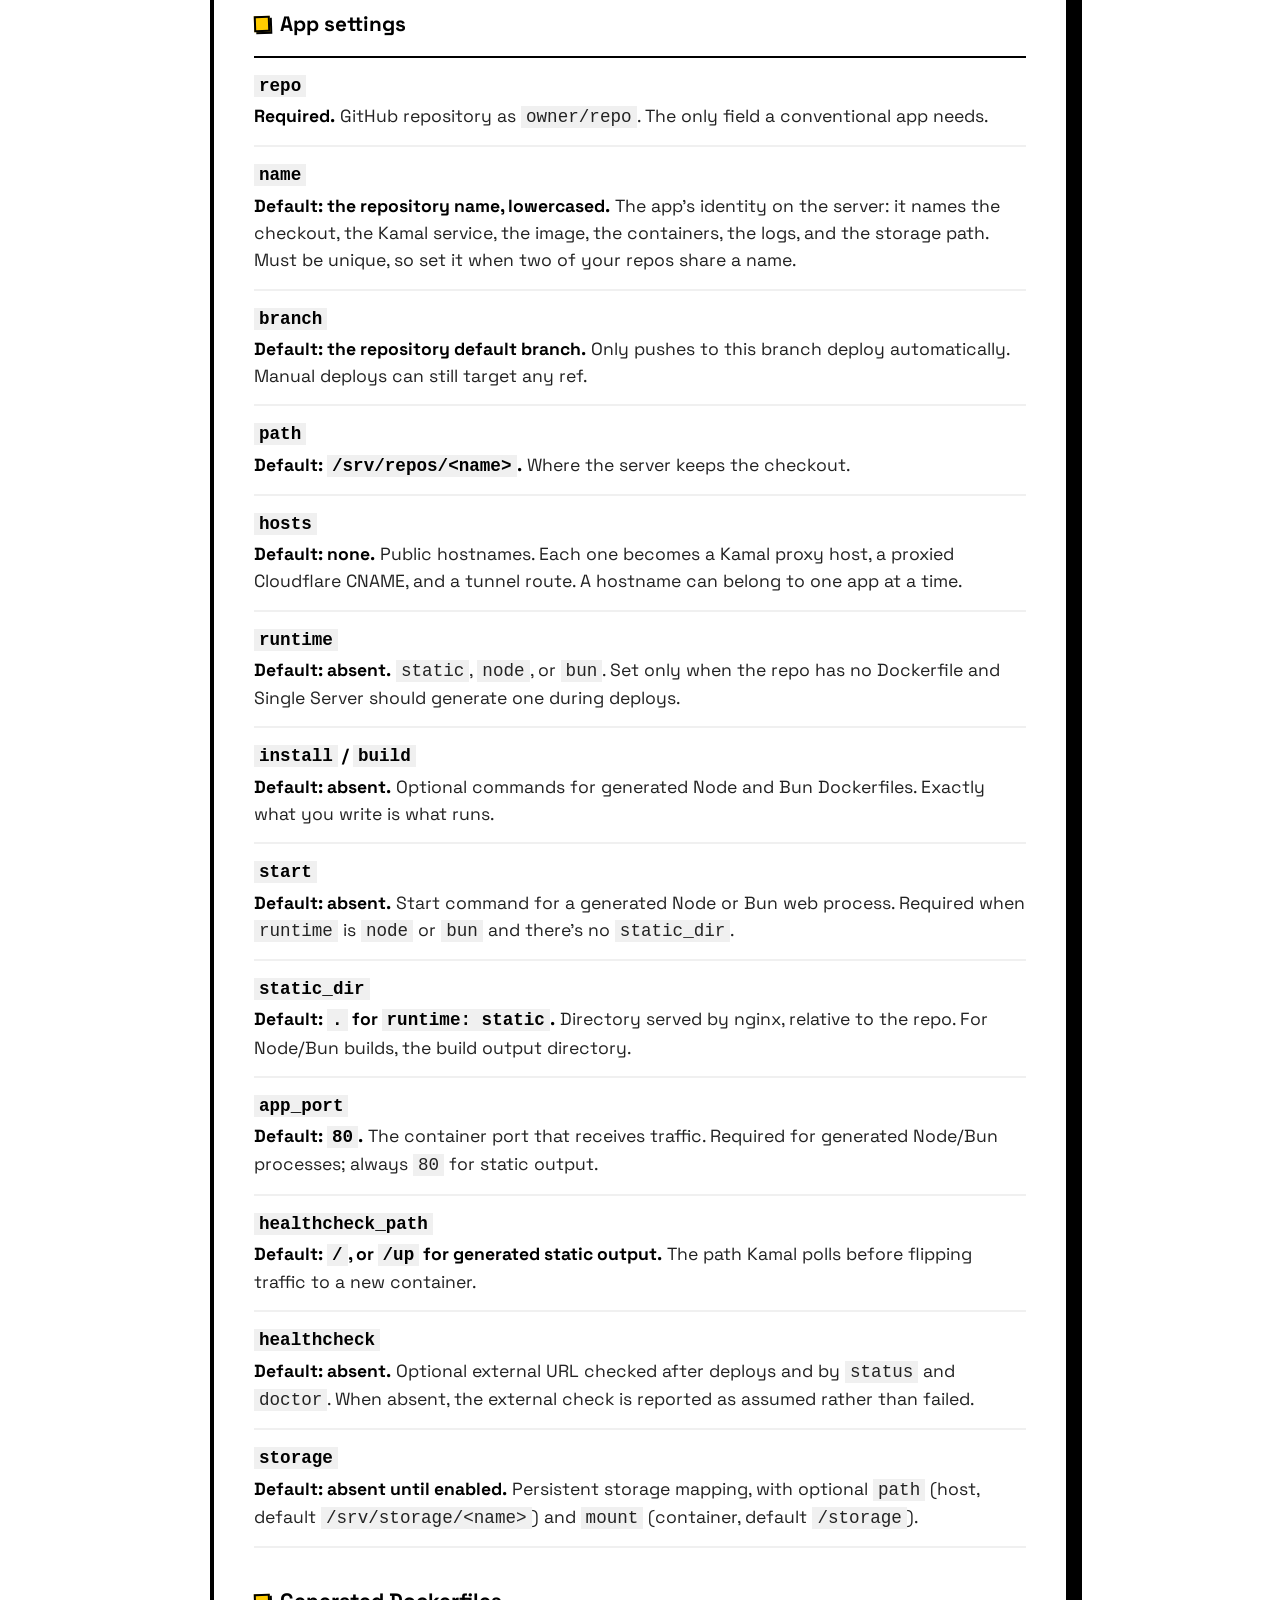
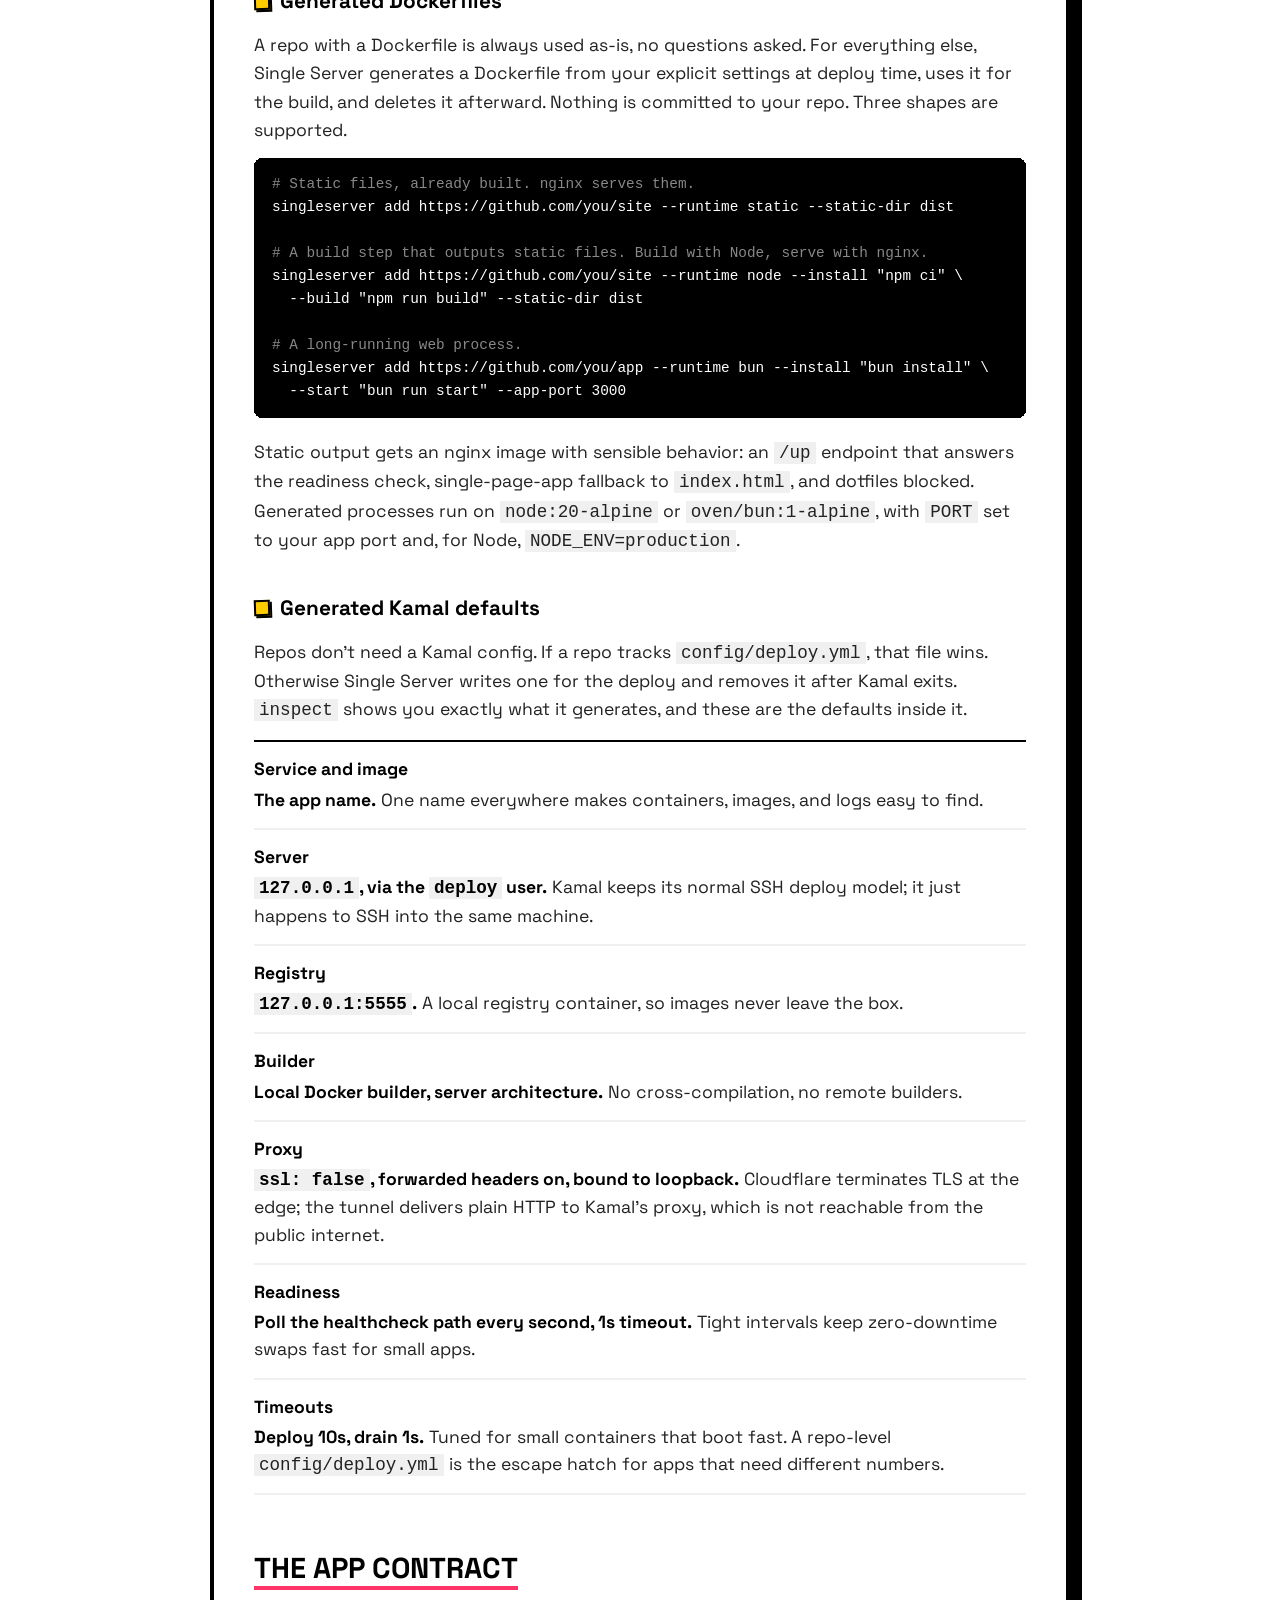
==== commit 54c97919: "Polish site navigation, header, and mobile layout Replace the corner GitHub icon with labeled nav ch" ====
--- a/www/docs/index.html
+++ b/www/docs/index.html
@@ -13,457 +13,24 @@
     <link rel="manifest" href="/site.webmanifest">
     <meta name="theme-color" content="#ffffff">
     <link href="https://fonts.googleapis.com/css2?family=Space+Grotesk:wght@400;700&display=swap" rel="stylesheet">
-    <style>
-        :root {
-            --primary: #FF3366;
-            --secondary: #00CCFF;
-            --tertiary: #FFCC00;
-            --highlight: #f0f0f0;
-            --ink: #000;
-        }
-
-        * { margin: 0; padding: 0; box-sizing: border-box; }
-
-        html { scroll-behavior: smooth; }
-
-        body {
-            font-family: 'Space Grotesk', system-ui, sans-serif;
-            line-height: 1.5;
-            padding: 40px 20px;
-            color: var(--ink);
-            background: #fff;
-        }
-
-        main {
-            max-width: 860px;
-            width: 100%;
-            margin: 0 auto;
-            border: 4px solid var(--ink);
-            box-shadow: 12px 12px 0 var(--ink);
-            padding: 40px;
-            background: #fff;
-            position: relative;
-            overflow-wrap: break-word;
-        }
-
-        .top-links {
-            display: flex;
-            justify-content: flex-end;
-            gap: 18px;
-            margin-bottom: 24px;
-            font-weight: 700;
-        }
-
-        .top-links a,
-        footer a {
-            color: var(--ink);
-            text-decoration: none;
-            border-bottom: 3px solid var(--primary);
-        }
-
-        .top-links a:hover,
-        footer a:hover {
-            border-color: var(--secondary);
-        }
-
-        h1 {
-            font-size: 4rem;
-            line-height: 0.9;
-            margin-bottom: 20px;
-            font-weight: 700;
-            text-transform: lowercase;
-            display: flex;
-            align-items: center;
-            gap: 16px;
-        }
-
-        .brand-icon {
-            display: block;
-            width: auto;
-            height: 0.525em;
-            flex: 0 0 auto;
-            transform: translateY(0.078em);
-        }
-
-        .tagline {
-            font-size: 1.35rem;
-            font-weight: 700;
-            background: var(--tertiary);
-            display: inline-block;
-            max-width: 100%;
-            padding: 5px 10px;
-            transform: rotate(-1deg);
-            border: 2px solid var(--ink);
-            box-shadow: 4px 4px 0 var(--ink);
-            line-height: 1.2;
-        }
-
-        .lede {
-            font-size: 1.1rem;
-            line-height: 1.6;
-            margin-top: 28px;
-        }
-
-        section {
-            margin-top: 56px;
-            scroll-margin-top: 24px;
-        }
-
-        h2 {
-            font-size: 1.8rem;
-            margin-bottom: 18px;
-            line-height: 1.2;
-            display: inline-block;
-            text-transform: uppercase;
-            border-bottom: 4px solid var(--primary);
-        }
-
-        h3 {
-            font-size: 1.3rem;
-            margin: 38px 0 14px;
-            display: flex;
-            align-items: center;
-            gap: 10px;
-            scroll-margin-top: 24px;
-        }
-
-        h3::before {
-            content: "";
-            width: 12px;
-            height: 12px;
-            flex: 0 0 auto;
-            background: var(--tertiary);
-            border: 2px solid var(--ink);
-            box-shadow: 2px 2px 0 var(--ink);
-            transform: rotate(-2deg);
-        }
-
-        p {
-            font-size: 1.1rem;
-            line-height: 1.6;
-            color: #222;
-            margin-bottom: 14px;
-        }
-
-        section > p { max-width: 800px; }
-
-        code,
-        pre {
-            font-family: ui-monospace, SFMono-Regular, Menlo, Consolas, monospace;
-        }
-
-        code {
-            background: var(--highlight);
-            padding: 1px 5px;
-        }
-
-        p code,
-        li code {
-            overflow-wrap: anywhere;
-        }
-
-        .toc {
-            float: right;
-            width: 225px;
-            margin: 8px 0 24px 32px;
-            border: 2px solid var(--ink);
-            box-shadow: 5px 5px 0 var(--highlight);
-            padding: 14px 16px;
-            display: flex;
-            flex-direction: column;
-            gap: 7px;
-            background: #fff;
-        }
-
-        .toc-label {
-            font-weight: 700;
-            text-transform: uppercase;
-            font-size: 0.85rem;
-            letter-spacing: 0.04em;
-            border-bottom: 3px solid var(--primary);
-            align-self: flex-start;
-            margin-bottom: 4px;
-        }
-
-        .toc a {
-            color: var(--ink);
-            font-weight: 700;
-            font-size: 0.95rem;
-            line-height: 1.35;
-            padding: 1px 4px;
-            margin: 0 -4px;
-            text-decoration: none;
-        }
-
-        .toc a:hover { background: var(--tertiary); }
-
-        .code-wrapper {
-            position: relative;
-            margin: 14px 0 20px;
-        }
-
-        .code-block {
-            display: block;
-            background: var(--ink);
-            color: #fff;
-            padding: 15px 48px 15px 18px;
-            font-size: 0.9rem;
-            border-radius: 8px;
-            overflow-x: auto;
-            white-space: pre;
-            line-height: 1.55;
-        }
-
-        .code-block .accent { color: var(--secondary); }
-        .code-block .muted { color: #888; }
-
-        .copy-btn {
-            position: absolute;
-            top: 12px;
-            right: 10px;
-            background: rgba(255, 255, 255, 0.1);
-            border: 1px solid rgba(255, 255, 255, 0.2);
-            border-radius: 4px;
-            color: #fff;
-            cursor: pointer;
-            opacity: 0;
-            transition: all 0.2s;
-            padding: 6px;
-            display: flex;
-            align-items: center;
-            justify-content: center;
-        }
-
-        .code-wrapper:hover .copy-btn { opacity: 1; }
-        .copy-btn:hover {
-            background: rgba(255, 255, 255, 0.2);
-            border-color: #fff;
-        }
-        .copy-btn svg { width: 16px; height: 16px; display: block; }
-
-        .step-list {
-            display: flex;
-            flex-direction: column;
-            gap: 24px;
-            margin-top: 18px;
-        }
-
-        .step-list > div {
-            display: flex;
-            flex-direction: column;
-            gap: 8px;
-        }
-
-        .step-list .code-wrapper { margin: 0; }
-
-        .step-title {
-            font-size: 1.1rem;
-            font-weight: 700;
-            margin: 0;
-        }
-
-        .idea-list {
-            display: flex;
-            flex-direction: column;
-            gap: 22px;
-            margin-top: 18px;
-        }
-
-        .idea-list strong {
-            display: block;
-            font-size: 1.1rem;
-            margin-bottom: 6px;
-        }
-
-        .idea-list p {
-            margin-bottom: 0;
-            max-width: 800px;
-        }
-
-        .flow-box {
-            background: var(--highlight);
-            padding: 24px;
-            border: 2px solid var(--ink);
-            margin: 15px 0 20px;
-            box-shadow: 8px 8px 0 rgba(0,0,0,0.1);
-        }
-
-        .flow-row {
-            display: grid;
-            grid-template-columns: 150px 42px 1fr;
-            align-items: center;
-            gap: 16px;
-            margin-bottom: 16px;
-        }
-
-        .flow-row:last-child { margin-bottom: 0; }
-
-        .pill {
-            font-family: ui-monospace, SFMono-Regular, Menlo, Consolas, monospace;
-            font-weight: 700;
-            background: #fff;
-            padding: 6px 10px;
-            border: 2px solid var(--ink);
-            text-align: center;
-            min-height: 36px;
-        }
-
-        .connector {
-            color: var(--primary);
-            font-weight: 900;
-            font-size: 1.2rem;
-            text-align: center;
-        }
-
-        .result { font-weight: 700; }
-        .result code { background: #fff; }
-
-        .command-list {
-            display: flex;
-            flex-direction: column;
-            gap: 40px;
-            margin-top: 20px;
-        }
-
-        .command h4 {
-            font-size: 1.25rem;
-            font-weight: 700;
-            line-height: 1.2;
-            margin-bottom: 10px;
-        }
-
-        .command .code-wrapper { margin: 0 0 12px; }
-
-        .command p {
-            margin-bottom: 0;
-            max-width: 800px;
-        }
-
-        .command p + p { margin-top: 10px; }
-
-        .option-list {
-            list-style: none;
-            border-left: 4px solid var(--secondary);
-            margin: 14px 0 0;
-            padding: 4px 0 4px 16px;
-            max-width: 780px;
-        }
-
-        .option-list li {
-            margin: 0;
-            padding: 7px 0;
-            font-size: 1.1rem;
-            line-height: 1.55;
-            color: #222;
-        }
-
-        .option-list code {
-            display: inline-block;
-            margin-bottom: 4px;
-        }
-
-        .option-list span { display: block; }
-
-        .option-list .opt-badge {
-            display: inline-block;
-            font-size: 0.78rem;
-            font-weight: 700;
-            border: 2px solid var(--ink);
-            background: var(--highlight);
-            padding: 0 6px;
-            margin-left: 8px;
-            vertical-align: 2px;
-        }
-
-        .option-list .opt-badge.req { background: var(--tertiary); }
-
-        .settings-list {
-            list-style: none;
-            margin: 16px 0 0;
-            border-top: 2px solid var(--ink);
-            max-width: 820px;
-        }
-
-        .settings-list li {
-            border-bottom: 2px solid var(--highlight);
-            margin: 0;
-            padding: 14px 0;
-            font-size: 1.1rem;
-            line-height: 1.55;
-            color: #222;
-        }
-
-        .settings-list strong {
-            display: block;
-            color: var(--ink);
-            margin-bottom: 3px;
-        }
-
-        .settings-list .default {
-            font-weight: 700;
-            color: var(--ink);
-        }
-
-        footer {
-            margin-top: 80px;
-            font-size: 0.9rem;
-            color: #666;
-            text-align: center;
-            border-top: 2px solid #eee;
-            padding-top: 30px;
-        }
-
-        @media (max-width: 760px) {
-            body { padding: 24px 14px; overflow-x: hidden; }
-            main {
-                padding: 20px;
-                box-shadow: 8px 8px 0 var(--ink);
-            }
-            .top-links {
-                flex-wrap: wrap;
-                justify-content: flex-start;
-            }
-            h1 { font-size: 2.6rem; gap: 10px; }
-            .tagline { font-size: 1.08rem; align-self: flex-start; }
-            header {
-                display: flex;
-                flex-direction: column;
-            }
-            .toc {
-                float: none;
-                width: 100%;
-                margin: 24px 0 0;
-                order: 4;
-            }
-            .flow-box { padding: 20px; }
-            .flow-row {
-                grid-template-columns: 1fr;
-                gap: 8px;
-            }
-            .connector {
-                transform: rotate(90deg);
-                height: 22px;
-            }
-            .code-block {
-                white-space: pre-wrap;
-                overflow-wrap: anywhere;
-                word-break: break-word;
-                font-size: 0.9rem;
-            }
-        }
-    </style>
+    <link rel="stylesheet" href="../style.css">
+    <script src="../script.js" defer></script>
 </head>
-<body>
+<body class="page-docs">
 
 <main>
-    <nav class="top-links" aria-label="Docs navigation">
-        <a href="/">Home</a>
-        <a href="https://github.com/dvassallo/singleserver">GitHub</a>
+    <nav class="site-nav" aria-label="Site">
+        <a href="/">home</a>
+        <a href="https://github.com/dvassallo/singleserver"><svg viewBox="0 0 24 24" fill="currentColor" aria-hidden="true"><path d="M12 0c-6.626 0-12 5.373-12 12 0 5.302 3.438 9.8 8.207 11.387.599.111.793-.261.793-.577v-2.234c-3.338.726-4.033-1.416-4.033-1.416-.546-1.387-1.333-1.756-1.333-1.756-1.089-.745.083-.729.083-.729 1.205.084 1.839 1.237 1.839 1.237 1.07 1.834 2.807 1.304 3.492.997.107-.775.418-1.305.762-1.604-2.665-.305-5.467-1.334-5.467-5.931 0-1.311.469-2.381 1.236-3.221-.124-.303-.535-1.524.117-3.176 0 0 1.008-.322 3.301 1.23.957-.266 1.983-.399 3.003-.404 1.02.005 2.047.138 3.006.404 2.291-1.552 3.297-1.23 3.297-1.23.653 1.653.242 2.874.118 3.176.77.84 1.235 1.911 1.235 3.221 0 4.609-2.807 5.624-5.479 5.921.43.372.823 1.102.823 2.222v3.293c0 .319.192.694.801.576 4.765-1.589 8.199-6.086 8.199-11.386 0-6.627-5.373-12-12-12z"/></svg>github</a>
     </nav>
 
     <header>
-        <h1><img class="brand-icon" src="/server-single.svg" alt="" aria-hidden="true"><span>docs</span></h1>
-        <div class="tagline">The full manual. It's not long.</div>
+        <h1><a class="brand-link" href="/" aria-label="Single Server home"><svg class="brand-icon" viewBox="0 0 512 233" fill="currentColor" aria-hidden="true"><path d="M69.8 23.3v23.3h372.4c12.8 0 23.2 10.4 23.3 23.3V163c0 12.8-10.4 23.2-23.3 23.3H69.8c-12.8 0-23.2-10.4-23.3-23.3V69.9C46.6 57 57 46.6 69.8 46.5zV0C31.2 0 0 31.2 0 69.8v93.1c0 38.6 31.2 69.8 69.8 69.8h372.4c38.6 0 69.8-31.3 69.8-69.8V69.8C512 31.2 480.8 0 442.2 0H69.8z"/><rect x="111.7" y="104.7" width="186.2" height="23.3" rx="11.6"/><circle cx="395.6" cy="116.4" r="23.3"/></svg></a><span>docs</span></h1>
+        <div
+            class="tagline"
+            data-slogan-rotator
+            data-slogans='["The full manual. It&#39;s not long.","Everything it does, on one page.","Read once, deploy forever.","The FM in RTFM.","Spoiler: git push does most of it.","Ctrl+F counts as navigation.","Shorter than your old deploy script.","The whole CLI in one scroll.","Docs for a tool that mostly disappears.","Feed this page to your agent."]'
+        ><span class="tagline-text">The full manual. It's not long.</span></div>
         <nav class="toc" aria-label="Table of contents">
             <span class="toc-label">Contents</span>
             <a href="#quickstart">Quickstart</a>
@@ -604,7 +171,49 @@
 
     <section id="commands">
         <h2>Commands</h2>
-        <p>Everything is a subcommand of <code>singleserver</code>, run on the server over SSH. Commands print aligned check lines as they work, so you can see each step succeed or fail. In the usage lines, <code>&lt;angle brackets&gt;</code> mean required and <code>[square brackets]</code> mean optional. Flags are optional unless marked required, with defaults shown where one exists. Run <code>singleserver help</code> anytime for the short version of this section.</p>
+        <p>Everything is a subcommand of <code>singleserver</code>, run on the server over SSH. Commands print aligned check lines as they work, so you can see each step succeed or fail. In the usage lines, <code>&lt;angle brackets&gt;</code> mean required and <code>[square brackets]</code> mean optional.</p>
+        <p>Commands that change the server are interactive by default when they have a terminal. If a value is missing, Single Server asks for it. For scripts, pass <code>--non-interactive</code> or set <code>SINGLESERVER_NON_INTERACTIVE=1</code>, and provide every value as an argument, flag, or environment variable. Destructive scope is explicit in the command itself, such as <code>--delete-storage</code>; there is no separate <code>--yes</code> flag.</p>
+
+        <nav class="command-index" aria-label="Command index">
+            <div class="command-index-group">
+                <a class="command-index-label" href="#setup-commands">Setup</a>
+                <div class="command-index-items">
+                    <a href="#cmd-install">install</a>
+                    <a href="#cmd-connect">connect</a>
+                    <a href="#cmd-upgrade">upgrade</a>
+                    <a href="#cmd-version">version</a>
+                </div>
+            </div>
+            <div class="command-index-group">
+                <a class="command-index-label" href="#app-commands">Apps</a>
+                <div class="command-index-items">
+                    <a href="#cmd-add">add</a>
+                    <a href="#cmd-edit">edit</a>
+                    <a href="#cmd-deploy">deploy</a>
+                    <a href="#cmd-remove">remove</a>
+                </div>
+            </div>
+            <div class="command-index-group">
+                <a class="command-index-label" href="#observe-commands">Monitoring</a>
+                <div class="command-index-items">
+                    <a href="#cmd-list">list</a>
+                    <a href="#cmd-status">status</a>
+                    <a href="#cmd-logs">logs</a>
+                    <a href="#cmd-inspect">inspect</a>
+                    <a href="#cmd-doctor">doctor</a>
+                </div>
+            </div>
+            <div class="command-index-group">
+                <a class="command-index-label" href="#resource-commands">Resources</a>
+                <div class="command-index-items">
+                    <a href="#cmd-domains">domains</a>
+                    <a href="#cmd-env">env</a>
+                    <a href="#cmd-storage">storage</a>
+                    <a href="#cmd-backup">backup</a>
+                    <a href="#cmd-restore">restore</a>
+                </div>
+            </div>
+        </nav>
 
         <h3 id="setup-commands">Setup and repair</h3>
         <div class="command-list">
@@ -612,11 +221,8 @@
                 <h4>Install or upgrade everything</h4>
                 <div class="code-wrapper">
                     <pre class="code-block">curl -fsSL https://singleserver.com/install.sh | sh</pre>
-                    <button class="copy-btn" aria-label="Copy to clipboard">
-                        <svg viewBox="0 0 24 24" fill="currentColor"><path d="M16 1H4c-1.1 0-2 .9-2 2v14h2V3h12V1zm3 4H8c-1.1 0-2 .9-2 2v14c0 1.1.9 2 2 2h11c1.1 0 2-.9 2-2V7c0-1.1-.9-2-2-2zm0 16H8V7h11v14z"/></svg>
-                    </button>
-                </div>
-                <p>Installs Docker, Kamal, Tailscale, cloudflared, sqlite3, the <code>singleserver</code> binary, the systemd daemon, a local Docker registry, and a <code>deploy</code> user for Kamal. Then it runs first-run setup: connecting Tailscale, Cloudflare, and GitHub, and finishing with <code>doctor</code>. Rerunning it is always safe; it skips what's already done.</p>
+                </div>
+                <p>Installs Docker, Kamal, Tailscale, cloudflared, sqlite3, the <code>singleserver</code> binary, the systemd daemon, a local Docker registry, and a <code>deploy</code> user for Kamal. Then it runs first-run setup: connecting Tailscale, Cloudflare, and GitHub, and finishing with <code>doctor</code>. Rerunning it is safe; it skips what is already done.</p>
                 <ul class="option-list">
                     <li><code>TAILSCALE_AUTHKEY</code><span>Set for unattended installs so Tailscale joins without a browser login.</span></li>
                     <li><code>CLOUDFLARE_API_TOKEN</code><span>Set for unattended installs so Cloudflare connects without a prompt. The token needs DNS and tunnel permissions.</span></li>
@@ -624,65 +230,41 @@
                 </ul>
             </div>
 
-            <div class="command" id="cmd-tailscale">
-                <h4>Connect or repair Tailscale</h4>
-                <div class="code-wrapper">
-                    <pre class="code-block">singleserver tailscale connect [--auth-key &lt;key&gt;] [--hostname &lt;name&gt;]</pre>
-                    <button class="copy-btn" aria-label="Copy to clipboard">
-                        <svg viewBox="0 0 24 24" fill="currentColor"><path d="M16 1H4c-1.1 0-2 .9-2 2v14h2V3h12V1zm3 4H8c-1.1 0-2 .9-2 2v14c0 1.1.9 2 2 2h11c1.1 0 2-.9 2-2V7c0-1.1-.9-2-2-2zm0 16H8V7h11v14z"/></svg>
-                    </button>
-                </div>
-                <p>Brings up Tailscale, enables Tailscale SSH, and starts Tailscale Funnel for the daemon's local port. The resulting <code>https://&lt;host&gt;.&lt;tailnet&gt;.ts.net</code> URL becomes the public address GitHub uses for the setup page and webhooks. If Tailscale isn't logged in yet and no auth key is available, it tells you to run <code>tailscale up --ssh</code> first and try again.</p>
-                <ul class="option-list">
-                    <li><code>--auth-key &lt;key&gt;</code><span>Join the tailnet unattended. Prefer the <code>TAILSCALE_AUTHKEY</code> env var in scripts so the key stays out of shell history.</span></li>
-                    <li><code>--hostname &lt;name&gt;</code> <span class="opt-badge">Default: server hostname</span><span>Set the machine name in your tailnet during an unattended join.</span></li>
-                </ul>
-            </div>
-
-            <div class="command" id="cmd-cloudflare">
-                <h4>Connect or repair Cloudflare</h4>
-                <div class="code-wrapper">
-                    <pre class="code-block">singleserver cloudflare connect [--account &lt;id&gt;] [--tunnel &lt;name&gt;]</pre>
-                    <button class="copy-btn" aria-label="Copy to clipboard">
-                        <svg viewBox="0 0 24 24" fill="currentColor"><path d="M16 1H4c-1.1 0-2 .9-2 2v14h2V3h12V1zm3 4H8c-1.1 0-2 .9-2 2v14c0 1.1.9 2 2 2h11c1.1 0 2-.9 2-2V7c0-1.1-.9-2-2-2zm0 16H8V7h11v14z"/></svg>
-                    </button>
-                </div>
-                <p>Creates or reuses a Cloudflare Tunnel, stores its credentials, installs the <code>cloudflared</code> systemd service, and prunes tunnel routes for domains that no longer belong to any app. After this, every domain you attach to an app gets a proxied CNAME to the tunnel automatically. Reads the API token from <code>CLOUDFLARE_API_TOKEN</code> or the saved state from a previous run.</p>
-                <ul class="option-list">
-                    <li><code>--account &lt;id&gt;</code> <span class="opt-badge">Default: auto-detected</span><span>Pick the Cloudflare account when the token can reach more than one.</span></li>
-                    <li><code>--tunnel &lt;name&gt;</code> <span class="opt-badge">Default: singleserver-&lt;hostname&gt;</span><span>The Cloudflare Tunnel name.</span></li>
-                </ul>
-            </div>
-
-            <div class="command" id="cmd-github">
-                <h4>Connect or repair GitHub</h4>
-                <div class="code-wrapper">
-                    <pre class="code-block">singleserver github connect</pre>
-                    <button class="copy-btn" aria-label="Copy to clipboard">
-                        <svg viewBox="0 0 24 24" fill="currentColor"><path d="M16 1H4c-1.1 0-2 .9-2 2v14h2V3h12V1zm3 4H8c-1.1 0-2 .9-2 2v14c0 1.1.9 2 2 2h11c1.1 0 2-.9 2-2V7c0-1.1-.9-2-2-2zm0 16H8V7h11v14z"/></svg>
-                    </button>
-                </div>
-                <p>Prints the one-time GitHub App setup URL, served by your own daemon through Tailscale Funnel. Opening it in a browser creates the GitHub App with one click and stores its credentials on the server. The app asks for the minimum it needs: repository contents read, commit statuses write, and push events. Install it on all repositories and let <code>apps.yml</code> decide what actually deploys.</p>
+            <div class="command" id="cmd-connect">
+                <h4>Connect Tailscale, Cloudflare, or GitHub</h4>
+                <div class="code-wrapper">
+                    <pre class="code-block">singleserver connect tailscale [--auth-key &lt;key&gt;] [--hostname &lt;name&gt;]
+singleserver connect cloudflare [--account &lt;id&gt;] [--tunnel &lt;name&gt;]
+singleserver connect github</pre>
+                </div>
+                <p>One command wires up each outside service, and rerunning it repairs that service without touching the others. The installer runs all three for you; you only need them again if a connection breaks or you skipped a step.</p>
+                <p><code>connect tailscale</code> brings up Tailscale, enables Tailscale SSH, and starts Tailscale Funnel for the daemon's local port. The resulting <code>https://&lt;host&gt;.&lt;tailnet&gt;.ts.net</code> URL becomes the public address GitHub uses for the setup page and webhooks.</p>
+                <ul class="option-list">
+                    <li><code>--auth-key &lt;key&gt;</code><span>Use a Tailscale auth key instead of browser login.</span></li>
+                    <li><code>--hostname &lt;name&gt;</code><span>Set the Tailscale machine name. Defaults to the server hostname.</span></li>
+                    <li><code>--non-interactive</code><span>Never prompt. Missing provider input is reported as pending or failed.</span></li>
+                </ul>
+                <p><code>connect cloudflare</code> creates or reuses a Cloudflare Tunnel, stores its credentials, installs the <code>cloudflared</code> systemd service, and prunes tunnel routes for domains that no longer belong to any app. After this, every domain you attach to an app gets a proxied CNAME to the tunnel automatically.</p>
+                <ul class="option-list">
+                    <li><code>--account &lt;id&gt;</code><span>Cloudflare account id. Only needed if the token can access more than one account.</span></li>
+                    <li><code>--tunnel &lt;name&gt;</code><span>Cloudflare Tunnel name. Defaults to a name based on the server hostname.</span></li>
+                    <li><code>--non-interactive</code><span>Never prompt. Use with <code>CLOUDFLARE_API_TOKEN</code> for unattended repair.</span></li>
+                </ul>
+                <p><code>connect github</code> prints the one-time GitHub App setup URL, served by your own daemon through Tailscale Funnel. Opening it in a browser creates the GitHub App with one click and stores its credentials on the server. The app asks for the minimum it needs: repository contents read, commit statuses write, and push events. Install it on all repositories and let <code>apps.yml</code> decide what actually deploys.</p>
             </div>
 
             <div class="command" id="cmd-upgrade">
                 <h4>Upgrade Single Server</h4>
                 <div class="code-wrapper">
-                    <pre class="code-block">singleserver upgrade</pre>
-                    <button class="copy-btn" aria-label="Copy to clipboard">
-                        <svg viewBox="0 0 24 24" fill="currentColor"><path d="M16 1H4c-1.1 0-2 .9-2 2v14h2V3h12V1zm3 4H8c-1.1 0-2 .9-2 2v14c0 1.1.9 2 2 2h11c1.1 0 2-.9 2-2V7c0-1.1-.9-2-2-2zm0 16H8V7h11v14z"/></svg>
-                    </button>
-                </div>
-                <p>Reruns the installer, restarts the daemon, and finishes with <code>doctor</code> so you know the upgrade landed cleanly. Running apps are not touched.</p>
+                    <pre class="code-block">singleserver upgrade [--non-interactive]</pre>
+                </div>
+                <p>Reruns the installer, restarts the daemon, and finishes with <code>doctor</code> so you know the upgrade landed cleanly. Running apps are not touched. In an interactive SSH session, it asks before starting.</p>
             </div>
 
             <div class="command" id="cmd-version">
                 <h4>Print the version</h4>
                 <div class="code-wrapper">
                     <pre class="code-block">singleserver version</pre>
-                    <button class="copy-btn" aria-label="Copy to clipboard">
-                        <svg viewBox="0 0 24 24" fill="currentColor"><path d="M16 1H4c-1.1 0-2 .9-2 2v14h2V3h12V1zm3 4H8c-1.1 0-2 .9-2 2v14c0 1.1.9 2 2 2h11c1.1 0 2-.9 2-2V7c0-1.1-.9-2-2-2zm0 16H8V7h11v14z"/></svg>
-                    </button>
                 </div>
                 <p>Prints the installed version, commit, and build date.</p>
             </div>
@@ -694,23 +276,20 @@
                 <h4>Add an app</h4>
                 <div class="code-wrapper">
                     <pre class="code-block">singleserver add https://github.com/owner/repo [options]</pre>
-                    <button class="copy-btn" aria-label="Copy to clipboard">
-                        <svg viewBox="0 0 24 24" fill="currentColor"><path d="M16 1H4c-1.1 0-2 .9-2 2v14h2V3h12V1zm3 4H8c-1.1 0-2 .9-2 2v14c0 1.1.9 2 2 2h11c1.1 0 2-.9 2-2V7c0-1.1-.9-2-2-2zm0 16H8V7h11v14z"/></svg>
-                    </button>
-                </div>
-                <p>Adds a repository, verifies the GitHub App can reach it, writes the entry to <code>apps.yml</code>, wires up any domains, deploys the current branch tip, and runs <code>doctor</code>. In an interactive session it asks only the questions it can't answer itself: the runtime if there's no Dockerfile, an optional domain, the readiness path, an optional external healthcheck, and whether to deploy now. It then prints the equivalent flag-based command so you can script the same thing next time.</p>
-                <ul class="option-list">
-                    <li><code>--domain &lt;host&gt;</code><span>Public hostname for the app, like <code>app.example.com</code>. Repeat the flag for more than one. DNS, the tunnel route, and routing follow automatically when Cloudflare is connected.</span></li>
+                </div>
+                <p>Adds a repository, verifies the GitHub App can reach it, writes the entry to <code>apps.yml</code>, wires up any domains, deploys the current branch tip, and runs <code>doctor</code>. In an interactive session it asks only the questions it cannot answer itself, then prints the equivalent flag-based command with <code>--non-interactive</code>.</p>
+                <ul class="option-list">
+                    <li><code>--domain &lt;host&gt;</code><span>Public hostname for the app, like <code>app.example.com</code>. Repeat the flag for more than one.</span></li>
                     <li><code>--branch &lt;name&gt;</code> <span class="opt-badge">Default: repo default branch</span><span>Deploy only pushes to this branch.</span></li>
                     <li><code>--name &lt;app&gt;</code> <span class="opt-badge">Default: repo name, lowercased</span><span>Override the app name. Names must be unique on the server.</span></li>
                     <li><code>--runtime static|node|bun</code> <span class="opt-badge req">Required without a Dockerfile</span><span>Generate a temporary Dockerfile during deploys. Repos with their own Dockerfile must omit this.</span></li>
-                    <li><code>--install &lt;cmd&gt;</code> / <code>--build &lt;cmd&gt;</code><span>Optional install and build commands for generated Node and Bun Dockerfiles, like <code>npm ci</code> and <code>npm run build</code>. Single Server runs exactly what you give it; it doesn't guess.</span></li>
-                    <li><code>--start &lt;cmd&gt;</code> / <code>--app-port &lt;port&gt;</code> <span class="opt-badge req">Required for processes</span><span>Start command and listening port for a generated Node or Bun web process. Neither applies to static output.</span></li>
-                    <li><code>--static-dir &lt;dir&gt;</code> <span class="opt-badge">Default: .</span><span>Directory of static files to serve with nginx, relative to the repo. For Node/Bun builds it's the build output, like <code>dist</code>.</span></li>
+                    <li><code>--install &lt;cmd&gt;</code> / <code>--build &lt;cmd&gt;</code><span>Optional install and build commands for generated Node and Bun Dockerfiles.</span></li>
+                    <li><code>--start &lt;cmd&gt;</code> / <code>--app-port &lt;port&gt;</code> <span class="opt-badge req">Required for processes</span><span>Start command and listening port for a generated Node or Bun web process.</span></li>
+                    <li><code>--static-dir &lt;dir&gt;</code> <span class="opt-badge">Default: .</span><span>Directory of static files to serve with nginx, relative to the repo.</span></li>
                     <li><code>--healthcheck-path &lt;path&gt;</code> <span class="opt-badge">Default: / (static: /up)</span><span>Path Kamal polls to decide the new container is ready.</span></li>
-                    <li><code>--healthcheck &lt;url&gt;</code><span>Optional public URL checked after each deploy and by <code>status</code> and <code>doctor</code>. Without it, the external check is reported as assumed.</span></li>
+                    <li><code>--healthcheck &lt;url&gt;</code><span>Optional public URL checked after each deploy and by <code>status</code> and <code>doctor</code>.</span></li>
                     <li><code>--no-deploy</code><span>Write the config but wait for the next push or a manual deploy.</span></li>
-                    <li><code>--yes</code><span>Skip the interactive prompts and accept defaults, for scripts.</span></li>
+                    <li><code>--non-interactive</code><span>Never prompt. Required values must be supplied as arguments or flags.</span></li>
                 </ul>
             </div>
 
@@ -718,55 +297,40 @@
                 <h4>Edit an app</h4>
                 <div class="code-wrapper">
                     <pre class="code-block">singleserver edit &lt;app|owner/repo|github-url&gt; [options]</pre>
-                    <button class="copy-btn" aria-label="Copy to clipboard">
-                        <svg viewBox="0 0 24 24" fill="currentColor"><path d="M16 1H4c-1.1 0-2 .9-2 2v14h2V3h12V1zm3 4H8c-1.1 0-2 .9-2 2v14c0 1.1.9 2 2 2h11c1.1 0 2-.9 2-2V7c0-1.1-.9-2-2-2zm0 16H8V7h11v14z"/></svg>
-                    </button>
-                </div>
-                <p>Changes an app's settings after it's been added. Run it with no flags in an interactive session and it walks through the current settings, build mode first, then prints the equivalent command. Run it with flags in scripts. Changes deploy immediately unless you pass <code>--no-deploy</code>.</p>
+                </div>
+                <p>Changes an app's settings after it has been added. Run it with no flags in an interactive session and it walks through the current settings, build mode first, then prints the equivalent command. Changes deploy immediately unless you pass <code>--no-deploy</code>.</p>
                 <ul class="option-list">
                     <li><code>--dockerfile</code><span>Switch back to the repository Dockerfile and clear any generated runtime settings.</span></li>
-                    <li><code>--runtime static|node|bun</code><span>Switch to a generated Dockerfile, with the same companion flags as <code>add</code>: <code>--install</code>, <code>--build</code>, <code>--start</code>, <code>--static-dir</code>, <code>--app-port</code>.</span></li>
+                    <li><code>--runtime static|node|bun</code><span>Switch to a generated Dockerfile, with the same companion flags as <code>add</code>.</span></li>
                     <li><code>--branch &lt;name&gt;</code><span>Change which branch deploys automatically.</span></li>
-                    <li><code>--healthcheck-path &lt;path&gt;</code> <span class="opt-badge">Default: / (static: /up)</span><span>Change the container readiness path.</span></li>
-                    <li><code>--healthcheck &lt;url&gt;</code> / <code>--no-healthcheck</code><span>Set or clear the optional external healthcheck URL. Container readiness still runs during deploys either way.</span></li>
+                    <li><code>--healthcheck-path &lt;path&gt;</code><span>Change the container readiness path.</span></li>
+                    <li><code>--healthcheck &lt;url&gt;</code> / <code>--no-healthcheck</code><span>Set or clear the optional external healthcheck URL.</span></li>
                     <li><code>--no-deploy</code><span>Write the config change without applying it to the running app yet.</span></li>
+                    <li><code>--non-interactive</code><span>Never open the editor. Missing settings are an error.</span></li>
                 </ul>
             </div>
 
             <div class="command" id="cmd-deploy">
                 <h4>Deploy or roll back</h4>
                 <div class="code-wrapper">
-                    <pre class="code-block">singleserver deploy &lt;owner/repo|app&gt; [ref]</pre>
-                    <button class="copy-btn" aria-label="Copy to clipboard">
-                        <svg viewBox="0 0 24 24" fill="currentColor"><path d="M16 1H4c-1.1 0-2 .9-2 2v14h2V3h12V1zm3 4H8c-1.1 0-2 .9-2 2v14c0 1.1.9 2 2 2h11c1.1 0 2-.9 2-2V7c0-1.1-.9-2-2-2zm0 16H8V7h11v14z"/></svg>
-                    </button>
-                </div>
-                <p>Deploys a configured app right now, through the same path a push takes. With no <code>ref</code> it deploys the tip of the configured branch. Pass a branch, tag, or commit SHA to deploy exactly that, which is also how you roll back: deploy the last commit that worked.</p>
-            </div>
-
-            <div class="command" id="cmd-render-deploy">
-                <h4>Inspect the generated Kamal config</h4>
-                <div class="code-wrapper">
-                    <pre class="code-block">singleserver render-deploy &lt;owner/repo|app&gt;</pre>
-                    <button class="copy-btn" aria-label="Copy to clipboard">
-                        <svg viewBox="0 0 24 24" fill="currentColor"><path d="M16 1H4c-1.1 0-2 .9-2 2v14h2V3h12V1zm3 4H8c-1.1 0-2 .9-2 2v14c0 1.1.9 2 2 2h11c1.1 0 2-.9 2-2V7c0-1.1-.9-2-2-2zm0 16H8V7h11v14z"/></svg>
-                    </button>
-                </div>
-                <p>Prints the exact Kamal <code>deploy.yml</code> the conventions would produce for an app, without touching anything. Useful for trust-but-verify moments and for learning what a setting actually changes.</p>
+                    <pre class="code-block">singleserver deploy [owner/repo|app] [ref]</pre>
+                </div>
+                <p>Deploys a configured app right now, through the same path a push takes. In an interactive session, omitting the app opens an app picker. With no <code>ref</code> it deploys the tip of the configured branch. Pass a branch, tag, or commit SHA to deploy exactly that.</p>
+                <ul class="option-list">
+                    <li><code>--non-interactive</code><span>Never prompt. The app name or repository must be supplied.</span></li>
+                </ul>
             </div>
 
             <div class="command" id="cmd-remove">
                 <h4>Remove an app</h4>
                 <div class="code-wrapper">
-                    <pre class="code-block">singleserver remove &lt;app&gt; [--delete-repo] [--delete-storage] [--yes]</pre>
-                    <button class="copy-btn" aria-label="Copy to clipboard">
-                        <svg viewBox="0 0 24 24" fill="currentColor"><path d="M16 1H4c-1.1 0-2 .9-2 2v14h2V3h12V1zm3 4H8c-1.1 0-2 .9-2 2v14c0 1.1.9 2 2 2h11c1.1 0 2-.9 2-2V7c0-1.1-.9-2-2-2zm0 16H8V7h11v14z"/></svg>
-                    </button>
-                </div>
-                <p>Removes the app's config entry, its Cloudflare DNS records and tunnel routes, and its containers. The repo checkout and persistent storage stay on disk by default, so removing an app never silently deletes data.</p>
-                <ul class="option-list">
-                    <li><code>--delete-repo --yes</code><span>Also delete the checkout under <code>/srv/repos</code>. The <code>--yes</code> is required because it's destructive.</span></li>
-                    <li><code>--delete-storage --yes</code><span>Also delete the persistent storage directory. Same deal.</span></li>
+                    <pre class="code-block">singleserver remove &lt;app&gt; [--delete-repo] [--delete-storage] [--non-interactive]</pre>
+                </div>
+                <p>Removes the app's config entry, its Cloudflare DNS records and tunnel routes, and its containers. The repo checkout and persistent storage stay on disk by default, so removing an app never silently deletes data. In an interactive session, Single Server asks about the destructive cleanup flags.</p>
+                <ul class="option-list">
+                    <li><code>--delete-repo</code><span>Also delete the checkout under <code>/srv/repos</code>.</span></li>
+                    <li><code>--delete-storage</code><span>Also delete the persistent storage directory.</span></li>
+                    <li><code>--non-interactive</code><span>Never prompt. Only explicit destructive flags delete data.</span></li>
                 </ul>
             </div>
         </div>
@@ -777,9 +341,6 @@
                 <h4>List apps</h4>
                 <div class="code-wrapper">
                     <pre class="code-block">singleserver list</pre>
-                    <button class="copy-btn" aria-label="Copy to clipboard">
-                        <svg viewBox="0 0 24 24" fill="currentColor"><path d="M16 1H4c-1.1 0-2 .9-2 2v14h2V3h12V1zm3 4H8c-1.1 0-2 .9-2 2v14c0 1.1.9 2 2 2h11c1.1 0 2-.9 2-2V7c0-1.1-.9-2-2-2zm0 16H8V7h11v14z"/></svg>
-                    </button>
                 </div>
                 <p>One line per app: repo, branch, domains, current state, and healthcheck setting.</p>
             </div>
@@ -788,33 +349,32 @@
                 <h4>Check status</h4>
                 <div class="code-wrapper">
                     <pre class="code-block">singleserver status</pre>
-                    <button class="copy-btn" aria-label="Copy to clipboard">
-                        <svg viewBox="0 0 24 24" fill="currentColor"><path d="M16 1H4c-1.1 0-2 .9-2 2v14h2V3h12V1zm3 4H8c-1.1 0-2 .9-2 2v14c0 1.1.9 2 2 2h11c1.1 0 2-.9 2-2V7c0-1.1-.9-2-2-2zm0 16H8V7h11v14z"/></svg>
-                    </button>
-                </div>
-                <p>The quick operational view: daemon health, then each app's running container, last deploy outcome, and external healthcheck result. This is the command you run when someone says "is it down?"</p>
+                </div>
+                <p>The quick operational view: daemon health, then each app's running container, last deploy outcome, and external healthcheck result.</p>
             </div>
 
             <div class="command" id="cmd-logs">
                 <h4>Read logs</h4>
                 <div class="code-wrapper">
                     <pre class="code-block">singleserver logs [app] [--runtime] [--daemon] [--follow]</pre>
-                    <button class="copy-btn" aria-label="Copy to clipboard">
-                        <svg viewBox="0 0 24 24" fill="currentColor"><path d="M16 1H4c-1.1 0-2 .9-2 2v14h2V3h12V1zm3 4H8c-1.1 0-2 .9-2 2v14c0 1.1.9 2 2 2h11c1.1 0 2-.9 2-2V7c0-1.1-.9-2-2-2zm0 16H8V7h11v14z"/></svg>
-                    </button>
-                </div>
-                <p>Shows recent deploy logs, optionally filtered to one app. Two switches change the source: <code>--runtime</code> tails the app's container (your app's own output), and <code>--daemon</code> shows the full Single Server journal. Add <code>--follow</code> to stream live.</p>
+                </div>
+                <p>Shows recent deploy logs, optionally filtered to one app. Two switches change the source: <code>--runtime</code> tails the app's container, and <code>--daemon</code> shows the full Single Server journal. Add <code>--follow</code> to stream live.</p>
+            </div>
+
+            <div class="command" id="cmd-inspect">
+                <h4>Inspect the generated Kamal config</h4>
+                <div class="code-wrapper">
+                    <pre class="code-block">singleserver inspect &lt;owner/repo|app&gt;</pre>
+                </div>
+                <p>Prints the exact Kamal <code>deploy.yml</code> the conventions would produce for an app, without touching anything.</p>
             </div>
 
             <div class="command" id="cmd-doctor">
                 <h4>Run diagnostics</h4>
                 <div class="code-wrapper">
                     <pre class="code-block">singleserver doctor [app]</pre>
-                    <button class="copy-btn" aria-label="Copy to clipboard">
-                        <svg viewBox="0 0 24 24" fill="currentColor"><path d="M16 1H4c-1.1 0-2 .9-2 2v14h2V3h12V1zm3 4H8c-1.1 0-2 .9-2 2v14c0 1.1.9 2 2 2h11c1.1 0 2-.9 2-2V7c0-1.1-.9-2-2-2zm0 16H8V7h11v14z"/></svg>
-                    </button>
-                </div>
-                <p>The deep check. It walks the entire chain: daemon, config, Docker and buildx, the deploy user and its SSH path, the local registry, disk space, Tailscale and Funnel, the Cloudflare tunnel, its routes and DNS records, the GitHub App and its webhook URL, and then each app's installation, deploy config, checkout, last deploy outcome, and healthcheck. Every line says ok, pending, or failed with the reason. When something is misconfigured, this is where it shows up.</p>
+                </div>
+                <p>The deep check. It walks the chain: daemon, config, Docker and buildx, the deploy user and SSH path, the local registry, disk space, Tailscale and Funnel, Cloudflare tunnel routes and DNS records, GitHub App setup, checkout state, recent deploy outcome, and healthchecks.</p>
             </div>
         </div>
 
@@ -823,62 +383,59 @@
             <div class="command" id="cmd-domains">
                 <h4>Manage domains</h4>
                 <div class="code-wrapper">
-                    <pre class="code-block">singleserver domains add &lt;app&gt; &lt;domain&gt; [--no-deploy]
-singleserver domains remove &lt;app&gt; &lt;domain&gt; [--no-deploy]
+                    <pre class="code-block">singleserver domains add &lt;app&gt; &lt;domain&gt; [--no-deploy] [--non-interactive]
+singleserver domains remove &lt;app&gt; &lt;domain&gt; [--no-deploy] [--non-interactive]
 singleserver domains list [app]
 singleserver domains verify [app]</pre>
-                    <button class="copy-btn" aria-label="Copy to clipboard">
-                        <svg viewBox="0 0 24 24" fill="currentColor"><path d="M16 1H4c-1.1 0-2 .9-2 2v14h2V3h12V1zm3 4H8c-1.1 0-2 .9-2 2v14c0 1.1.9 2 2 2h11c1.1 0 2-.9 2-2V7c0-1.1-.9-2-2-2zm0 16H8V7h11v14z"/></svg>
-                    </button>
-                </div>
-                <p>Attaches and detaches public hostnames. <code>add</code> finds the Cloudflare zone that owns the hostname, writes a proxied CNAME to your tunnel, adds the tunnel route, and redeploys the app so Kamal routes the new host. <code>remove</code> undoes all of that. A domain can belong to one app at a time. <code>verify</code> checks resolver DNS and the Cloudflare records when you want reassurance.</p>
+                </div>
+                <p>Attaches and detaches public hostnames. <code>add</code> finds the Cloudflare zone that owns the hostname, writes a proxied CNAME to your tunnel, adds the tunnel route, and redeploys the app so Kamal routes the new host. <code>remove</code> undoes all of that.</p>
                 <ul class="option-list">
                     <li><code>--no-deploy</code><span>Update config and DNS without redeploying the app yet.</span></li>
+                    <li><code>--non-interactive</code><span>Never prompt. App and domain must be supplied for add/remove.</span></li>
                 </ul>
             </div>
 
             <div class="command" id="cmd-env">
                 <h4>Manage env vars</h4>
                 <div class="code-wrapper">
-                    <pre class="code-block">singleserver env set &lt;app&gt; KEY=value
+                    <pre class="code-block">singleserver env set &lt;app&gt; KEY=value [--non-interactive]
 singleserver env list &lt;app&gt;
-singleserver env unset &lt;app&gt; KEY</pre>
-                    <button class="copy-btn" aria-label="Copy to clipboard">
-                        <svg viewBox="0 0 24 24" fill="currentColor"><path d="M16 1H4c-1.1 0-2 .9-2 2v14h2V3h12V1zm3 4H8c-1.1 0-2 .9-2 2v14c0 1.1.9 2 2 2h11c1.1 0 2-.9 2-2V7c0-1.1-.9-2-2-2zm0 16H8V7h11v14z"/></svg>
-                    </button>
-                </div>
-                <p>App secrets and config live in a per-app env file on the server, never in the repo. Kamal injects them into the container on the next deploy, so <code>set</code> and <code>unset</code> print the deploy command to run when you're ready to apply.</p>
+singleserver env unset &lt;app&gt; KEY [--non-interactive]</pre>
+                </div>
+                <p>App secrets and config live in a per-app env file on the server, never in the repo. Kamal injects them into the container on the next deploy, so <code>set</code> and <code>unset</code> print the deploy command to run when you are ready to apply.</p>
             </div>
 
             <div class="command" id="cmd-storage">
                 <h4>Enable persistent storage</h4>
                 <div class="code-wrapper">
-                    <pre class="code-block">singleserver storage enable &lt;app&gt; [--mount /storage] [--path /srv/storage/&lt;app&gt;] [--no-deploy]</pre>
-                    <button class="copy-btn" aria-label="Copy to clipboard">
-                        <svg viewBox="0 0 24 24" fill="currentColor"><path d="M16 1H4c-1.1 0-2 .9-2 2v14h2V3h12V1zm3 4H8c-1.1 0-2 .9-2 2v14c0 1.1.9 2 2 2h11c1.1 0 2-.9 2-2V7c0-1.1-.9-2-2-2zm0 16H8V7h11v14z"/></svg>
-                    </button>
-                </div>
-                <p>Containers are disposable; storage is not. This creates a host directory and mounts it into the container at <code>/storage</code>, surviving every deploy. It's the expected home for SQLite databases, uploads, and anything else your app wants to keep.</p>
+                    <pre class="code-block">singleserver storage enable &lt;app&gt; [--mount /storage] [--path /srv/storage/&lt;app&gt;] [--no-deploy] [--non-interactive]</pre>
+                </div>
+                <p>Containers are disposable; storage is not. This creates a host directory and mounts it into the container at <code>/storage</code>, surviving every deploy.</p>
                 <ul class="option-list">
                     <li><code>--mount &lt;path&gt;</code> <span class="opt-badge">Default: /storage</span><span>Where the directory appears inside the container.</span></li>
                     <li><code>--path &lt;path&gt;</code> <span class="opt-badge">Default: /srv/storage/&lt;app&gt;</span><span>Where the directory lives on the host.</span></li>
                     <li><code>--no-deploy</code><span>Stage the storage config without applying it to the running app yet.</span></li>
+                    <li><code>--non-interactive</code><span>Never prompt. The app name must be supplied.</span></li>
                 </ul>
             </div>
 
             <div class="command" id="cmd-backup">
-                <h4>Back up and restore</h4>
-                <div class="code-wrapper">
-                    <pre class="code-block">singleserver backup &lt;app&gt;
-singleserver restore &lt;app&gt; &lt;backup-id-or-path&gt; --yes [--no-restart]</pre>
-                    <button class="copy-btn" aria-label="Copy to clipboard">
-                        <svg viewBox="0 0 24 24" fill="currentColor"><path d="M16 1H4c-1.1 0-2 .9-2 2v14h2V3h12V1zm3 4H8c-1.1 0-2 .9-2 2v14c0 1.1.9 2 2 2h11c1.1 0 2-.9 2-2V7c0-1.1-.9-2-2-2zm0 16H8V7h11v14z"/></svg>
-                    </button>
-                </div>
-                <p><code>backup</code> snapshots the app's storage into a timestamped <code>.tar.gz</code> under <code>/srv/backups/&lt;app&gt;</code>. SQLite databases are copied through SQLite's own backup API, so they're consistent even while the app is writing. <code>restore</code> stops the app's containers, swaps the storage directory for the backup, keeps the old directory next to it as a safety copy, and starts the containers again.</p>
-                <ul class="option-list">
-                    <li><code>--yes</code> <span class="opt-badge req">Required for restore</span><span>Restore refuses to run without it, because it replaces the live storage directory.</span></li>
-                    <li><code>--no-restart</code><span>Restore the files without touching containers, for when you've already stopped the app yourself.</span></li>
+                <h4>Back up an app</h4>
+                <div class="code-wrapper">
+                    <pre class="code-block">singleserver backup [app] [--non-interactive]</pre>
+                </div>
+                <p>Snapshots the app's storage into a timestamped <code>.tar.gz</code> under <code>/srv/backups/&lt;app&gt;</code>. SQLite databases are copied through SQLite's own backup API, so they are consistent even while the app is writing. In an interactive session, omitting the app opens an app picker.</p>
+            </div>
+
+            <div class="command" id="cmd-restore">
+                <h4>Restore a backup</h4>
+                <div class="code-wrapper">
+                    <pre class="code-block">singleserver restore &lt;app&gt; &lt;backup-id-or-path&gt; [--no-restart] [--non-interactive]</pre>
+                </div>
+                <p>Stops the app's containers, swaps the storage directory for the chosen backup, keeps the old directory next to it as a safety copy, and starts the containers again. In an interactive session, Single Server summarizes the restore and asks before it proceeds.</p>
+                <ul class="option-list">
+                    <li><code>--no-restart</code><span>Restore the files without touching containers, for when you have already stopped the app yourself.</span></li>
+                    <li><code>--non-interactive</code><span>Never prompt. App and backup id or path must be supplied.</span></li>
                 </ul>
             </div>
         </div>
@@ -952,7 +509,7 @@
         <p>Static output gets an nginx image with sensible behavior: an <code>/up</code> endpoint that answers the readiness check, single-page-app fallback to <code>index.html</code>, and dotfiles blocked. Generated processes run on <code>node:20-alpine</code> or <code>oven/bun:1-alpine</code>, with <code>PORT</code> set to your app port and, for Node, <code>NODE_ENV=production</code>.</p>
 
         <h3 id="kamal-defaults">Generated Kamal defaults</h3>
-        <p>Repos don't need a Kamal config. If a repo tracks <code>config/deploy.yml</code>, that file wins. Otherwise Single Server writes one for the deploy and removes it after Kamal exits. <code>render-deploy</code> shows you exactly what it generates, and these are the defaults inside it.</p>
+        <p>Repos don't need a Kamal config. If a repo tracks <code>config/deploy.yml</code>, that file wins. Otherwise Single Server writes one for the deploy and removes it after Kamal exits. <code>inspect</code> shows you exactly what it generates, and these are the defaults inside it.</p>
         <ul class="settings-list">
             <li><strong>Service and image</strong><span class="default">The app name.</span> One name everywhere makes containers, images, and logs easy to find.</li>
             <li><strong>Server</strong><span class="default"><code>127.0.0.1</code>, via the <code>deploy</code> user.</span> Kamal keeps its normal SSH deploy model; it just happens to SSH into the same machine.</li>
@@ -1024,7 +581,7 @@
             </div>
             <div>
                 <strong>A connection broke.</strong>
-                <p>The connect commands are also the repair commands. <code>singleserver tailscale connect</code>, <code>singleserver cloudflare connect</code>, and <code>singleserver github connect</code> each re-establish their piece without disturbing the others, and they're safe to run on a hunch.</p>
+                <p>The connect commands are also the repair commands. <code>singleserver connect tailscale</code>, <code>singleserver connect cloudflare</code>, and <code>singleserver connect github</code> each re-establish their piece without disturbing the others, and they're safe to run on a hunch.</p>
             </div>
             <div>
                 <strong>You're stuck anyway.</strong>
@@ -1038,25 +595,6 @@
     </footer>
 </main>
 
-<script>
-    document.querySelectorAll('.copy-btn').forEach((btn) => {
-        btn.addEventListener('click', async () => {
-            const codeBlock = btn.previousElementSibling;
-            const text = codeBlock.innerText.trim();
-            const originalIcon = btn.innerHTML;
-
-            try {
-                await navigator.clipboard.writeText(text);
-                btn.innerHTML = '<svg viewBox="0 0 24 24" fill="currentColor" style="color: #00ff88;"><path d="M9 16.17L4.83 12l-1.42 1.41L9 19 21 7l-1.41-1.41z"/></svg>';
-                setTimeout(() => {
-                    btn.innerHTML = originalIcon;
-                }, 1600);
-            } catch (err) {
-                console.error('Failed to copy:', err);
-            }
-        });
-    });
-</script>
 
 </body>
 </html>
--- a/www/style.css
+++ b/www/style.css
@@ -0,0 +1,715 @@
+/* Single Server site styles: shared base, then page-scoped sections. */
+
+/* Tokens and reset */
+
+:root {
+    --primary: #FF3366;
+    --secondary: #00CCFF;
+    --tertiary: #FFCC00;
+    --highlight: #f0f0f0;
+    --ink: #000;
+}
+
+* { margin: 0; padding: 0; box-sizing: border-box; }
+
+html { scroll-behavior: smooth; }
+
+/* Base */
+
+body {
+    font-family: 'Space Grotesk', system-ui, sans-serif;
+    line-height: 1.5;
+    padding: 40px 20px;
+    color: var(--ink);
+    background: #fff;
+}
+
+main {
+    max-width: 860px;
+    width: 100%;
+    margin: 0 auto;
+    border: 4px solid var(--ink);
+    box-shadow: 12px 12px 0 var(--ink);
+    padding: 40px;
+    background: #fff;
+    position: relative;
+    overflow-wrap: break-word;
+}
+
+section { scroll-margin-top: 24px; }
+
+p {
+    font-size: 1.1rem;
+    line-height: 1.6;
+    color: #222;
+}
+
+code,
+pre {
+    font-family: ui-monospace, SFMono-Regular, Menlo, Consolas, monospace;
+}
+
+code {
+    background: var(--highlight);
+    padding: 1px 5px;
+}
+
+p code,
+li code {
+    overflow-wrap: anywhere;
+}
+
+/* Header lockup */
+
+h1 {
+    font-size: 4rem;
+    line-height: 0.9;
+    margin-bottom: 20px;
+    font-weight: 700;
+    text-transform: lowercase;
+    display: flex;
+    align-items: center;
+    gap: 16px;
+}
+
+.brand-icon {
+    display: block;
+    height: 0.525em;
+    aspect-ratio: 512 / 233;
+    flex: 0 0 auto;
+    transform: translateY(0.078em);
+}
+
+.brand-wordmark { white-space: nowrap; }
+
+.brand-link {
+    display: block;
+    flex: 0 0 auto;
+    color: var(--ink);
+    transition: color 0.15s;
+}
+
+.brand-link:hover { color: var(--primary); }
+
+.brand-link:hover .brand-icon {
+    animation: logo-wiggle 750ms cubic-bezier(.2, 1.2, .2, 1);
+}
+
+@keyframes logo-wiggle {
+    0% { transform: translateY(0.078em) rotate(0deg) scale(1); }
+    40% { transform: translateY(-0.07em) rotate(-8deg) scale(1.16); }
+    72% { transform: translateY(0.1em) rotate(3deg) scale(0.98); }
+    100% { transform: translateY(0.078em) rotate(0deg) scale(1); }
+}
+
+.site-nav {
+    position: absolute;
+    top: 40px;
+    right: 40px;
+    display: flex;
+    gap: 10px;
+}
+
+.site-nav a {
+    display: inline-flex;
+    align-items: center;
+    gap: 7px;
+    font-weight: 700;
+    text-transform: lowercase;
+    color: var(--ink);
+    text-decoration: none;
+    border: 2px solid var(--ink);
+    box-shadow: 3px 3px 0 var(--highlight);
+    background: #fff;
+    padding: 3px 12px;
+}
+
+.site-nav svg {
+    width: 17px;
+    height: 17px;
+    display: block;
+}
+
+.site-nav a:hover { background: var(--tertiary); }
+
+.tagline {
+    font-weight: 700;
+    font-size: 1.5rem;
+    line-height: 1.15;
+    background: var(--tertiary);
+    display: inline-block;
+    padding: 5px 10px;
+    transform: rotate(-1deg);
+    border: 2px solid var(--ink);
+    box-shadow: 4px 4px 0 var(--ink);
+    min-height: calc(1.5rem * 1.15 + 14px);
+    width: min(100%, 560px);
+    max-width: 100%;
+    overflow: hidden;
+    position: relative;
+    vertical-align: top;
+}
+
+.lede {
+    font-size: 1.1rem;
+    line-height: 1.6;
+    margin-top: 28px;
+}
+
+/* Headings */
+
+h2 {
+    font-size: 1.8rem;
+    line-height: 1.2;
+    display: inline-block;
+    text-transform: uppercase;
+    border-bottom: 4px solid var(--primary);
+    max-width: 100%;
+}
+
+h3 {
+    font-size: 1.3rem;
+    margin: 38px 0 14px;
+    display: flex;
+    align-items: center;
+    gap: 10px;
+    scroll-margin-top: 24px;
+}
+
+h3::before,
+.how-item strong::before {
+    content: "";
+    width: 12px;
+    height: 12px;
+    flex: 0 0 auto;
+    background: var(--tertiary);
+    border: 2px solid var(--ink);
+    box-shadow: 2px 2px 0 var(--ink);
+    transform: rotate(-2deg);
+}
+
+/* Code blocks */
+
+.code-wrapper { position: relative; }
+
+.code-block {
+    display: block;
+    background: var(--ink);
+    color: #fff;
+    padding: 15px 48px 15px 18px;
+    font-size: 0.9rem;
+    border-radius: 8px;
+    overflow-x: auto;
+    white-space: pre;
+    line-height: 1.6;
+}
+
+.code-block .accent { color: var(--secondary); }
+.code-block .muted { color: #888; }
+
+.copy-btn {
+    position: absolute;
+    top: 12px;
+    right: 10px;
+    background: rgba(255, 255, 255, 0.1);
+    border: 1px solid rgba(255, 255, 255, 0.2);
+    border-radius: 4px;
+    color: #fff;
+    cursor: pointer;
+    opacity: 0;
+    transition: all 0.2s;
+    padding: 6px;
+    display: flex;
+    align-items: center;
+    justify-content: center;
+}
+
+.code-wrapper:hover .copy-btn { opacity: 1; }
+
+.copy-btn:hover {
+    background: rgba(255, 255, 255, 0.2);
+    border-color: #fff;
+}
+
+.copy-btn svg { width: 16px; height: 16px; display: block; }
+
+/* Flow box */
+
+.flow-box {
+    background: var(--highlight);
+    padding: 24px;
+    border: 2px solid var(--ink);
+    margin: 15px 0 20px;
+    box-shadow: 8px 8px 0 rgba(0, 0, 0, 0.1);
+}
+
+.flow-row {
+    display: grid;
+    grid-template-columns: 150px 42px 1fr;
+    align-items: center;
+    gap: 16px;
+    margin-bottom: 16px;
+}
+
+.flow-row:last-child { margin-bottom: 0; }
+
+.pill {
+    font-family: ui-monospace, SFMono-Regular, Menlo, Consolas, monospace;
+    font-weight: 700;
+    font-size: 1rem;
+    background: #fff;
+    padding: 6px 10px;
+    border: 2px solid var(--ink);
+    text-align: center;
+    min-height: 36px;
+}
+
+.connector {
+    color: var(--primary);
+    font-weight: 900;
+    font-size: 1.2rem;
+    text-align: center;
+}
+
+.result {
+    font-weight: 700;
+    font-size: 1.1rem;
+}
+
+.result code { background: #fff; }
+
+/* Footer */
+
+footer {
+    margin-top: 80px;
+    font-size: 0.9rem;
+    color: #666;
+    text-align: center;
+    border-top: 2px solid #eee;
+    padding-top: 30px;
+}
+
+footer a {
+    color: var(--ink);
+    text-decoration: none;
+    border-bottom: 3px solid var(--primary);
+}
+
+footer a:hover { border-color: var(--secondary); }
+
+/* Home page */
+
+.page-home section { margin-top: 22px; }
+
+.page-home h2 { margin: 40px 0 20px; }
+
+.tagline[data-slogan-rotator] {
+    cursor: pointer;
+    user-select: none;
+}
+
+.tagline-text {
+    display: inline-block;
+    will-change: transform, opacity, filter;
+}
+
+.tagline.is-changing {
+    animation: badge-bump 650ms cubic-bezier(.2, 1.2, .2, 1);
+}
+
+.tagline.is-changing .tagline-text {
+    animation: slogan-swap 650ms cubic-bezier(.2, 1.2, .2, 1);
+}
+
+@keyframes slogan-swap {
+    0% {
+        opacity: 1;
+        transform: translateY(0) rotate(0deg) skewX(0deg);
+        filter: blur(0);
+    }
+    42% {
+        opacity: 0;
+        transform: translateY(-140%) rotate(-4deg) skewX(-8deg);
+        filter: blur(2px);
+    }
+    58% {
+        opacity: 0;
+        transform: translateY(140%) rotate(4deg) skewX(8deg);
+        filter: blur(2px);
+    }
+    100% {
+        opacity: 1;
+        transform: translateY(0) rotate(0deg) skewX(0deg);
+        filter: blur(0);
+    }
+}
+
+@keyframes badge-bump {
+    0%, 100% {
+        box-shadow: 4px 4px 0 var(--ink);
+        transform: rotate(-1deg) scale(1);
+    }
+    50% {
+        box-shadow: 7px 7px 0 var(--ink);
+        transform: rotate(1deg) scale(1.018);
+    }
+}
+
+.commands-list {
+    display: flex;
+    flex-direction: column;
+    gap: 26px;
+    margin-top: 18px;
+}
+
+.command-item {
+    display: flex;
+    flex-direction: column;
+    gap: 10px;
+}
+
+.step-desc {
+    font-size: 1.1rem;
+    font-weight: 700;
+}
+
+.how-list {
+    display: flex;
+    flex-direction: column;
+    gap: 22px;
+    margin-top: 18px;
+}
+
+.how-item strong {
+    display: flex;
+    align-items: center;
+    gap: 10px;
+    font-size: 1.1rem;
+    margin-bottom: 6px;
+}
+
+.feature-grid {
+    display: grid;
+    grid-template-columns: repeat(2, minmax(0, 1fr));
+    gap: 16px;
+    margin-top: 14px;
+}
+
+.feature {
+    border: 2px solid var(--ink);
+    padding: 18px;
+    background: #fff;
+    box-shadow: 6px 6px 0 var(--highlight);
+}
+
+.feature strong {
+    display: block;
+    font-size: 1.1rem;
+    margin-bottom: 6px;
+}
+
+.feature p {
+    font-size: 1rem;
+    line-height: 1.5;
+}
+
+/* Docs page */
+
+.page-docs section { margin-top: 56px; }
+
+.page-docs h2 { margin-bottom: 18px; }
+
+.page-docs p { margin-bottom: 14px; }
+
+.page-docs section > p { max-width: 800px; }
+
+.toc {
+    float: right;
+    width: 225px;
+    margin: 8px 0 24px 32px;
+    border: 2px solid var(--ink);
+    box-shadow: 5px 5px 0 var(--highlight);
+    padding: 14px 16px;
+    display: flex;
+    flex-direction: column;
+    gap: 7px;
+    background: #fff;
+}
+
+.toc-label {
+    font-weight: 700;
+    text-transform: uppercase;
+    font-size: 0.85rem;
+    letter-spacing: 0.04em;
+    border-bottom: 3px solid var(--primary);
+    align-self: flex-start;
+    margin-bottom: 4px;
+}
+
+.toc a {
+    color: var(--ink);
+    font-weight: 700;
+    font-size: 0.95rem;
+    line-height: 1.35;
+    padding: 1px 4px;
+    margin: 0 -4px;
+    text-decoration: none;
+}
+
+.toc a:hover { background: var(--tertiary); }
+
+.page-docs .code-wrapper { margin: 14px 0 20px; }
+
+.command-index {
+    display: flex;
+    flex-direction: column;
+    gap: 12px;
+    margin: 18px 0 10px;
+    max-width: 800px;
+}
+
+.command-index-group {
+    display: flex;
+    align-items: flex-start;
+    gap: 14px;
+}
+
+.command-index-label {
+    flex: 0 0 100px;
+    margin-top: 5px;
+    font-weight: 700;
+    text-transform: uppercase;
+    font-size: 0.85rem;
+    letter-spacing: 0.04em;
+    color: var(--ink);
+    text-decoration: none;
+}
+
+.command-index-label:hover { border-bottom: 3px solid var(--primary); }
+
+.command-index-items {
+    display: flex;
+    flex-wrap: wrap;
+    gap: 8px;
+}
+
+.command-index-items a {
+    font-family: ui-monospace, SFMono-Regular, Menlo, Consolas, monospace;
+    font-weight: 700;
+    font-size: 0.9rem;
+    color: var(--ink);
+    text-decoration: none;
+    border: 2px solid var(--ink);
+    box-shadow: 3px 3px 0 var(--highlight);
+    background: #fff;
+    padding: 4px 9px;
+}
+
+.command-index-items a:hover { background: var(--tertiary); }
+
+.step-list {
+    display: flex;
+    flex-direction: column;
+    gap: 24px;
+    margin: 18px 0 24px;
+}
+
+.step-list > div {
+    display: flex;
+    flex-direction: column;
+    gap: 8px;
+}
+
+.step-list .code-wrapper { margin: 0; }
+
+.page-docs .step-title {
+    font-size: 1.1rem;
+    font-weight: 700;
+    margin: 0;
+}
+
+.idea-list {
+    display: flex;
+    flex-direction: column;
+    gap: 22px;
+    margin-top: 18px;
+}
+
+.idea-list strong {
+    display: block;
+    font-size: 1.1rem;
+    margin-bottom: 6px;
+}
+
+.idea-list p {
+    margin-bottom: 0;
+    max-width: 800px;
+}
+
+.command-list {
+    display: flex;
+    flex-direction: column;
+    gap: 40px;
+    margin-top: 20px;
+}
+
+.command { scroll-margin-top: 24px; }
+
+.command h4 {
+    font-size: 1.25rem;
+    font-weight: 700;
+    line-height: 1.2;
+    margin-bottom: 10px;
+}
+
+.command .code-wrapper { margin: 0 0 12px; }
+
+.command p {
+    margin-bottom: 0;
+    max-width: 800px;
+}
+
+.command p + p { margin-top: 10px; }
+
+.option-list {
+    list-style: none;
+    border-left: 4px solid var(--secondary);
+    margin: 14px 0 0;
+    padding: 4px 0 4px 16px;
+    max-width: 780px;
+}
+
+.option-list li {
+    margin: 0;
+    padding: 7px 0;
+    font-size: 1.1rem;
+    line-height: 1.55;
+    color: #222;
+}
+
+.option-list code {
+    display: inline-block;
+    margin-bottom: 4px;
+}
+
+.option-list span { display: block; }
+
+.option-list + p { margin-top: 14px; }
+
+.option-list .opt-badge {
+    display: inline-block;
+    font-size: 0.78rem;
+    font-weight: 700;
+    border: 2px solid var(--ink);
+    background: var(--highlight);
+    padding: 0 6px;
+    margin-left: 8px;
+    vertical-align: 2px;
+}
+
+.option-list .opt-badge.req { background: var(--tertiary); }
+
+.settings-list {
+    list-style: none;
+    margin: 16px 0 0;
+    border-top: 2px solid var(--ink);
+    max-width: 820px;
+}
+
+.settings-list li {
+    border-bottom: 2px solid var(--highlight);
+    margin: 0;
+    padding: 14px 0;
+    font-size: 1.1rem;
+    line-height: 1.55;
+    color: #222;
+}
+
+.settings-list strong {
+    display: block;
+    color: var(--ink);
+    margin-bottom: 3px;
+}
+
+.settings-list .default {
+    font-weight: 700;
+    color: var(--ink);
+}
+
+/* Mobile */
+
+@media (max-width: 760px) {
+    body { padding: 0; overflow-x: hidden; }
+
+    main {
+        padding: 18px;
+        border: none;
+        box-shadow: none;
+    }
+
+    h1 { font-size: 2.5rem; gap: 10px; }
+
+    h2 { font-size: 1.6rem; }
+
+    .site-nav {
+        position: static;
+        justify-content: flex-end;
+        margin-bottom: 20px;
+    }
+
+    .tagline {
+        font-size: min(1rem, 5vw - 3px);
+        min-height: calc(1em * 1.15 + 14px);
+    }
+
+    .flow-box { padding: 20px; }
+
+    .flow-row {
+        grid-template-columns: 1fr;
+        gap: 8px;
+    }
+
+    .connector {
+        transform: rotate(90deg);
+        height: 22px;
+    }
+
+    .feature-grid { grid-template-columns: 1fr; }
+
+    .page-docs header {
+        display: flex;
+        flex-direction: column;
+    }
+
+    .toc {
+        float: none;
+        width: 100%;
+        margin: 24px 0 0;
+        order: 4;
+    }
+
+    .command-index { gap: 24px; }
+
+    .command-index-group {
+        flex-direction: column;
+        gap: 9px;
+    }
+
+    .command-index-label {
+        flex: 0 0 auto;
+        margin-top: 0;
+    }
+}
+
+@media (max-width: 360px) {
+    h1 { font-size: 2rem; gap: 8px; }
+}
+
+@media (prefers-reduced-motion: reduce) {
+    .tagline,
+    .tagline.is-changing,
+    .tagline.is-changing .tagline-text,
+    .brand-link:hover .brand-icon {
+        animation: none;
+    }
+}
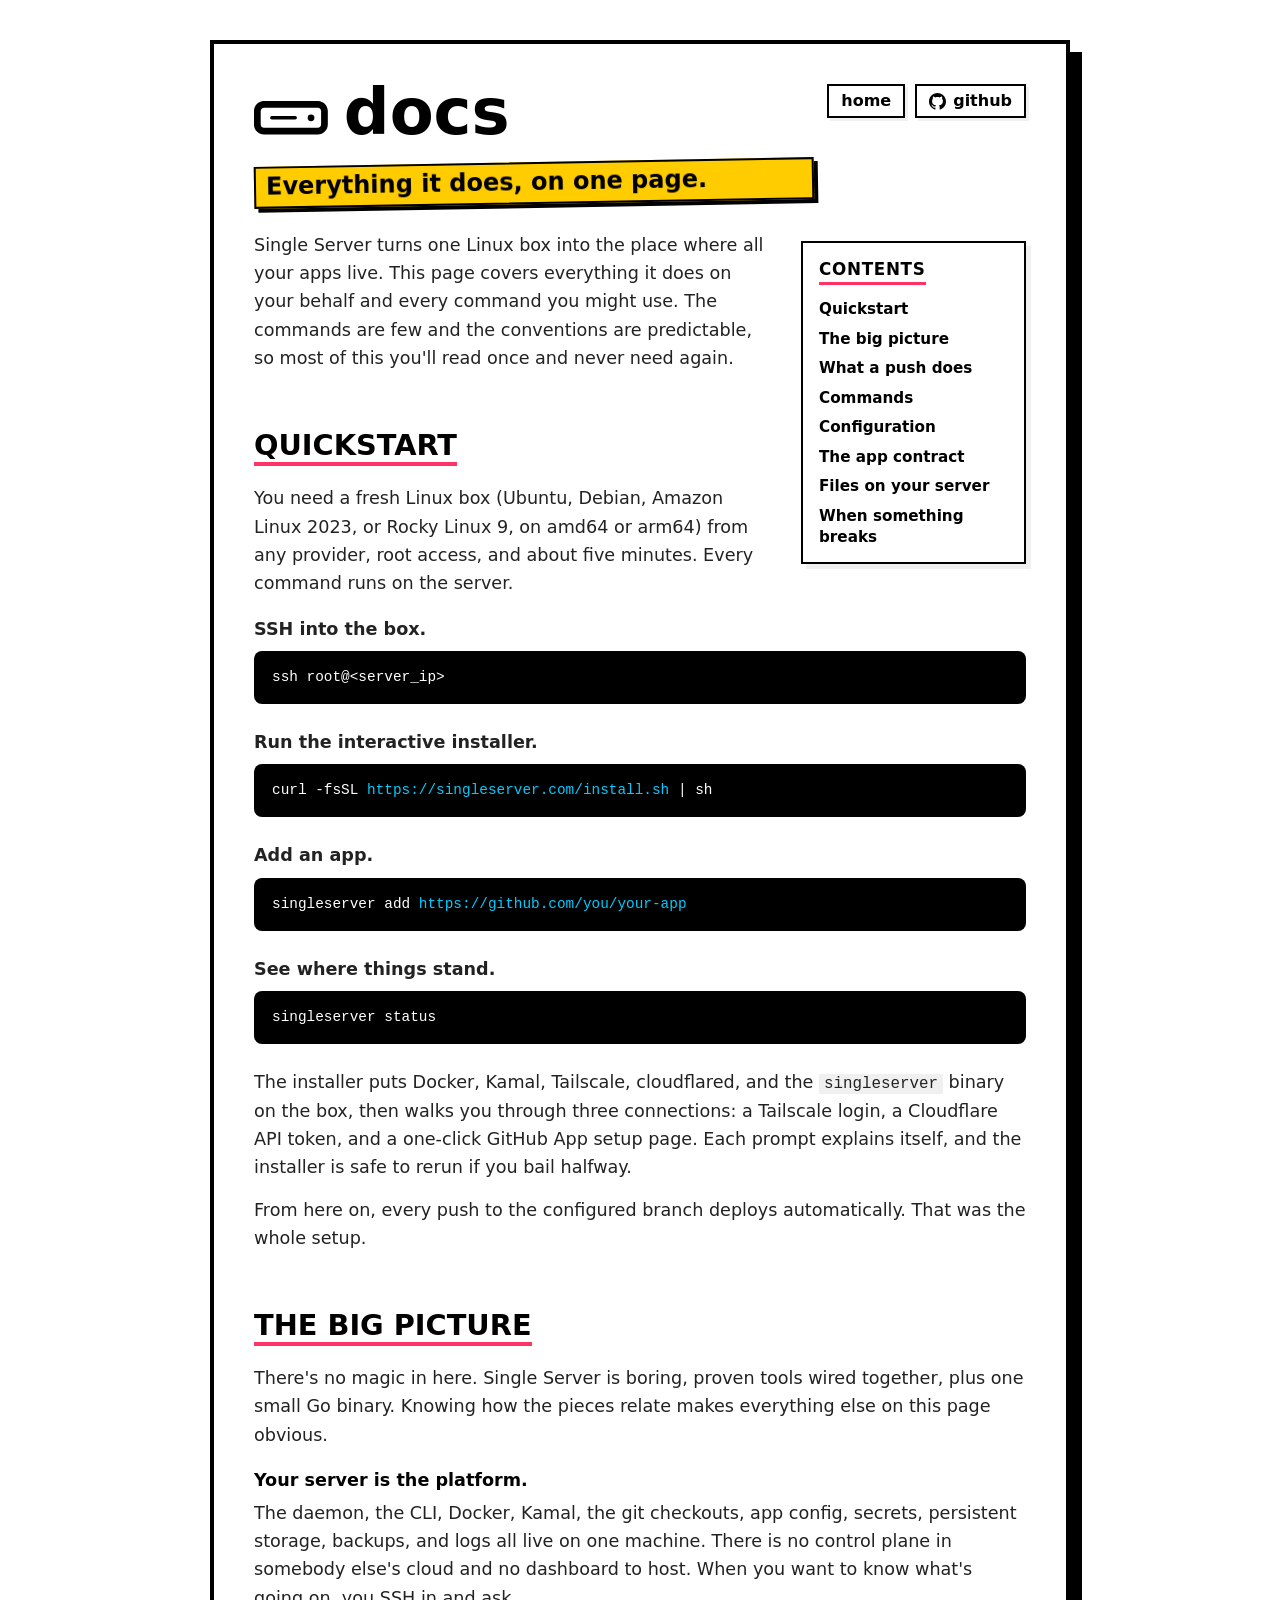
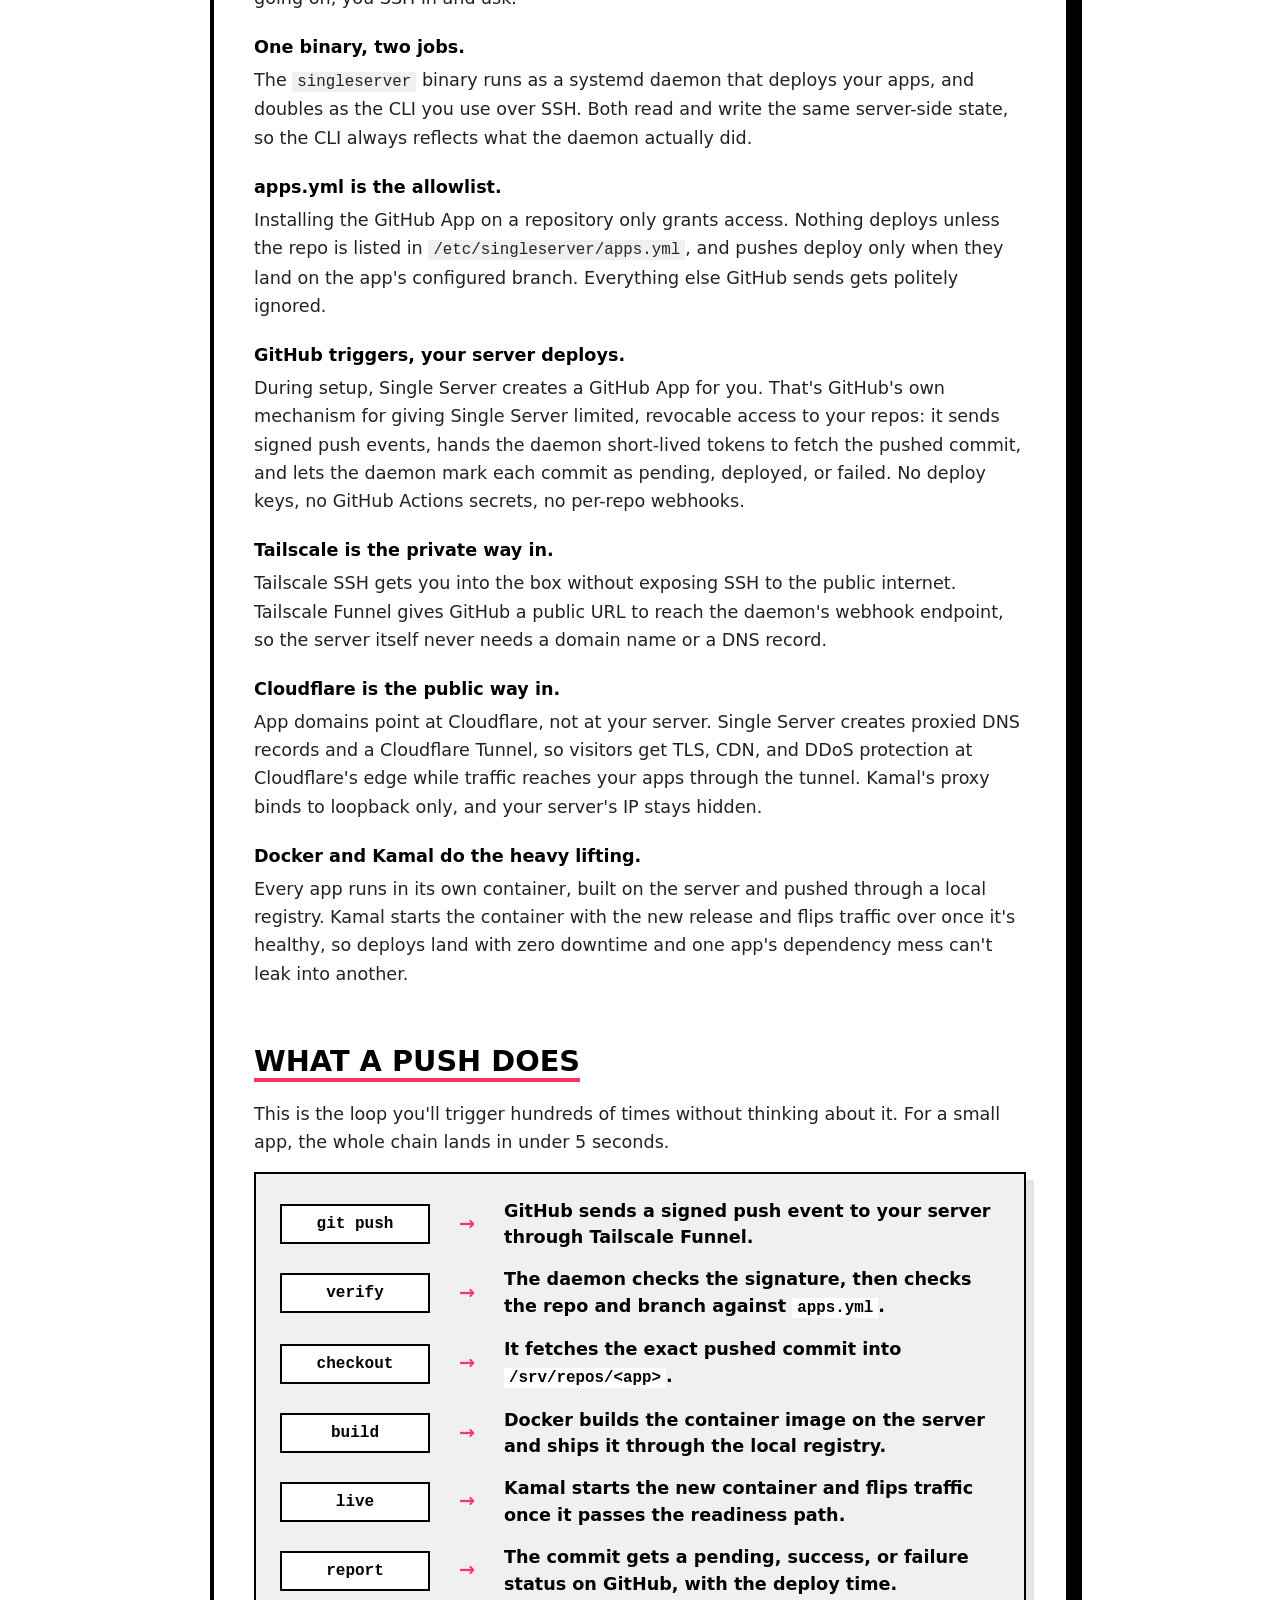
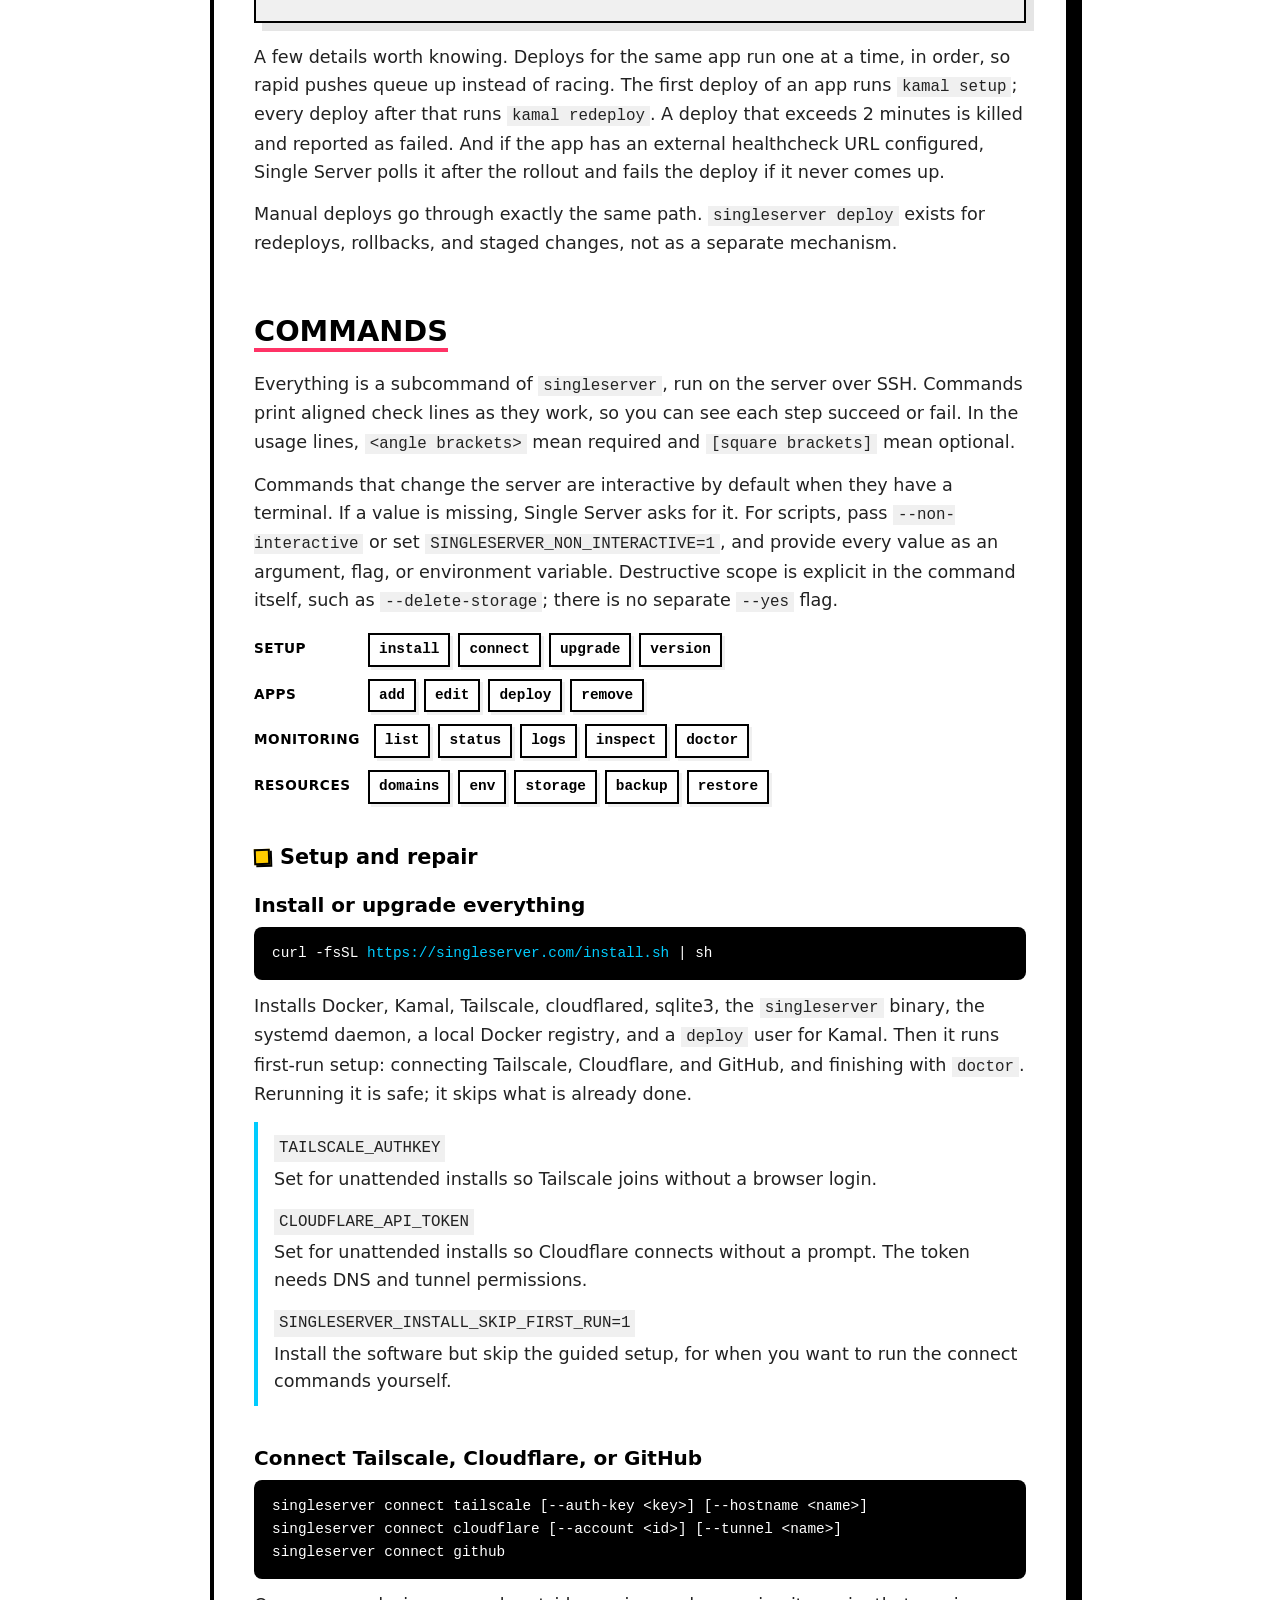
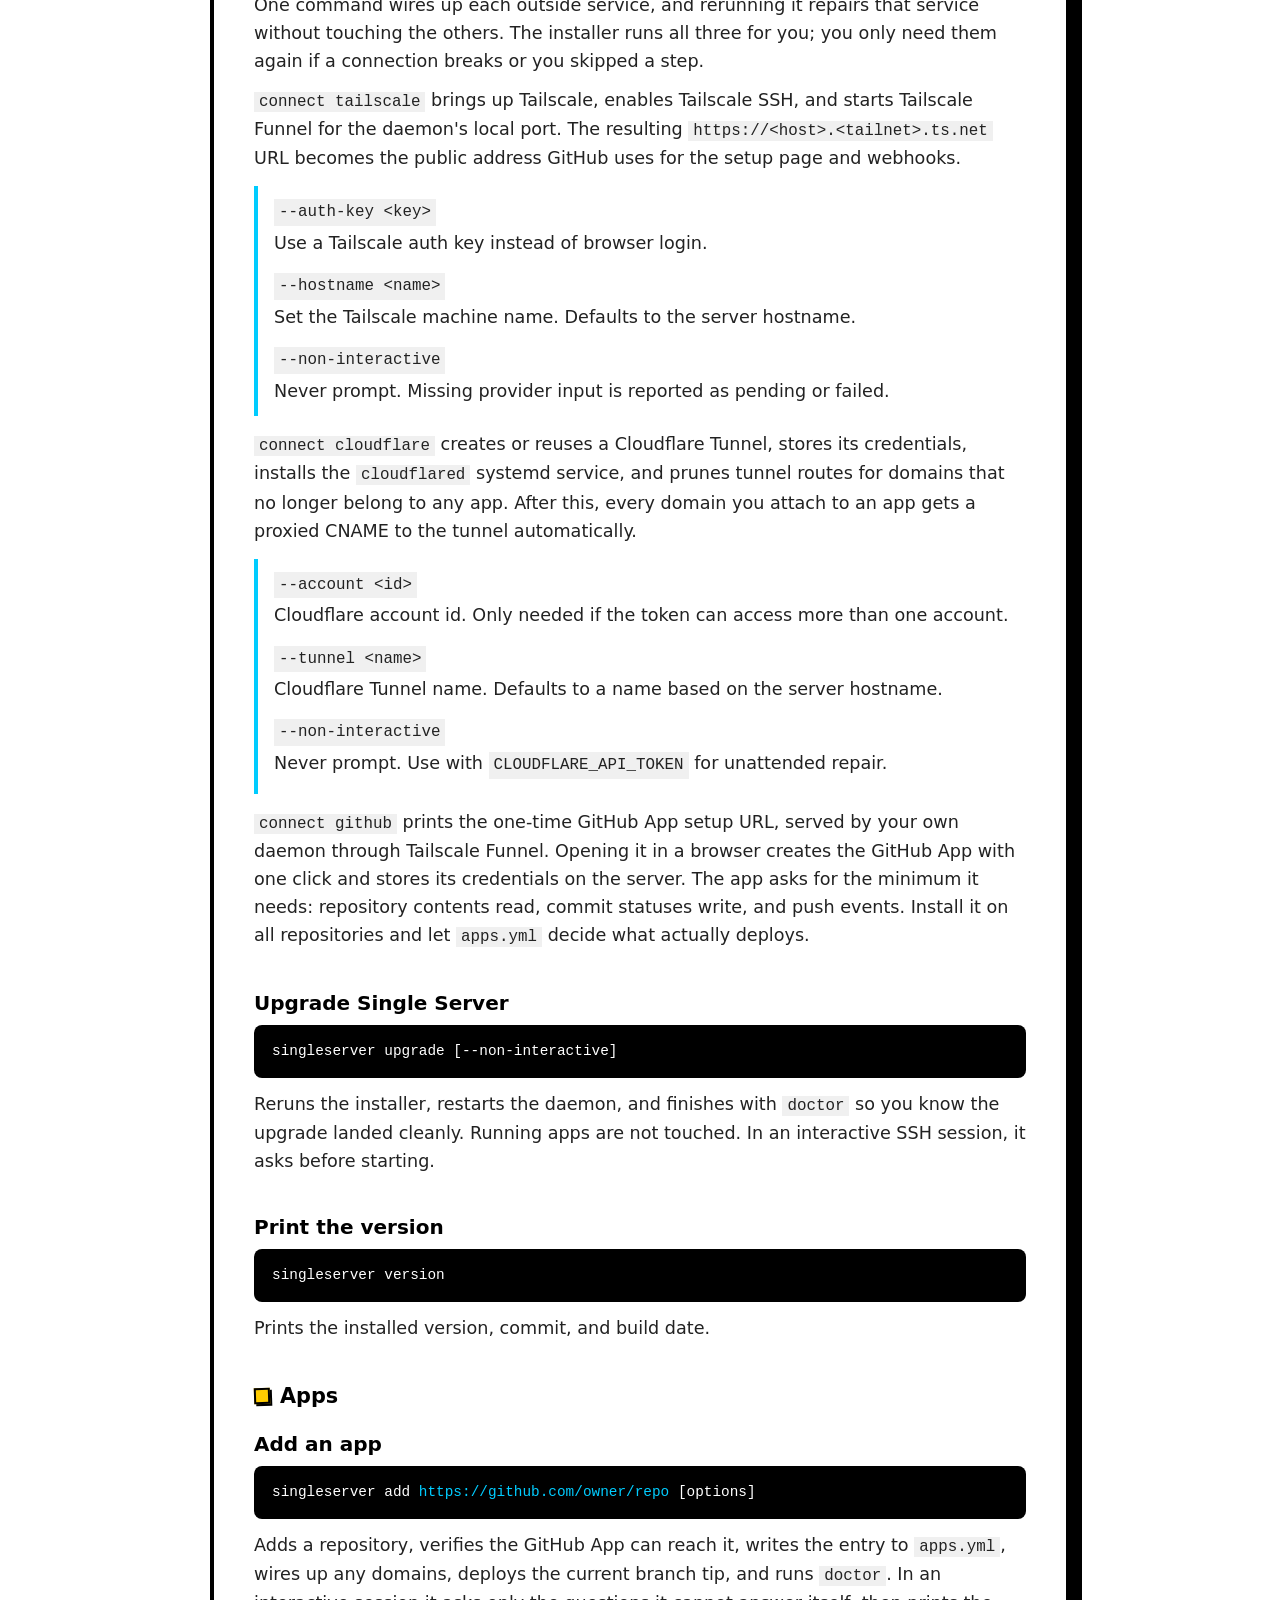
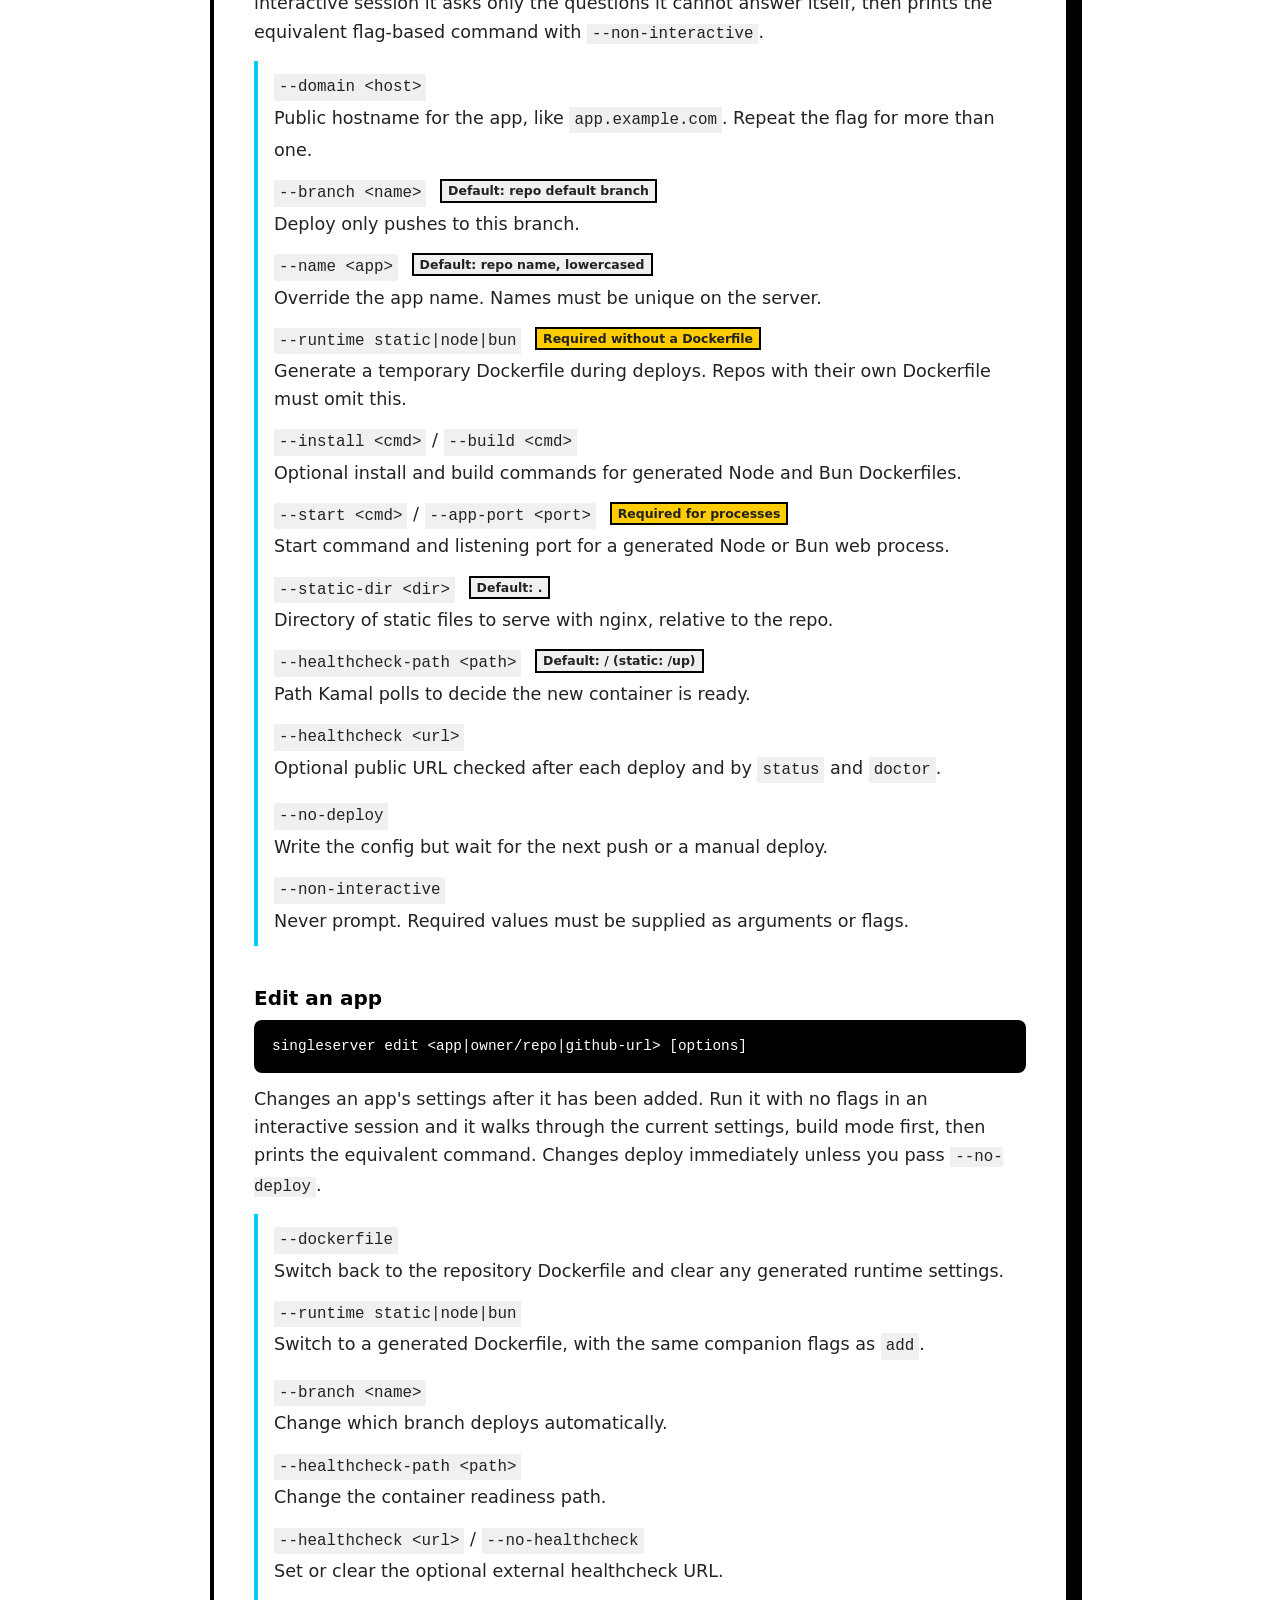
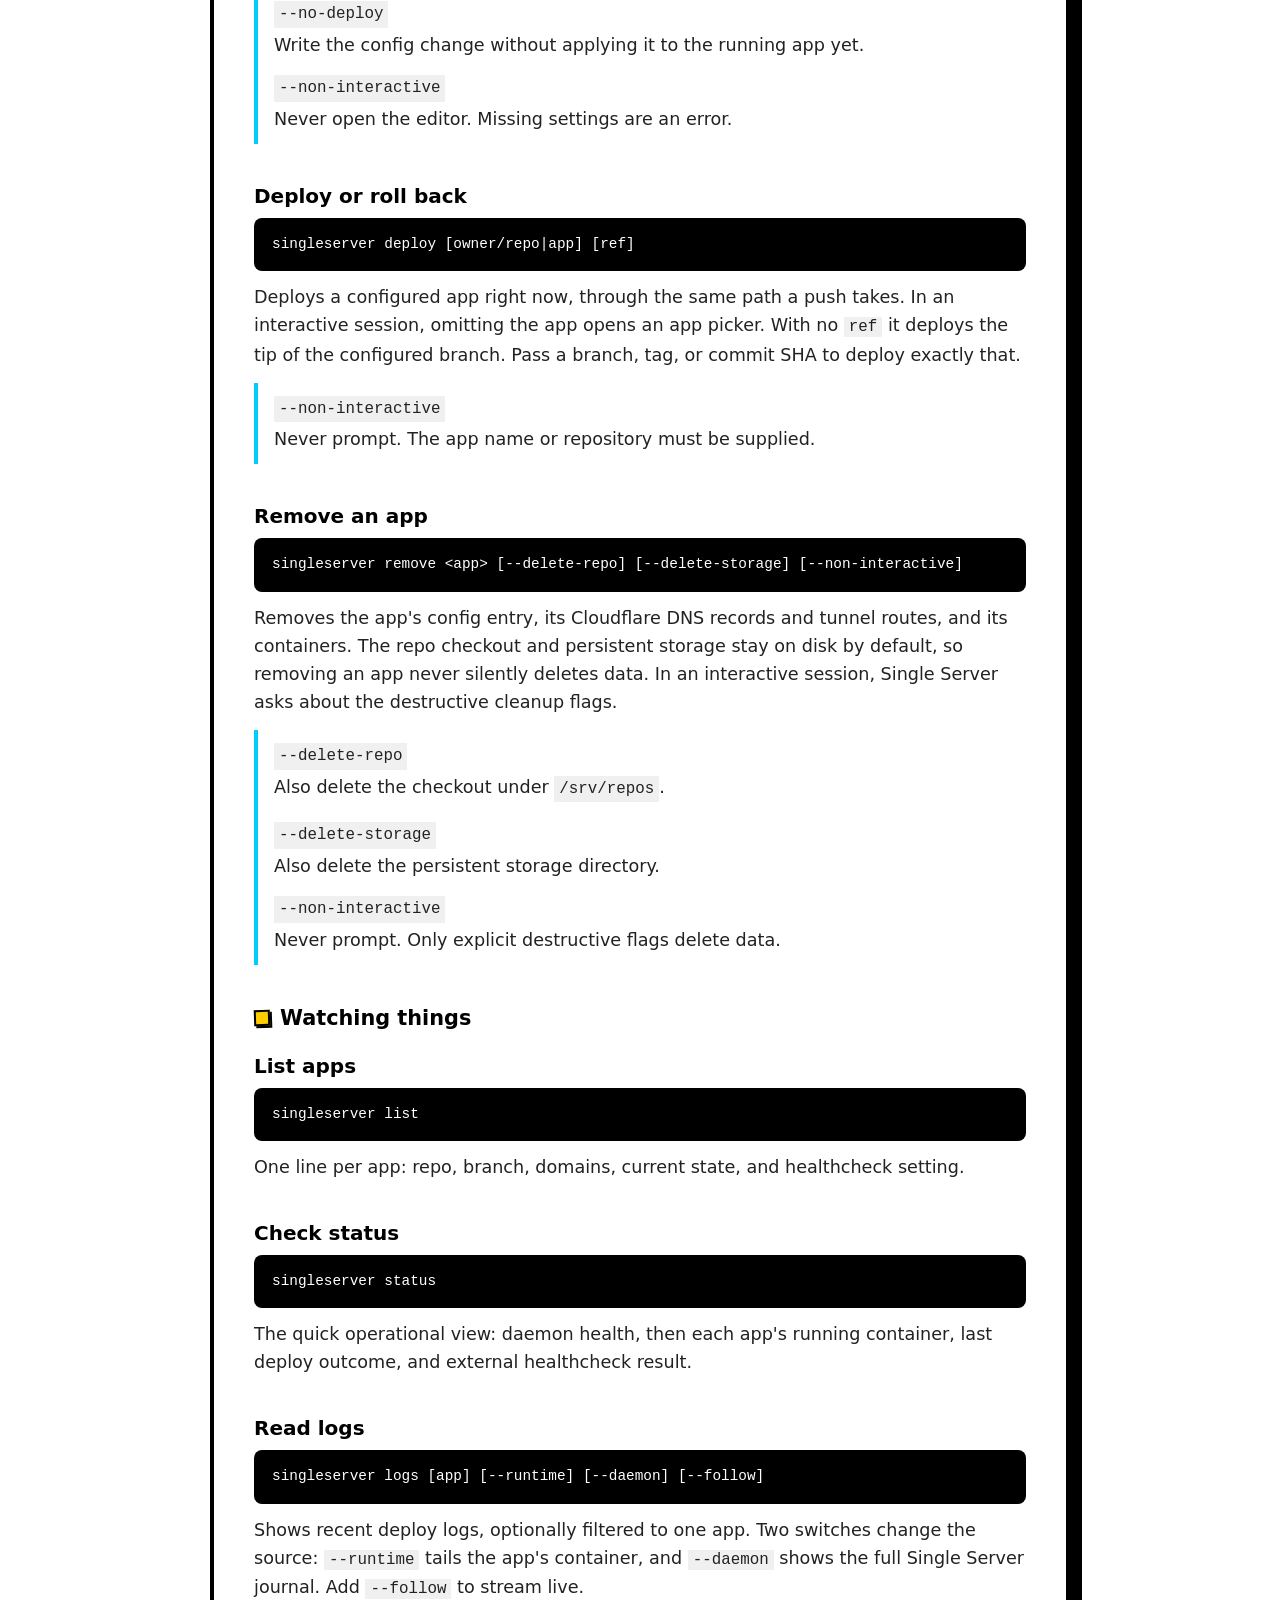
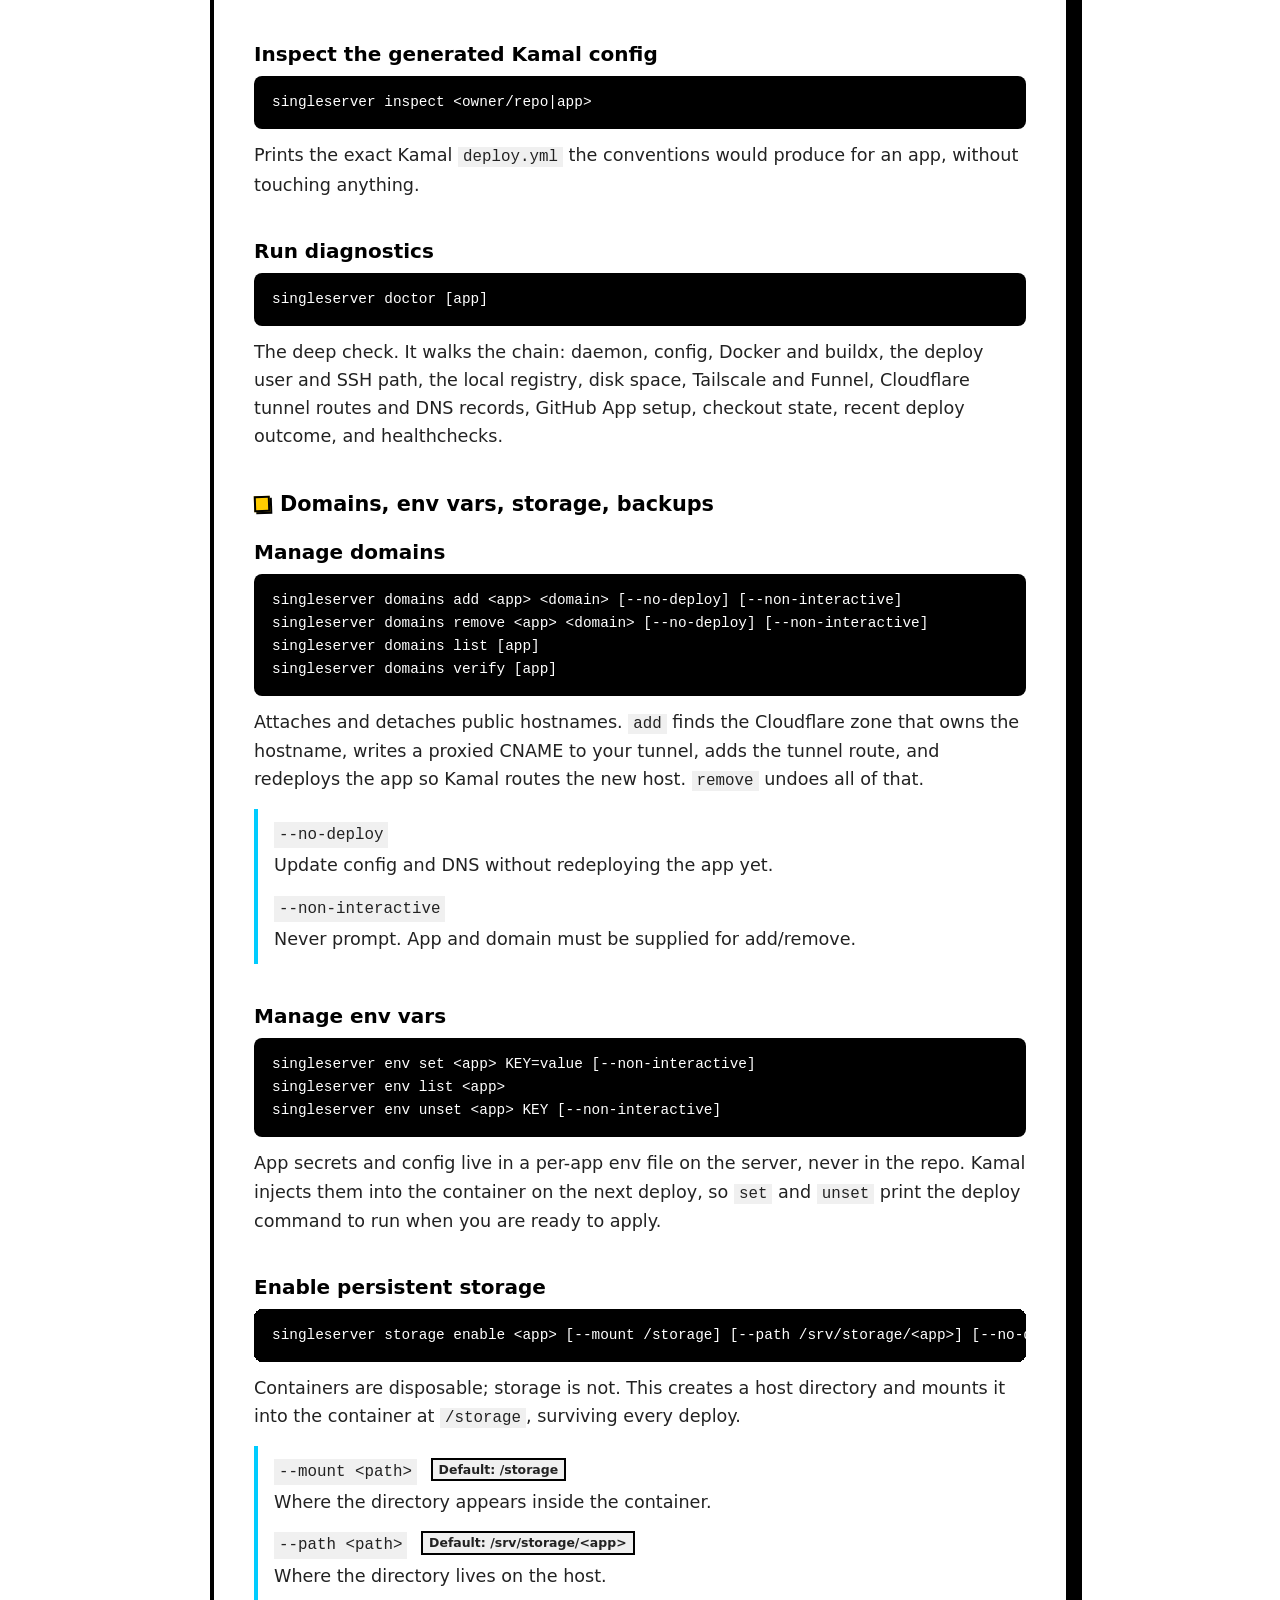
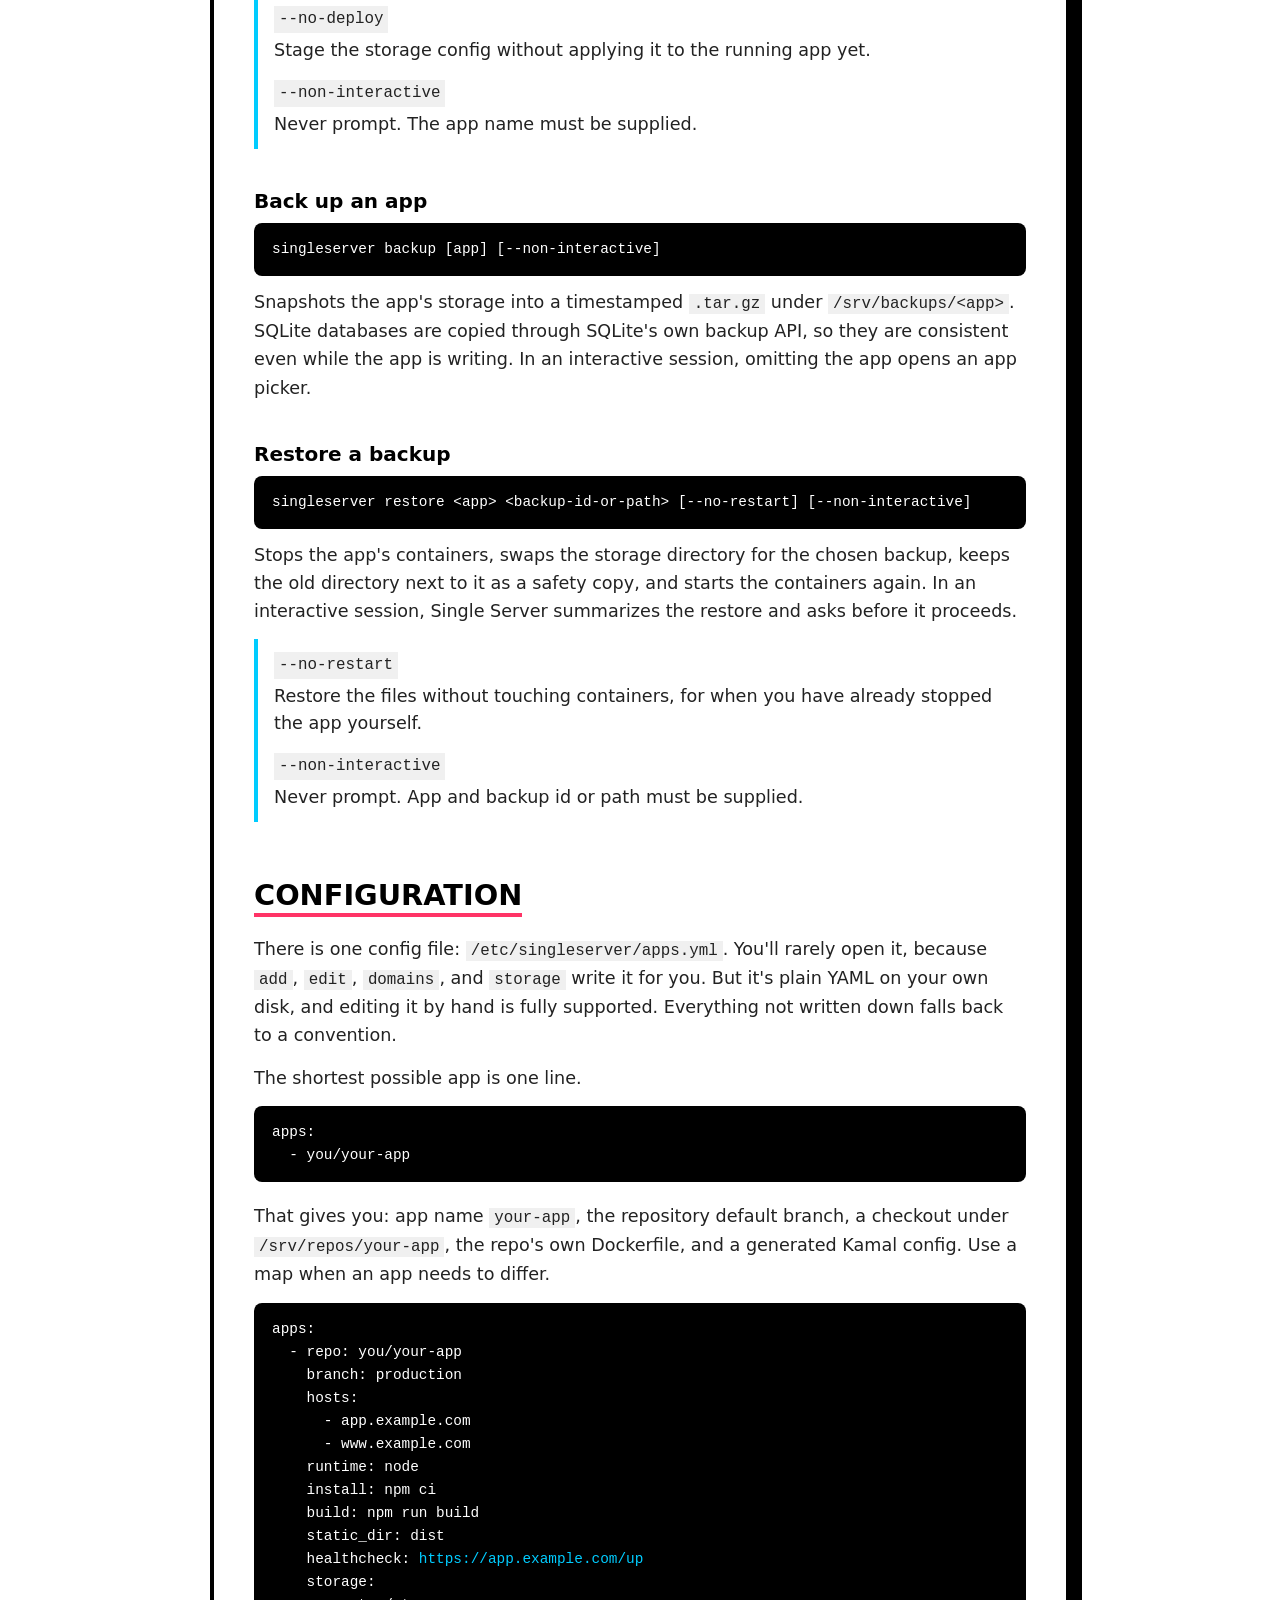
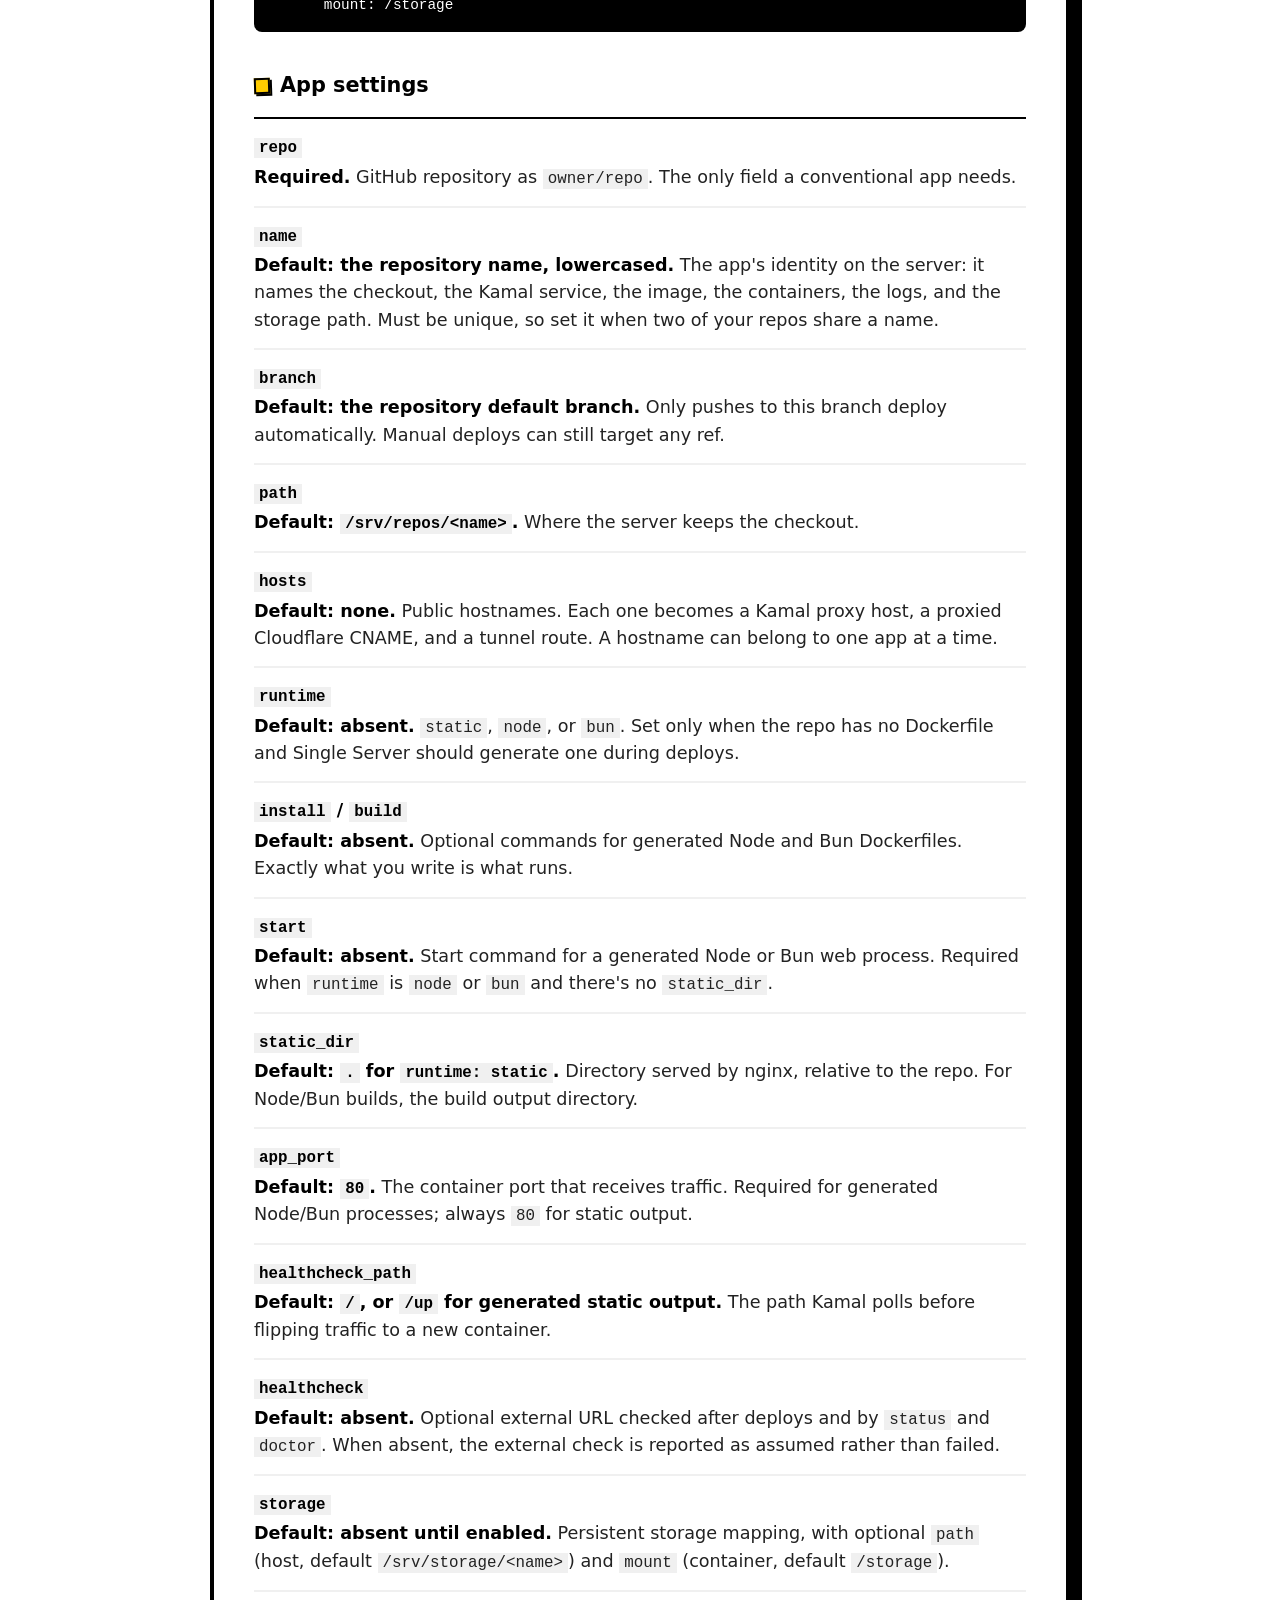
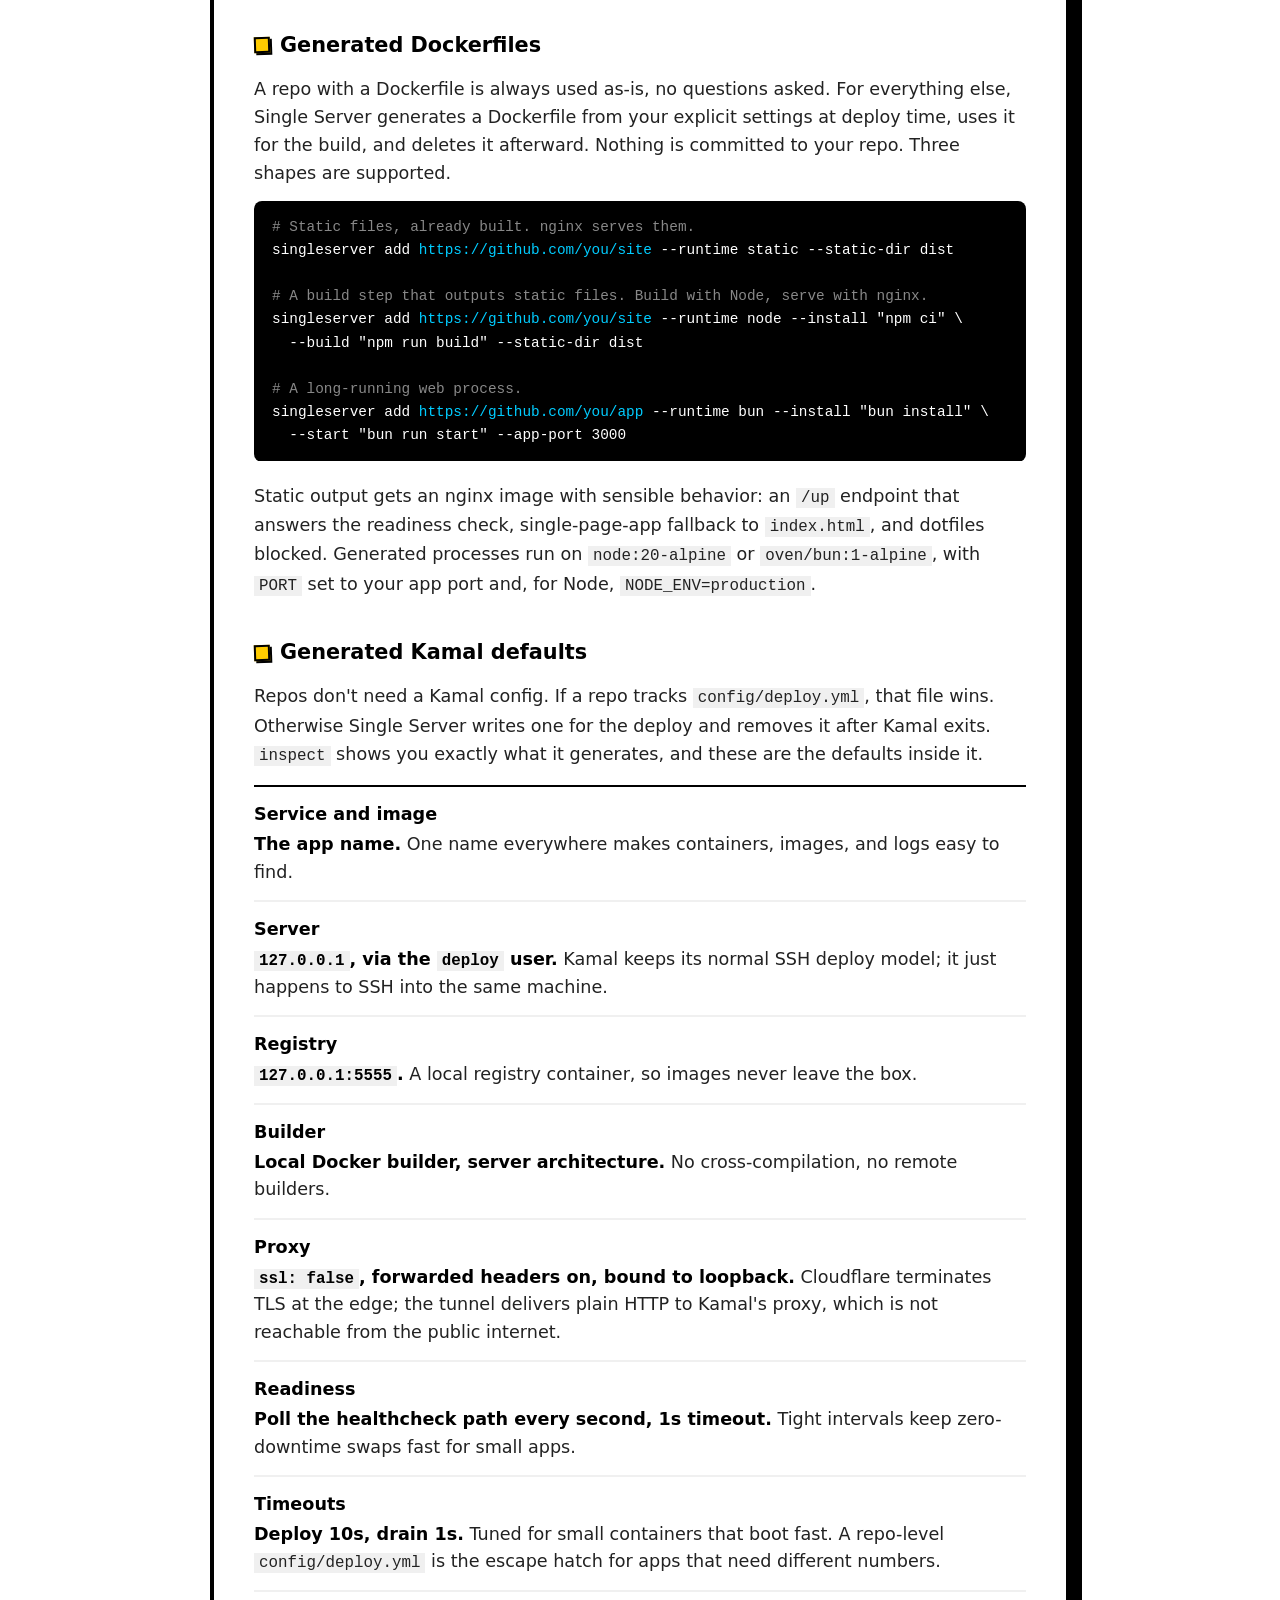
==== commit 28cbd8c4: "Rework troubleshooting tone and inline code size Rewrite When something breaks as a calm triage guid" ====
--- a/www/docs/index.html
+++ b/www/docs/index.html
@@ -12,7 +12,7 @@
     <link rel="apple-touch-icon" sizes="180x180" href="/apple-touch-icon.png">
     <link rel="manifest" href="/site.webmanifest">
     <meta name="theme-color" content="#ffffff">
-    <link href="https://fonts.googleapis.com/css2?family=Space+Grotesk:wght@400;700&display=swap" rel="stylesheet">
+    <link rel="preload" href="../fonts/space-grotesk.woff2" as="font" type="font/woff2" crossorigin>
     <link rel="stylesheet" href="../style.css">
     <script src="../script.js" defer></script>
 </head>
@@ -62,7 +62,7 @@
             <div>
                 <p class="step-title">Run the interactive installer.</p>
                 <div class="code-wrapper">
-                    <pre class="code-block">curl -fsSL https://singleserver.com/install.sh | sh</pre>
+                    <pre class="code-block">curl -fsSL <span class="accent">https://singleserver.com/install.sh</span> | sh</pre>
                     <button class="copy-btn" aria-label="Copy to clipboard">
                         <svg viewBox="0 0 24 24" fill="currentColor"><path d="M16 1H4c-1.1 0-2 .9-2 2v14h2V3h12V1zm3 4H8c-1.1 0-2 .9-2 2v14c0 1.1.9 2 2 2h11c1.1 0 2-.9 2-2V7c0-1.1-.9-2-2-2zm0 16H8V7h11v14z"/></svg>
                     </button>
@@ -71,7 +71,7 @@
             <div>
                 <p class="step-title">Add an app.</p>
                 <div class="code-wrapper">
-                    <pre class="code-block">singleserver add https://github.com/you/your-app</pre>
+                    <pre class="code-block">singleserver add <span class="accent">https://github.com/you/your-app</span></pre>
                     <button class="copy-btn" aria-label="Copy to clipboard">
                         <svg viewBox="0 0 24 24" fill="currentColor"><path d="M16 1H4c-1.1 0-2 .9-2 2v14h2V3h12V1zm3 4H8c-1.1 0-2 .9-2 2v14c0 1.1.9 2 2 2h11c1.1 0 2-.9 2-2V7c0-1.1-.9-2-2-2zm0 16H8V7h11v14z"/></svg>
                     </button>
@@ -220,7 +220,7 @@
             <div class="command" id="cmd-install">
                 <h4>Install or upgrade everything</h4>
                 <div class="code-wrapper">
-                    <pre class="code-block">curl -fsSL https://singleserver.com/install.sh | sh</pre>
+                    <pre class="code-block">curl -fsSL <span class="accent">https://singleserver.com/install.sh</span> | sh</pre>
                 </div>
                 <p>Installs Docker, Kamal, Tailscale, cloudflared, sqlite3, the <code>singleserver</code> binary, the systemd daemon, a local Docker registry, and a <code>deploy</code> user for Kamal. Then it runs first-run setup: connecting Tailscale, Cloudflare, and GitHub, and finishing with <code>doctor</code>. Rerunning it is safe; it skips what is already done.</p>
                 <ul class="option-list">
@@ -275,7 +275,7 @@
             <div class="command" id="cmd-add">
                 <h4>Add an app</h4>
                 <div class="code-wrapper">
-                    <pre class="code-block">singleserver add https://github.com/owner/repo [options]</pre>
+                    <pre class="code-block">singleserver add <span class="accent">https://github.com/owner/repo</span> [options]</pre>
                 </div>
                 <p>Adds a repository, verifies the GitHub App can reach it, writes the entry to <code>apps.yml</code>, wires up any domains, deploys the current branch tip, and runs <code>doctor</code>. In an interactive session it asks only the questions it cannot answer itself, then prints the equivalent flag-based command with <code>--non-interactive</code>.</p>
                 <ul class="option-list">
@@ -464,7 +464,7 @@
     install: npm ci
     build: npm run build
     static_dir: dist
-    healthcheck: https://app.example.com/up
+    healthcheck: <span class="accent">https://app.example.com/up</span>
     storage:
       mount: /storage</pre>
             <button class="copy-btn" aria-label="Copy to clipboard">
@@ -493,14 +493,14 @@
         <p>A repo with a Dockerfile is always used as-is, no questions asked. For everything else, Single Server generates a Dockerfile from your explicit settings at deploy time, uses it for the build, and deletes it afterward. Nothing is committed to your repo. Three shapes are supported.</p>
         <div class="code-wrapper">
             <pre class="code-block"><span class="muted"># Static files, already built. nginx serves them.</span>
-singleserver add https://github.com/you/site --runtime static --static-dir dist
+singleserver add <span class="accent">https://github.com/you/site</span> --runtime static --static-dir dist
 
 <span class="muted"># A build step that outputs static files. Build with Node, serve with nginx.</span>
-singleserver add https://github.com/you/site --runtime node --install "npm ci" \
+singleserver add <span class="accent">https://github.com/you/site</span> --runtime node --install "npm ci" \
   --build "npm run build" --static-dir dist
 
 <span class="muted"># A long-running web process.</span>
-singleserver add https://github.com/you/app --runtime bun --install "bun install" \
+singleserver add <span class="accent">https://github.com/you/app</span> --runtime bun --install "bun install" \
   --start "bun run start" --app-port 3000</pre>
             <button class="copy-btn" aria-label="Copy to clipboard">
                 <svg viewBox="0 0 24 24" fill="currentColor"><path d="M16 1H4c-1.1 0-2 .9-2 2v14h2V3h12V1zm3 4H8c-1.1 0-2 .9-2 2v14c0 1.1.9 2 2 2h11c1.1 0 2-.9 2-2V7c0-1.1-.9-2-2-2zm0 16H8V7h11v14z"/></svg>
@@ -552,40 +552,81 @@
     <section id="files">
         <h2>Files on your server</h2>
         <p>No hidden state. Everything Single Server knows is in plain files you can read, back up, or move to a new box.</p>
-        <ul class="settings-list">
-            <li><strong><code>/etc/singleserver/apps.yml</code></strong>The app allowlist and all app config.</li>
-            <li><strong><code>/etc/singleserver/singleserver.env</code></strong>Daemon environment: local port, public Funnel URL, setup token.</li>
-            <li><strong><code>/etc/singleserver/env/&lt;app&gt;.env</code></strong>Per-app env vars and secrets, injected on deploy.</li>
-            <li><strong><code>/etc/singleserver/github-app.json</code></strong>GitHub App ID, slug, and webhook secret.</li>
-            <li><strong><code>/etc/singleserver/github-app.private-key.pem</code></strong>GitHub App private key, used to mint short-lived repo tokens.</li>
-            <li><strong><code>/etc/singleserver/tailscale.json</code></strong>Tailscale hostname and Funnel URL.</li>
-            <li><strong><code>/etc/singleserver/cloudflare.json</code></strong>Cloudflare account, tunnel, and token state.</li>
-            <li><strong><code>/etc/cloudflared/singleserver.yml</code></strong>Tunnel ingress routes, one per app domain.</li>
-            <li><strong><code>/srv/repos/&lt;app&gt;</code></strong>Git checkout per app, reset to the exact pushed commit on every deploy.</li>
-            <li><strong><code>/srv/storage/&lt;app&gt;</code></strong>Persistent app storage, mounted into the container.</li>
-            <li><strong><code>/srv/backups/&lt;app&gt;</code></strong>Timestamped storage backups.</li>
-            <li><strong><code>journalctl -u singleserver.service</code></strong>Daemon and deploy logs, also reachable through <code>singleserver logs</code>.</li>
-        </ul>
+        <table class="files-table">
+            <tr>
+                <td>/etc/singleserver/apps.yml</td>
+                <td>The app allowlist and all app config.</td>
+            </tr>
+            <tr>
+                <td>/etc/singleserver/singleserver.env</td>
+                <td>Daemon environment: local port, public Funnel URL, setup token.</td>
+            </tr>
+            <tr>
+                <td>/etc/singleserver/env/&lt;app&gt;.env</td>
+                <td>Per-app env vars and secrets, injected on deploy.</td>
+            </tr>
+            <tr>
+                <td>/etc/singleserver/github.json</td>
+                <td>GitHub App ID, slug, and webhook secret.</td>
+            </tr>
+            <tr>
+                <td>/etc/singleserver/github.private-key.pem</td>
+                <td>GitHub App private key, used to mint short-lived repo tokens.</td>
+            </tr>
+            <tr>
+                <td>/etc/singleserver/tailscale.json</td>
+                <td>Tailscale hostname and Funnel URL.</td>
+            </tr>
+            <tr>
+                <td>/etc/singleserver/cloudflare.json</td>
+                <td>Cloudflare account, tunnel, and token state.</td>
+            </tr>
+            <tr>
+                <td>/etc/cloudflared/singleserver.yml</td>
+                <td>Tunnel ingress routes, one per app domain.</td>
+            </tr>
+            <tr>
+                <td>/srv/repos/&lt;app&gt;</td>
+                <td>Git checkout per app, reset to the exact pushed commit on every deploy.</td>
+            </tr>
+            <tr>
+                <td>/srv/storage/&lt;app&gt;</td>
+                <td>Persistent app storage, mounted into the container.</td>
+            </tr>
+            <tr>
+                <td>/srv/backups/&lt;app&gt;</td>
+                <td>Timestamped storage backups.</td>
+            </tr>
+            <tr>
+                <td>journalctl -u singleserver.service</td>
+                <td>Daemon and deploy logs, also reachable through <code>singleserver logs</code>.</td>
+            </tr>
+        </table>
     </section>
 
     <section id="troubleshooting">
         <h2>When something breaks</h2>
+        <p>A short triage guide, in the order that locates problems fastest.</p>
         <div class="idea-list">
             <div>
                 <strong>Start with doctor.</strong>
-                <p>Run <code>singleserver doctor</code>. It checks the whole chain end to end and tells you which link failed and why, in one screen. Most problems stop here.</p>
+                <p>Run <code>singleserver doctor</code>. It checks every layer, from the daemon, Docker, and disk to DNS, tunnel routes, GitHub access, and each app's deploy state, and prints one line per check with the reason for any failure. It is read-only and safe to run on a live server. Use it to identify which layer is failing before changing anything.</p>
             </div>
             <div>
                 <strong>A deploy failed.</strong>
-                <p>The commit on GitHub shows the failure status with the reason. On the server, <code>singleserver logs &lt;app&gt;</code> has the full build and rollout output, and <code>singleserver logs &lt;app&gt; --runtime</code> shows what your app printed if the container started and then misbehaved. Once you've fixed the cause, push again or rerun <code>singleserver deploy &lt;app&gt;</code>.</p>
-            </div>
-            <div>
-                <strong>A connection broke.</strong>
-                <p>The connect commands are also the repair commands. <code>singleserver connect tailscale</code>, <code>singleserver connect cloudflare</code>, and <code>singleserver connect github</code> each re-establish their piece without disturbing the others, and they're safe to run on a hunch.</p>
-            </div>
-            <div>
-                <strong>You're stuck anyway.</strong>
-                <p>It's standard parts underneath: <code>docker ps</code>, <code>journalctl -u singleserver.service</code>, and the cloudflared and tailscaled services behave exactly as their own docs describe. Or open an issue on <a href="https://github.com/dvassallo/singleserver">GitHub</a>.</p>
+                <p>A failed deploy does not take your app down: Kamal only moves traffic after the new container passes its readiness check, so the previous version keeps serving. The commit on GitHub carries the failure status and reason. On the server, <code>singleserver logs &lt;app&gt;</code> has the full build and rollout output, and <code>singleserver logs &lt;app&gt; --runtime</code> shows your app's own output if the container started and then failed readiness. Once the cause is fixed, push again or run <code>singleserver deploy &lt;app&gt;</code>. To return to a known good release immediately, deploy its commit directly: <code>singleserver deploy &lt;app&gt; &lt;sha&gt;</code>.</p>
+            </div>
+            <div>
+                <strong>An app is unhealthy.</strong>
+                <p><code>singleserver status</code> shows each app's container state, last deploy outcome, and healthcheck result. <code>singleserver logs &lt;app&gt; --runtime --follow</code> streams the container's output live. If the app needs a restart rather than a code fix, redeploying the current commit with <code>singleserver deploy &lt;app&gt;</code> replaces the container with zero downtime.</p>
+            </div>
+            <div>
+                <strong>GitHub, Cloudflare, or Tailscale stopped working.</strong>
+                <p>Pushes that stop deploying point at GitHub. Domains that stop serving point at Cloudflare. SSH trouble points at Tailscale. Rerun <code>singleserver connect</code> with the affected service to re-establish it: each connection repairs independently, none of them disturb running apps, and against a healthy connection the command verifies it and changes nothing.</p>
+            </div>
+            <div>
+                <strong>Going deeper.</strong>
+                <p>Everything underneath is standard and inspectable: <code>docker ps</code> for containers, <code>journalctl -u singleserver.service</code> for the daemon, and the tailscaled and cloudflared services log through systemd as usual. Whatever you find, you are debugging well-documented tools on a machine you fully control.</p>
             </div>
         </div>
     </section>
--- a/www/style.css
+++ b/www/style.css
@@ -1,4 +1,21 @@
 /* Single Server site styles: shared base, then page-scoped sections. */
+
+/* Font */
+
+@font-face {
+    font-family: 'Space Grotesk';
+    font-style: normal;
+    font-weight: 300 700;
+    font-display: swap;
+    src: url('fonts/space-grotesk.woff2') format('woff2');
+}
+
+/* Arial, width-matched to Space Grotesk so a late font swap doesn't reflow */
+@font-face {
+    font-family: 'Space Grotesk Fallback';
+    src: local('Arial');
+    size-adjust: 106%;
+}
 
 /* Tokens and reset */
 
@@ -17,7 +34,7 @@
 /* Base */
 
 body {
-    font-family: 'Space Grotesk', system-ui, sans-serif;
+    font-family: 'Space Grotesk', 'Space Grotesk Fallback', system-ui, sans-serif;
     line-height: 1.5;
     padding: 40px 20px;
     color: var(--ink);
@@ -50,6 +67,7 @@
 }
 
 code {
+    font-size: 0.9em;
     background: var(--highlight);
     padding: 1px 5px;
 }
@@ -204,8 +222,16 @@
     line-height: 1.6;
 }
 
-.code-block .accent { color: var(--secondary); }
-.code-block .muted { color: #888; }
+.code-block .accent,
+.code-block .tok-url,
+.code-block .tok-key { color: var(--secondary); }
+
+.code-block .muted,
+.code-block .tok-comment { color: #888; }
+
+.code-block .tok-flag { color: var(--tertiary); }
+
+.code-block .tok-ph { color: #969696; }
 
 .copy-btn {
     position: absolute;
@@ -426,7 +452,7 @@
 .toc {
     float: right;
     width: 225px;
-    margin: 8px 0 24px 32px;
+    margin: 38px 0 24px 32px;
     border: 2px solid var(--ink);
     box-shadow: 5px 5px 0 var(--highlight);
     padding: 14px 16px;
@@ -439,11 +465,11 @@
 .toc-label {
     font-weight: 700;
     text-transform: uppercase;
-    font-size: 0.85rem;
+    font-size: 1.05rem;
     letter-spacing: 0.04em;
     border-bottom: 3px solid var(--primary);
     align-self: flex-start;
-    margin-bottom: 4px;
+    margin-bottom: 6px;
 }
 
 .toc a {
@@ -636,6 +662,30 @@
     color: var(--ink);
 }
 
+.files-table {
+    width: 100%;
+    border-collapse: collapse;
+    margin-top: 18px;
+    border-top: 2px solid var(--ink);
+}
+
+.files-table td {
+    border-bottom: 2px solid var(--highlight);
+    padding: 12px 0;
+    vertical-align: top;
+    font-size: 1rem;
+    line-height: 1.55;
+    color: #222;
+}
+
+.files-table td:first-child {
+    font-family: ui-monospace, SFMono-Regular, Menlo, Consolas, monospace;
+    font-weight: 700;
+    color: var(--ink);
+    white-space: nowrap;
+    padding-right: 28px;
+}
+
 /* Mobile */
 
 @media (max-width: 760px) {
@@ -698,6 +748,24 @@
     .command-index-label {
         flex: 0 0 auto;
         margin-top: 0;
+    }
+
+    .files-table tr {
+        display: block;
+        border-bottom: 2px solid var(--highlight);
+        padding: 12px 0;
+    }
+
+    .files-table td {
+        display: block;
+        border: none;
+        padding: 0;
+    }
+
+    .files-table td:first-child {
+        white-space: normal;
+        overflow-wrap: anywhere;
+        margin-bottom: 3px;
     }
 }
 
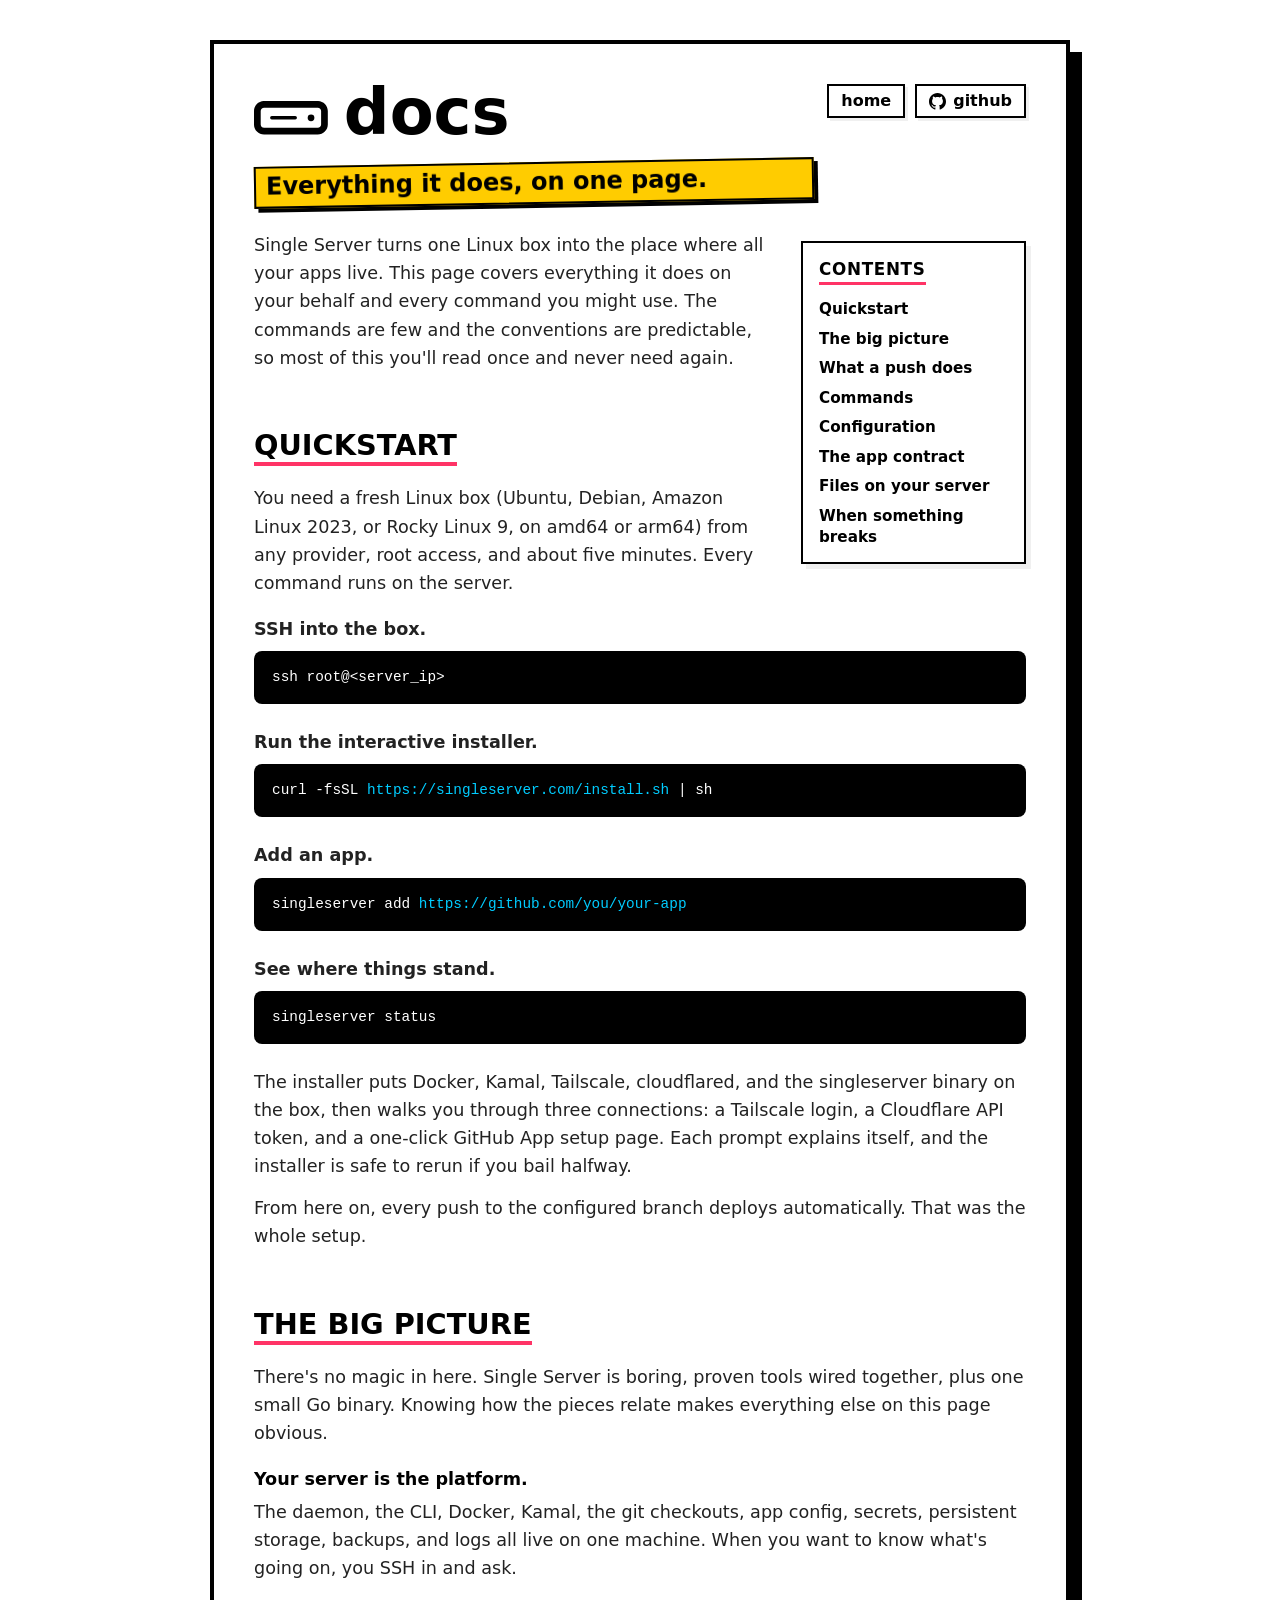
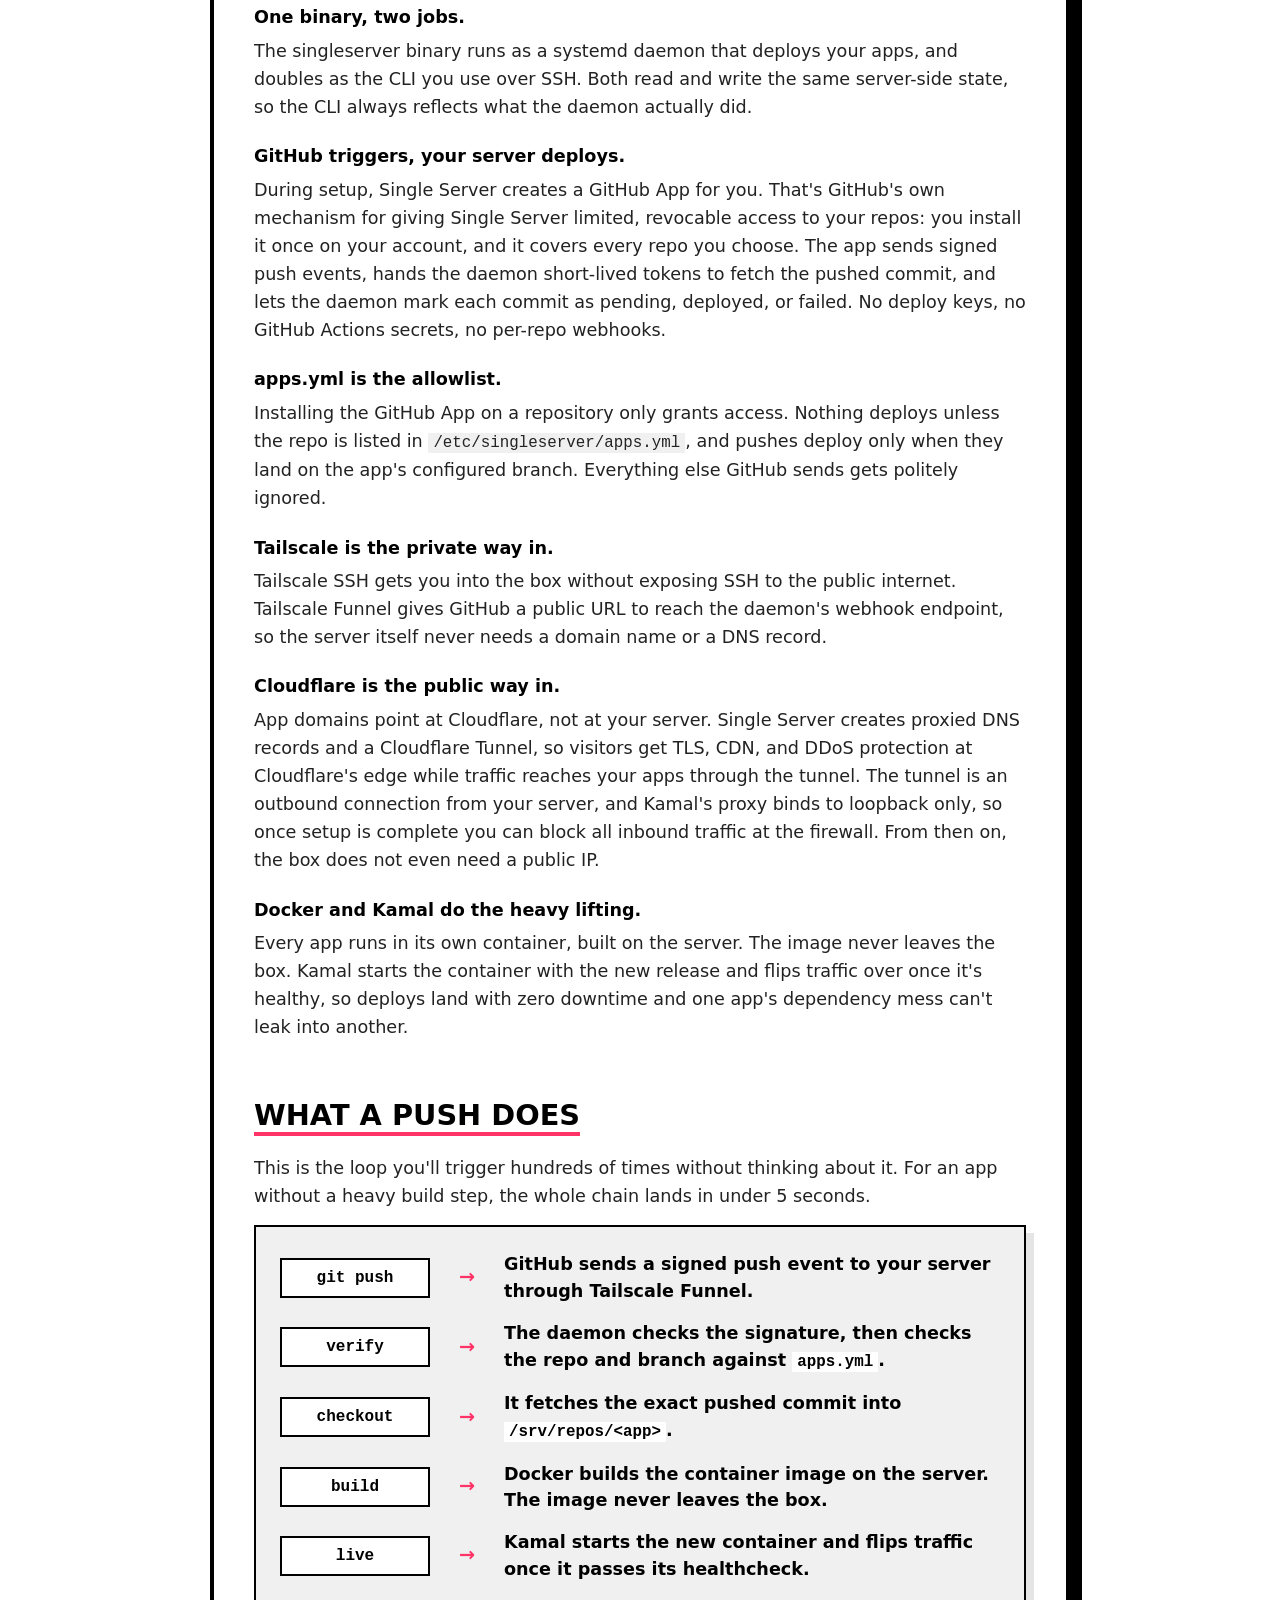
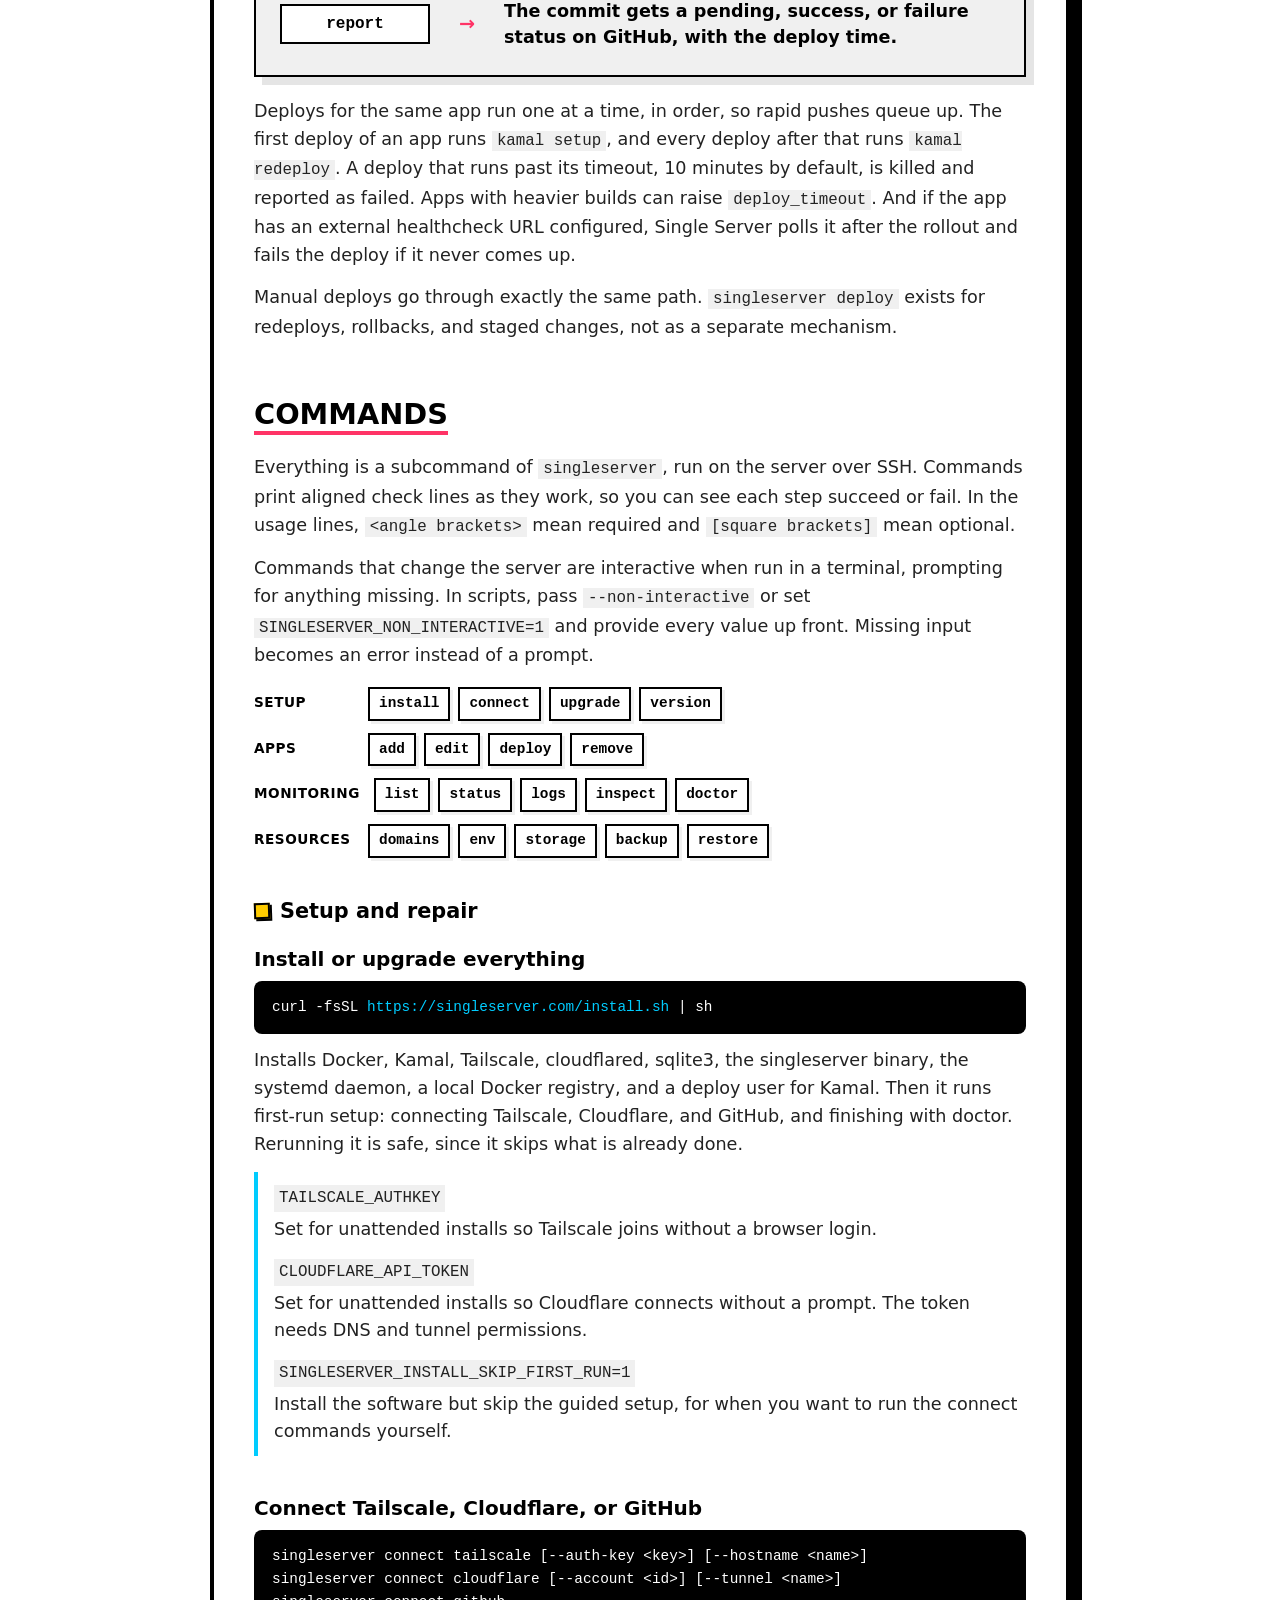
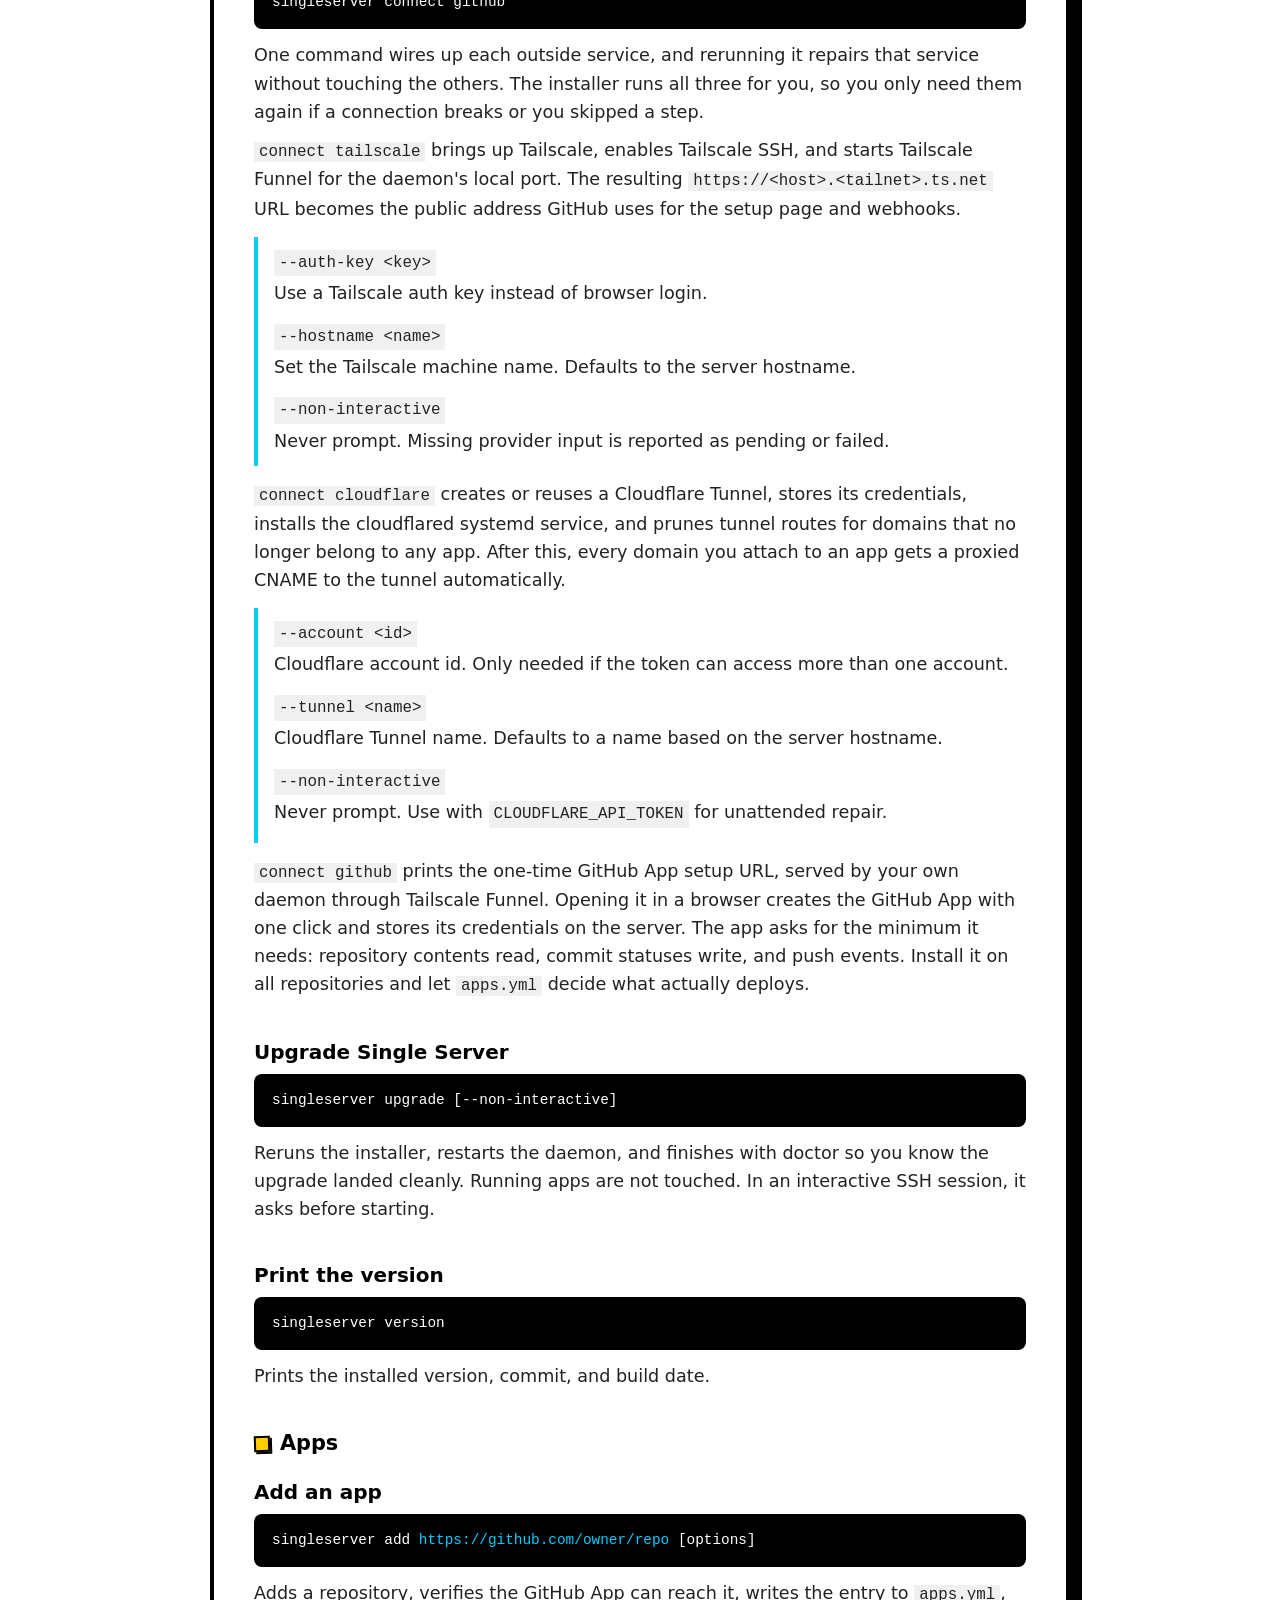
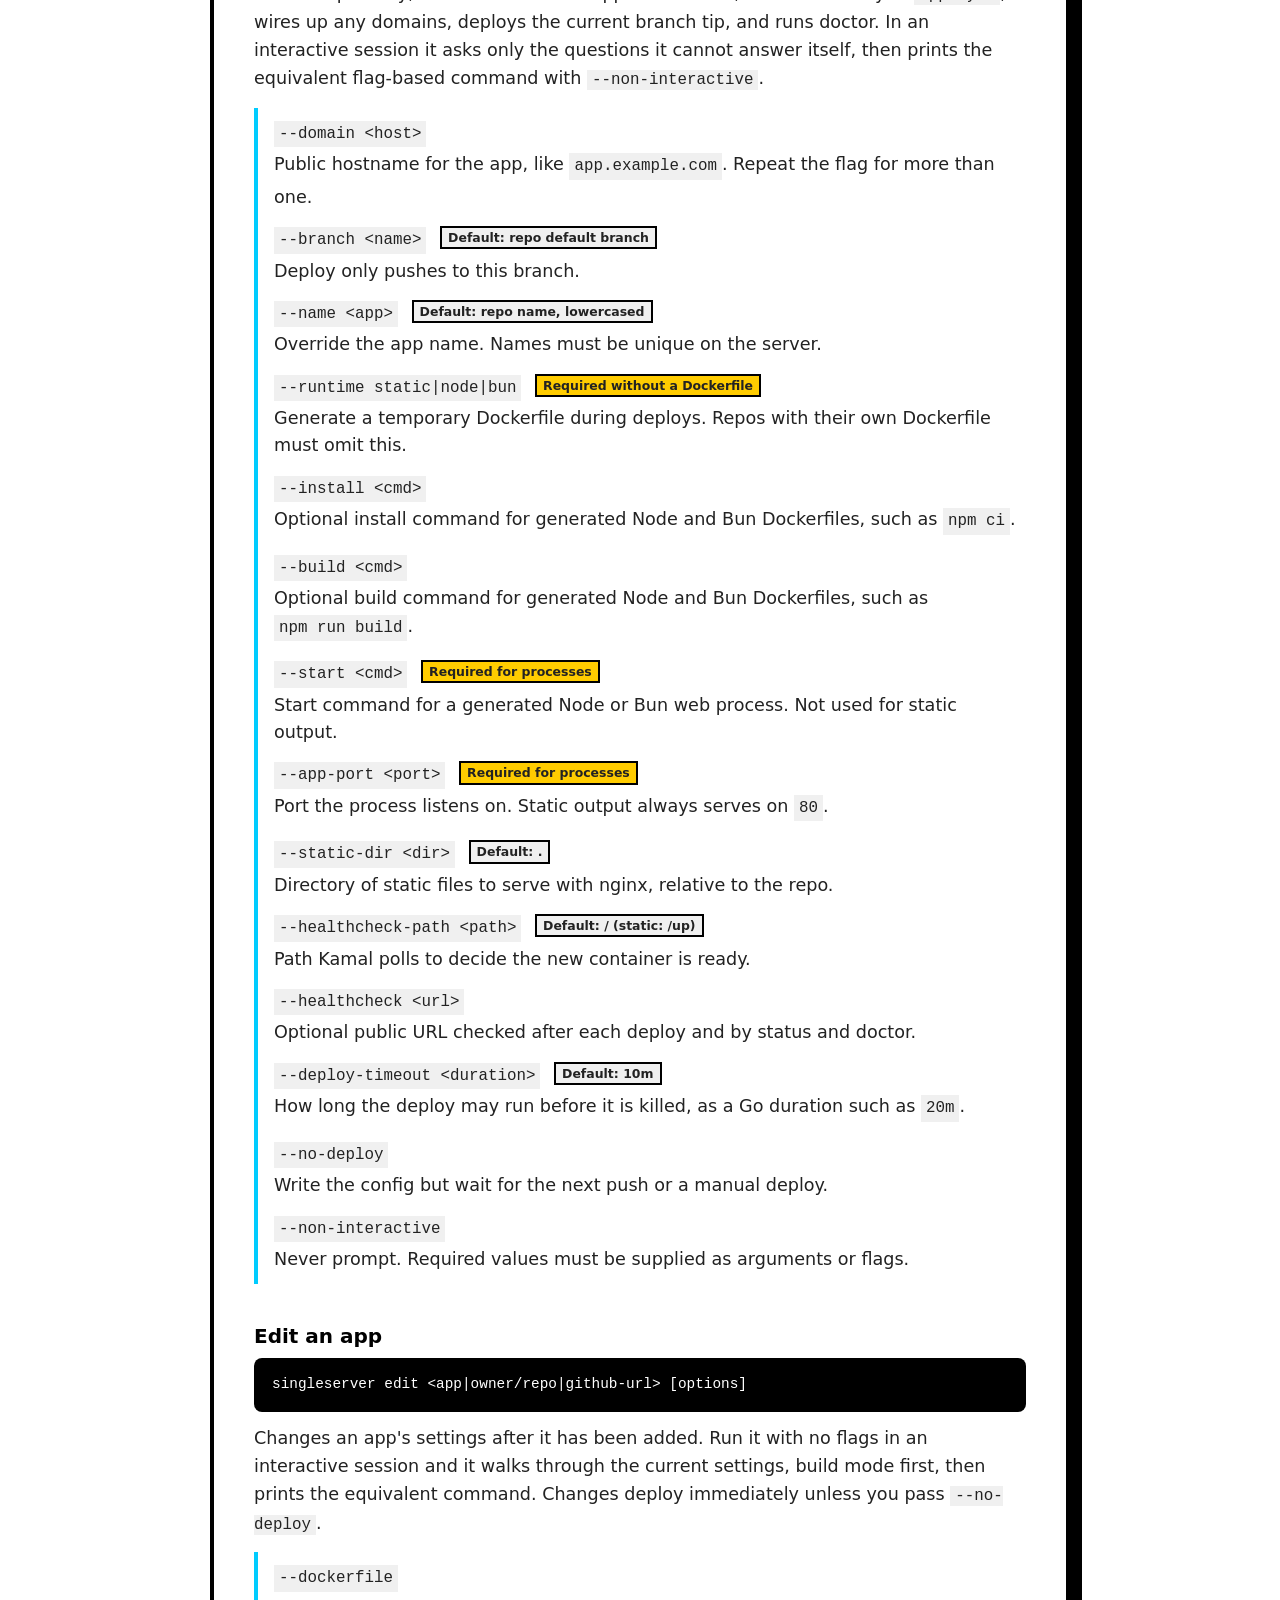
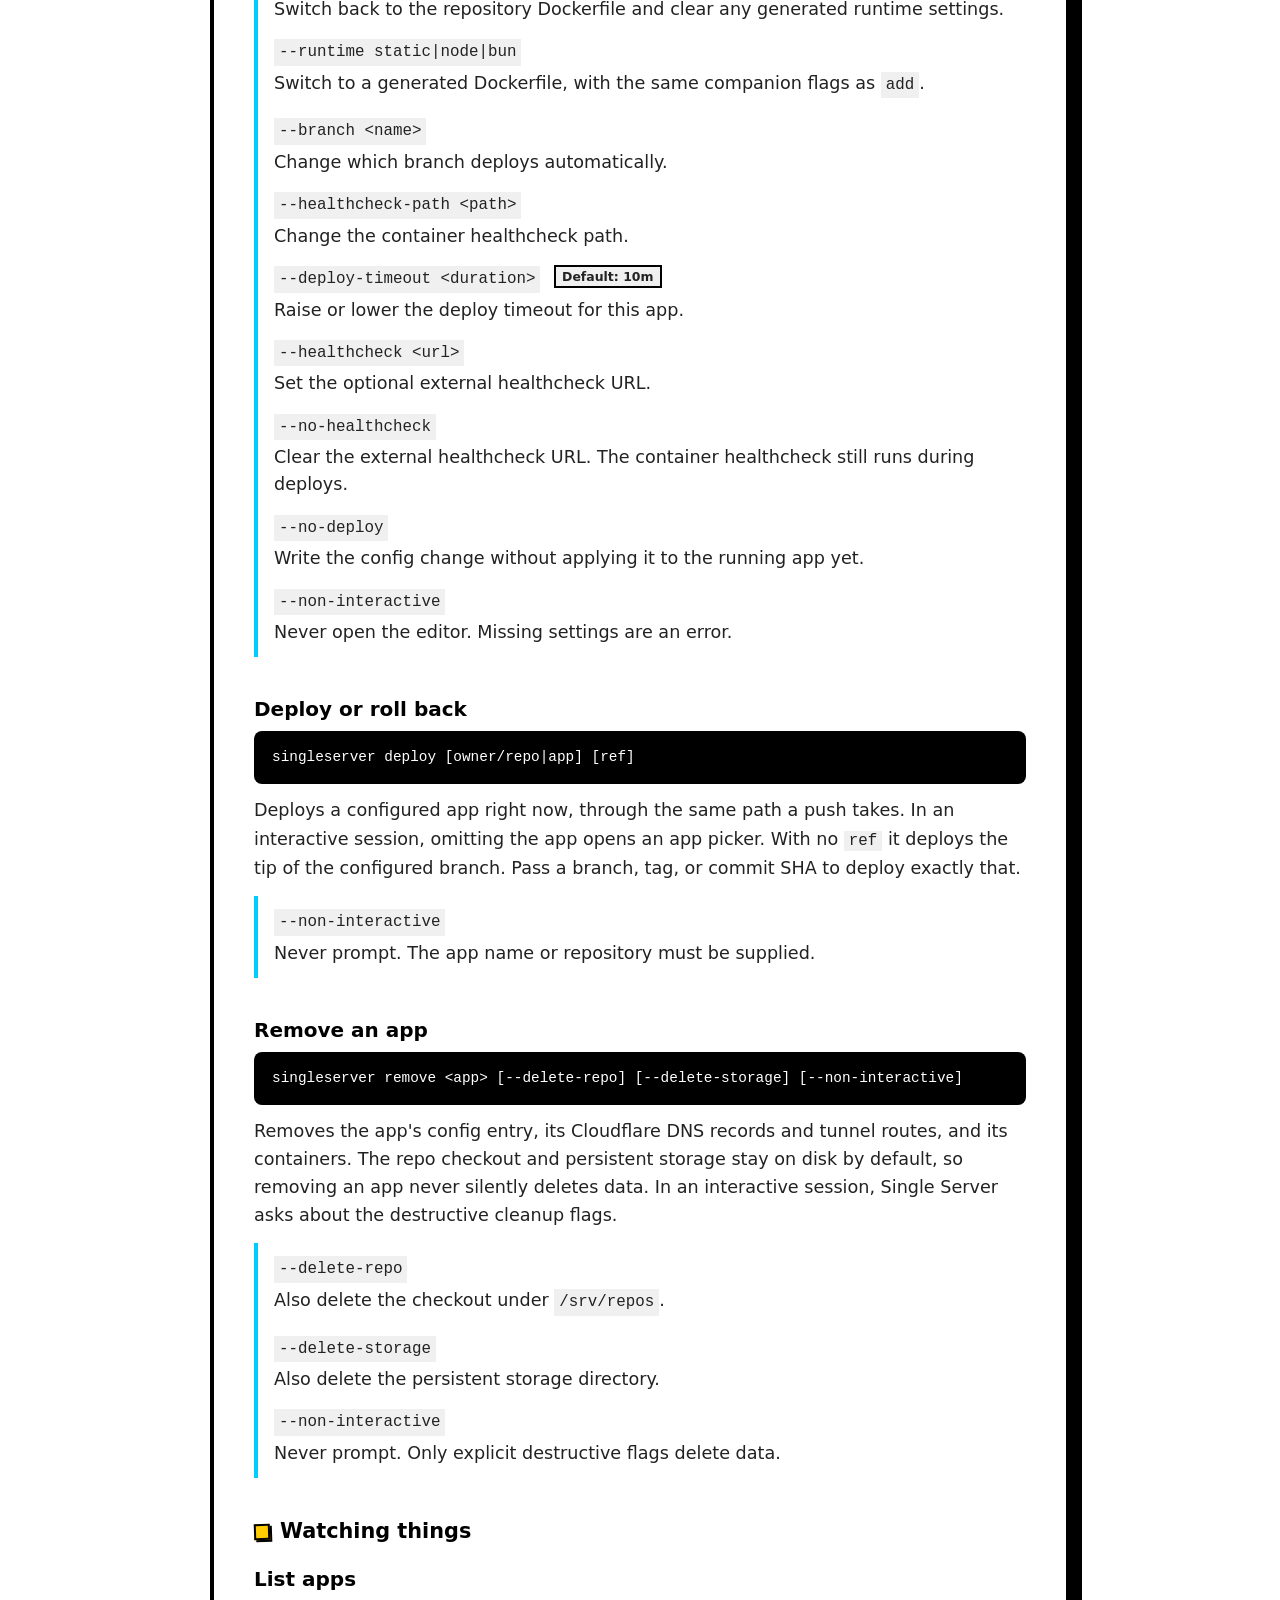
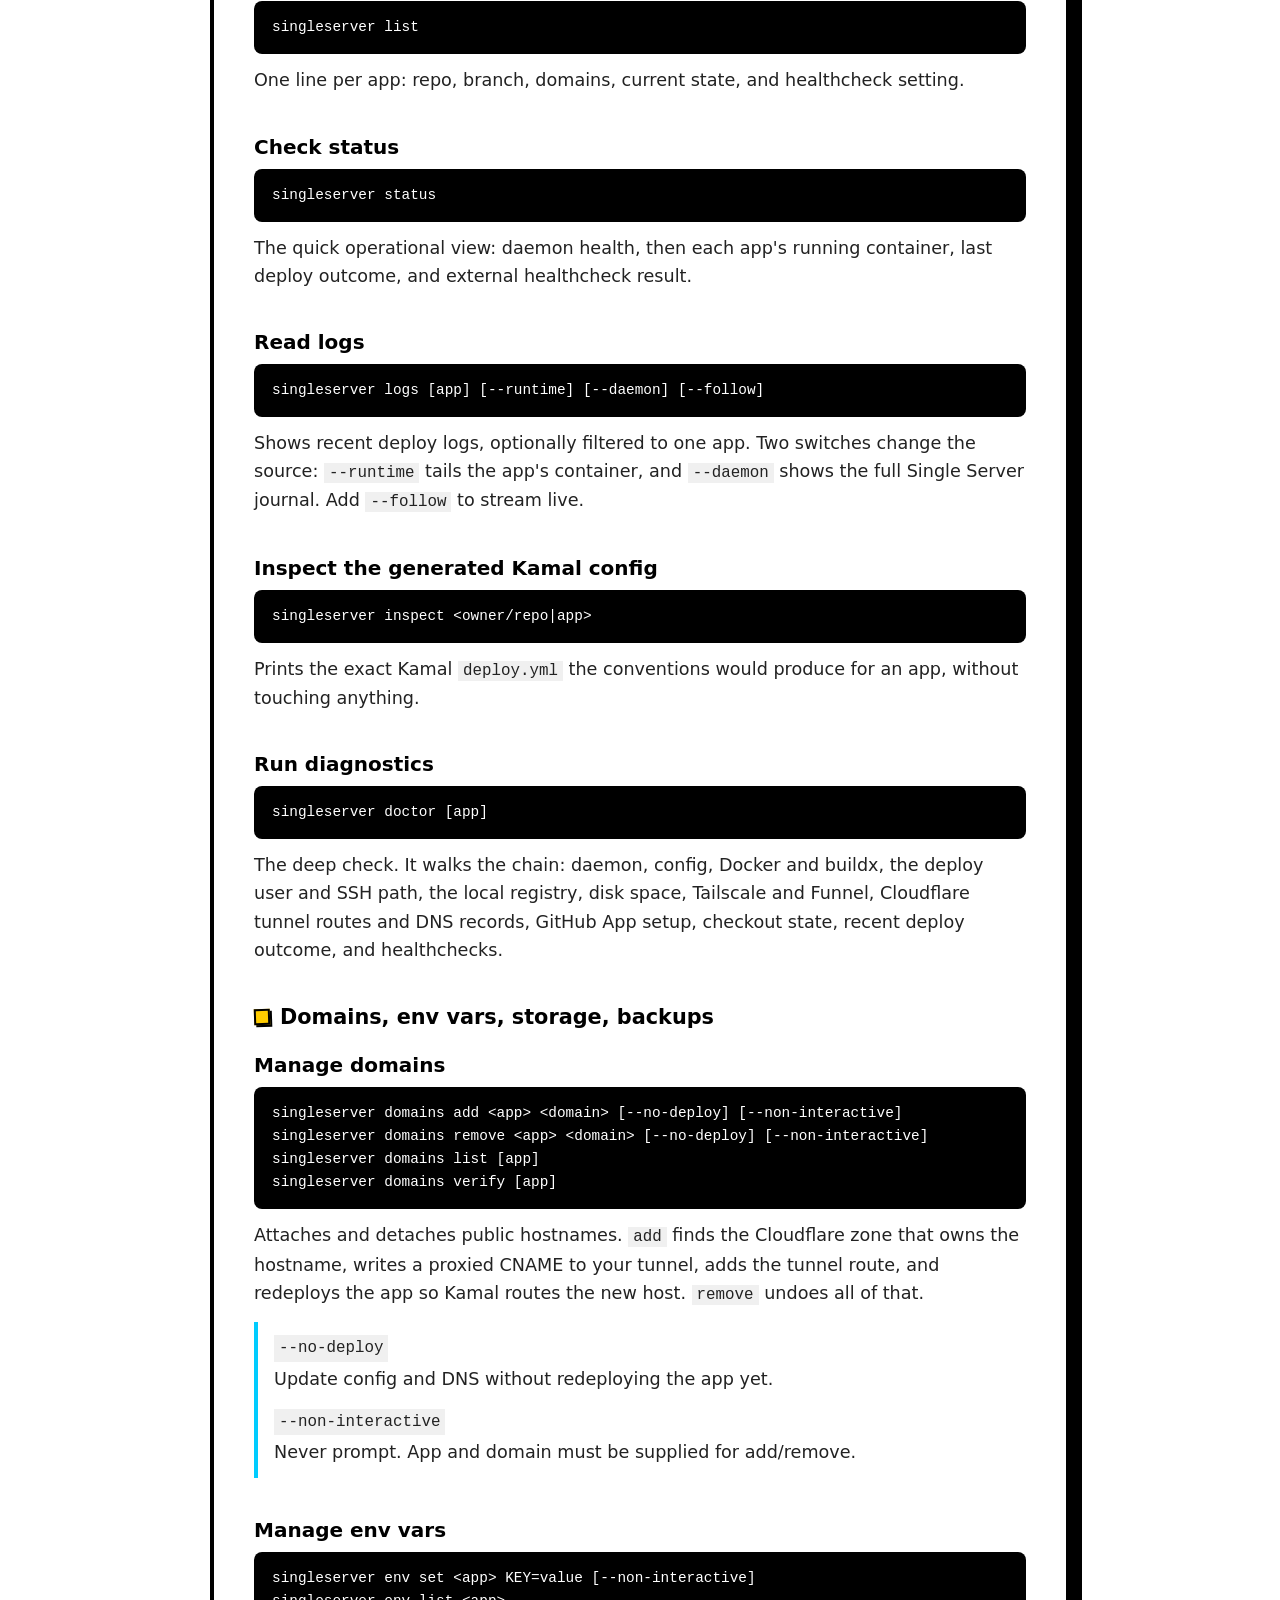
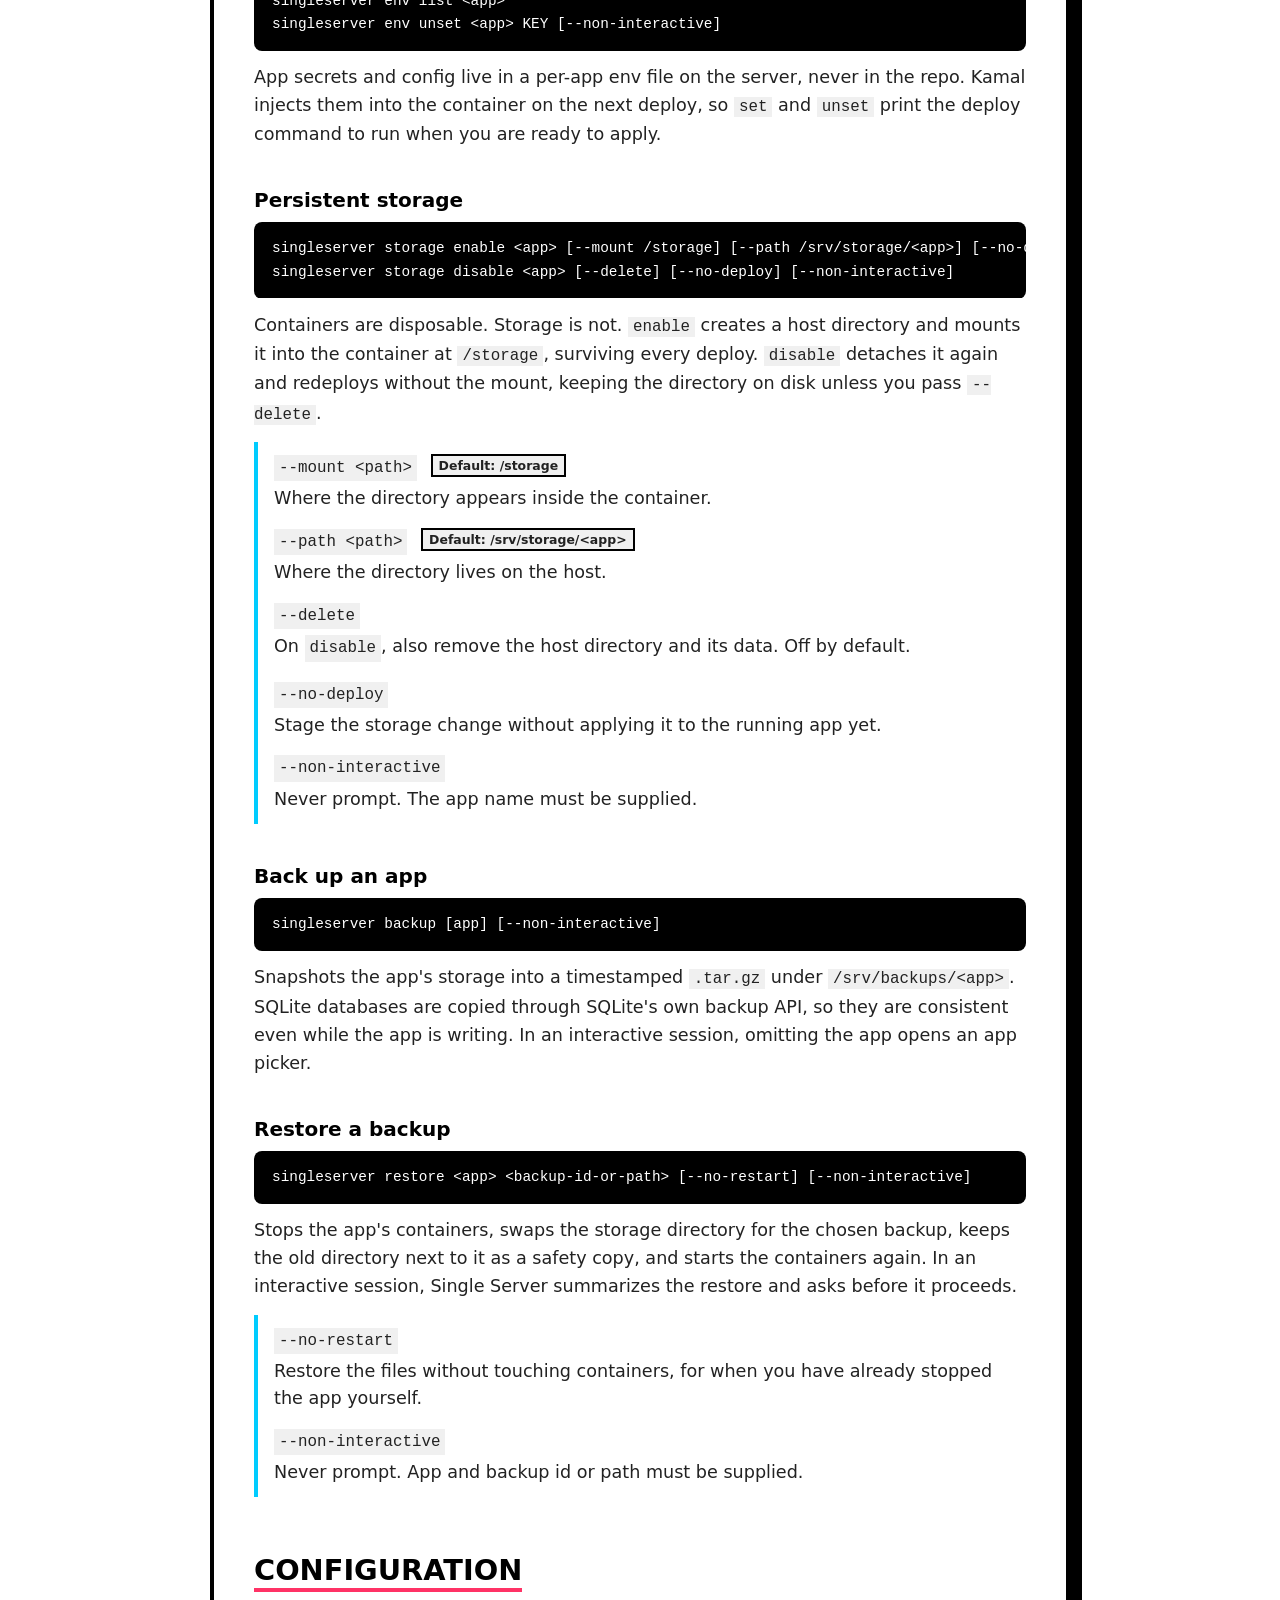
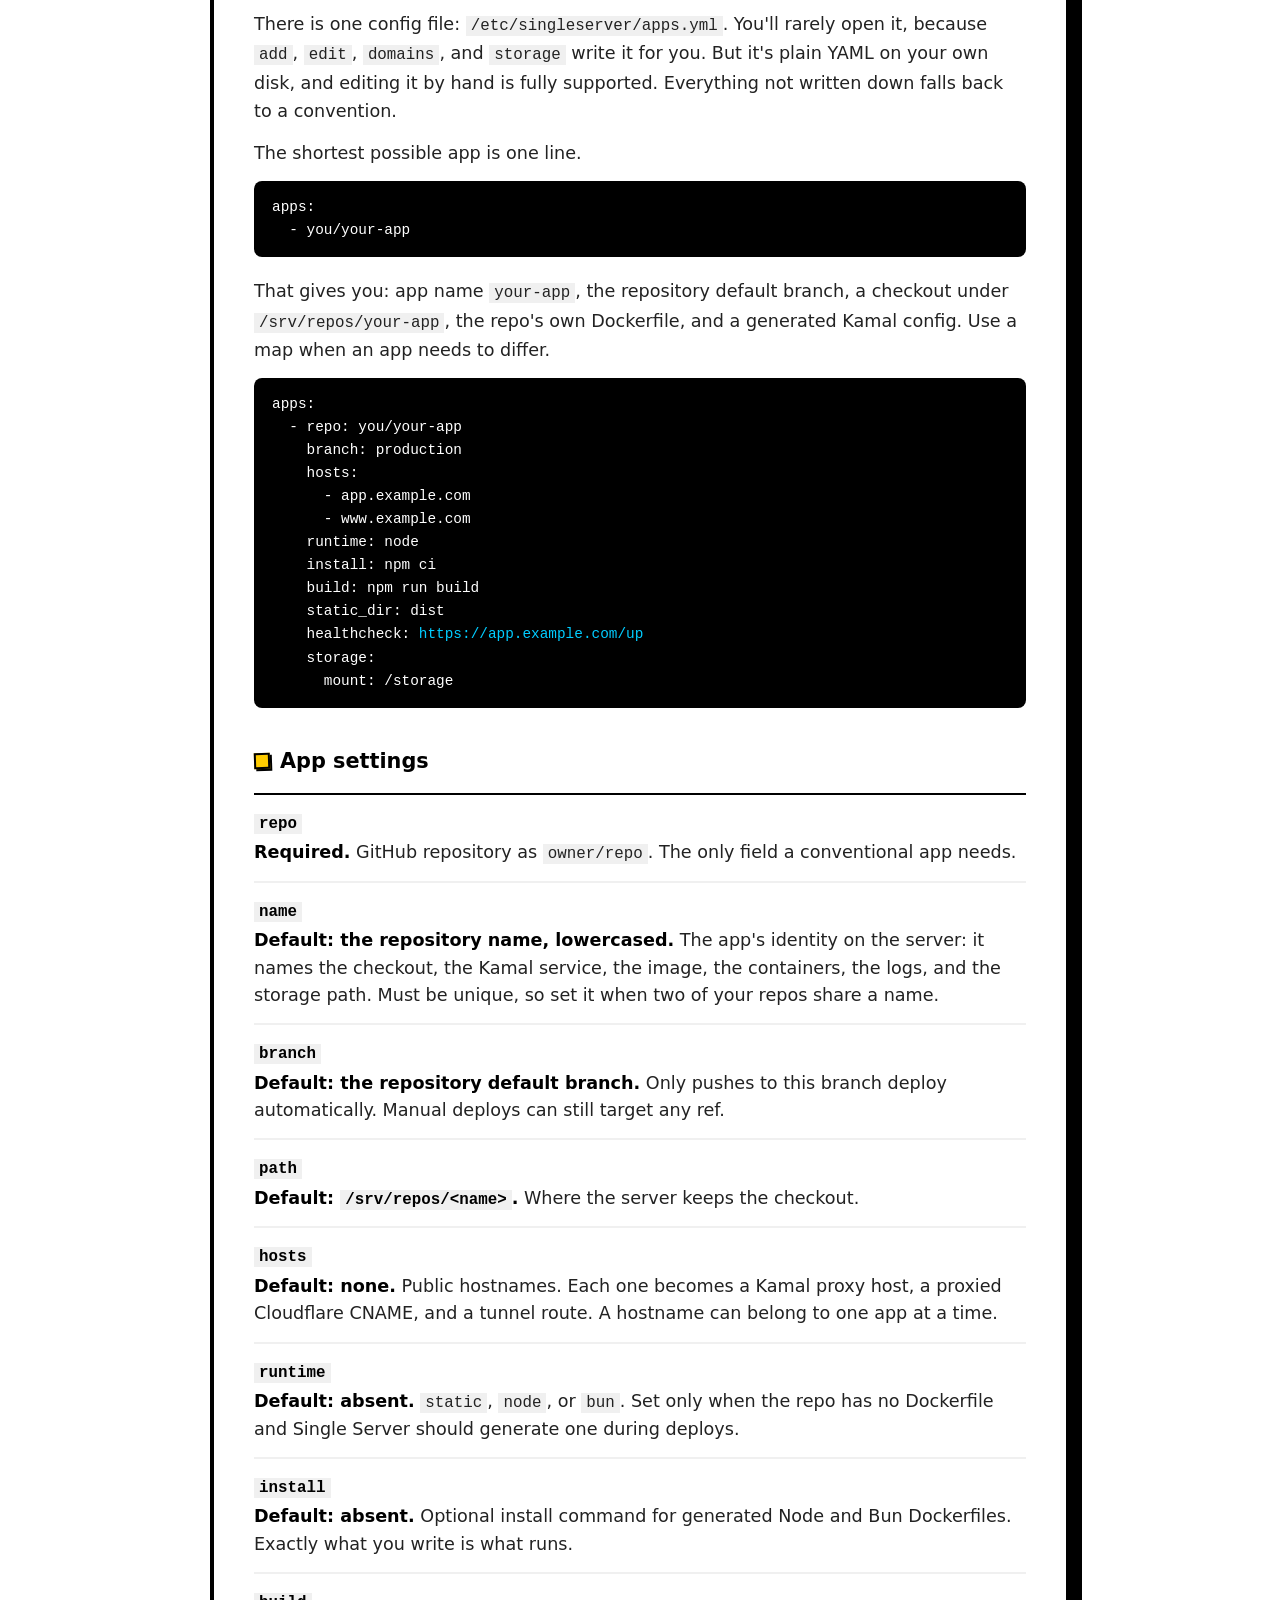
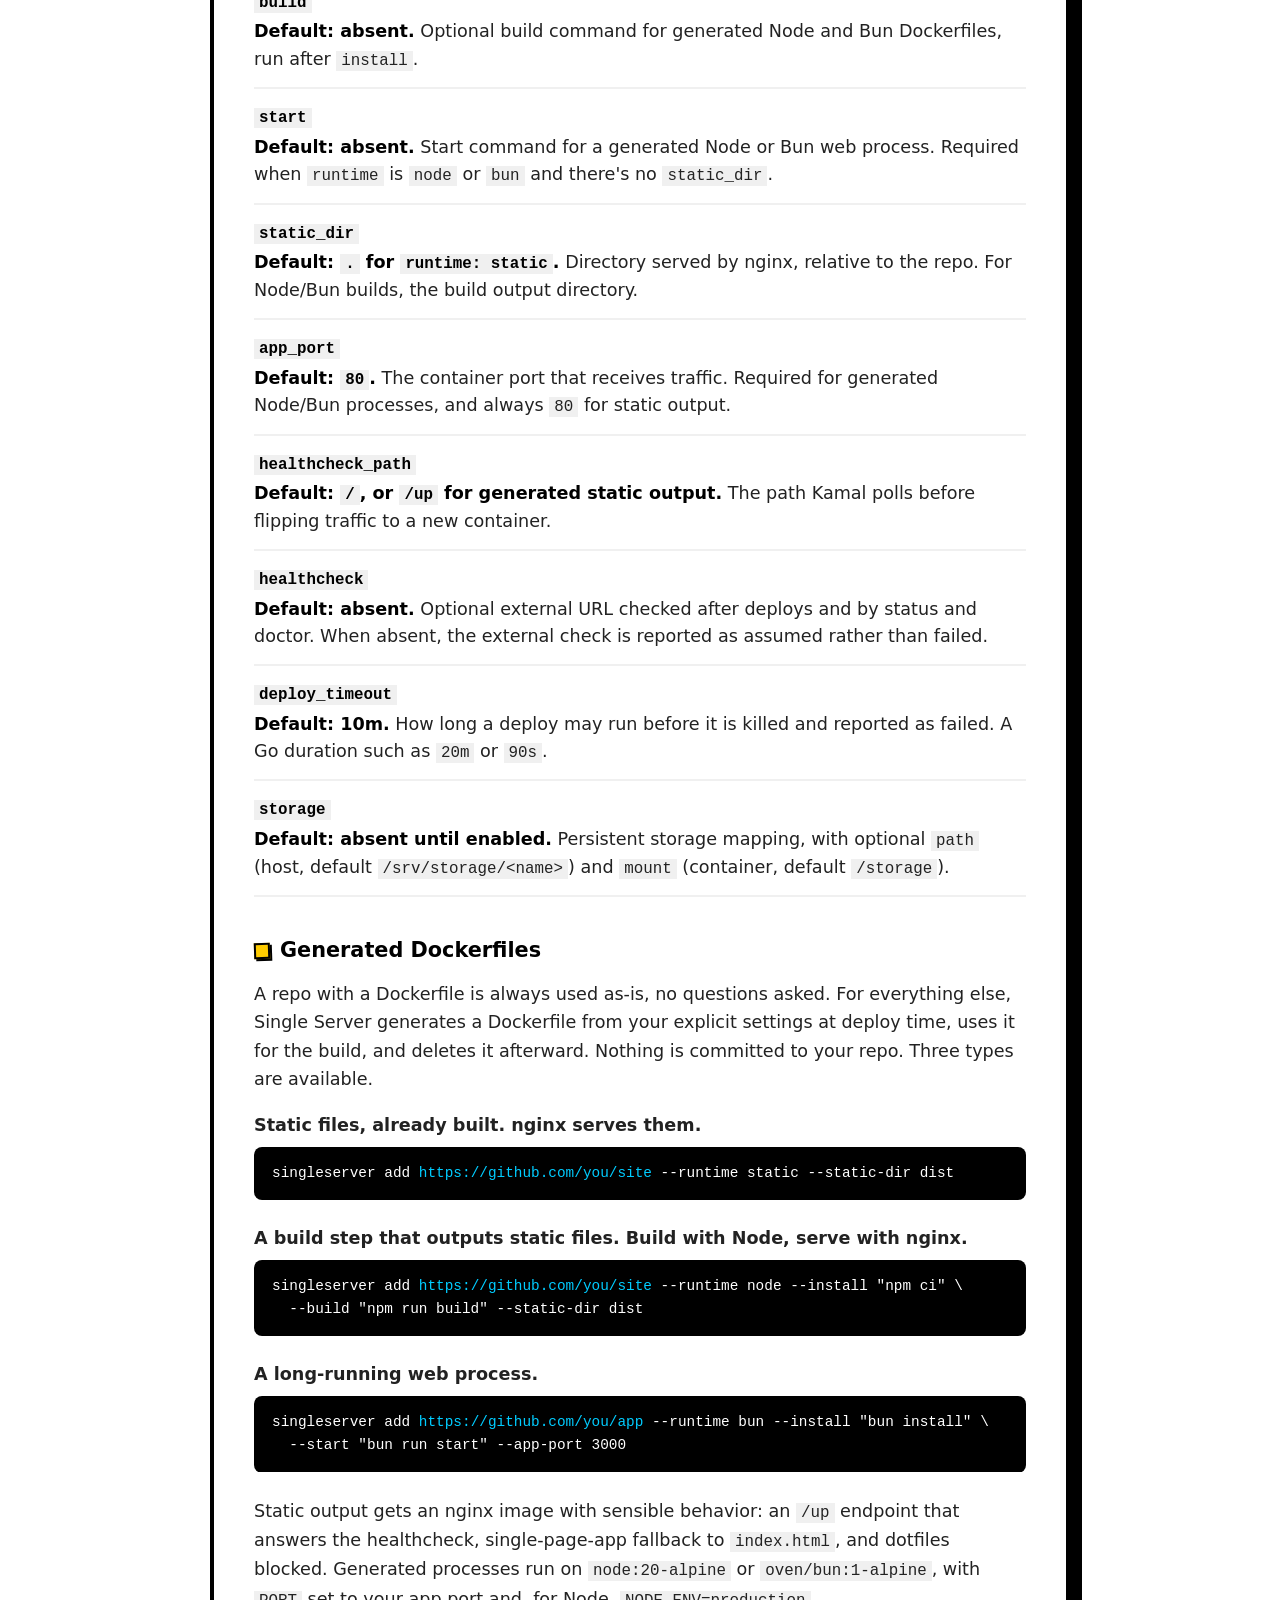
==== commit 6bd7b775: "Add storage disable command Mirror `storage enable` with a `disable` subcommand that clears the stor" ====
--- a/www/docs/index.html
+++ b/www/docs/index.html
@@ -15,6 +15,7 @@
     <link rel="preload" href="../fonts/space-grotesk.woff2" as="font" type="font/woff2" crossorigin>
     <link rel="stylesheet" href="../style.css">
     <script src="../script.js" defer></script>
+    <script data-collect-dnt="true" async src="https://scripts.simpleanalyticscdn.com/latest.js"></script>
 </head>
 <body class="page-docs">
 
@@ -88,7 +89,7 @@
             </div>
         </div>
 
-        <p>The installer puts Docker, Kamal, Tailscale, cloudflared, and the <code>singleserver</code> binary on the box, then walks you through three connections: a Tailscale login, a Cloudflare API token, and a one-click GitHub App setup page. Each prompt explains itself, and the installer is safe to rerun if you bail halfway.</p>
+        <p>The installer puts Docker, Kamal, Tailscale, cloudflared, and the singleserver binary on the box, then walks you through three connections: a Tailscale login, a Cloudflare API token, and a one-click GitHub App setup page. Each prompt explains itself, and the installer is safe to rerun if you bail halfway.</p>
         <p>From here on, every push to the configured branch deploys automatically. That was the whole setup.</p>
     </section>
 
@@ -99,38 +100,38 @@
         <div class="idea-list">
             <div>
                 <strong>Your server is the platform.</strong>
-                <p>The daemon, the CLI, Docker, Kamal, the git checkouts, app config, secrets, persistent storage, backups, and logs all live on one machine. There is no control plane in somebody else's cloud and no dashboard to host. When you want to know what's going on, you SSH in and ask.</p>
+                <p>The daemon, the CLI, Docker, Kamal, the git checkouts, app config, secrets, persistent storage, backups, and logs all live on one machine. When you want to know what's going on, you SSH in and ask.</p>
             </div>
             <div>
                 <strong>One binary, two jobs.</strong>
-                <p>The <code>singleserver</code> binary runs as a systemd daemon that deploys your apps, and doubles as the CLI you use over SSH. Both read and write the same server-side state, so the CLI always reflects what the daemon actually did.</p>
+                <p>The singleserver binary runs as a systemd daemon that deploys your apps, and doubles as the CLI you use over SSH. Both read and write the same server-side state, so the CLI always reflects what the daemon actually did.</p>
+            </div>
+            <div>
+                <strong>GitHub triggers, your server deploys.</strong>
+                <p>During setup, Single Server creates a GitHub App for you. That's GitHub's own mechanism for giving Single Server limited, revocable access to your repos: you install it once on your account, and it covers every repo you choose. The app sends signed push events, hands the daemon short-lived tokens to fetch the pushed commit, and lets the daemon mark each commit as pending, deployed, or failed. No deploy keys, no GitHub Actions secrets, no per-repo webhooks.</p>
             </div>
             <div>
                 <strong>apps.yml is the allowlist.</strong>
                 <p>Installing the GitHub App on a repository only grants access. Nothing deploys unless the repo is listed in <code>/etc/singleserver/apps.yml</code>, and pushes deploy only when they land on the app's configured branch. Everything else GitHub sends gets politely ignored.</p>
             </div>
             <div>
-                <strong>GitHub triggers, your server deploys.</strong>
-                <p>During setup, Single Server creates a GitHub App for you. That's GitHub's own mechanism for giving Single Server limited, revocable access to your repos: it sends signed push events, hands the daemon short-lived tokens to fetch the pushed commit, and lets the daemon mark each commit as pending, deployed, or failed. No deploy keys, no GitHub Actions secrets, no per-repo webhooks.</p>
-            </div>
-            <div>
                 <strong>Tailscale is the private way in.</strong>
                 <p>Tailscale SSH gets you into the box without exposing SSH to the public internet. Tailscale Funnel gives GitHub a public URL to reach the daemon's webhook endpoint, so the server itself never needs a domain name or a DNS record.</p>
             </div>
             <div>
                 <strong>Cloudflare is the public way in.</strong>
-                <p>App domains point at Cloudflare, not at your server. Single Server creates proxied DNS records and a Cloudflare Tunnel, so visitors get TLS, CDN, and DDoS protection at Cloudflare's edge while traffic reaches your apps through the tunnel. Kamal's proxy binds to loopback only, and your server's IP stays hidden.</p>
+                <p>App domains point at Cloudflare, not at your server. Single Server creates proxied DNS records and a Cloudflare Tunnel, so visitors get TLS, CDN, and DDoS protection at Cloudflare's edge while traffic reaches your apps through the tunnel. The tunnel is an outbound connection from your server, and Kamal's proxy binds to loopback only, so once setup is complete you can block all inbound traffic at the firewall. From then on, the box does not even need a public IP.</p>
             </div>
             <div>
                 <strong>Docker and Kamal do the heavy lifting.</strong>
-                <p>Every app runs in its own container, built on the server and pushed through a local registry. Kamal starts the container with the new release and flips traffic over once it's healthy, so deploys land with zero downtime and one app's dependency mess can't leak into another.</p>
+                <p>Every app runs in its own container, built on the server. The image never leaves the box. Kamal starts the container with the new release and flips traffic over once it's healthy, so deploys land with zero downtime and one app's dependency mess can't leak into another.</p>
             </div>
         </div>
     </section>
 
     <section id="deploys">
         <h2>What a push does</h2>
-        <p>This is the loop you'll trigger hundreds of times without thinking about it. For a small app, the whole chain lands in under 5 seconds.</p>
+        <p>This is the loop you'll trigger hundreds of times without thinking about it. For an app without a heavy build step, the whole chain lands in under 5 seconds.</p>
 
         <div class="flow-box">
             <div class="flow-row">
@@ -151,12 +152,12 @@
             <div class="flow-row">
                 <span class="pill">build</span>
                 <span class="connector">&rarr;</span>
-                <span class="result">Docker builds the container image on the server and ships it through the local registry.</span>
+                <span class="result">Docker builds the container image on the server. The image never leaves the box.</span>
             </div>
             <div class="flow-row">
                 <span class="pill">live</span>
                 <span class="connector">&rarr;</span>
-                <span class="result">Kamal starts the new container and flips traffic once it passes the readiness path.</span>
+                <span class="result">Kamal starts the new container and flips traffic once it passes its healthcheck.</span>
             </div>
             <div class="flow-row">
                 <span class="pill">report</span>
@@ -165,14 +166,14 @@
             </div>
         </div>
 
-        <p>A few details worth knowing. Deploys for the same app run one at a time, in order, so rapid pushes queue up instead of racing. The first deploy of an app runs <code>kamal setup</code>; every deploy after that runs <code>kamal redeploy</code>. A deploy that exceeds 2 minutes is killed and reported as failed. And if the app has an external healthcheck URL configured, Single Server polls it after the rollout and fails the deploy if it never comes up.</p>
+        <p>Deploys for the same app run one at a time, in order, so rapid pushes queue up. The first deploy of an app runs <code>kamal setup</code>, and every deploy after that runs <code>kamal redeploy</code>. A deploy that runs past its timeout, 10 minutes by default, is killed and reported as failed. Apps with heavier builds can raise <code>deploy_timeout</code>. And if the app has an external healthcheck URL configured, Single Server polls it after the rollout and fails the deploy if it never comes up.</p>
         <p>Manual deploys go through exactly the same path. <code>singleserver deploy</code> exists for redeploys, rollbacks, and staged changes, not as a separate mechanism.</p>
     </section>
 
     <section id="commands">
         <h2>Commands</h2>
         <p>Everything is a subcommand of <code>singleserver</code>, run on the server over SSH. Commands print aligned check lines as they work, so you can see each step succeed or fail. In the usage lines, <code>&lt;angle brackets&gt;</code> mean required and <code>[square brackets]</code> mean optional.</p>
-        <p>Commands that change the server are interactive by default when they have a terminal. If a value is missing, Single Server asks for it. For scripts, pass <code>--non-interactive</code> or set <code>SINGLESERVER_NON_INTERACTIVE=1</code>, and provide every value as an argument, flag, or environment variable. Destructive scope is explicit in the command itself, such as <code>--delete-storage</code>; there is no separate <code>--yes</code> flag.</p>
+        <p>Commands that change the server are interactive when run in a terminal, prompting for anything missing. In scripts, pass <code>--non-interactive</code> or set <code>SINGLESERVER_NON_INTERACTIVE=1</code> and provide every value up front. Missing input becomes an error instead of a prompt.</p>
 
         <nav class="command-index" aria-label="Command index">
             <div class="command-index-group">
@@ -222,7 +223,7 @@
                 <div class="code-wrapper">
                     <pre class="code-block">curl -fsSL <span class="accent">https://singleserver.com/install.sh</span> | sh</pre>
                 </div>
-                <p>Installs Docker, Kamal, Tailscale, cloudflared, sqlite3, the <code>singleserver</code> binary, the systemd daemon, a local Docker registry, and a <code>deploy</code> user for Kamal. Then it runs first-run setup: connecting Tailscale, Cloudflare, and GitHub, and finishing with <code>doctor</code>. Rerunning it is safe; it skips what is already done.</p>
+                <p>Installs Docker, Kamal, Tailscale, cloudflared, sqlite3, the singleserver binary, the systemd daemon, a local Docker registry, and a deploy user for Kamal. Then it runs first-run setup: connecting Tailscale, Cloudflare, and GitHub, and finishing with doctor. Rerunning it is safe, since it skips what is already done.</p>
                 <ul class="option-list">
                     <li><code>TAILSCALE_AUTHKEY</code><span>Set for unattended installs so Tailscale joins without a browser login.</span></li>
                     <li><code>CLOUDFLARE_API_TOKEN</code><span>Set for unattended installs so Cloudflare connects without a prompt. The token needs DNS and tunnel permissions.</span></li>
@@ -237,14 +238,14 @@
 singleserver connect cloudflare [--account &lt;id&gt;] [--tunnel &lt;name&gt;]
 singleserver connect github</pre>
                 </div>
-                <p>One command wires up each outside service, and rerunning it repairs that service without touching the others. The installer runs all three for you; you only need them again if a connection breaks or you skipped a step.</p>
+                <p>One command wires up each outside service, and rerunning it repairs that service without touching the others. The installer runs all three for you, so you only need them again if a connection breaks or you skipped a step.</p>
                 <p><code>connect tailscale</code> brings up Tailscale, enables Tailscale SSH, and starts Tailscale Funnel for the daemon's local port. The resulting <code>https://&lt;host&gt;.&lt;tailnet&gt;.ts.net</code> URL becomes the public address GitHub uses for the setup page and webhooks.</p>
                 <ul class="option-list">
                     <li><code>--auth-key &lt;key&gt;</code><span>Use a Tailscale auth key instead of browser login.</span></li>
                     <li><code>--hostname &lt;name&gt;</code><span>Set the Tailscale machine name. Defaults to the server hostname.</span></li>
                     <li><code>--non-interactive</code><span>Never prompt. Missing provider input is reported as pending or failed.</span></li>
                 </ul>
-                <p><code>connect cloudflare</code> creates or reuses a Cloudflare Tunnel, stores its credentials, installs the <code>cloudflared</code> systemd service, and prunes tunnel routes for domains that no longer belong to any app. After this, every domain you attach to an app gets a proxied CNAME to the tunnel automatically.</p>
+                <p><code>connect cloudflare</code> creates or reuses a Cloudflare Tunnel, stores its credentials, installs the cloudflared systemd service, and prunes tunnel routes for domains that no longer belong to any app. After this, every domain you attach to an app gets a proxied CNAME to the tunnel automatically.</p>
                 <ul class="option-list">
                     <li><code>--account &lt;id&gt;</code><span>Cloudflare account id. Only needed if the token can access more than one account.</span></li>
                     <li><code>--tunnel &lt;name&gt;</code><span>Cloudflare Tunnel name. Defaults to a name based on the server hostname.</span></li>
@@ -258,7 +259,7 @@
                 <div class="code-wrapper">
                     <pre class="code-block">singleserver upgrade [--non-interactive]</pre>
                 </div>
-                <p>Reruns the installer, restarts the daemon, and finishes with <code>doctor</code> so you know the upgrade landed cleanly. Running apps are not touched. In an interactive SSH session, it asks before starting.</p>
+                <p>Reruns the installer, restarts the daemon, and finishes with doctor so you know the upgrade landed cleanly. Running apps are not touched. In an interactive SSH session, it asks before starting.</p>
             </div>
 
             <div class="command" id="cmd-version">
@@ -277,17 +278,20 @@
                 <div class="code-wrapper">
                     <pre class="code-block">singleserver add <span class="accent">https://github.com/owner/repo</span> [options]</pre>
                 </div>
-                <p>Adds a repository, verifies the GitHub App can reach it, writes the entry to <code>apps.yml</code>, wires up any domains, deploys the current branch tip, and runs <code>doctor</code>. In an interactive session it asks only the questions it cannot answer itself, then prints the equivalent flag-based command with <code>--non-interactive</code>.</p>
+                <p>Adds a repository, verifies the GitHub App can reach it, writes the entry to <code>apps.yml</code>, wires up any domains, deploys the current branch tip, and runs doctor. In an interactive session it asks only the questions it cannot answer itself, then prints the equivalent flag-based command with <code>--non-interactive</code>.</p>
                 <ul class="option-list">
                     <li><code>--domain &lt;host&gt;</code><span>Public hostname for the app, like <code>app.example.com</code>. Repeat the flag for more than one.</span></li>
                     <li><code>--branch &lt;name&gt;</code> <span class="opt-badge">Default: repo default branch</span><span>Deploy only pushes to this branch.</span></li>
                     <li><code>--name &lt;app&gt;</code> <span class="opt-badge">Default: repo name, lowercased</span><span>Override the app name. Names must be unique on the server.</span></li>
                     <li><code>--runtime static|node|bun</code> <span class="opt-badge req">Required without a Dockerfile</span><span>Generate a temporary Dockerfile during deploys. Repos with their own Dockerfile must omit this.</span></li>
-                    <li><code>--install &lt;cmd&gt;</code> / <code>--build &lt;cmd&gt;</code><span>Optional install and build commands for generated Node and Bun Dockerfiles.</span></li>
-                    <li><code>--start &lt;cmd&gt;</code> / <code>--app-port &lt;port&gt;</code> <span class="opt-badge req">Required for processes</span><span>Start command and listening port for a generated Node or Bun web process.</span></li>
+                    <li><code>--install &lt;cmd&gt;</code><span>Optional install command for generated Node and Bun Dockerfiles, such as <code>npm ci</code>.</span></li>
+                    <li><code>--build &lt;cmd&gt;</code><span>Optional build command for generated Node and Bun Dockerfiles, such as <code>npm run build</code>.</span></li>
+                    <li><code>--start &lt;cmd&gt;</code> <span class="opt-badge req">Required for processes</span><span>Start command for a generated Node or Bun web process. Not used for static output.</span></li>
+                    <li><code>--app-port &lt;port&gt;</code> <span class="opt-badge req">Required for processes</span><span>Port the process listens on. Static output always serves on <code>80</code>.</span></li>
                     <li><code>--static-dir &lt;dir&gt;</code> <span class="opt-badge">Default: .</span><span>Directory of static files to serve with nginx, relative to the repo.</span></li>
                     <li><code>--healthcheck-path &lt;path&gt;</code> <span class="opt-badge">Default: / (static: /up)</span><span>Path Kamal polls to decide the new container is ready.</span></li>
-                    <li><code>--healthcheck &lt;url&gt;</code><span>Optional public URL checked after each deploy and by <code>status</code> and <code>doctor</code>.</span></li>
+                    <li><code>--healthcheck &lt;url&gt;</code><span>Optional public URL checked after each deploy and by status and doctor.</span></li>
+                    <li><code>--deploy-timeout &lt;duration&gt;</code> <span class="opt-badge">Default: 10m</span><span>How long the deploy may run before it is killed, as a Go duration such as <code>20m</code>.</span></li>
                     <li><code>--no-deploy</code><span>Write the config but wait for the next push or a manual deploy.</span></li>
                     <li><code>--non-interactive</code><span>Never prompt. Required values must be supplied as arguments or flags.</span></li>
                 </ul>
@@ -303,8 +307,10 @@
                     <li><code>--dockerfile</code><span>Switch back to the repository Dockerfile and clear any generated runtime settings.</span></li>
                     <li><code>--runtime static|node|bun</code><span>Switch to a generated Dockerfile, with the same companion flags as <code>add</code>.</span></li>
                     <li><code>--branch &lt;name&gt;</code><span>Change which branch deploys automatically.</span></li>
-                    <li><code>--healthcheck-path &lt;path&gt;</code><span>Change the container readiness path.</span></li>
-                    <li><code>--healthcheck &lt;url&gt;</code> / <code>--no-healthcheck</code><span>Set or clear the optional external healthcheck URL.</span></li>
+                    <li><code>--healthcheck-path &lt;path&gt;</code><span>Change the container healthcheck path.</span></li>
+                    <li><code>--deploy-timeout &lt;duration&gt;</code> <span class="opt-badge">Default: 10m</span><span>Raise or lower the deploy timeout for this app.</span></li>
+                    <li><code>--healthcheck &lt;url&gt;</code><span>Set the optional external healthcheck URL.</span></li>
+                    <li><code>--no-healthcheck</code><span>Clear the external healthcheck URL. The container healthcheck still runs during deploys.</span></li>
                     <li><code>--no-deploy</code><span>Write the config change without applying it to the running app yet.</span></li>
                     <li><code>--non-interactive</code><span>Never open the editor. Missing settings are an error.</span></li>
                 </ul>
@@ -406,15 +412,17 @@
             </div>
 
             <div class="command" id="cmd-storage">
-                <h4>Enable persistent storage</h4>
-                <div class="code-wrapper">
-                    <pre class="code-block">singleserver storage enable &lt;app&gt; [--mount /storage] [--path /srv/storage/&lt;app&gt;] [--no-deploy] [--non-interactive]</pre>
-                </div>
-                <p>Containers are disposable; storage is not. This creates a host directory and mounts it into the container at <code>/storage</code>, surviving every deploy.</p>
+                <h4>Persistent storage</h4>
+                <div class="code-wrapper">
+                    <pre class="code-block">singleserver storage enable &lt;app&gt; [--mount /storage] [--path /srv/storage/&lt;app&gt;] [--no-deploy] [--non-interactive]
+singleserver storage disable &lt;app&gt; [--delete] [--no-deploy] [--non-interactive]</pre>
+                </div>
+                <p>Containers are disposable. Storage is not. <code>enable</code> creates a host directory and mounts it into the container at <code>/storage</code>, surviving every deploy. <code>disable</code> detaches it again and redeploys without the mount, keeping the directory on disk unless you pass <code>--delete</code>.</p>
                 <ul class="option-list">
                     <li><code>--mount &lt;path&gt;</code> <span class="opt-badge">Default: /storage</span><span>Where the directory appears inside the container.</span></li>
                     <li><code>--path &lt;path&gt;</code> <span class="opt-badge">Default: /srv/storage/&lt;app&gt;</span><span>Where the directory lives on the host.</span></li>
-                    <li><code>--no-deploy</code><span>Stage the storage config without applying it to the running app yet.</span></li>
+                    <li><code>--delete</code><span>On <code>disable</code>, also remove the host directory and its data. Off by default.</span></li>
+                    <li><code>--no-deploy</code><span>Stage the storage change without applying it to the running app yet.</span></li>
                     <li><code>--non-interactive</code><span>Never prompt. The app name must be supplied.</span></li>
                 </ul>
             </div>
@@ -480,43 +488,61 @@
             <li><strong><code>path</code></strong><span class="default">Default: <code>/srv/repos/&lt;name&gt;</code>.</span> Where the server keeps the checkout.</li>
             <li><strong><code>hosts</code></strong><span class="default">Default: none.</span> Public hostnames. Each one becomes a Kamal proxy host, a proxied Cloudflare CNAME, and a tunnel route. A hostname can belong to one app at a time.</li>
             <li><strong><code>runtime</code></strong><span class="default">Default: absent.</span> <code>static</code>, <code>node</code>, or <code>bun</code>. Set only when the repo has no Dockerfile and Single Server should generate one during deploys.</li>
-            <li><strong><code>install</code> / <code>build</code></strong><span class="default">Default: absent.</span> Optional commands for generated Node and Bun Dockerfiles. Exactly what you write is what runs.</li>
+            <li><strong><code>install</code></strong><span class="default">Default: absent.</span> Optional install command for generated Node and Bun Dockerfiles. Exactly what you write is what runs.</li>
+            <li><strong><code>build</code></strong><span class="default">Default: absent.</span> Optional build command for generated Node and Bun Dockerfiles, run after <code>install</code>.</li>
             <li><strong><code>start</code></strong><span class="default">Default: absent.</span> Start command for a generated Node or Bun web process. Required when <code>runtime</code> is <code>node</code> or <code>bun</code> and there's no <code>static_dir</code>.</li>
             <li><strong><code>static_dir</code></strong><span class="default">Default: <code>.</code> for <code>runtime: static</code>.</span> Directory served by nginx, relative to the repo. For Node/Bun builds, the build output directory.</li>
-            <li><strong><code>app_port</code></strong><span class="default">Default: <code>80</code>.</span> The container port that receives traffic. Required for generated Node/Bun processes; always <code>80</code> for static output.</li>
+            <li><strong><code>app_port</code></strong><span class="default">Default: <code>80</code>.</span> The container port that receives traffic. Required for generated Node/Bun processes, and always <code>80</code> for static output.</li>
             <li><strong><code>healthcheck_path</code></strong><span class="default">Default: <code>/</code>, or <code>/up</code> for generated static output.</span> The path Kamal polls before flipping traffic to a new container.</li>
-            <li><strong><code>healthcheck</code></strong><span class="default">Default: absent.</span> Optional external URL checked after deploys and by <code>status</code> and <code>doctor</code>. When absent, the external check is reported as assumed rather than failed.</li>
+            <li><strong><code>healthcheck</code></strong><span class="default">Default: absent.</span> Optional external URL checked after deploys and by status and doctor. When absent, the external check is reported as assumed rather than failed.</li>
+            <li><strong><code>deploy_timeout</code></strong><span class="default">Default: 10m.</span> How long a deploy may run before it is killed and reported as failed. A Go duration such as <code>20m</code> or <code>90s</code>.</li>
             <li><strong><code>storage</code></strong><span class="default">Default: absent until enabled.</span> Persistent storage mapping, with optional <code>path</code> (host, default <code>/srv/storage/&lt;name&gt;</code>) and <code>mount</code> (container, default <code>/storage</code>).</li>
         </ul>
 
         <h3 id="dockerfiles">Generated Dockerfiles</h3>
-        <p>A repo with a Dockerfile is always used as-is, no questions asked. For everything else, Single Server generates a Dockerfile from your explicit settings at deploy time, uses it for the build, and deletes it afterward. Nothing is committed to your repo. Three shapes are supported.</p>
-        <div class="code-wrapper">
-            <pre class="code-block"><span class="muted"># Static files, already built. nginx serves them.</span>
-singleserver add <span class="accent">https://github.com/you/site</span> --runtime static --static-dir dist
-
-<span class="muted"># A build step that outputs static files. Build with Node, serve with nginx.</span>
-singleserver add <span class="accent">https://github.com/you/site</span> --runtime node --install "npm ci" \
-  --build "npm run build" --static-dir dist
-
-<span class="muted"># A long-running web process.</span>
-singleserver add <span class="accent">https://github.com/you/app</span> --runtime bun --install "bun install" \
+        <p>A repo with a Dockerfile is always used as-is, no questions asked. For everything else, Single Server generates a Dockerfile from your explicit settings at deploy time, uses it for the build, and deletes it afterward. Nothing is committed to your repo. Three types are available.</p>
+        <div class="step-list">
+            <div>
+                <p class="step-title">Static files, already built. nginx serves them.</p>
+                <div class="code-wrapper">
+                    <pre class="code-block">singleserver add <span class="accent">https://github.com/you/site</span> --runtime static --static-dir dist</pre>
+                    <button class="copy-btn" aria-label="Copy to clipboard">
+                        <svg viewBox="0 0 24 24" fill="currentColor"><path d="M16 1H4c-1.1 0-2 .9-2 2v14h2V3h12V1zm3 4H8c-1.1 0-2 .9-2 2v14c0 1.1.9 2 2 2h11c1.1 0 2-.9 2-2V7c0-1.1-.9-2-2-2zm0 16H8V7h11v14z"/></svg>
+                    </button>
+                </div>
+            </div>
+            <div>
+                <p class="step-title">A build step that outputs static files. Build with Node, serve with nginx.</p>
+                <div class="code-wrapper">
+                    <pre class="code-block">singleserver add <span class="accent">https://github.com/you/site</span> --runtime node --install "npm ci" \
+  --build "npm run build" --static-dir dist</pre>
+                    <button class="copy-btn" aria-label="Copy to clipboard">
+                        <svg viewBox="0 0 24 24" fill="currentColor"><path d="M16 1H4c-1.1 0-2 .9-2 2v14h2V3h12V1zm3 4H8c-1.1 0-2 .9-2 2v14c0 1.1.9 2 2 2h11c1.1 0 2-.9 2-2V7c0-1.1-.9-2-2-2zm0 16H8V7h11v14z"/></svg>
+                    </button>
+                </div>
+            </div>
+            <div>
+                <p class="step-title">A long-running web process.</p>
+                <div class="code-wrapper">
+                    <pre class="code-block">singleserver add <span class="accent">https://github.com/you/app</span> --runtime bun --install "bun install" \
   --start "bun run start" --app-port 3000</pre>
-            <button class="copy-btn" aria-label="Copy to clipboard">
-                <svg viewBox="0 0 24 24" fill="currentColor"><path d="M16 1H4c-1.1 0-2 .9-2 2v14h2V3h12V1zm3 4H8c-1.1 0-2 .9-2 2v14c0 1.1.9 2 2 2h11c1.1 0 2-.9 2-2V7c0-1.1-.9-2-2-2zm0 16H8V7h11v14z"/></svg>
-            </button>
-        </div>
-        <p>Static output gets an nginx image with sensible behavior: an <code>/up</code> endpoint that answers the readiness check, single-page-app fallback to <code>index.html</code>, and dotfiles blocked. Generated processes run on <code>node:20-alpine</code> or <code>oven/bun:1-alpine</code>, with <code>PORT</code> set to your app port and, for Node, <code>NODE_ENV=production</code>.</p>
+                    <button class="copy-btn" aria-label="Copy to clipboard">
+                        <svg viewBox="0 0 24 24" fill="currentColor"><path d="M16 1H4c-1.1 0-2 .9-2 2v14h2V3h12V1zm3 4H8c-1.1 0-2 .9-2 2v14c0 1.1.9 2 2 2h11c1.1 0 2-.9 2-2V7c0-1.1-.9-2-2-2zm0 16H8V7h11v14z"/></svg>
+                    </button>
+                </div>
+            </div>
+        </div>
+        <p>Static output gets an nginx image with sensible behavior: an <code>/up</code> endpoint that answers the healthcheck, single-page-app fallback to <code>index.html</code>, and dotfiles blocked. Generated processes run on <code>node:20-alpine</code> or <code>oven/bun:1-alpine</code>, with <code>PORT</code> set to your app port and, for Node, <code>NODE_ENV=production</code>.</p>
 
         <h3 id="kamal-defaults">Generated Kamal defaults</h3>
         <p>Repos don't need a Kamal config. If a repo tracks <code>config/deploy.yml</code>, that file wins. Otherwise Single Server writes one for the deploy and removes it after Kamal exits. <code>inspect</code> shows you exactly what it generates, and these are the defaults inside it.</p>
         <ul class="settings-list">
             <li><strong>Service and image</strong><span class="default">The app name.</span> One name everywhere makes containers, images, and logs easy to find.</li>
-            <li><strong>Server</strong><span class="default"><code>127.0.0.1</code>, via the <code>deploy</code> user.</span> Kamal keeps its normal SSH deploy model; it just happens to SSH into the same machine.</li>
+            <li><strong>Server</strong><span class="default"><code>127.0.0.1</code>, via the deploy user.</span> Kamal keeps its normal SSH deploy model. It just happens to SSH into the same machine.</li>
             <li><strong>Registry</strong><span class="default"><code>127.0.0.1:5555</code>.</span> A local registry container, so images never leave the box.</li>
             <li><strong>Builder</strong><span class="default">Local Docker builder, server architecture.</span> No cross-compilation, no remote builders.</li>
-            <li><strong>Proxy</strong><span class="default"><code>ssl: false</code>, forwarded headers on, bound to loopback.</span> Cloudflare terminates TLS at the edge; the tunnel delivers plain HTTP to Kamal's proxy, which is not reachable from the public internet.</li>
-            <li><strong>Readiness</strong><span class="default">Poll the healthcheck path every second, 1s timeout.</span> Tight intervals keep zero-downtime swaps fast for small apps.</li>
+            <li><strong>Proxy</strong><span class="default"><code>ssl: false</code>, forwarded headers on, bound to loopback.</span> Cloudflare terminates TLS at the edge, and the tunnel delivers plain HTTP to Kamal's proxy, which is not reachable from the public internet.</li>
+            <li><strong>Healthcheck</strong><span class="default">Poll the healthcheck path every second, 1s timeout.</span> Tight intervals keep zero-downtime swaps fast for small apps.</li>
             <li><strong>Timeouts</strong><span class="default">Deploy 10s, drain 1s.</span> Tuned for small containers that boot fast. A repo-level <code>config/deploy.yml</code> is the escape hatch for apps that need different numbers.</li>
         </ul>
     </section>
@@ -541,9 +567,9 @@
                 <span class="result">Need files that outlive deploys? Write under the mount from <code>singleserver storage</code>.</span>
             </div>
             <div class="flow-row">
-                <span class="pill">readiness</span>
-                <span class="connector">&rarr;</span>
-                <span class="result">Want smarter swaps? Serve a readiness path and point <code>--healthcheck-path</code> at it.</span>
+                <span class="pill">healthcheck</span>
+                <span class="connector">&rarr;</span>
+                <span class="result">Want smarter swaps? Serve a healthcheck path and point <code>--healthcheck-path</code> at it.</span>
             </div>
         </div>
         <p>Notably absent: GitHub Actions workflows, deploy keys, repo secrets, webhook setup, Kamal config, and TLS certificates. Apps stay application code.</p>
@@ -614,7 +640,11 @@
             </div>
             <div>
                 <strong>A deploy failed.</strong>
-                <p>A failed deploy does not take your app down: Kamal only moves traffic after the new container passes its readiness check, so the previous version keeps serving. The commit on GitHub carries the failure status and reason. On the server, <code>singleserver logs &lt;app&gt;</code> has the full build and rollout output, and <code>singleserver logs &lt;app&gt; --runtime</code> shows your app's own output if the container started and then failed readiness. Once the cause is fixed, push again or run <code>singleserver deploy &lt;app&gt;</code>. To return to a known good release immediately, deploy its commit directly: <code>singleserver deploy &lt;app&gt; &lt;sha&gt;</code>.</p>
+                <p>A failed deploy does not take your app down: Kamal only moves traffic after the new container passes its healthcheck, so the previous version keeps serving. The commit on GitHub carries the failure status and reason. On the server, <code>singleserver logs &lt;app&gt;</code> has the full build and rollout output, and <code>singleserver logs &lt;app&gt; --runtime</code> shows your app's own output if the container started and then failed its healthcheck. Once the cause is fixed, push again or run <code>singleserver deploy &lt;app&gt;</code>. To return to a known good release immediately, deploy its commit directly: <code>singleserver deploy &lt;app&gt; &lt;sha&gt;</code>.</p>
+            </div>
+            <div>
+                <strong>A deploy timed out.</strong>
+                <p>Deploys may run for 10 minutes by default, covering the fetch, the image build, and the rollout. Past the limit the deploy is killed and reported as failed, and the running version keeps serving. Apps with heavier builds can raise the limit: set <code>deploy_timeout</code> in <code>apps.yml</code> to a Go duration such as <code>20m</code>, or pass <code>--deploy-timeout</code> to <code>add</code> or <code>edit</code>.</p>
             </div>
             <div>
                 <strong>An app is unhealthy.</strong>
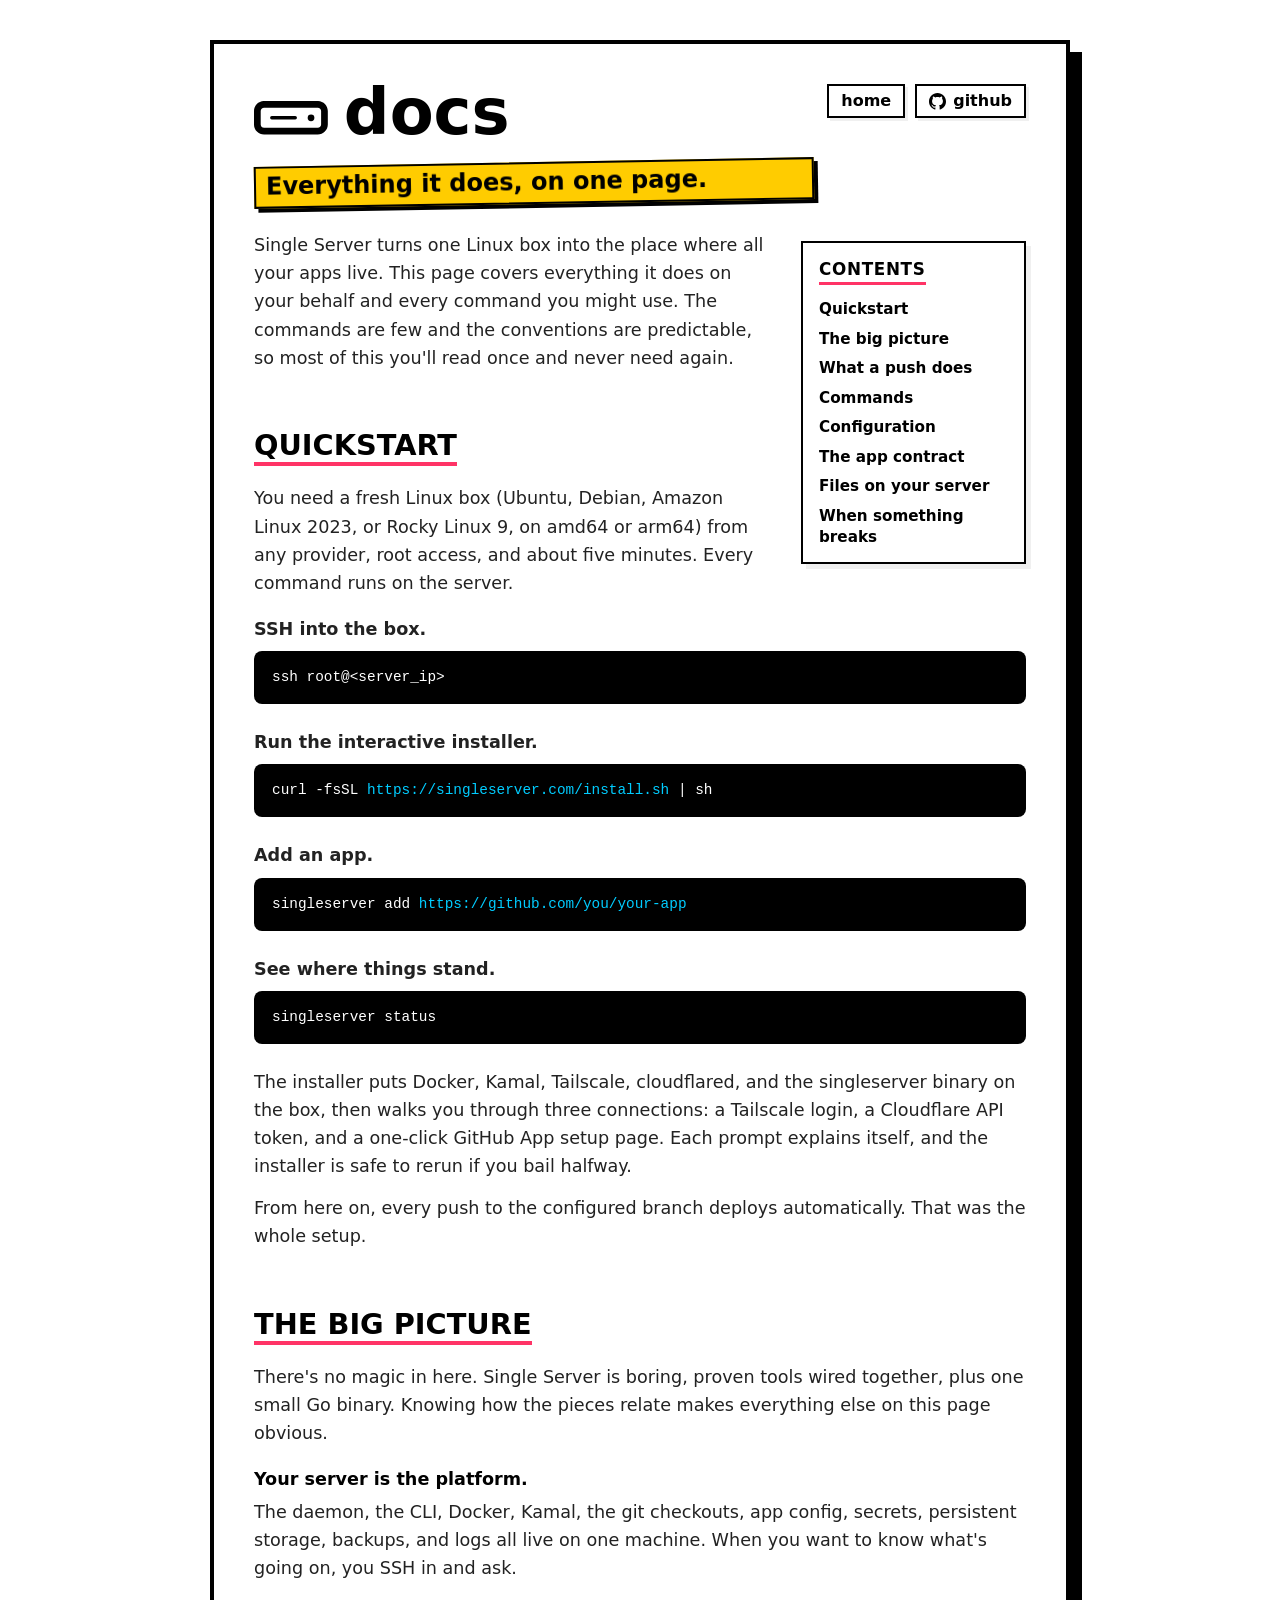
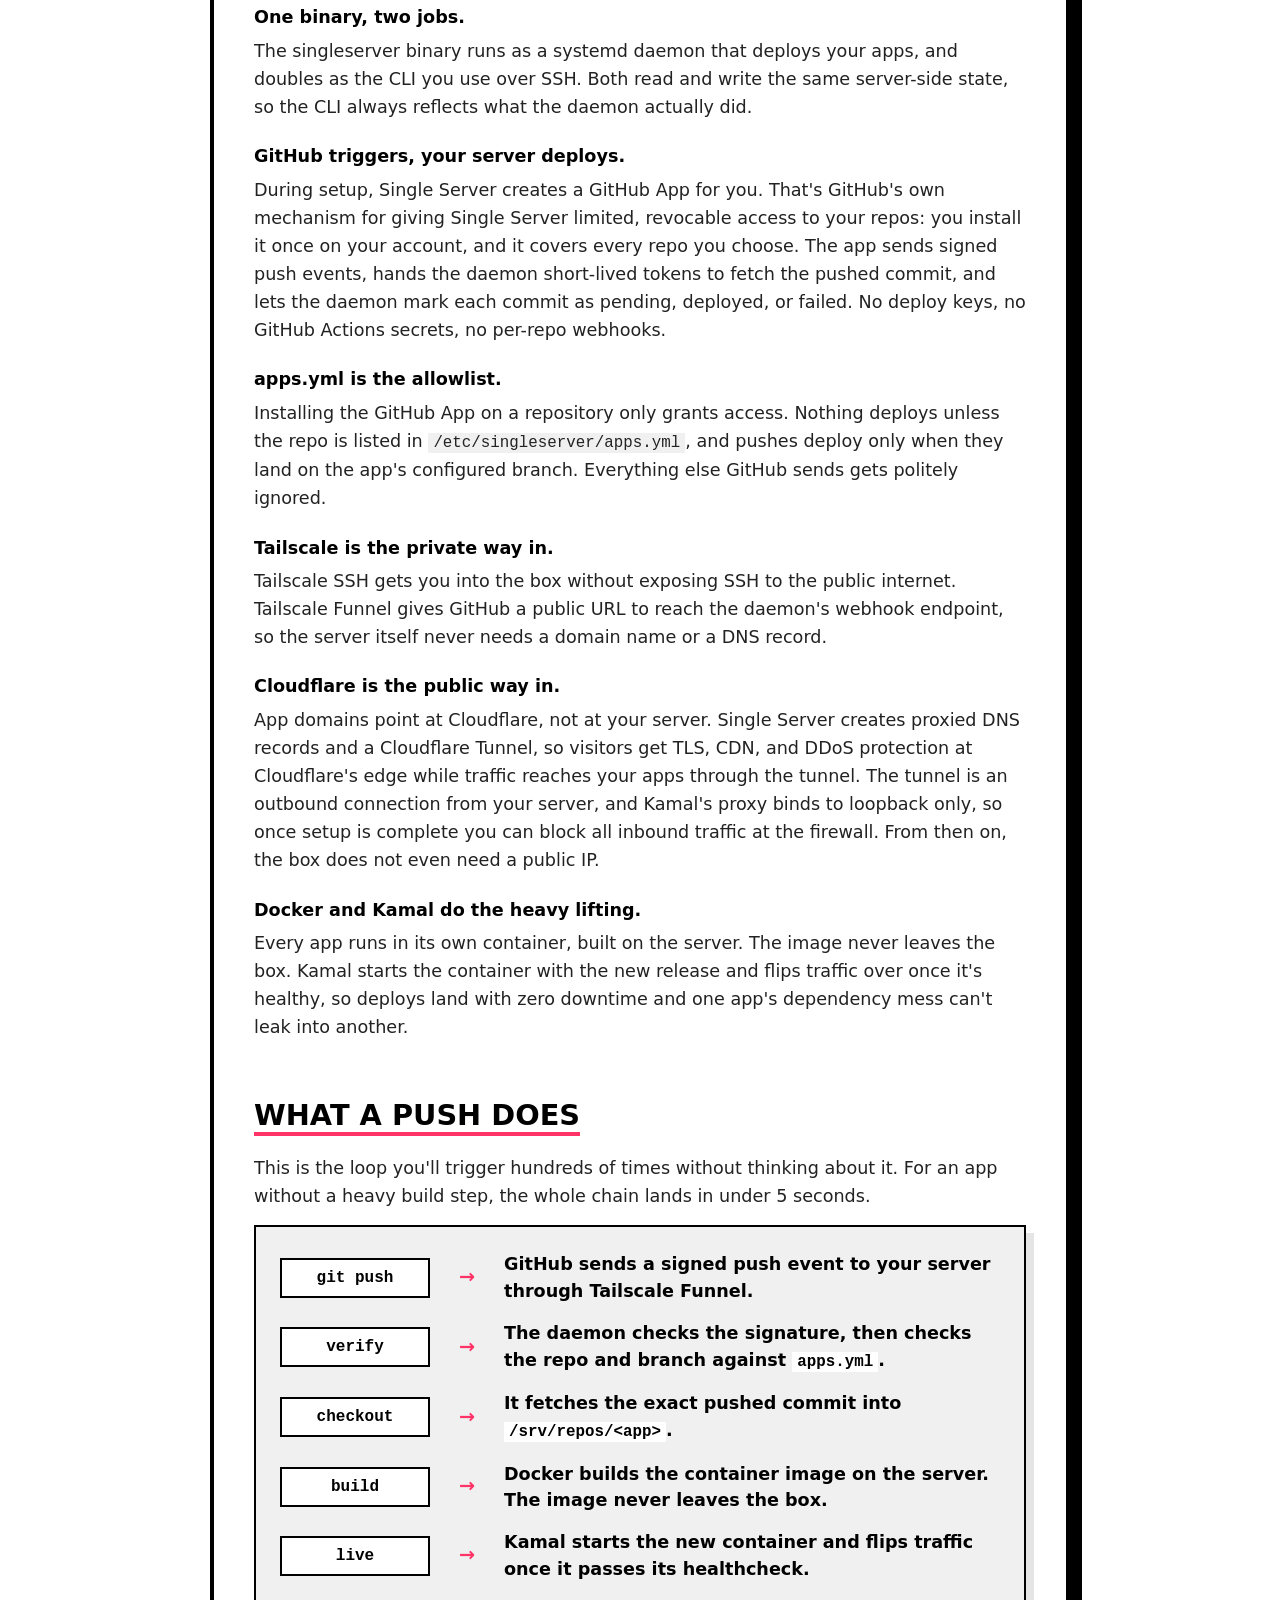
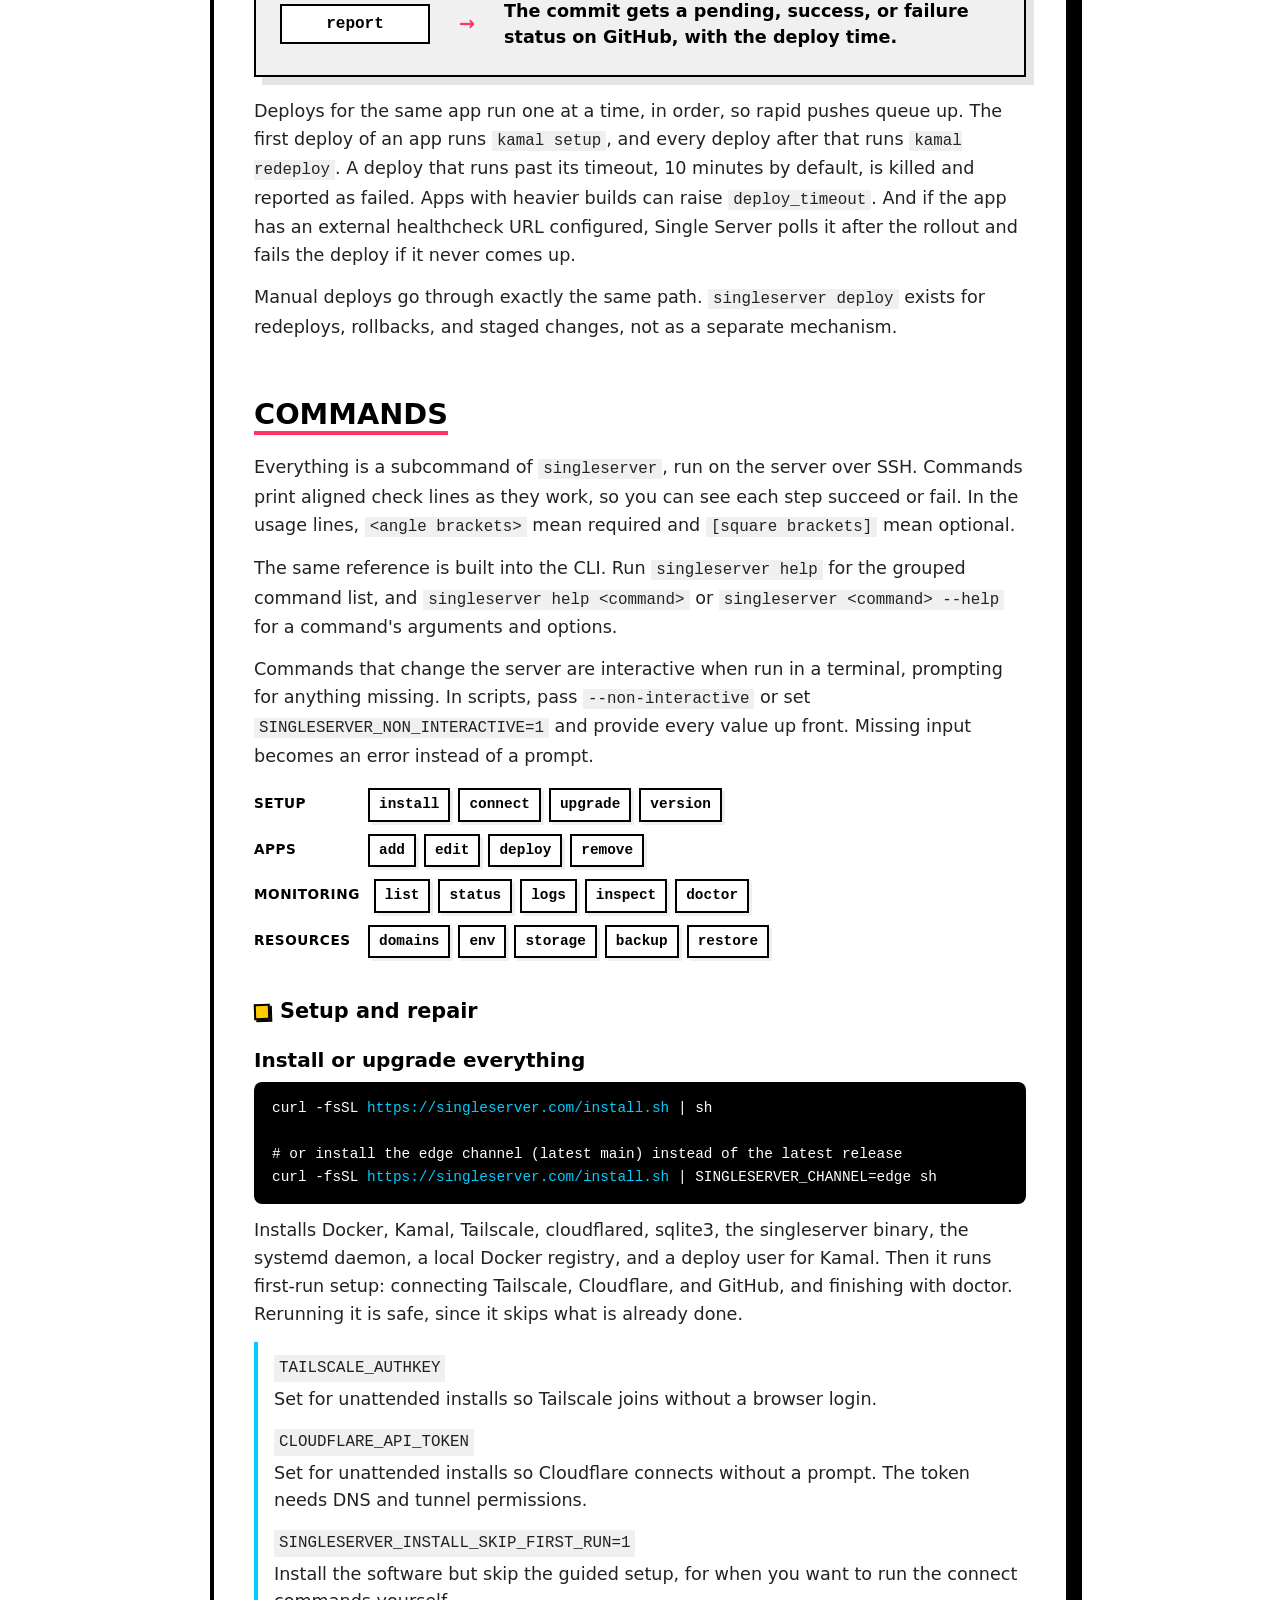
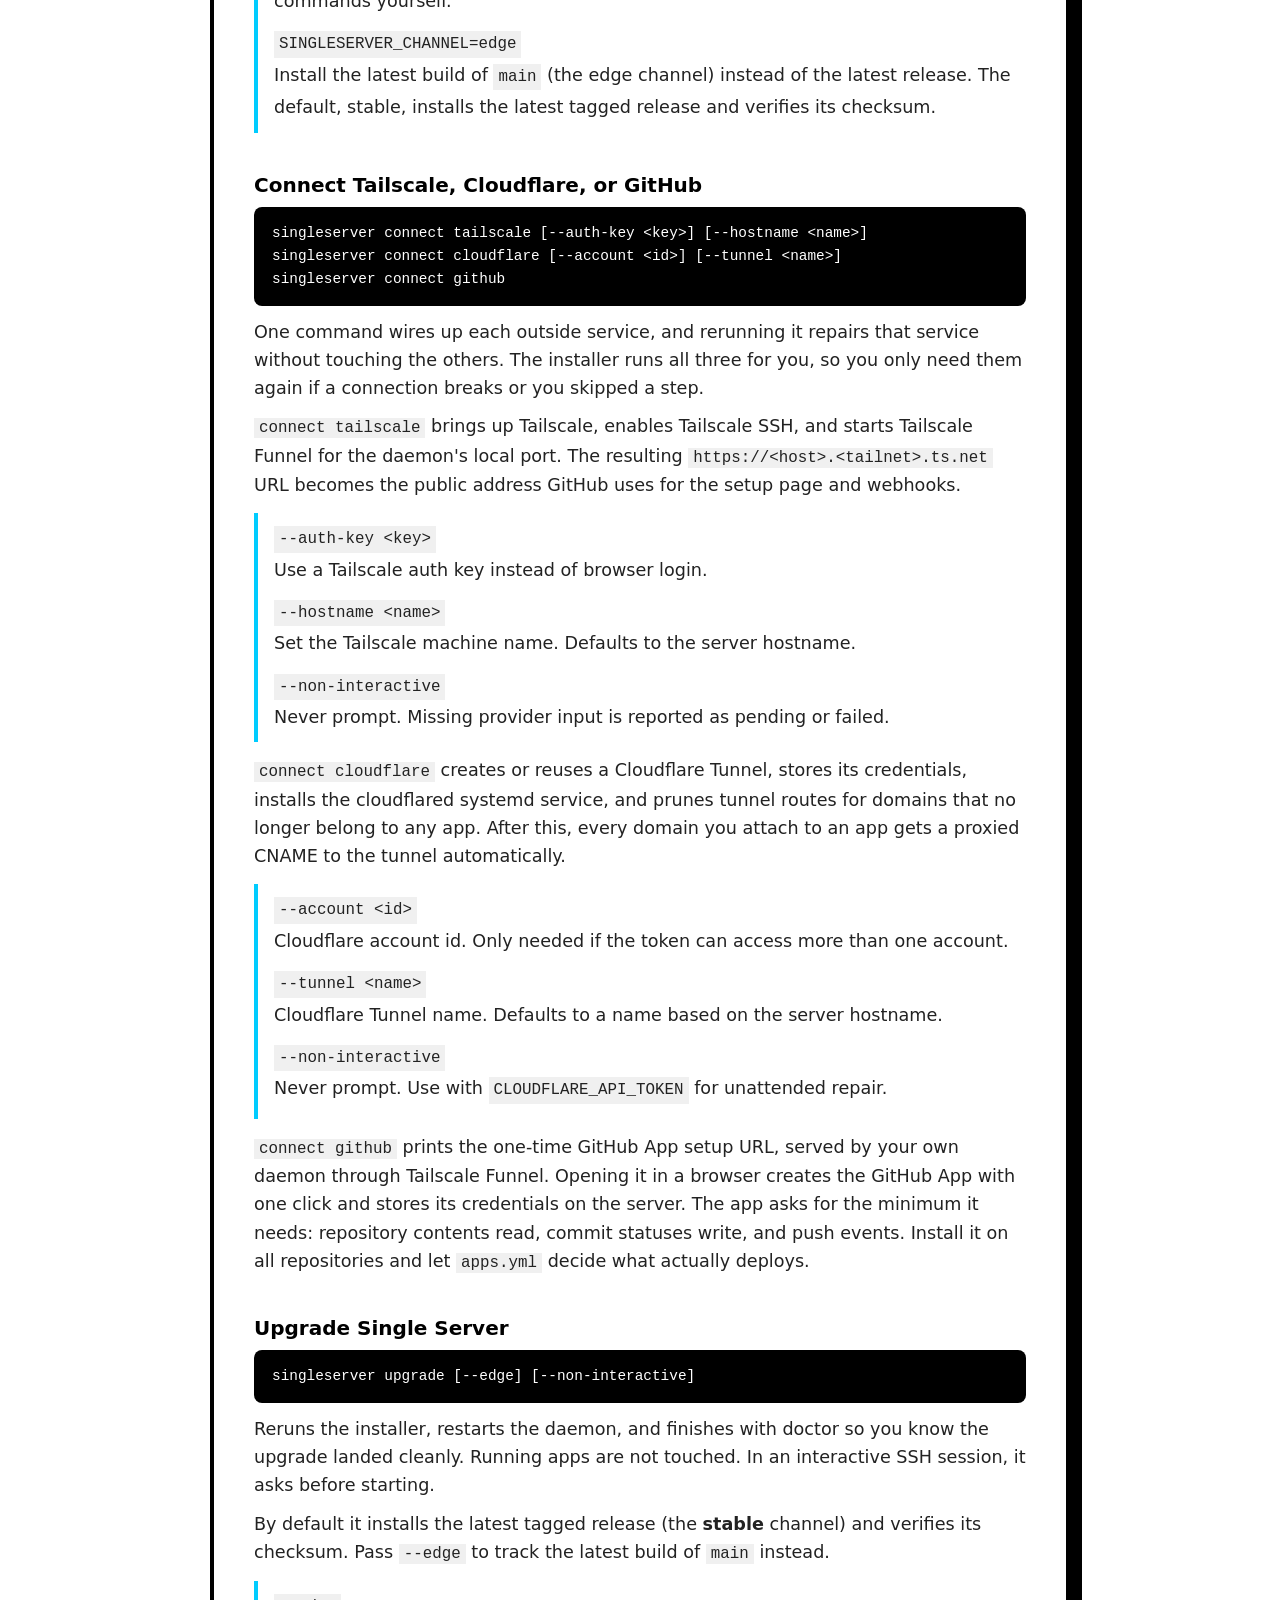
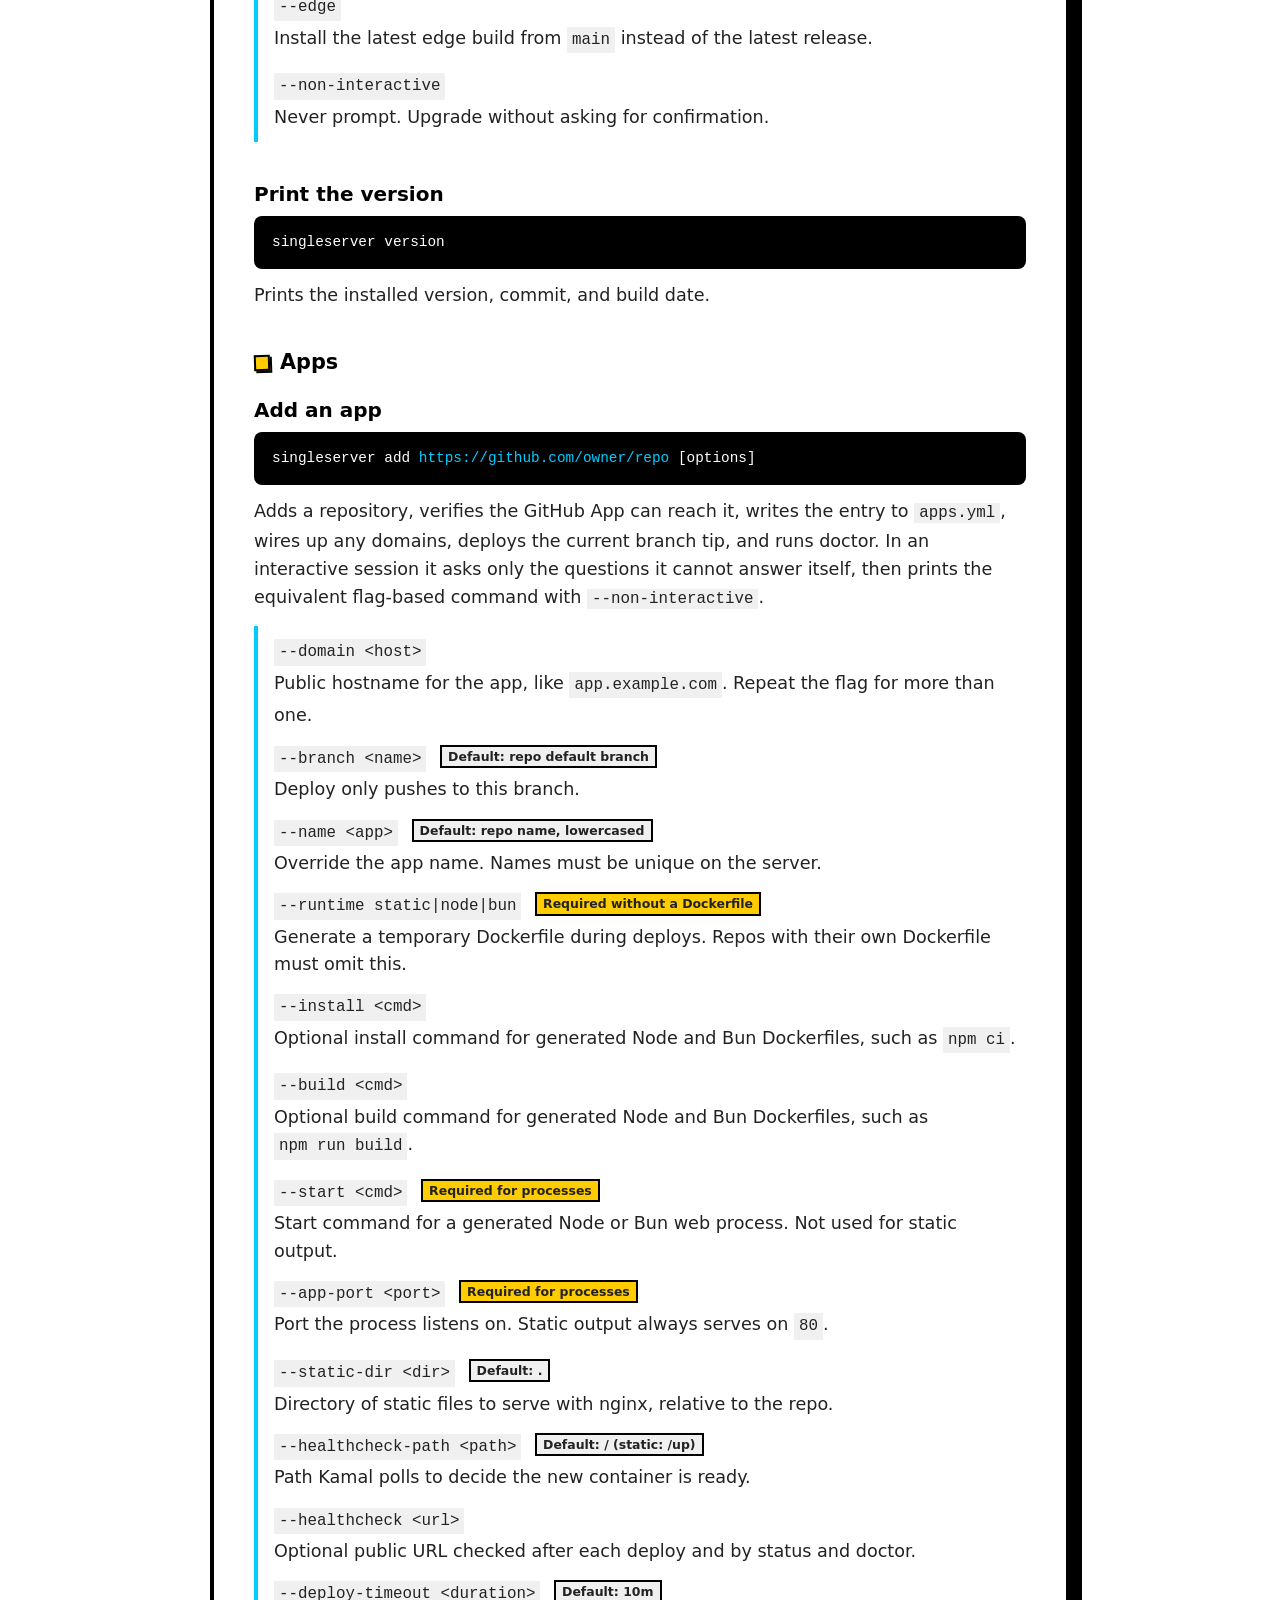
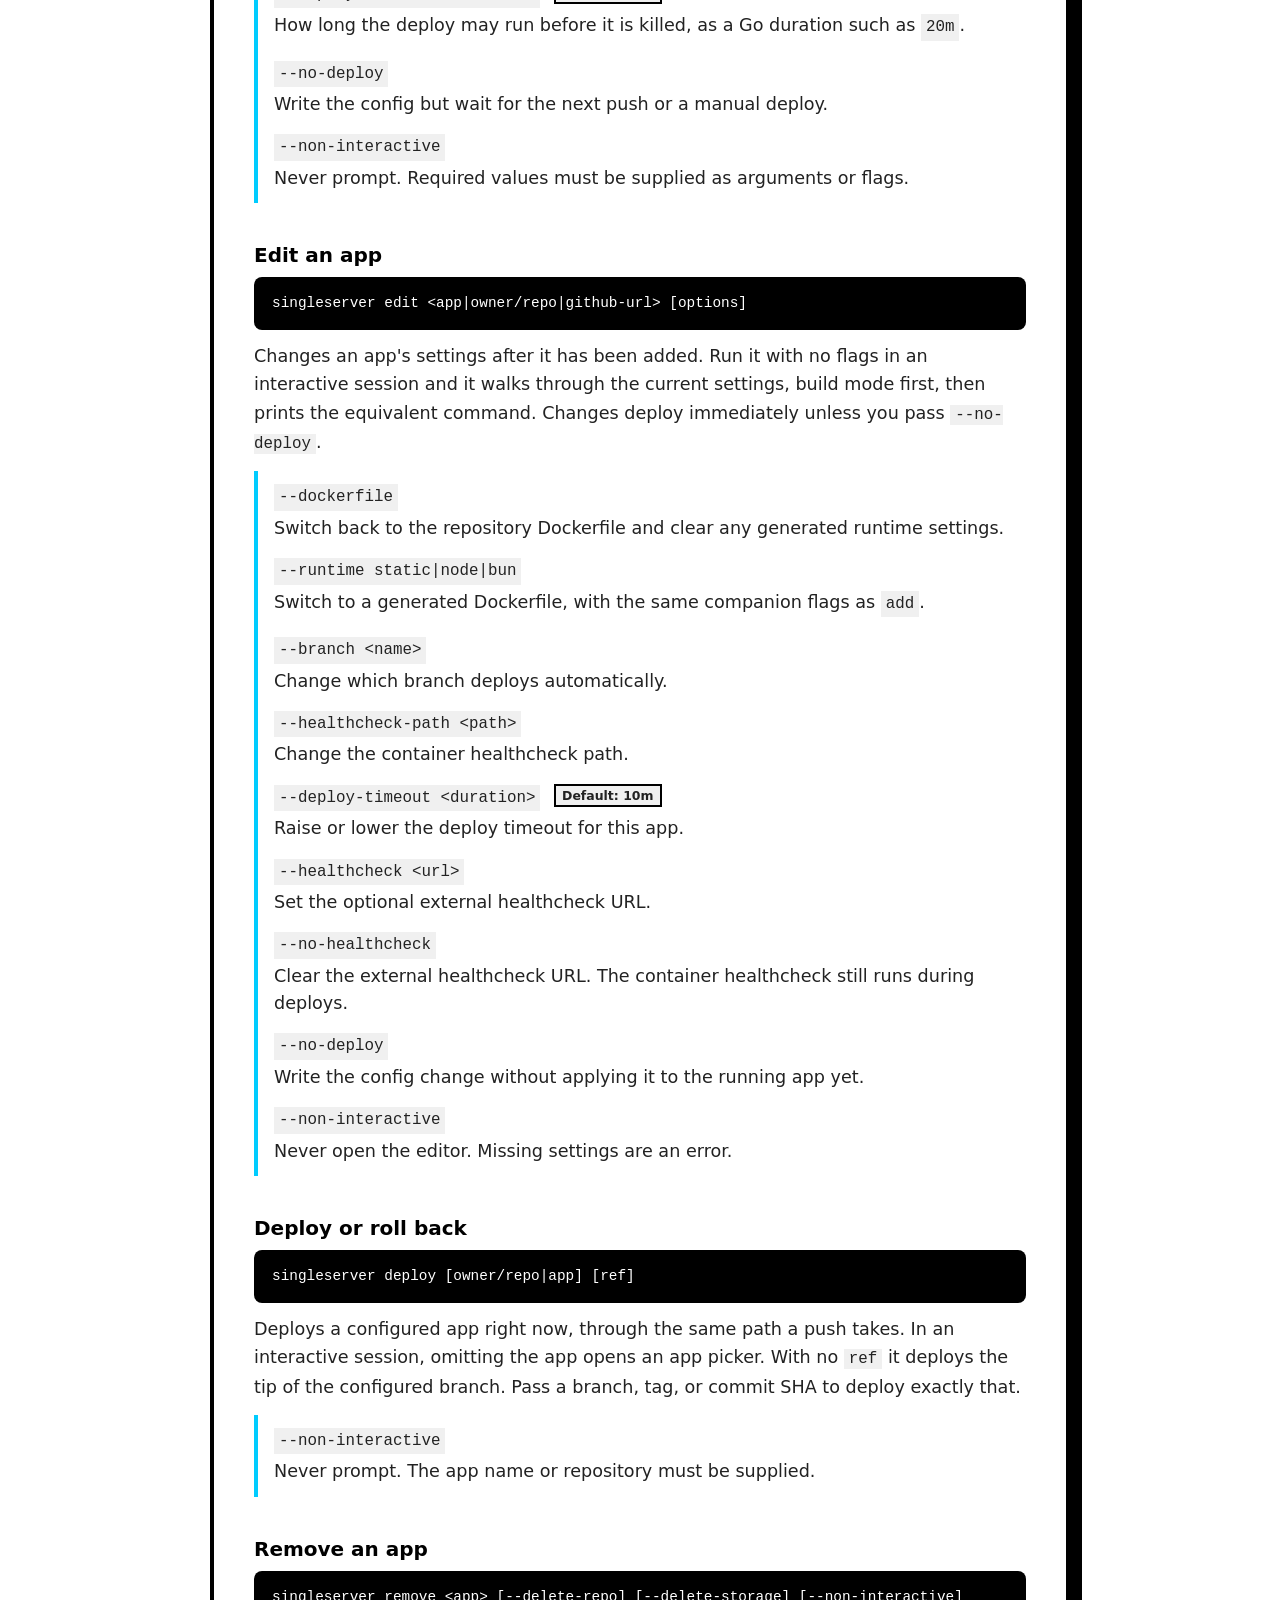
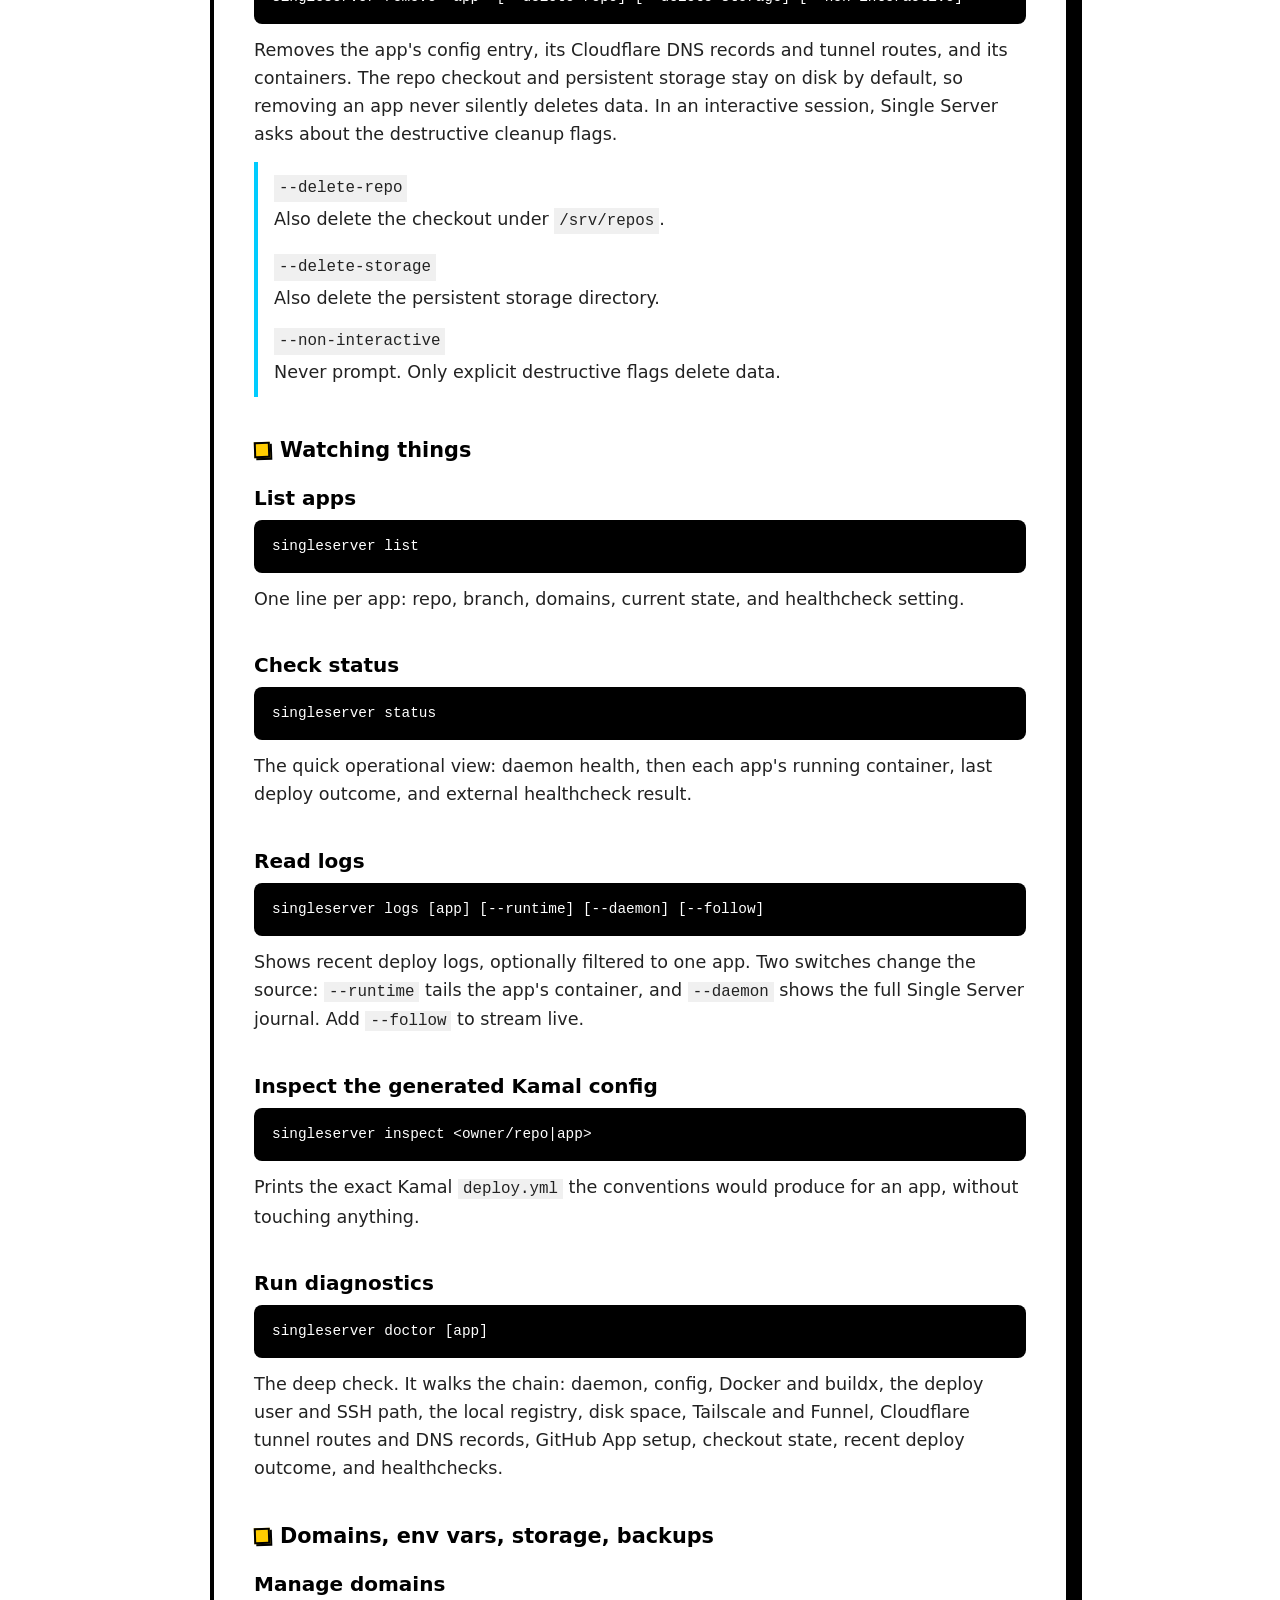
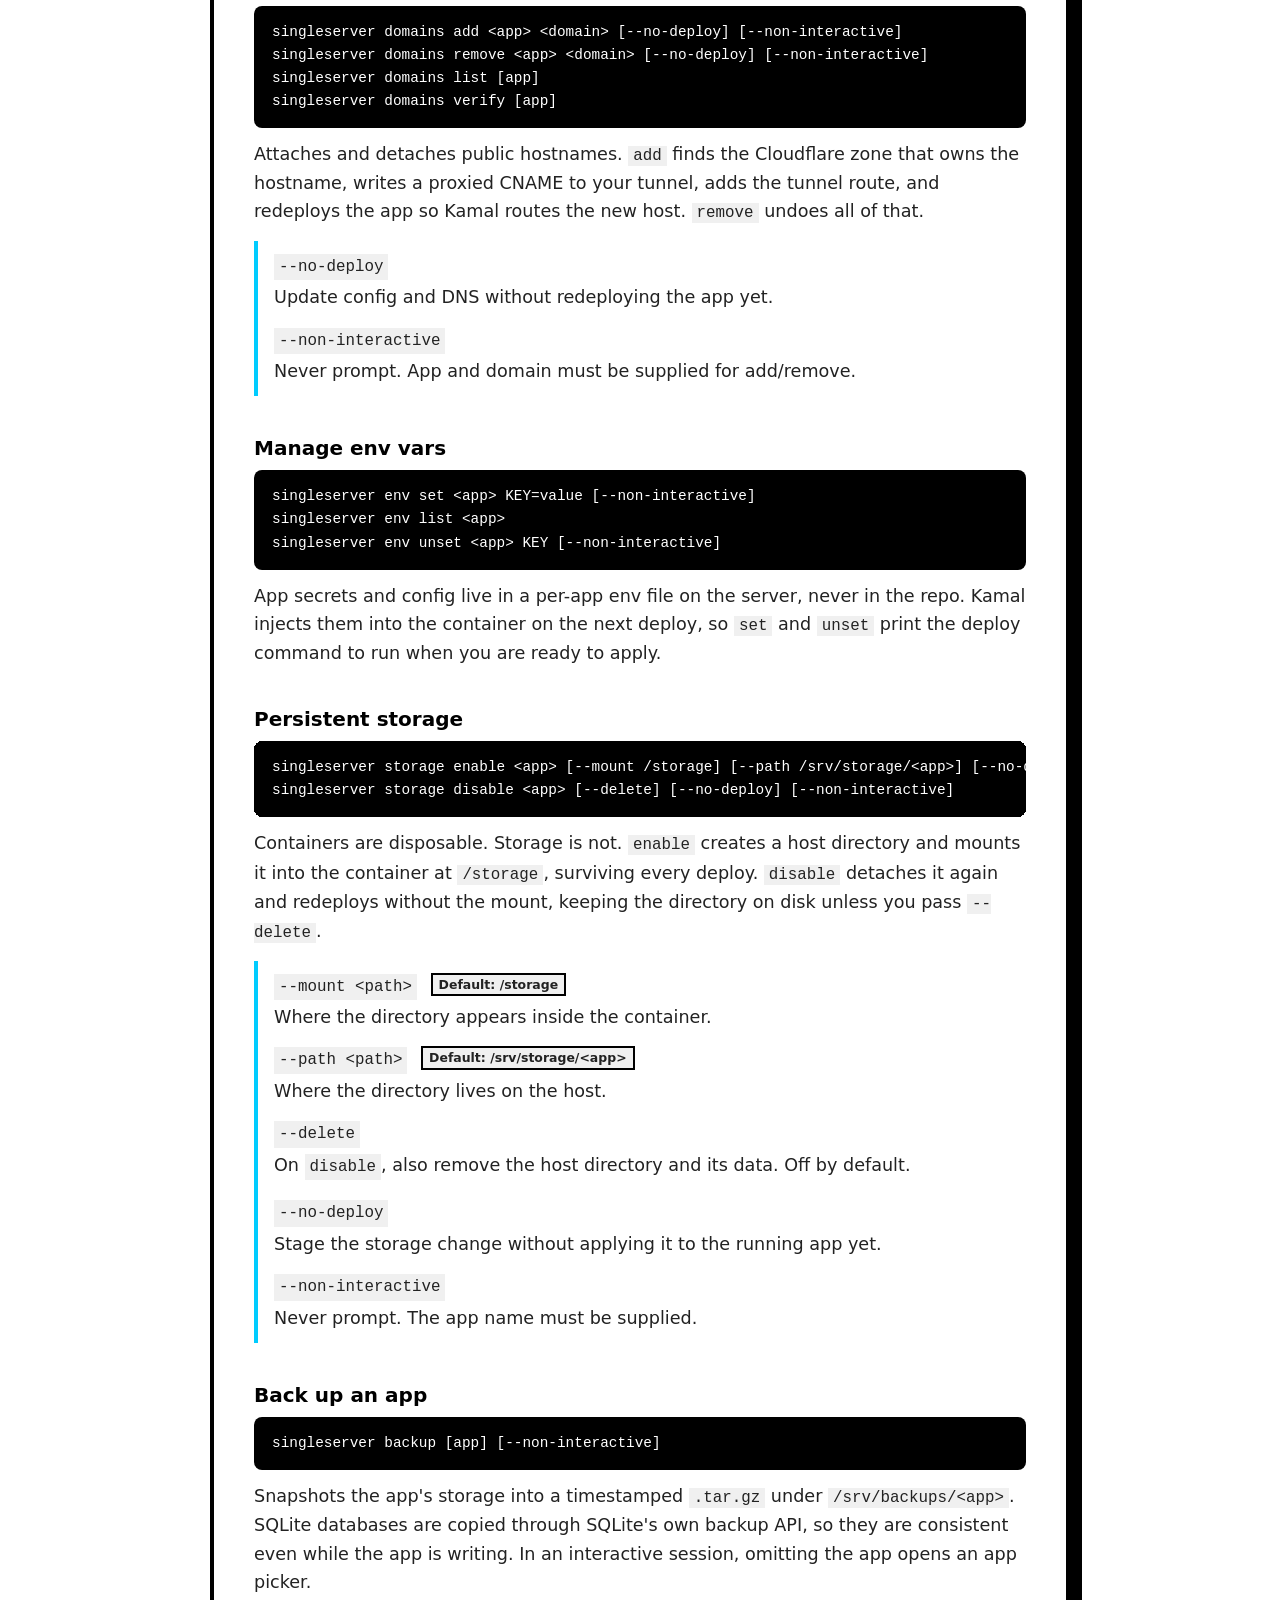
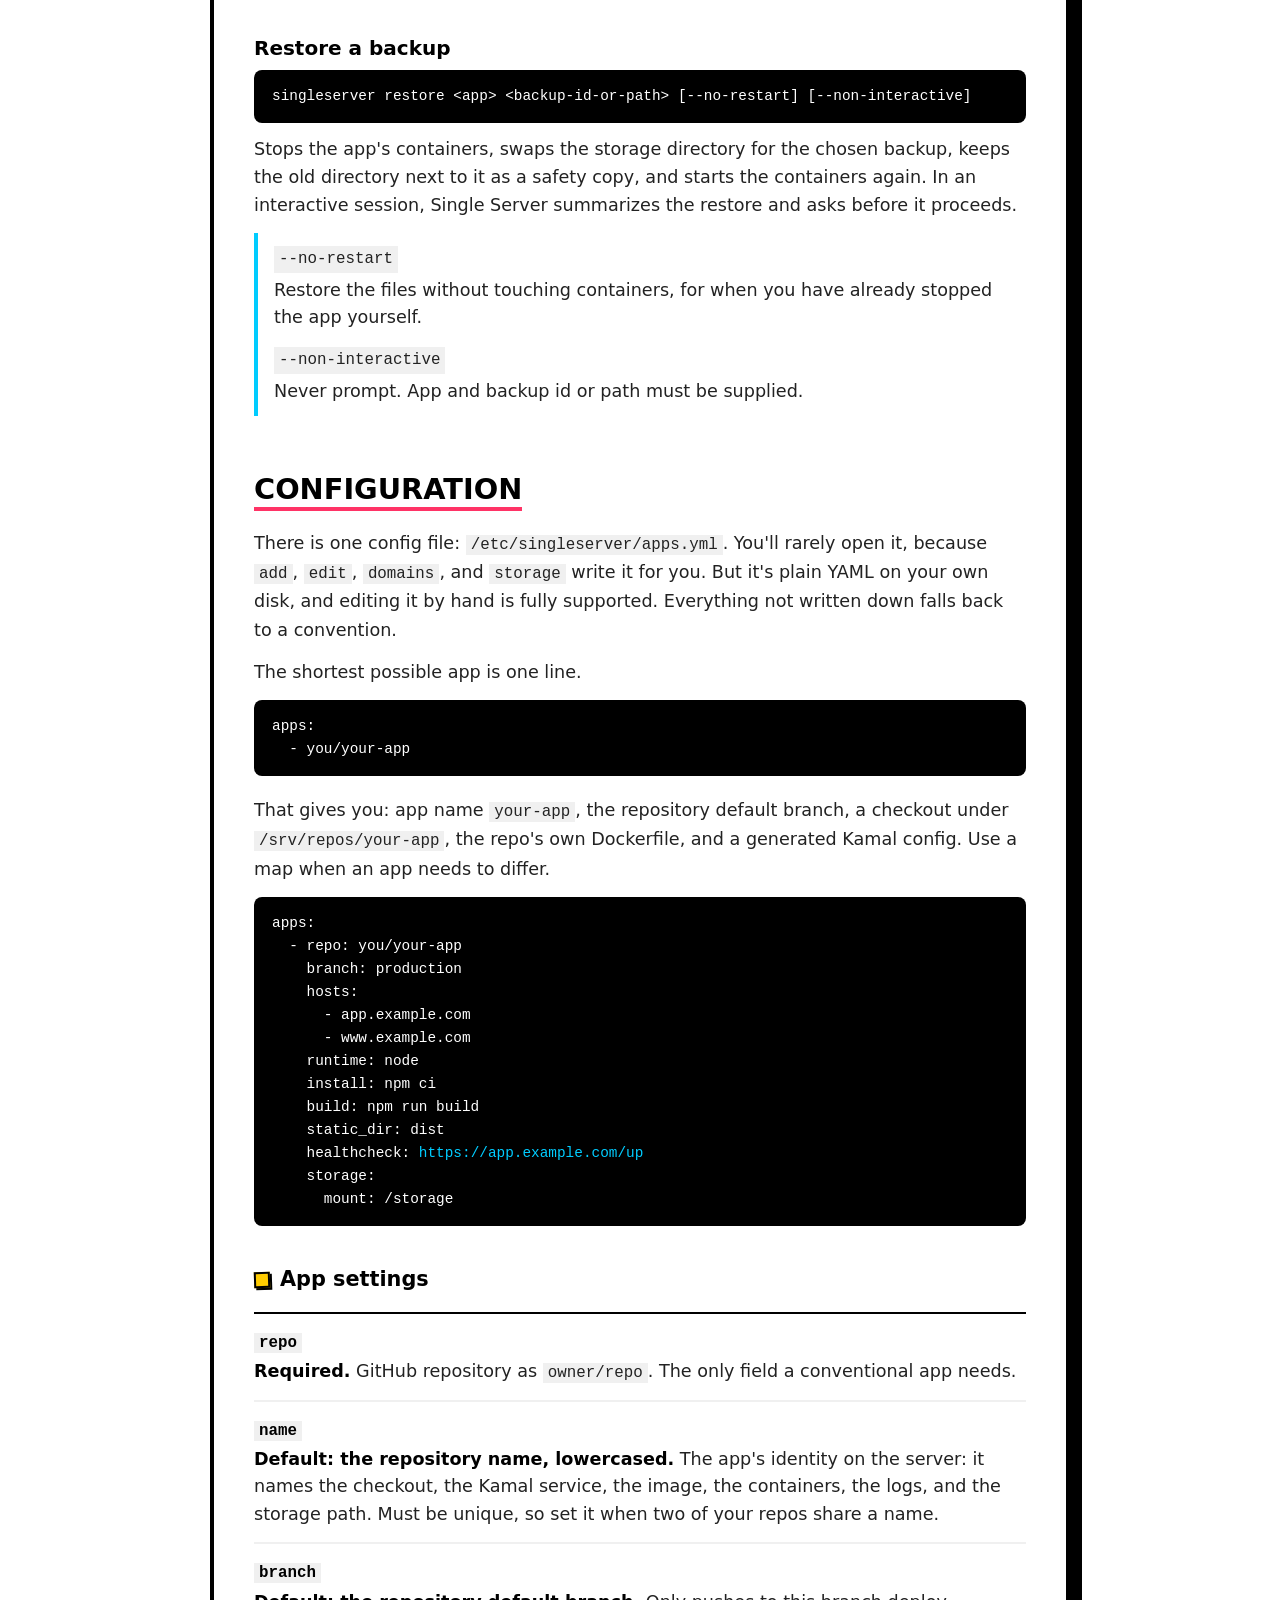
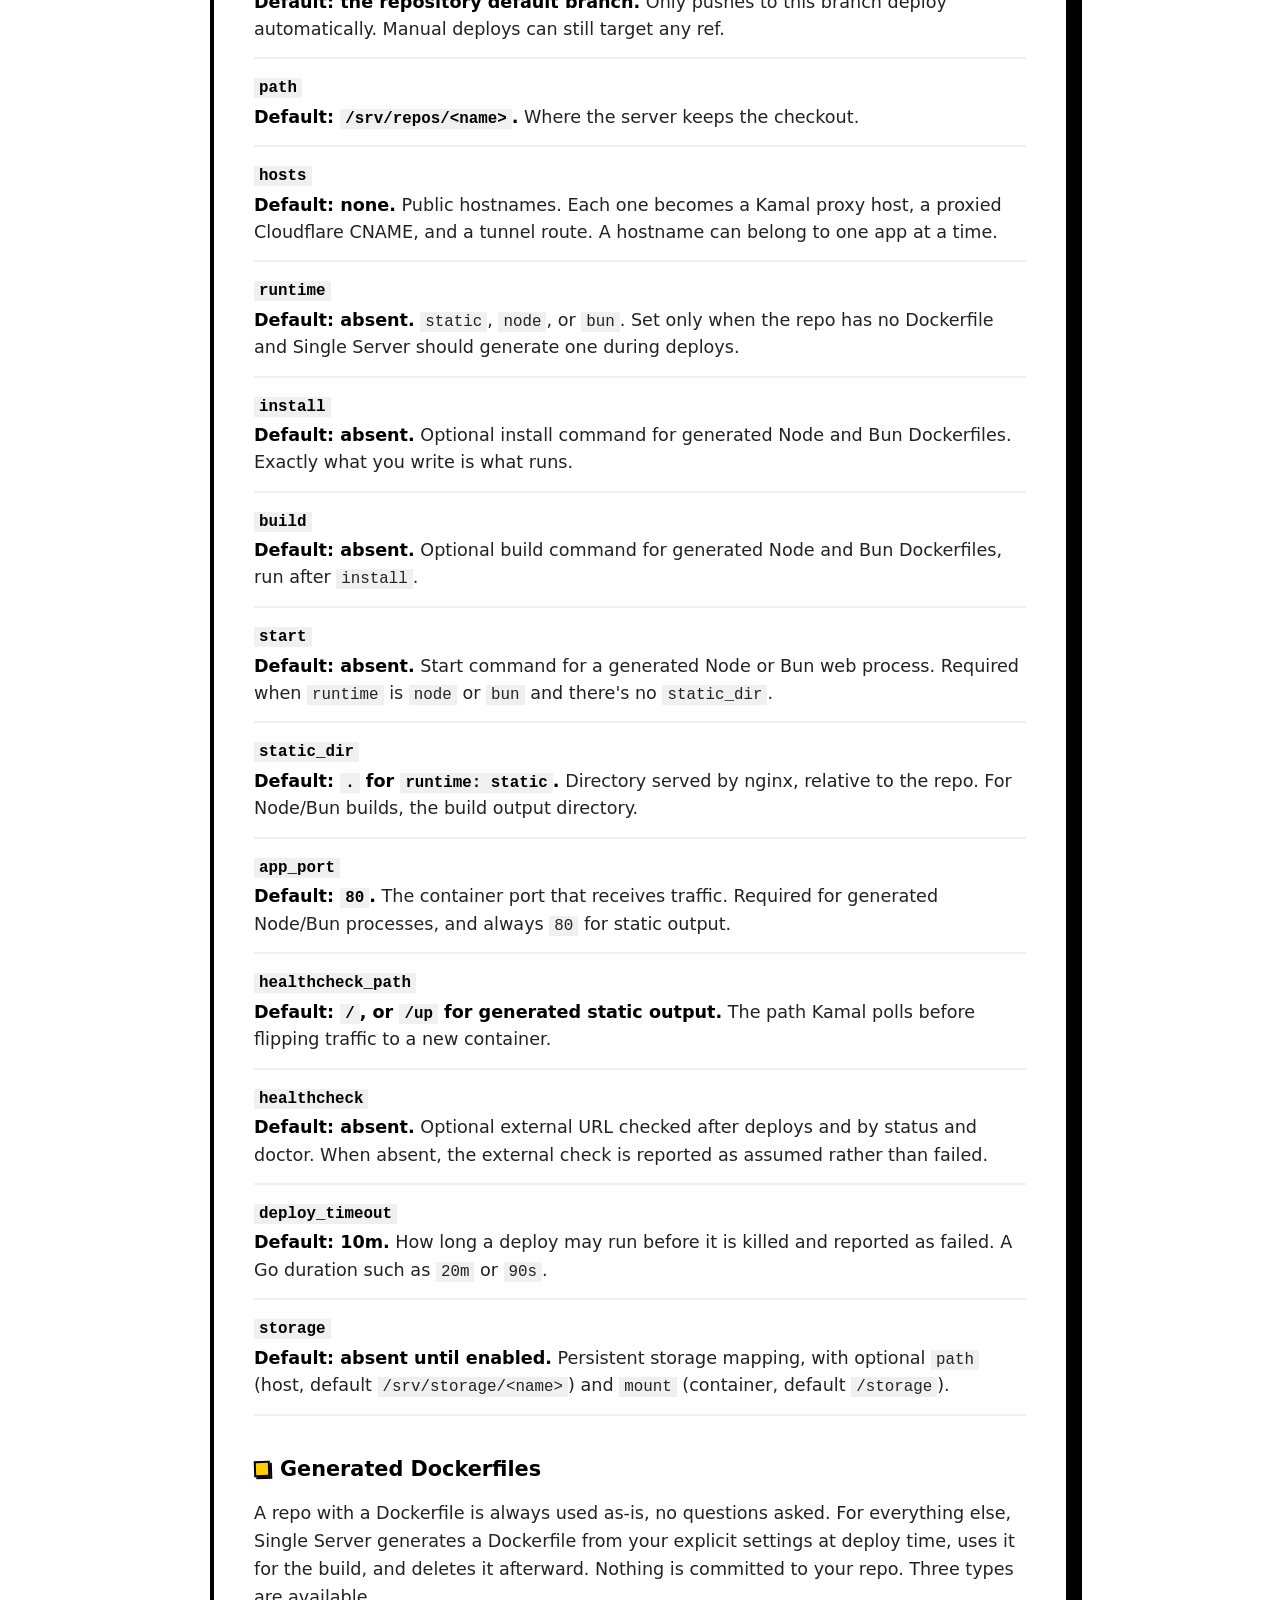
==== commit c6ef73d0: "Reword release intro and show edge install command Co-Authored-By: Claude Opus 4.7 <noreply@anthropi" ====
--- a/www/docs/index.html
+++ b/www/docs/index.html
@@ -173,6 +173,7 @@
     <section id="commands">
         <h2>Commands</h2>
         <p>Everything is a subcommand of <code>singleserver</code>, run on the server over SSH. Commands print aligned check lines as they work, so you can see each step succeed or fail. In the usage lines, <code>&lt;angle brackets&gt;</code> mean required and <code>[square brackets]</code> mean optional.</p>
+        <p>The same reference is built into the CLI. Run <code>singleserver help</code> for the grouped command list, and <code>singleserver help &lt;command&gt;</code> or <code>singleserver &lt;command&gt; --help</code> for a command's arguments and options.</p>
         <p>Commands that change the server are interactive when run in a terminal, prompting for anything missing. In scripts, pass <code>--non-interactive</code> or set <code>SINGLESERVER_NON_INTERACTIVE=1</code> and provide every value up front. Missing input becomes an error instead of a prompt.</p>
 
         <nav class="command-index" aria-label="Command index">
@@ -221,13 +222,17 @@
             <div class="command" id="cmd-install">
                 <h4>Install or upgrade everything</h4>
                 <div class="code-wrapper">
-                    <pre class="code-block">curl -fsSL <span class="accent">https://singleserver.com/install.sh</span> | sh</pre>
+                    <pre class="code-block">curl -fsSL <span class="accent">https://singleserver.com/install.sh</span> | sh
+
+# or install the edge channel (latest main) instead of the latest release
+curl -fsSL <span class="accent">https://singleserver.com/install.sh</span> | SINGLESERVER_CHANNEL=edge sh</pre>
                 </div>
                 <p>Installs Docker, Kamal, Tailscale, cloudflared, sqlite3, the singleserver binary, the systemd daemon, a local Docker registry, and a deploy user for Kamal. Then it runs first-run setup: connecting Tailscale, Cloudflare, and GitHub, and finishing with doctor. Rerunning it is safe, since it skips what is already done.</p>
                 <ul class="option-list">
                     <li><code>TAILSCALE_AUTHKEY</code><span>Set for unattended installs so Tailscale joins without a browser login.</span></li>
                     <li><code>CLOUDFLARE_API_TOKEN</code><span>Set for unattended installs so Cloudflare connects without a prompt. The token needs DNS and tunnel permissions.</span></li>
                     <li><code>SINGLESERVER_INSTALL_SKIP_FIRST_RUN=1</code><span>Install the software but skip the guided setup, for when you want to run the connect commands yourself.</span></li>
+                    <li><code>SINGLESERVER_CHANNEL=edge</code><span>Install the latest build of <code>main</code> (the edge channel) instead of the latest release. The default, stable, installs the latest tagged release and verifies its checksum.</span></li>
                 </ul>
             </div>
 
@@ -257,9 +262,14 @@
             <div class="command" id="cmd-upgrade">
                 <h4>Upgrade Single Server</h4>
                 <div class="code-wrapper">
-                    <pre class="code-block">singleserver upgrade [--non-interactive]</pre>
+                    <pre class="code-block">singleserver upgrade [--edge] [--non-interactive]</pre>
                 </div>
                 <p>Reruns the installer, restarts the daemon, and finishes with doctor so you know the upgrade landed cleanly. Running apps are not touched. In an interactive SSH session, it asks before starting.</p>
+                <p>By default it installs the latest tagged release (the <strong>stable</strong> channel) and verifies its checksum. Pass <code>--edge</code> to track the latest build of <code>main</code> instead.</p>
+                <ul class="option-list">
+                    <li><code>--edge</code><span>Install the latest edge build from <code>main</code> instead of the latest release.</span></li>
+                    <li><code>--non-interactive</code><span>Never prompt. Upgrade without asking for confirmation.</span></li>
+                </ul>
             </div>
 
             <div class="command" id="cmd-version">
